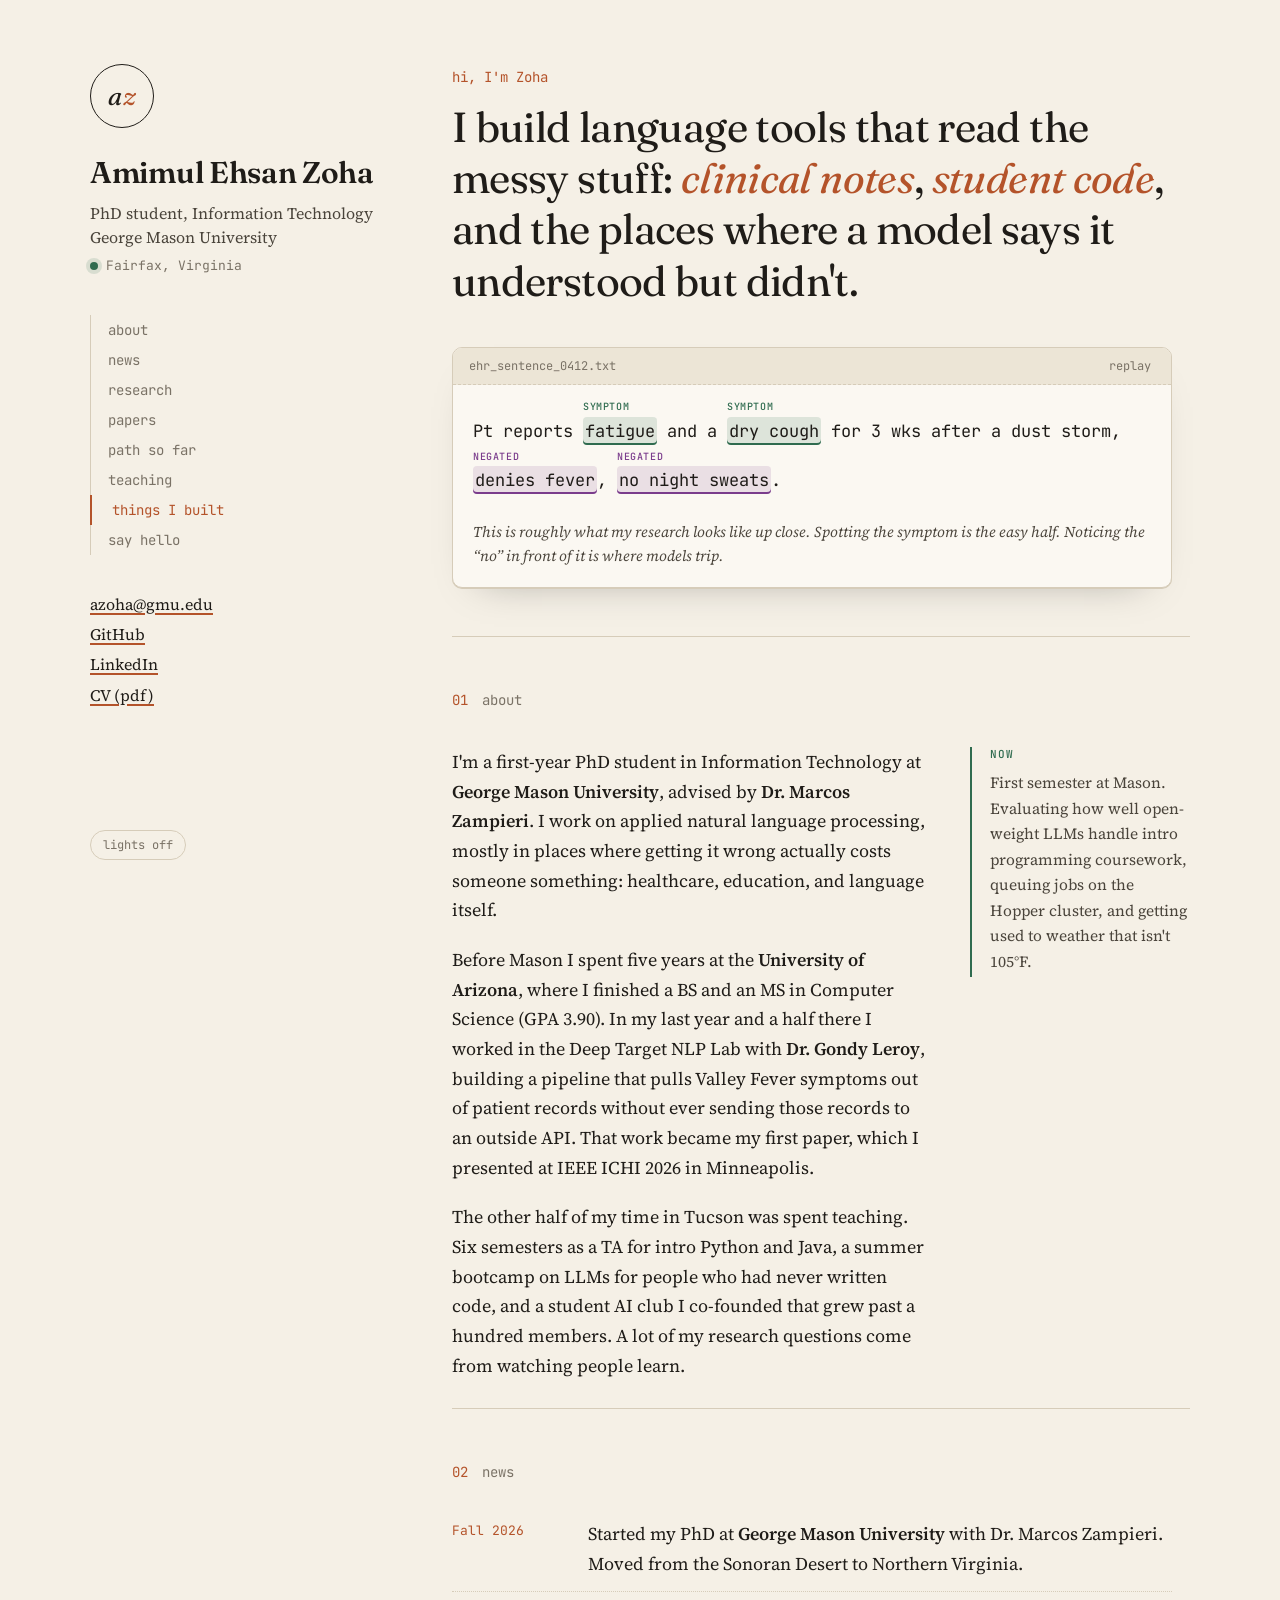
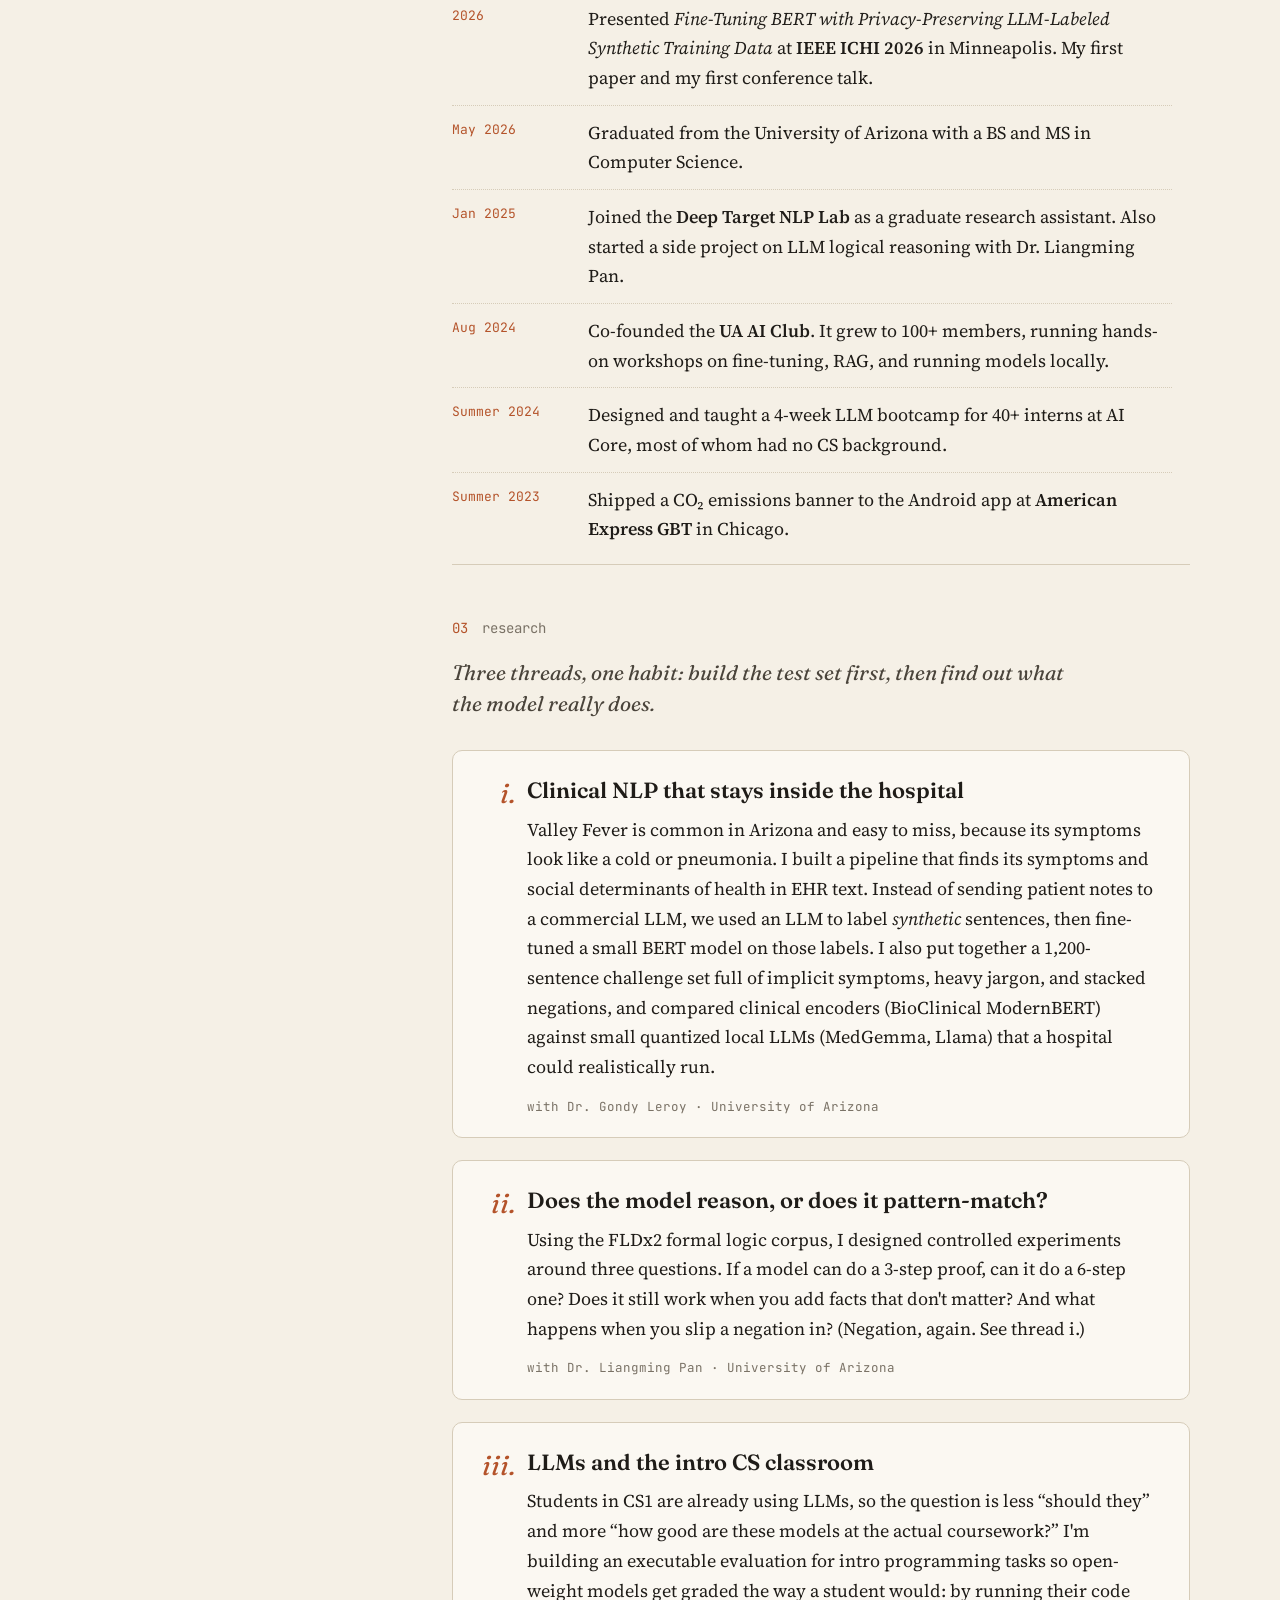
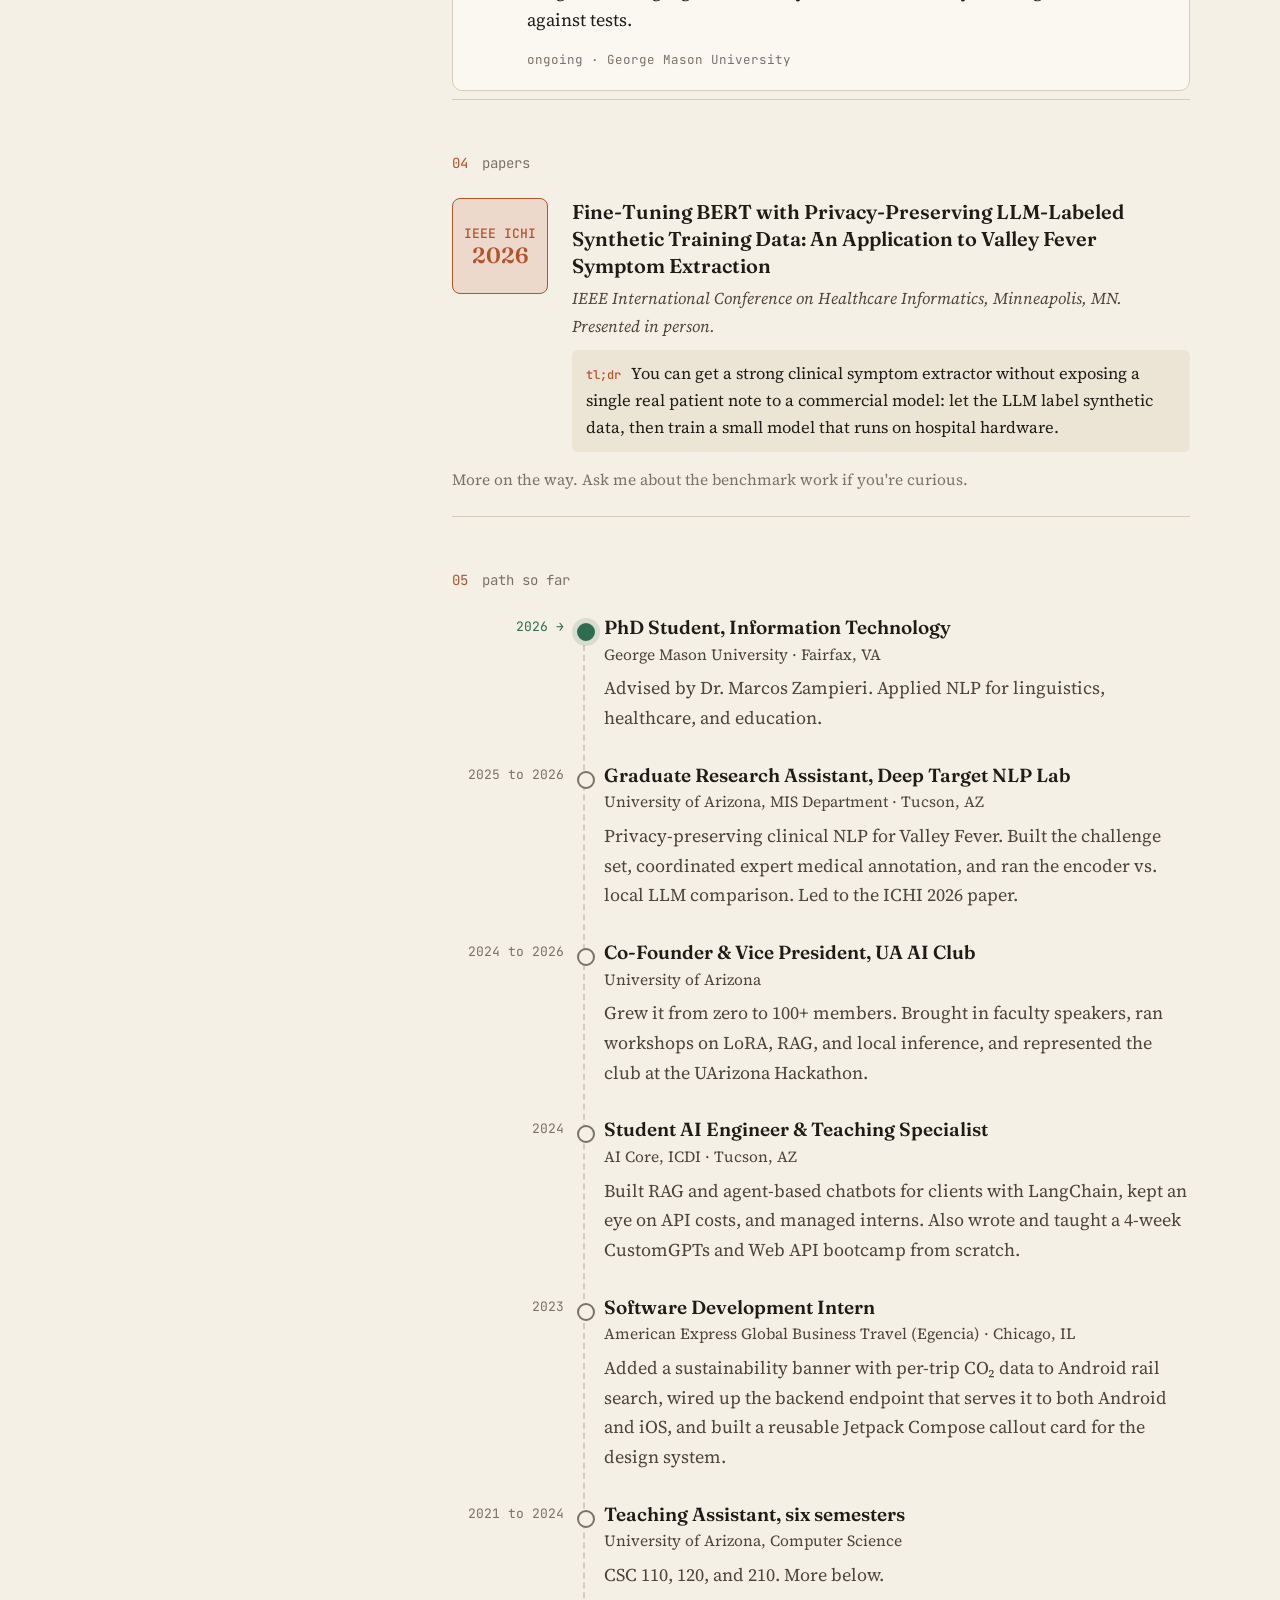
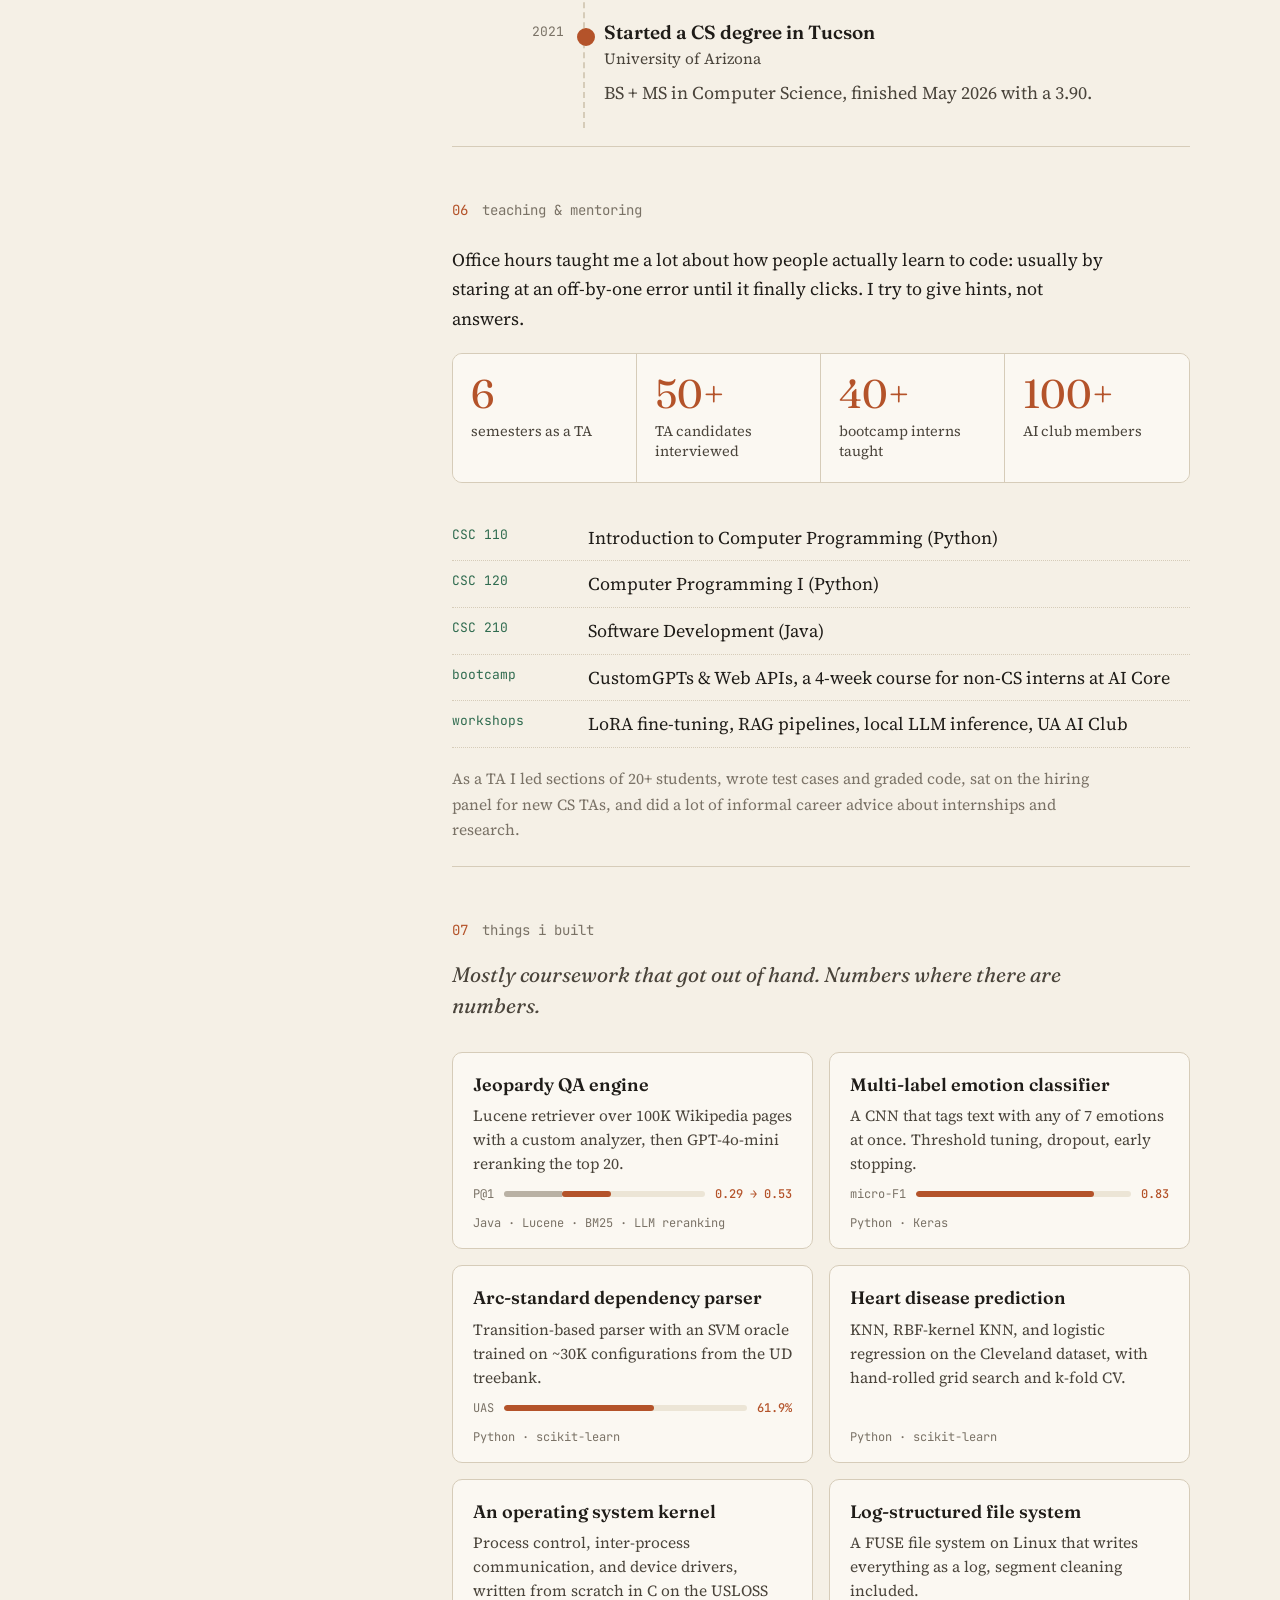
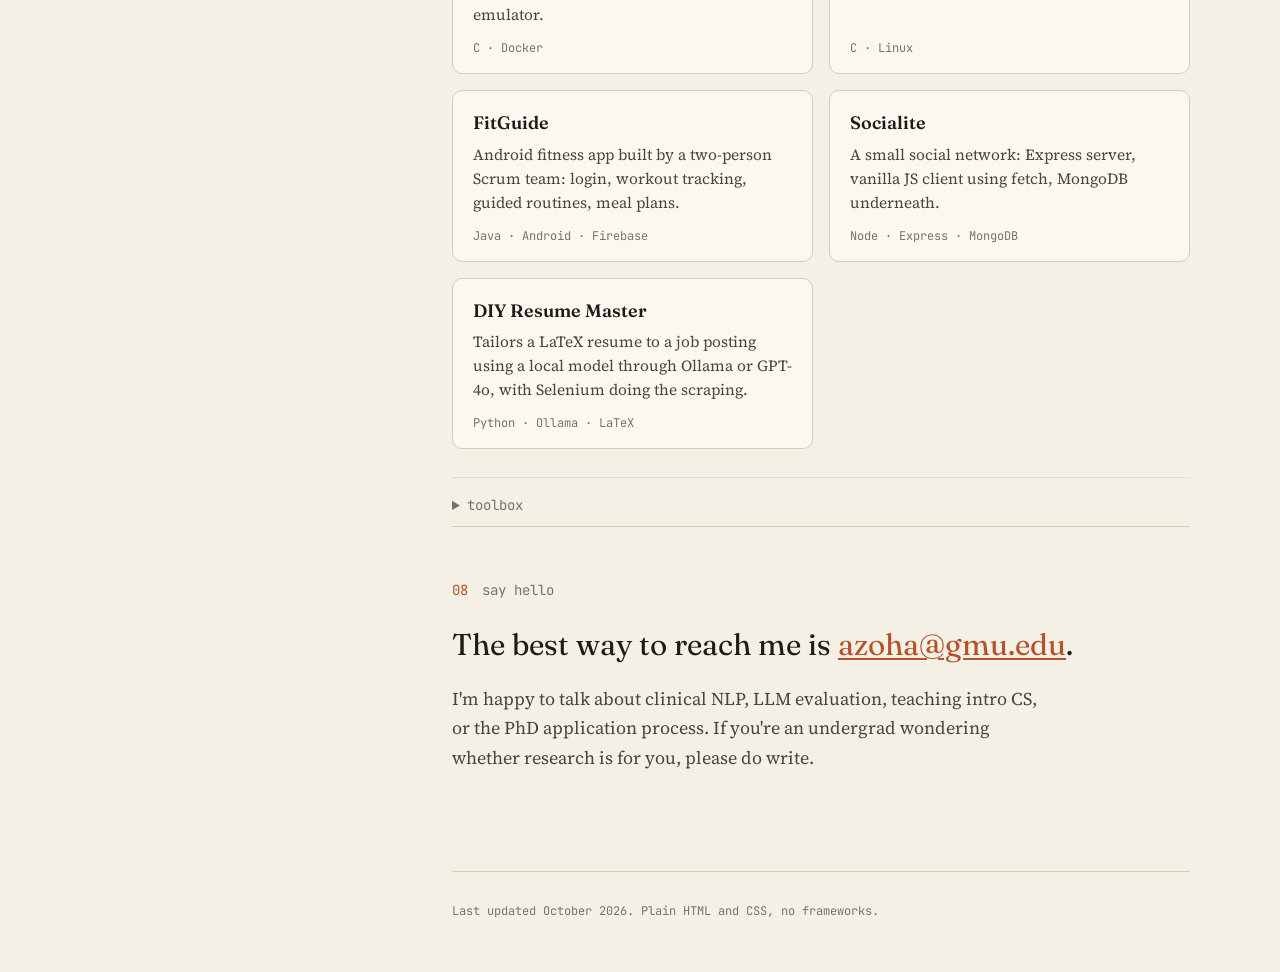
==== index.html @ e2390844 "Redesign as a static academic site with 2026 updates Replaces the Lovable React template with plain " ====
<!doctype html>
<html lang="en">
<head>
  <meta charset="utf-8">
  <meta name="viewport" content="width=device-width, initial-scale=1">
  <title>Amimul Ehsan Zoha</title>
  <meta name="description" content="Amimul Ehsan Zoha, PhD student in Information Technology at George Mason University. Applied NLP for healthcare, education, and language.">
  <meta name="author" content="Amimul Ehsan Zoha">
  <meta property="og:title" content="Amimul Ehsan Zoha">
  <meta property="og:description" content="PhD student at George Mason University working on applied NLP for healthcare, education, and language.">
  <meta property="og:type" content="website">
  <meta property="og:url" content="https://amimul1.github.io/">
  <link rel="icon" href="assets/favicon.svg" type="image/svg+xml">
  <link rel="preconnect" href="https://fonts.googleapis.com">
  <link rel="preconnect" href="https://fonts.gstatic.com" crossorigin>
  <link href="https://fonts.googleapis.com/css2?family=Fraunces:ital,opsz,wght@0,9..144,400;0,9..144,600;1,9..144,400&family=Source+Serif+4:ital,opsz,wght@0,8..60,400;0,8..60,600;1,8..60,400&family=JetBrains+Mono:wght@400;500&display=swap" rel="stylesheet">
  <link rel="stylesheet" href="assets/style.css">
  <script>
    try { var t = localStorage.getItem("theme"); if (t) document.documentElement.dataset.theme = t; } catch (e) {}
  </script>
</head>
<body>
<a class="skip" href="#main">Skip to content</a>

<div class="shell">

  <!-- ============ Sidebar ============ -->
  <aside class="side">
    <div class="side-inner">
      <a href="#top" class="mark" aria-label="Back to top">
        <span>a</span><span>z</span>
      </a>
      <h1 class="name">Amimul Ehsan Zoha</h1>
      <p class="role">PhD student, Information Technology<br>George Mason University</p>
      <p class="place"><span class="dot" aria-hidden="true"></span>Fairfax, Virginia</p>

      <nav class="toc" aria-label="Sections">
        <a href="#about">about</a>
        <a href="#news">news</a>
        <a href="#research">research</a>
        <a href="#papers">papers</a>
        <a href="#path">path so far</a>
        <a href="#teaching">teaching</a>
        <a href="#projects">things I built</a>
        <a href="#contact">say hello</a>
      </nav>

      <ul class="links">
        <li><a href="mailto:azoha@gmu.edu">azoha@gmu.edu</a></li>
        <li><a href="https://github.com/amimul1" target="_blank" rel="noopener">GitHub</a></li>
        <li><a href="https://www.linkedin.com/in/amimul1" target="_blank" rel="noopener">LinkedIn</a></li>
        <li><a href="assets/Amimul_Zoha_CV.pdf" target="_blank" rel="noopener">CV (pdf)</a></li>
      </ul>

      <button class="theme" type="button" aria-label="Switch light or dark theme">
        <span class="theme-light">lights off</span><span class="theme-dark">lights on</span>
      </button>
    </div>
  </aside>

  <!-- ============ Main ============ -->
  <main id="main">
    <span id="top"></span>

    <!-- Hero -->
    <section class="hero">
      <p class="kicker">hi, I'm Zoha</p>
      <h2 class="hero-line">I build language tools that read the messy stuff:
        <em>clinical notes</em>, <em>student code</em>, and the places where a model says it understood but didn't.</h2>

      <figure class="note" aria-label="An example clinical sentence with symptoms and negations highlighted">
        <figcaption class="note-head">
          <span>ehr_sentence_0412.txt</span>
          <button class="replay" type="button" aria-label="Replay annotation">replay</button>
        </figcaption>
        <p class="note-body" id="note">
          Pt reports <span class="ann" data-label="symptom">fatigue</span> and a
          <span class="ann" data-label="symptom">dry cough</span> for 3 wks after a dust storm,
          <span class="ann neg" data-label="negated">denies fever</span>,
          <span class="ann neg" data-label="negated">no night sweats</span>.
        </p>
        <p class="note-foot">
          This is roughly what my research looks like up close. Spotting the symptom is the easy half.
          Noticing the <q>no</q> in front of it is where models trip.
        </p>
      </figure>
    </section>

    <!-- About -->
    <section id="about" class="block">
      <h3 class="label"><span>01</span> about</h3>
      <div class="prose">
        <p>
          I'm a first-year PhD student in Information Technology at
          <strong>George Mason University</strong>, advised by
          <strong>Dr. Marcos Zampieri</strong>. I work on applied natural language processing, mostly
          in places where getting it wrong actually costs someone something: healthcare, education,
          and language itself.
        </p>
        <p>
          Before Mason I spent five years at the <strong>University of Arizona</strong>, where I finished
          a BS and an MS in Computer Science (GPA 3.90). In my last year and a half there I worked in
          the Deep Target NLP Lab with <strong>Dr. Gondy Leroy</strong>, building a pipeline that pulls
          Valley Fever symptoms out of patient records without ever sending those records to an outside API.
          That work became my first paper, which I presented at IEEE ICHI 2026 in Minneapolis.
        </p>
        <p>
          The other half of my time in Tucson was spent teaching. Six semesters as a TA for intro
          Python and Java, a summer bootcamp on LLMs for people who had never written code, and a student AI
          club I co-founded that grew past a hundred members. A lot of my
          research questions come from watching people learn.
        </p>
      </div>

      <aside class="now">
        <p class="now-tag">now</p>
        <p>First semester at Mason. Evaluating how well open-weight LLMs handle intro programming
          coursework, queuing jobs on the Hopper cluster, and getting used to weather that isn't 105&deg;F.</p>
      </aside>
    </section>

    <!-- News -->
    <section id="news" class="block">
      <h3 class="label"><span>02</span> news</h3>
      <ol class="news">
        <li><time>Fall 2026</time><p>Started my PhD at <strong>George Mason University</strong> with Dr. Marcos Zampieri. Moved from the Sonoran Desert to Northern Virginia.</p></li>
        <li><time>2026</time><p>Presented <em>Fine-Tuning BERT with Privacy-Preserving LLM-Labeled Synthetic Training Data</em> at <strong>IEEE ICHI 2026</strong> in Minneapolis. My first paper and my first conference talk.</p></li>
        <li><time>May 2026</time><p>Graduated from the University of Arizona with a BS and MS in Computer Science.</p></li>
        <li><time>Jan 2025</time><p>Joined the <strong>Deep Target NLP Lab</strong> as a graduate research assistant. Also started a side project on LLM logical reasoning with Dr. Liangming Pan.</p></li>
        <li><time>Aug 2024</time><p>Co-founded the <strong>UA AI Club</strong>. It grew to 100+ members, running hands-on workshops on fine-tuning, RAG, and running models locally.</p></li>
        <li><time>Summer 2024</time><p>Designed and taught a 4-week LLM bootcamp for 40+ interns at AI Core, most of whom had no CS background.</p></li>
        <li><time>Summer 2023</time><p>Shipped a CO&#8322; emissions banner to the Android app at <strong>American Express GBT</strong> in Chicago.</p></li>
      </ol>
    </section>

    <!-- Research -->
    <section id="research" class="block">
      <h3 class="label"><span>03</span> research</h3>
      <p class="lede">Three threads, one habit: build the test set first, then find out what the model really does.</p>

      <div class="threads">
        <article class="thread">
          <p class="thread-n">i.</p>
          <h4>Clinical NLP that stays inside the hospital</h4>
          <p>Valley Fever is common in Arizona and easy to miss, because its symptoms look like a cold or
            pneumonia. I built a pipeline that finds its symptoms and social determinants of health in EHR
            text. Instead of sending patient notes to a commercial LLM, we used an LLM to label
            <em>synthetic</em> sentences, then fine-tuned a small BERT model on those labels. I also put together a
            1,200-sentence challenge set full of implicit symptoms, heavy jargon, and stacked negations,
            and compared clinical encoders (BioClinical ModernBERT) against small quantized local LLMs
            (MedGemma, Llama) that a hospital could realistically run.</p>
          <p class="thread-meta">with Dr. Gondy Leroy &middot; University of Arizona</p>
        </article>

        <article class="thread">
          <p class="thread-n">ii.</p>
          <h4>Does the model reason, or does it pattern-match?</h4>
          <p>Using the FLDx2 formal logic corpus, I designed controlled experiments around three questions.
            If a model can do a 3-step proof, can it do a 6-step one? Does it still work when you add facts that
            don't matter? And what happens when you slip a negation in? (Negation, again. See thread i.)</p>
          <p class="thread-meta">with Dr. Liangming Pan &middot; University of Arizona</p>
        </article>

        <article class="thread">
          <p class="thread-n">iii.</p>
          <h4>LLMs and the intro CS classroom</h4>
          <p>Students in CS1 are already using LLMs, so the question is less <q>should they</q> and more
            <q>how good are these models at the actual coursework?</q> I'm building an executable
            evaluation for intro programming tasks so open-weight models get graded the way a student would:
            by running their code against tests.</p>
          <p class="thread-meta">ongoing &middot; George Mason University</p>
        </article>
      </div>
    </section>

    <!-- Papers -->
    <section id="papers" class="block">
      <h3 class="label"><span>04</span> papers</h3>
      <article class="paper">
        <div class="paper-venue"><span>IEEE ICHI</span><span>2026</span></div>
        <div>
          <h4>Fine-Tuning BERT with Privacy-Preserving LLM-Labeled Synthetic Training Data: An Application to Valley Fever Symptom Extraction</h4>
          <p class="paper-sub">IEEE International Conference on Healthcare Informatics, Minneapolis, MN. Presented in person.</p>
          <p class="paper-tldr"><b>tl;dr</b> You can get a strong clinical symptom extractor without exposing a single real patient note
            to a commercial model: let the LLM label synthetic data, then train a small model that runs on hospital hardware.</p>
        </div>
      </article>
      <p class="aside-note">More on the way. Ask me about the benchmark work if you're curious.</p>
    </section>

    <!-- Path -->
    <section id="path" class="block">
      <h3 class="label"><span>05</span> path so far</h3>

      <ol class="path">
        <li class="stop now-stop">
          <div class="when">2026 &rarr;</div>
          <div class="what">
            <h4>PhD Student, Information Technology</h4>
            <p class="where">George Mason University &middot; Fairfax, VA</p>
            <p>Advised by Dr. Marcos Zampieri. Applied NLP for linguistics, healthcare, and education.</p>
          </div>
        </li>
        <li class="stop">
          <div class="when">2025 to 2026</div>
          <div class="what">
            <h4>Graduate Research Assistant, Deep Target NLP Lab</h4>
            <p class="where">University of Arizona, MIS Department &middot; Tucson, AZ</p>
            <p>Privacy-preserving clinical NLP for Valley Fever. Built the challenge set, coordinated expert medical
              annotation, and ran the encoder vs. local LLM comparison. Led to the ICHI 2026 paper.</p>
          </div>
        </li>
        <li class="stop">
          <div class="when">2024 to 2026</div>
          <div class="what">
            <h4>Co-Founder &amp; Vice President, UA AI Club</h4>
            <p class="where">University of Arizona</p>
            <p>Grew it from zero to 100+ members. Brought in faculty speakers, ran workshops on LoRA, RAG, and local inference,
              and represented the club at the UArizona Hackathon.</p>
          </div>
        </li>
        <li class="stop">
          <div class="when">2024</div>
          <div class="what">
            <h4>Student AI Engineer &amp; Teaching Specialist</h4>
            <p class="where">AI Core, ICDI &middot; Tucson, AZ</p>
            <p>Built RAG and agent-based chatbots for clients with LangChain, kept an eye on API costs, and managed interns.
              Also wrote and taught a 4-week CustomGPTs and Web API bootcamp from scratch.</p>
          </div>
        </li>
        <li class="stop">
          <div class="when">2023</div>
          <div class="what">
            <h4>Software Development Intern</h4>
            <p class="where">American Express Global Business Travel (Egencia) &middot; Chicago, IL</p>
            <p>Added a sustainability banner with per-trip CO&#8322; data to Android rail search, wired up the backend endpoint that
              serves it to both Android and iOS, and built a reusable Jetpack Compose callout card for the design system.</p>
          </div>
        </li>
        <li class="stop">
          <div class="when">2021 to 2024</div>
          <div class="what">
            <h4>Teaching Assistant, six semesters</h4>
            <p class="where">University of Arizona, Computer Science</p>
            <p>CSC 110, 120, and 210. More below.</p>
          </div>
        </li>
        <li class="stop start-stop">
          <div class="when">2021</div>
          <div class="what">
            <h4>Started a CS degree in Tucson</h4>
            <p class="where">University of Arizona</p>
            <p>BS + MS in Computer Science, finished May 2026 with a 3.90.</p>
          </div>
        </li>
      </ol>
    </section>

    <!-- Teaching -->
    <section id="teaching" class="block">
      <h3 class="label"><span>06</span> teaching &amp; mentoring</h3>
      <div class="prose">
        <p>Office hours taught me a lot about how people actually learn to code: usually by staring at an
          off-by-one error until it finally clicks. I try to give hints, not answers.</p>
      </div>

      <div class="tally">
        <div><b>6</b><span>semesters as a TA</span></div>
        <div><b>50+</b><span>TA candidates interviewed</span></div>
        <div><b>40+</b><span>bootcamp interns taught</span></div>
        <div><b>100+</b><span>AI club members</span></div>
      </div>

      <ul class="courses">
        <li><span class="code">CSC 110</span> Introduction to Computer Programming (Python)</li>
        <li><span class="code">CSC 120</span> Computer Programming I (Python)</li>
        <li><span class="code">CSC 210</span> Software Development (Java)</li>
        <li><span class="code">bootcamp</span> CustomGPTs &amp; Web APIs, a 4-week course for non-CS interns at AI Core</li>
        <li><span class="code">workshops</span> LoRA fine-tuning, RAG pipelines, local LLM inference, UA AI Club</li>
      </ul>
      <p class="aside-note">As a TA I led sections of 20+ students, wrote test cases and graded code, sat on the hiring
        panel for new CS TAs, and did a lot of informal career advice about internships and research.</p>
    </section>

    <!-- Projects -->
    <section id="projects" class="block">
      <h3 class="label"><span>07</span> things I built</h3>
      <p class="lede">Mostly coursework that got out of hand. Numbers where there are numbers.</p>

      <div class="projects">
        <article class="proj">
          <h4>Jeopardy QA engine</h4>
          <p>Lucene retriever over 100K Wikipedia pages with a custom analyzer, then GPT-4o-mini reranking the top 20.</p>
          <div class="metric" style="--from:.29;--to:.53"><span class="metric-k">P@1</span><span class="bar"><i></i></span><span class="metric-v">0.29 &rarr; 0.53</span></div>
          <p class="stack">Java &middot; Lucene &middot; BM25 &middot; LLM reranking</p>
        </article>
        <article class="proj">
          <h4>Multi-label emotion classifier</h4>
          <p>A CNN that tags text with any of 7 emotions at once. Threshold tuning, dropout, early stopping.</p>
          <div class="metric" style="--from:0;--to:.83"><span class="metric-k">micro-F1</span><span class="bar"><i></i></span><span class="metric-v">0.83</span></div>
          <p class="stack">Python &middot; Keras</p>
        </article>
        <article class="proj">
          <h4>Arc-standard dependency parser</h4>
          <p>Transition-based parser with an SVM oracle trained on ~30K configurations from the UD treebank.</p>
          <div class="metric" style="--from:0;--to:.619"><span class="metric-k">UAS</span><span class="bar"><i></i></span><span class="metric-v">61.9%</span></div>
          <p class="stack">Python &middot; scikit-learn</p>
        </article>
        <article class="proj">
          <h4>Heart disease prediction</h4>
          <p>KNN, RBF-kernel KNN, and logistic regression on the Cleveland dataset, with hand-rolled grid search and k-fold CV.</p>
          <p class="stack">Python &middot; scikit-learn</p>
        </article>
        <article class="proj">
          <h4>An operating system kernel</h4>
          <p>Process control, inter-process communication, and device drivers, written from scratch in C on the USLOSS emulator.</p>
          <p class="stack">C &middot; Docker</p>
        </article>
        <article class="proj">
          <h4>Log-structured file system</h4>
          <p>A FUSE file system on Linux that writes everything as a log, segment cleaning included.</p>
          <p class="stack">C &middot; Linux</p>
        </article>
        <article class="proj">
          <h4>FitGuide</h4>
          <p>Android fitness app built by a two-person Scrum team: login, workout tracking, guided routines, meal plans.</p>
          <p class="stack">Java &middot; Android &middot; Firebase</p>
        </article>
        <article class="proj">
          <h4>Socialite</h4>
          <p>A small social network: Express server, vanilla JS client using fetch, MongoDB underneath.</p>
          <p class="stack">Node &middot; Express &middot; MongoDB</p>
        </article>
        <article class="proj">
          <h4>DIY Resume Master</h4>
          <p>Tailors a LaTeX resume to a job posting using a local model through Ollama or GPT-4o, with Selenium doing the scraping.</p>
          <p class="stack">Python &middot; Ollama &middot; LaTeX</p>
        </article>
      </div>

      <details class="toolbox">
        <summary>toolbox</summary>
        <p><b>Languages</b> Python, Java, C, Kotlin, JavaScript, SQL, HTML/CSS</p>
        <p><b>ML &amp; NLP</b> PyTorch, Hugging Face Transformers, PEFT/LoRA, Unsloth, LLaMA-Factory, quantization, spaCy, MedSpaCy, NLTK, scikit-learn, Lucene, LangChain, Weights &amp; Biases</p>
        <p><b>Everything else</b> Slurm/HPC, Docker, Linux, Git, AWS, Android Studio, Jetpack Compose, Express, MongoDB, React, Figma</p>
      </details>
    </section>

    <!-- Contact -->
    <section id="contact" class="block contact">
      <h3 class="label"><span>08</span> say hello</h3>
      <p class="big">The best way to reach me is <a href="mailto:azoha@gmu.edu">azoha@gmu.edu</a>.</p>
      <p class="prose-sm">I'm happy to talk about clinical NLP, LLM evaluation, teaching intro CS, or the PhD application process.
        If you're an undergrad wondering whether research is for you, please do write.</p>
    </section>

    <footer class="foot">
      <p>Last updated October 2026. Plain HTML and CSS, no frameworks.</p>
    </footer>
  </main>
</div>

<script src="assets/main.js"></script>
</body>
</html>
---- assets/style.css ----
/* Palette: paper and ink by day, night desert by night.
   Accent is Arizona clay; "now" marker is Mason green. */
:root {
  --paper: #f5f0e6;
  --paper-2: #ece5d6;
  --ink: #1f1c18;
  --ink-2: #4a443b;
  --ink-3: #7a7266;
  --rule: #d6ccb9;
  --clay: #b4532a;
  --clay-soft: rgba(180, 83, 42, .14);
  --sage: #2f6b4f;
  --sage-soft: rgba(47, 107, 79, .14);
  --neg: #7a3c8c;
  --neg-soft: rgba(122, 60, 140, .13);
  --card: #fbf8f2;

  --serif: "Source Serif 4", Georgia, serif;
  --display: "Fraunces", Georgia, serif;
  --mono: "JetBrains Mono", ui-monospace, Menlo, monospace;
  color-scheme: light;
}

@media (prefers-color-scheme: dark) {
  :root:not([data-theme="light"]) {
    --paper: #15171c; --paper-2: #1c1f26; --ink: #ece6da; --ink-2: #c4bcae; --ink-3: #8b8477;
    --rule: #2e323b; --clay: #e08a5f; --clay-soft: rgba(224, 138, 95, .16);
    --sage: #7fc4a0; --sage-soft: rgba(127, 196, 160, .14); --neg: #c79ad6; --neg-soft: rgba(199, 154, 214, .15);
    --card: #1a1d23; color-scheme: dark;
  }
}
:root[data-theme="dark"] {
  --paper: #15171c; --paper-2: #1c1f26; --ink: #ece6da; --ink-2: #c4bcae; --ink-3: #8b8477;
  --rule: #2e323b; --clay: #e08a5f; --clay-soft: rgba(224, 138, 95, .16);
  --sage: #7fc4a0; --sage-soft: rgba(127, 196, 160, .14); --neg: #c79ad6; --neg-soft: rgba(199, 154, 214, .15);
  --card: #1a1d23; color-scheme: dark;
}

* { box-sizing: border-box; }
html { scroll-behavior: smooth; -webkit-text-size-adjust: 100%; }
@media (prefers-reduced-motion: reduce) { html { scroll-behavior: auto; } }

body {
  margin: 0;
  background: var(--paper);
  color: var(--ink);
  font: 400 18px/1.65 var(--serif);
  font-optical-sizing: auto;
  -webkit-font-smoothing: antialiased;
}

a { color: inherit; text-decoration-color: var(--clay); text-decoration-thickness: 1.5px; text-underline-offset: 3px; }
a:hover { color: var(--clay); }
:focus-visible { outline: 2px solid var(--clay); outline-offset: 3px; border-radius: 3px; }
strong { font-weight: 600; }
q { quotes: "\201C" "\201D"; }

.skip { position: absolute; left: -999px; top: 8px; background: var(--ink); color: var(--paper); padding: 6px 12px; z-index: 10; }
.skip:focus { left: 8px; }

/* ---------- Layout ---------- */
.shell {
  max-width: 1180px;
  margin: 0 auto;
  display: grid;
  grid-template-columns: 290px minmax(0, 1fr);
  gap: 72px;
  padding: 0 40px;
}

.side { position: relative; }
.side-inner {
  position: sticky; top: 0;
  padding: 64px 0 40px;
  min-height: 100vh;
  display: flex; flex-direction: column;
}

.mark {
  display: inline-flex; width: 64px; height: 64px;
  border: 1.5px solid var(--ink); border-radius: 50%;
  align-items: center; justify-content: center;
  font: italic 400 26px/1 var(--display);
  text-decoration: none; margin-bottom: 28px;
  transition: transform .4s ease, background .3s;
}
.mark span:last-child { color: var(--clay); margin-left: 1px; }
.mark:hover { transform: rotate(-12deg); background: var(--paper-2); color: var(--ink); }

.name {
  font: 600 30px/1.15 var(--display);
  letter-spacing: -.01em;
  margin: 0 0 10px;
}
.role { margin: 0; color: var(--ink-2); font-size: 16px; line-height: 1.5; }
.place { margin: 8px 0 0; font: 400 13px/1.4 var(--mono); color: var(--ink-3); display: flex; align-items: center; gap: 8px; }
.dot { width: 8px; height: 8px; border-radius: 50%; background: var(--sage); box-shadow: 0 0 0 4px var(--sage-soft); animation: pulse 2.6s ease-in-out infinite; }
@keyframes pulse { 50% { box-shadow: 0 0 0 7px transparent; } }

.toc { display: flex; flex-direction: column; margin: 40px 0 32px; border-left: 1px solid var(--rule); }
.toc a {
  font: 400 14px/1 var(--mono); color: var(--ink-3); text-decoration: none;
  padding: 8px 0 8px 16px; margin-left: -1px; border-left: 2px solid transparent;
  transition: color .2s, border-color .2s, padding .2s;
}
.toc a:hover { color: var(--ink); }
.toc a.on { color: var(--clay); border-left-color: var(--clay); padding-left: 20px; }

.links { list-style: none; padding: 0; margin: 0 0 24px; font-size: 16px; }
.links li { margin: 4px 0; }

.theme {
  margin-top: auto; align-self: flex-start;
  background: none; border: 1px solid var(--rule); color: var(--ink-3);
  font: 400 12px/1 var(--mono); padding: 8px 12px; border-radius: 999px; cursor: pointer;
}
.theme:hover { color: var(--ink); border-color: var(--ink-3); }
.theme-dark { display: none; }
:root[data-theme="dark"] .theme-light { display: none; }
:root[data-theme="dark"] .theme-dark { display: inline; }
@media (prefers-color-scheme: dark) {
  :root:not([data-theme="light"]) .theme-light { display: none; }
  :root:not([data-theme="light"]) .theme-dark { display: inline; }
}

main { padding: 64px 0 40px; min-width: 0; }

/* ---------- Hero ---------- */
.hero { padding-bottom: 48px; }
.kicker { font: 400 14px/1 var(--mono); color: var(--clay); margin: 6px 0 18px; }
.hero-line {
  font: 400 clamp(28px, 3.6vw, 42px)/1.22 var(--display);
  letter-spacing: -.015em;
  margin: 0 0 40px; max-width: 22ch;
  max-width: 760px;
}
.hero-line em { font-style: italic; color: var(--clay); }

.note {
  margin: 0; background: var(--card); border: 1px solid var(--rule); border-radius: 10px;
  box-shadow: 0 1px 0 var(--rule), 0 18px 40px -28px rgba(0,0,0,.35);
  max-width: 720px; overflow: hidden;
}
.note-head {
  display: flex; justify-content: space-between; align-items: center;
  font: 400 12px/1 var(--mono); color: var(--ink-3);
  padding: 10px 16px; border-bottom: 1px dashed var(--rule); background: var(--paper-2);
}
.replay { background: none; border: 0; color: var(--ink-3); font: inherit; cursor: pointer; padding: 2px 4px; }
.replay:hover { color: var(--clay); }
.note-body {
  font: 400 19px/2.9 var(--mono); font-size: clamp(14px, 1.7vw, 17px);
  margin: 0; padding: 22px 20px 8px;
}
.ann { position: relative; white-space: nowrap; border-radius: 4px; padding: 3px 2px; transition: background .5s ease, box-shadow .5s ease; }
.ann::after {
  content: attr(data-label);
  position: absolute; left: 0; top: -1.45em;
  font: 500 10px/1 var(--mono); letter-spacing: .06em; text-transform: uppercase;
  color: var(--sage); opacity: 0; transform: translateY(4px);
  transition: opacity .4s ease, transform .4s ease; white-space: nowrap;
}
.ann.lit { background: var(--sage-soft); box-shadow: inset 0 -2px 0 var(--sage); }
.ann.neg.lit { background: var(--neg-soft); box-shadow: inset 0 -2px 0 var(--neg); }
.ann.neg::after { color: var(--neg); }
.ann.lit::after { opacity: 1; transform: none; }
.note-foot { margin: 0; padding: 6px 20px 18px; font-size: 15px; color: var(--ink-2); font-style: italic; }

/* ---------- Blocks ---------- */
.block { padding: 56px 0 8px; border-top: 1px solid var(--rule); scroll-margin-top: 16px; }
.label {
  font: 400 14px/1 var(--mono); color: var(--ink-3); text-transform: lowercase;
  margin: 0 0 28px; display: flex; gap: 14px; align-items: baseline;
}
.label span { color: var(--clay); }
.lede { font: italic 400 21px/1.45 var(--display); color: var(--ink-2); margin: -6px 0 32px; max-width: 640px; }
.prose { max-width: 660px; }
.prose p { margin: 0 0 1.1em; }
.prose-sm { max-width: 600px; color: var(--ink-2); }
.aside-note { color: var(--ink-3); font-size: 15.5px; max-width: 640px; }

#about { display: grid; grid-template-columns: minmax(0, 1fr) 220px; gap: 40px; align-items: start; }
#about .label { grid-column: 1 / -1; margin-bottom: 0; }
.now {
  border-left: 2px solid var(--sage); padding: 2px 0 2px 18px; font-size: 15.5px; color: var(--ink-2);
  position: sticky; top: 24px;
}
.now p { margin: 0; }
.now-tag { font: 500 11px/1 var(--mono); text-transform: uppercase; letter-spacing: .1em; color: var(--sage); margin-bottom: 10px !important; }

/* News */
.news { list-style: none; margin: 0; padding: 0; max-width: 720px; }
.news li { display: grid; grid-template-columns: 116px 1fr; gap: 20px; padding: 12px 0; border-bottom: 1px dotted var(--rule); }
.news li:last-child { border-bottom: 0; }
.news time { font: 400 13px/1.9 var(--mono); color: var(--clay); }
.news p { margin: 0; }

/* Research threads */
.threads { display: grid; gap: 22px; }
.thread {
  display: grid; grid-template-columns: 44px minmax(0, 1fr); column-gap: 12px;
  padding: 26px 28px 22px 18px; background: var(--card); border: 1px solid var(--rule); border-radius: 10px;
}
.thread > *:not(.thread-n) { grid-column: 2; }
.thread-n { grid-row: 1 / span 3; margin: 0; font: italic 400 28px/1 var(--display); color: var(--clay); text-align: right; padding-top: 2px; }
.thread h4 { font: 600 22px/1.25 var(--display); margin: 0 0 10px; }
.thread p { margin: 0 0 12px; }
.thread-meta { font: 400 12.5px/1.4 var(--mono); color: var(--ink-3); margin: 4px 0 0 !important; }

/* Papers */
.paper { display: grid; grid-template-columns: 96px minmax(0, 1fr); gap: 24px; max-width: 800px; }
.paper-venue {
  display: flex; flex-direction: column; align-items: center; justify-content: center;
  aspect-ratio: 1; border: 1.5px solid var(--clay); border-radius: 8px; color: var(--clay);
  font: 500 13px/1.3 var(--mono); text-align: center; background: var(--clay-soft); align-self: start;
}
.paper-venue span:last-child { font: 600 22px/1.1 var(--display); }
.paper h4 { font: 600 20px/1.35 var(--display); margin: 0 0 6px; }
.paper-sub { margin: 0 0 10px; color: var(--ink-2); font-style: italic; font-size: 16.5px; }
.paper-tldr { margin: 0; font-size: 16.5px; padding: 10px 14px; background: var(--paper-2); border-radius: 6px; }
.paper-tldr b { font: 500 12px/1 var(--mono); color: var(--clay); margin-right: 6px; }

/* Path timeline */
.path { list-style: none; margin: 0; padding: 0; position: relative; max-width: 780px; }
.path::before {
  content: ""; position: absolute; left: 131px; top: 10px; bottom: 10px; width: 0;
  border-left: 2px dashed var(--rule);
}
.stop { display: grid; grid-template-columns: 112px minmax(0, 1fr); gap: 40px; padding: 0 0 30px; position: relative; }
.stop::before {
  content: ""; position: absolute; left: 125px; top: 8px; width: 14px; height: 14px;
  border-radius: 50%; background: var(--paper); border: 2px solid var(--ink-3);
}
.now-stop::before { background: var(--sage); border-color: var(--sage); box-shadow: 0 0 0 5px var(--sage-soft); }
.start-stop::before { background: var(--clay); border-color: var(--clay); }
.when { font: 400 13px/1.9 var(--mono); color: var(--ink-3); text-align: right; }
.now-stop .when { color: var(--sage); }
.what h4 { font: 600 19px/1.3 var(--display); margin: 0 0 2px; }
.where { margin: 0 0 6px !important; font-size: 15.5px; color: var(--clay); }
.what p { margin: 0; color: var(--ink-2); }

/* Teaching */
.tally { display: grid; grid-template-columns: repeat(4, minmax(0, 1fr)); gap: 0; margin: 12px 0 32px; max-width: 780px; border: 1px solid var(--rule); border-radius: 10px; overflow: hidden; }
.tally div { padding: 20px 18px; border-right: 1px solid var(--rule); background: var(--card); }
.tally div:last-child { border-right: 0; }
.tally b { display: block; font: 400 40px/1 var(--display); color: var(--clay); margin-bottom: 8px; font-variant-numeric: lining-nums; }
.tally span { font-size: 14.5px; color: var(--ink-2); line-height: 1.35; display: block; }
.courses { list-style: none; padding: 0; margin: 0 0 18px; max-width: 760px; }
.courses li { padding: 8px 0; border-bottom: 1px dotted var(--rule); display: grid; grid-template-columns: 116px 1fr; gap: 20px; }
.code { font: 400 13px/1.9 var(--mono); color: var(--sage); }

/* Projects */
.projects { display: grid; grid-template-columns: repeat(auto-fill, minmax(250px, 1fr)); gap: 16px; }
.proj {
  background: var(--card); border: 1px solid var(--rule); border-radius: 10px; padding: 20px 20px 16px;
  display: flex; flex-direction: column; transition: transform .25s ease, border-color .25s;
}
.proj:hover { transform: translateY(-3px) rotate(-.3deg); border-color: var(--clay); }
.proj h4 { font: 600 18px/1.3 var(--display); margin: 0 0 8px; }
.proj p { margin: 0 0 12px; font-size: 15.5px; color: var(--ink-2); line-height: 1.55; }
.proj .stack { margin: auto 0 0; font: 400 12px/1.5 var(--mono); color: var(--ink-3); }
.metric { display: grid; grid-template-columns: auto 1fr auto; gap: 10px; align-items: center; margin: 0 0 14px; font: 400 12px/1 var(--mono); }
.metric-k { color: var(--ink-3); }
.metric-v { color: var(--clay); font-weight: 500; }
.bar { position: relative; height: 6px; background: var(--paper-2); border-radius: 3px; overflow: hidden; }
.bar::before { content: ""; position: absolute; inset: 0 auto 0 0; width: calc(var(--from) * 100%); background: var(--ink-3); opacity: .45; }
.bar i { position: absolute; inset: 0 auto 0 0; width: 0; background: var(--clay); border-radius: 3px; transition: width 1.2s cubic-bezier(.2,.7,.2,1) .2s; }
.bar i { left: calc(var(--from) * 100%); }
.metric.go .bar i { width: calc((var(--to) - var(--from)) * 100%); }

.toolbox { margin-top: 28px; max-width: 780px; border-top: 1px dotted var(--rule); padding-top: 14px; }
.toolbox summary { font: 400 14px/1 var(--mono); color: var(--ink-3); cursor: pointer; padding: 6px 0; }
.toolbox summary:hover { color: var(--clay); }
.toolbox p { font-size: 15.5px; color: var(--ink-2); margin: 10px 0; }
.toolbox b { font: 500 12px/1 var(--mono); color: var(--ink); margin-right: 8px; }

/* Contact */
.big { font: 400 clamp(22px, 2.6vw, 30px)/1.35 var(--display); margin: 0 0 14px; max-width: 700px; }
.big a { color: var(--clay); }

.foot { margin-top: 72px; padding-top: 18px; border-top: 1px solid var(--rule); font: 400 12px/1.5 var(--mono); color: var(--ink-3); }

/* Reveal on scroll */
.js .block { opacity: 0; transform: translateY(14px); transition: opacity .7s ease, transform .7s ease; }
.js .block.seen { opacity: 1; transform: none; }
@media (prefers-reduced-motion: reduce) {
  .js .block { opacity: 1; transform: none; transition: none; }
  .bar i, .ann, .ann::after, .proj, .mark { transition: none; }
  .dot { animation: none; }
}

/* ---------- Responsive ---------- */
@media (max-width: 960px) {
  .shell { grid-template-columns: 1fr; gap: 0; padding: 0 24px; }
  .side-inner { position: static; min-height: 0; padding: 40px 0 8px; }
  .toc { flex-direction: row; flex-wrap: wrap; border-left: 0; gap: 4px 0; margin: 24px 0 16px; }
  .toc a { padding: 6px 12px 6px 0; border-left: 0; }
  .toc a.on { padding-left: 0; border-left: 0; }
  .links { display: flex; flex-wrap: wrap; gap: 4px 18px; }
  .theme { margin-top: 0; }
  main { padding-top: 32px; }
  #about { grid-template-columns: 1fr; gap: 24px; }
  .now { position: static; }
}
@media (max-width: 640px) {
  body { font-size: 17px; }
  .shell { padding: 0 16px; }
  .news li, .courses li { grid-template-columns: 1fr; gap: 2px; }
  .thread { grid-template-columns: 1fr; padding: 20px 18px; }
  .thread > *:not(.thread-n) { grid-column: 1; }
  .thread-n { grid-row: auto; text-align: left; margin-bottom: 8px; font-size: 22px; }
  .paper { grid-template-columns: 1fr; gap: 14px; }
  .paper-venue { flex-direction: row; gap: 8px; aspect-ratio: auto; padding: 8px 12px; justify-self: start; }
  .paper-venue span:last-child { font-size: 15px; }
  .path::before { left: 6px; }
  .stop { grid-template-columns: 1fr; gap: 2px; padding-left: 30px; }
  .stop::before { left: 0; top: 6px; }
  .when { text-align: left; }
  .tally { grid-template-columns: repeat(2, minmax(0, 1fr)); }
  .tally div:nth-child(2) { border-right: 0; }
  .tally div:nth-child(-n+2) { border-bottom: 1px solid var(--rule); }
  .tally b { font-size: 32px; }
  .note-body { padding: 22px 14px 8px; line-height: 3; }
}
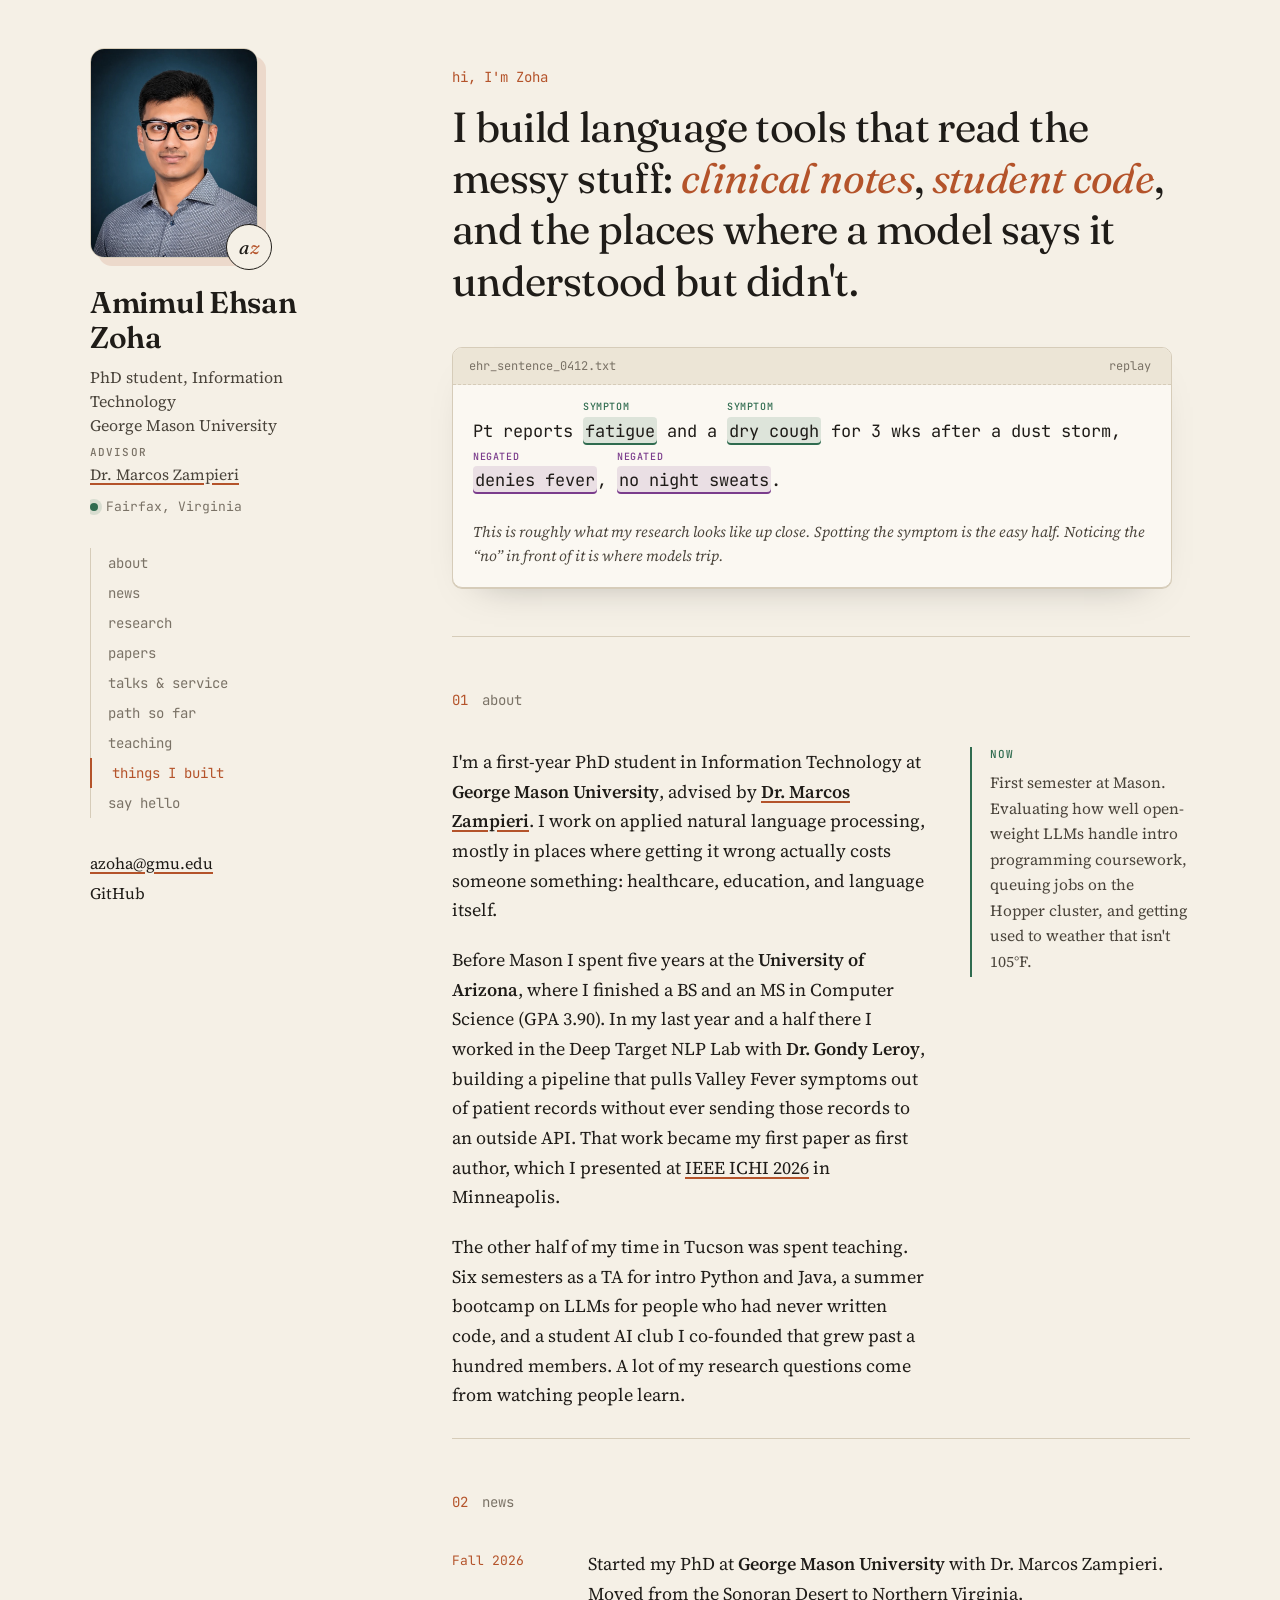
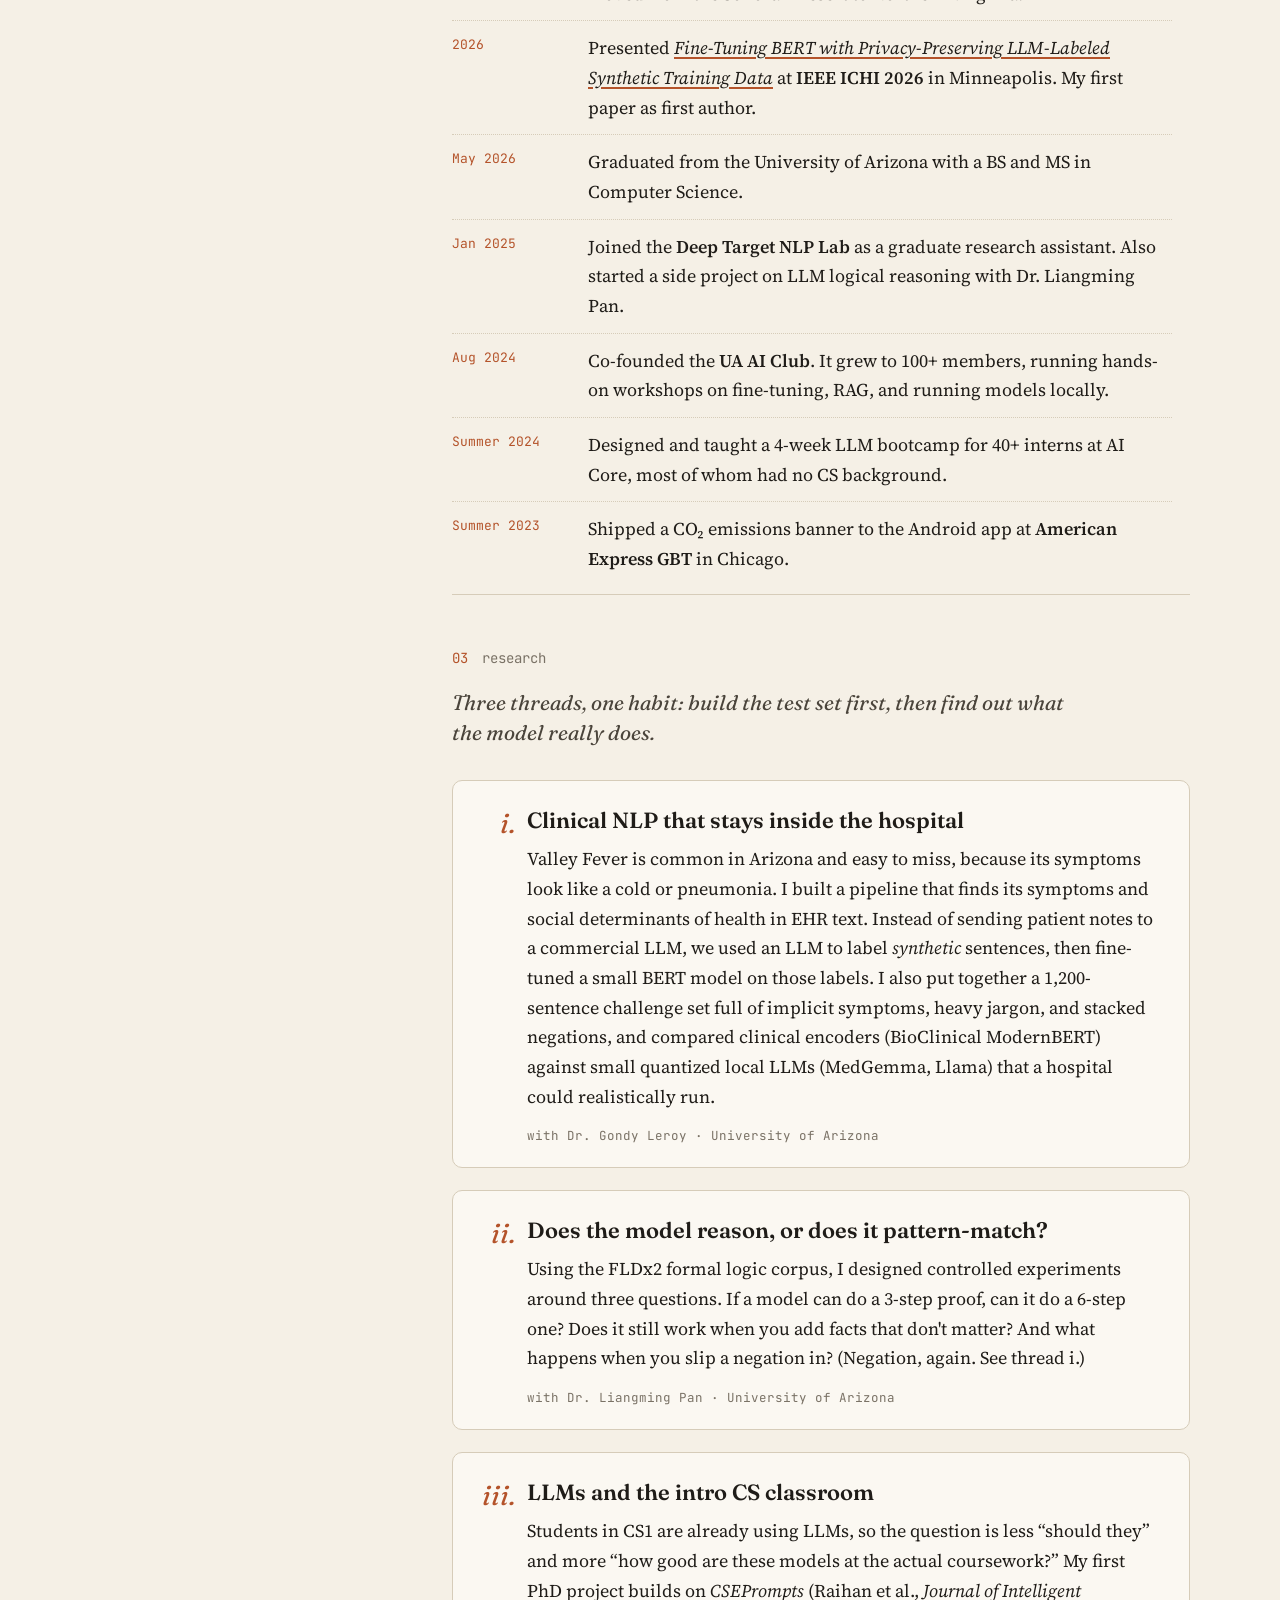
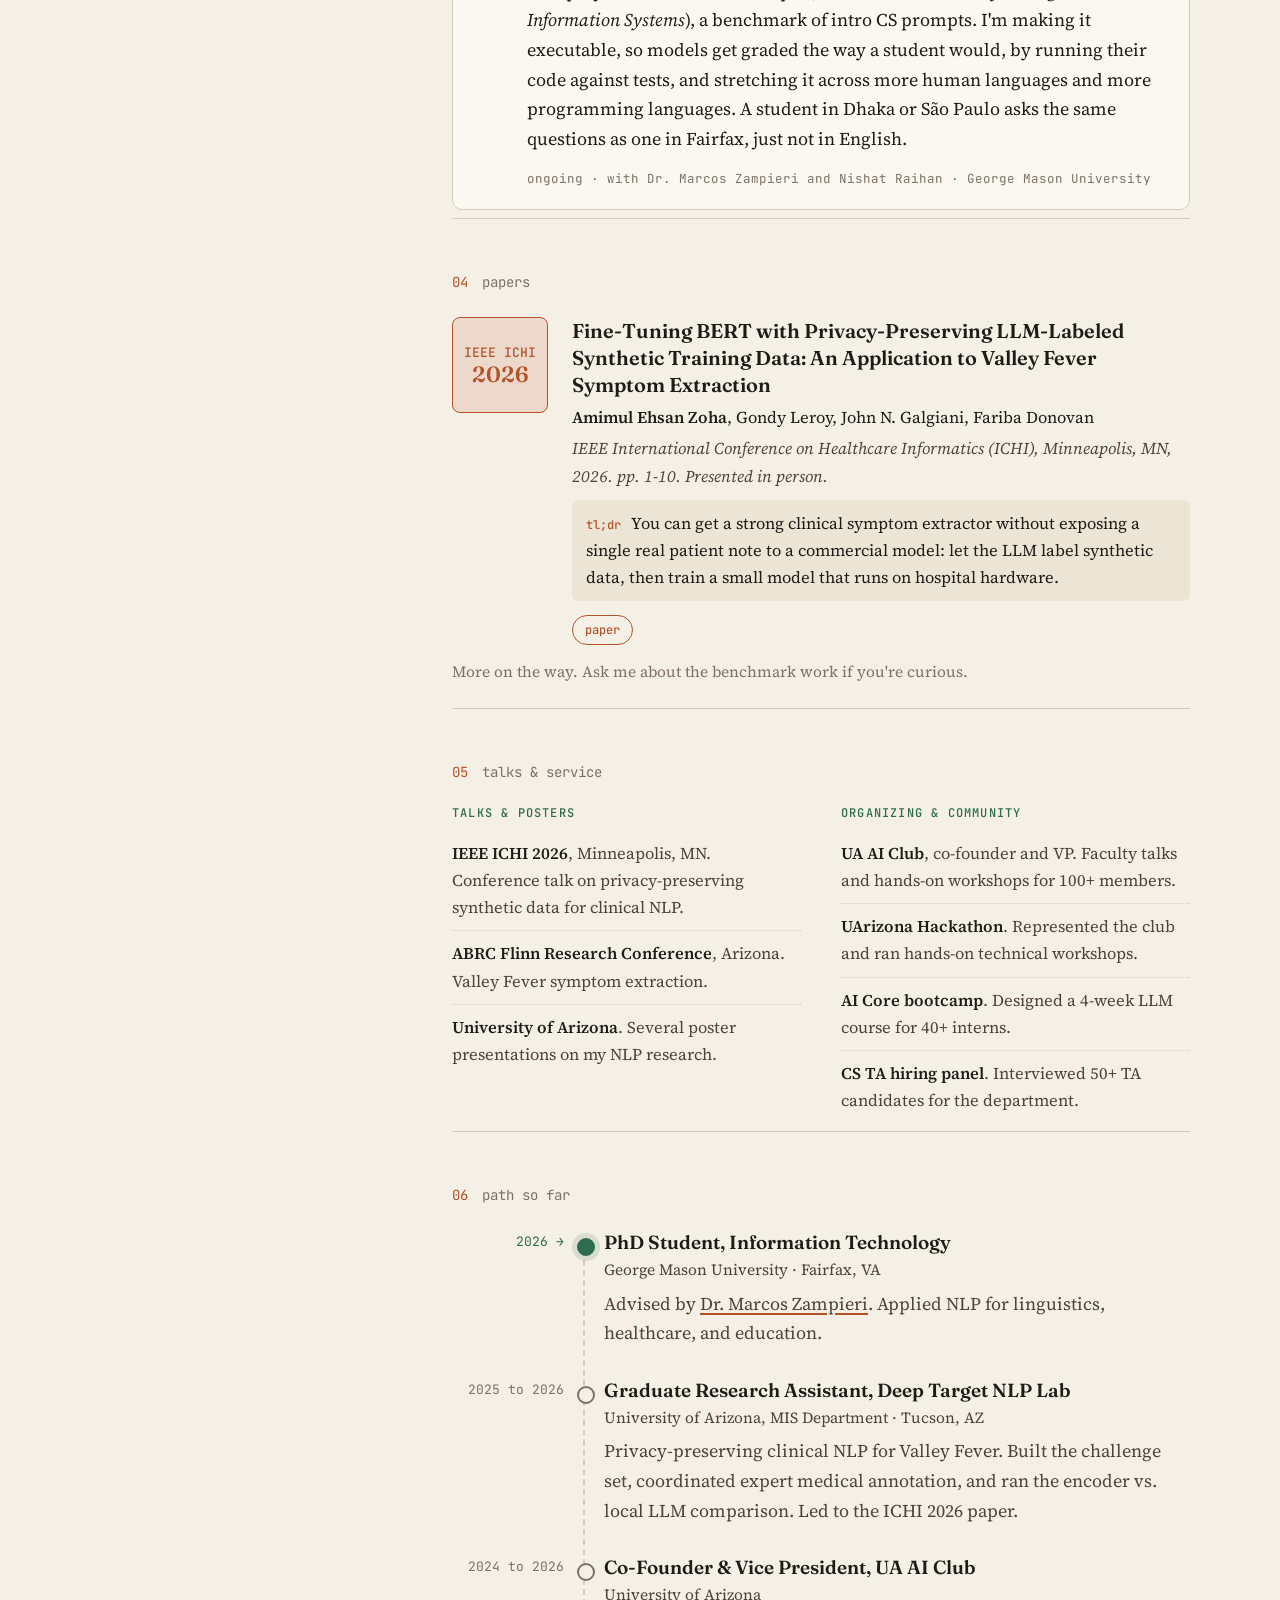
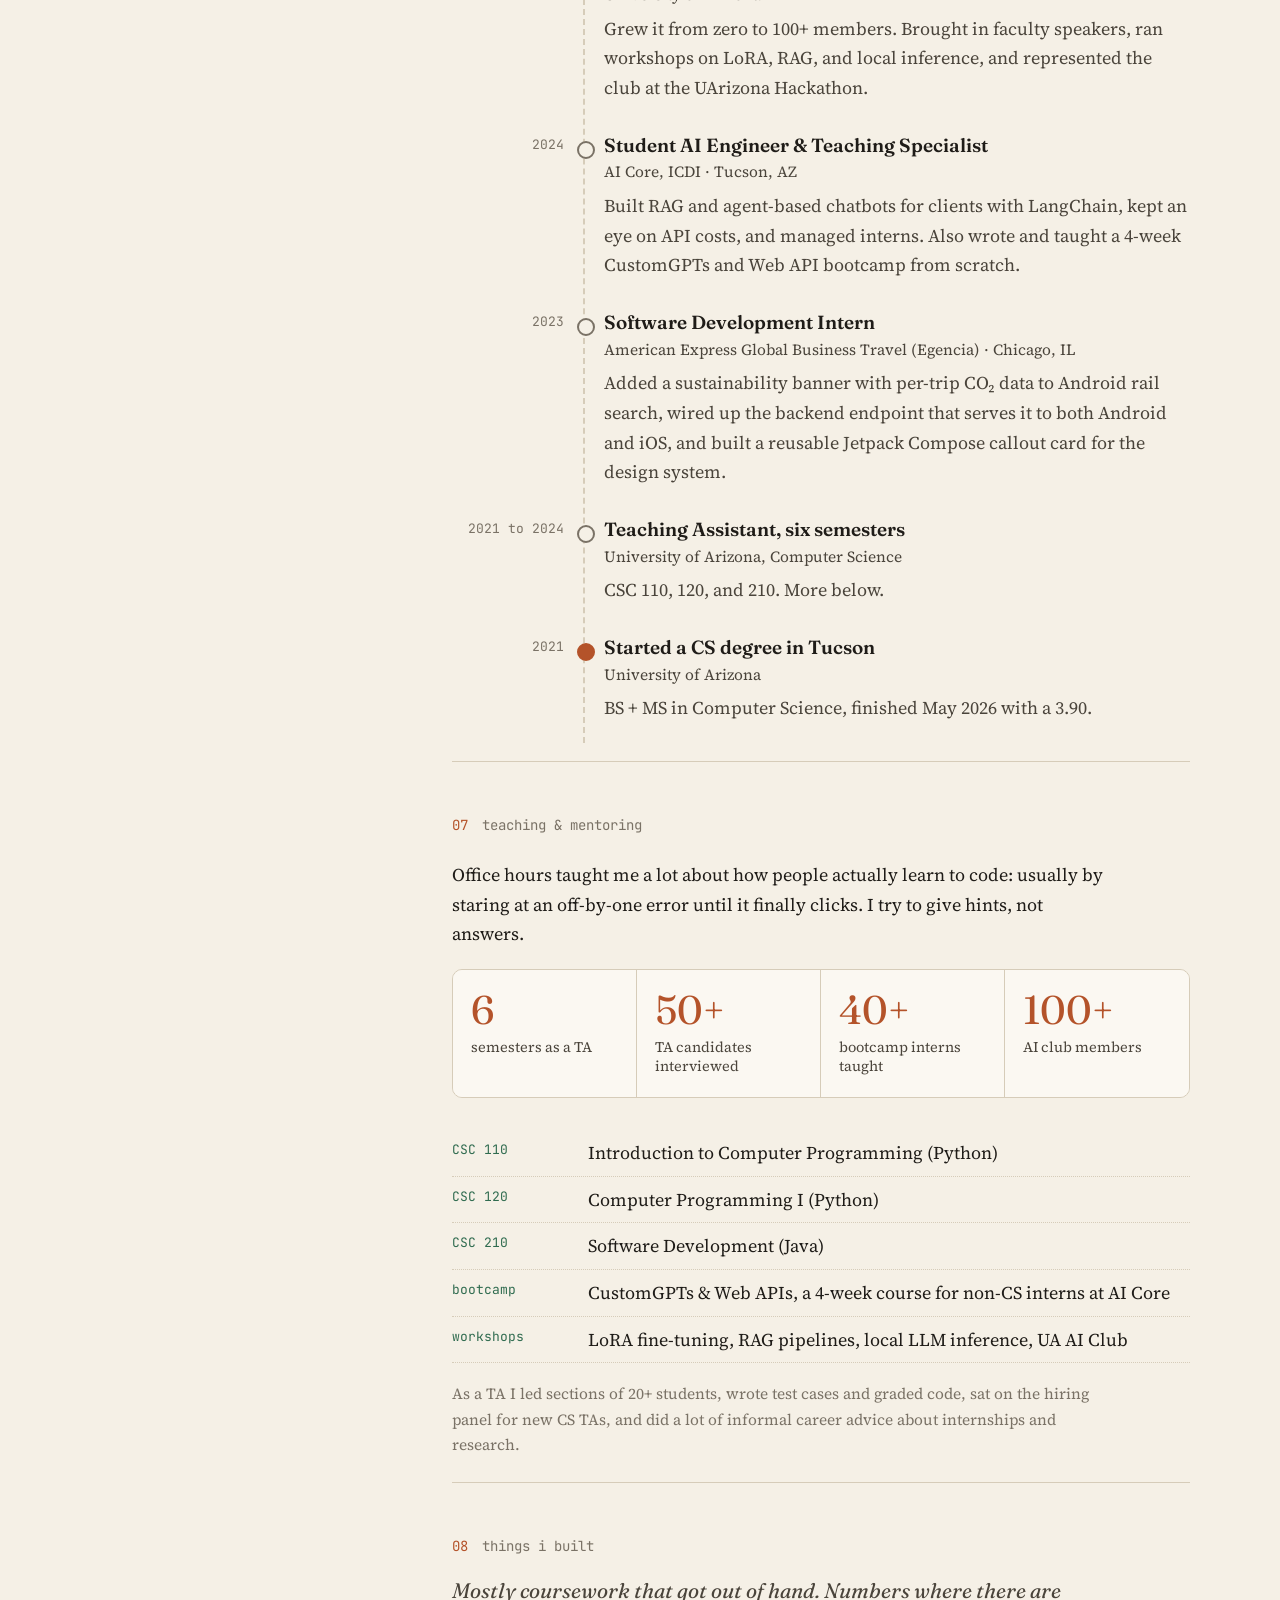
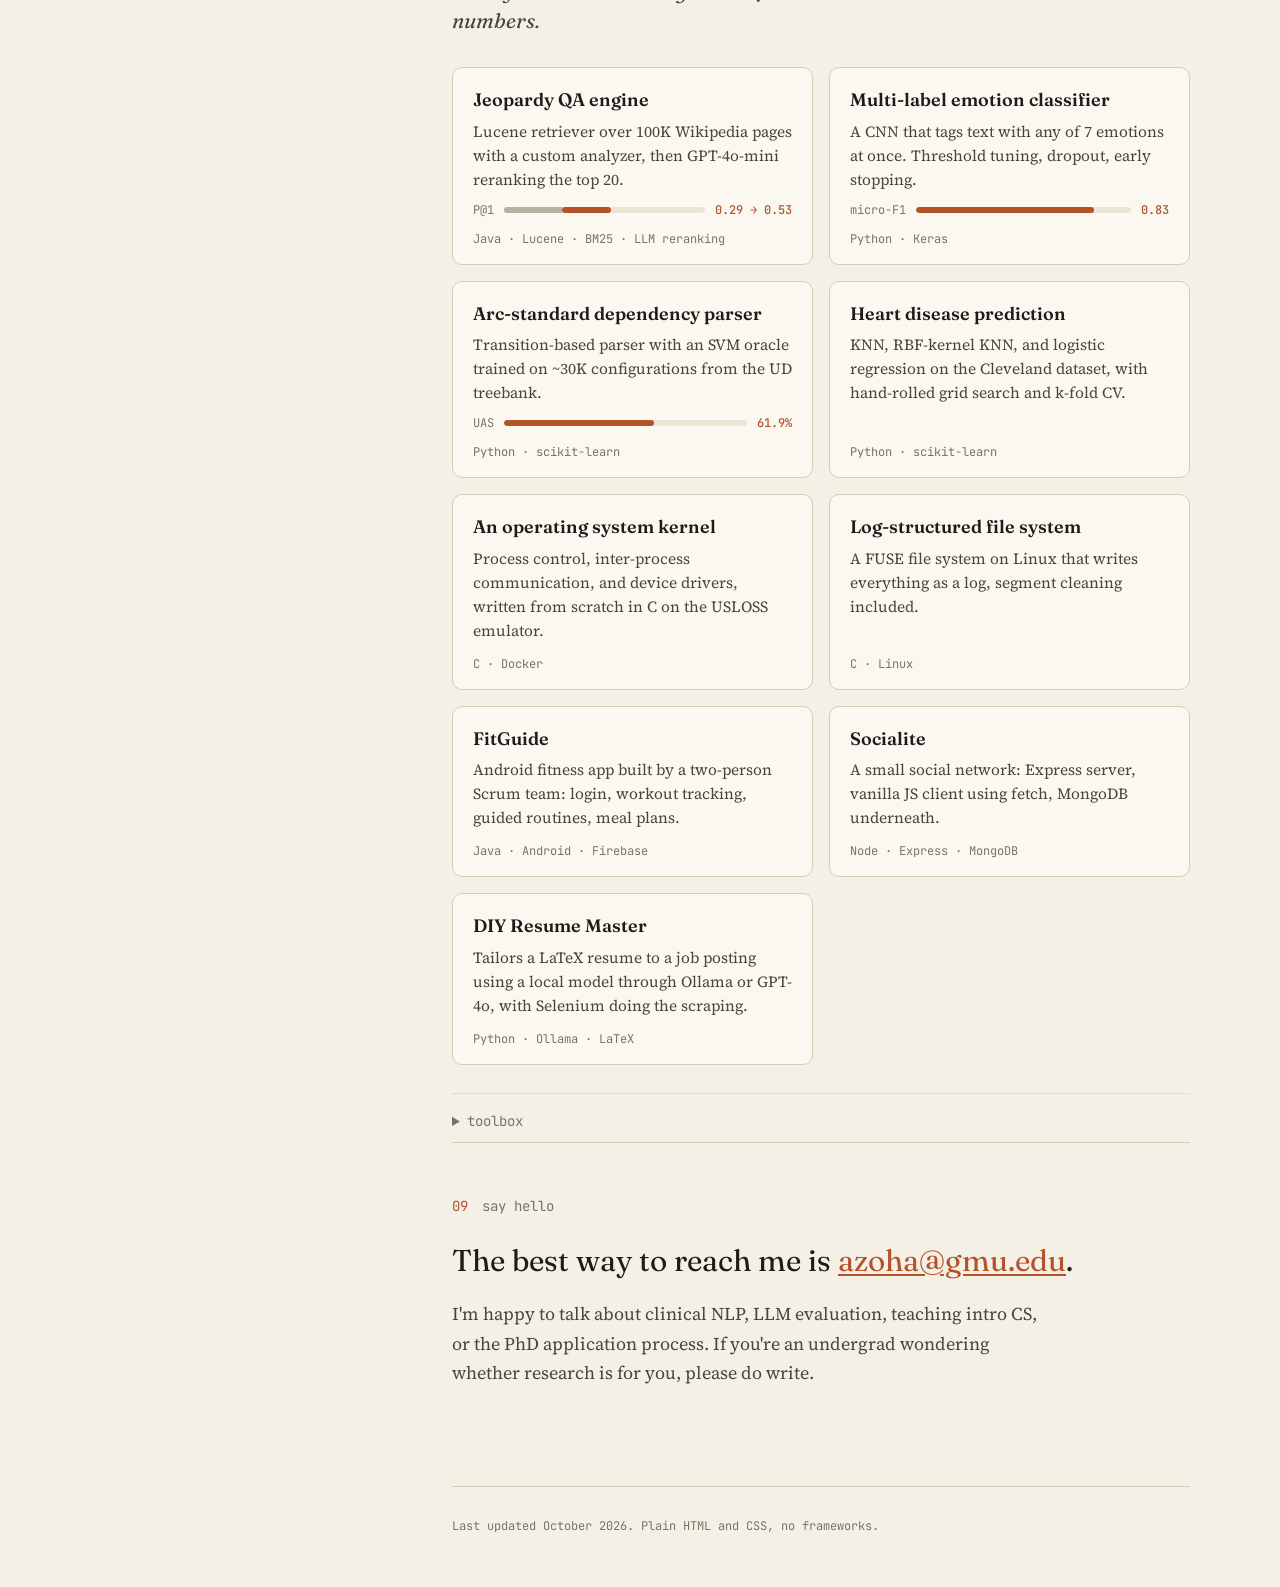
==== commit 0128f296: "Add headshot, advisor, paper authors and link, talks and service Co-Authored-By: Claude Opus 5.5 <no" ====
--- a/index.html
+++ b/index.html
@@ -27,11 +27,13 @@
   <!-- ============ Sidebar ============ -->
   <aside class="side">
     <div class="side-inner">
-      <a href="#top" class="mark" aria-label="Back to top">
-        <span>a</span><span>z</span>
+      <a href="#top" class="portrait" aria-label="Back to top">
+        <img src="assets/headshot.jpg" alt="Amimul Ehsan Zoha" width="640" height="799">
+        <span class="mark" aria-hidden="true"><span>a</span><span>z</span></span>
       </a>
       <h1 class="name">Amimul Ehsan Zoha</h1>
       <p class="role">PhD student, Information Technology<br>George Mason University</p>
+      <p class="advisor"><span>advisor</span><a href="https://mzampieri.com/" target="_blank" rel="noopener">Dr. Marcos Zampieri</a></p>
       <p class="place"><span class="dot" aria-hidden="true"></span>Fairfax, Virginia</p>
 
       <nav class="toc" aria-label="Sections">
@@ -39,6 +41,7 @@
         <a href="#news">news</a>
         <a href="#research">research</a>
         <a href="#papers">papers</a>
+        <a href="#talks">talks &amp; service</a>
         <a href="#path">path so far</a>
         <a href="#teaching">teaching</a>
         <a href="#projects">things I built</a>
@@ -93,7 +96,7 @@
         <p>
           I'm a first-year PhD student in Information Technology at
           <strong>George Mason University</strong>, advised by
-          <strong>Dr. Marcos Zampieri</strong>. I work on applied natural language processing, mostly
+          <strong><a href="https://mzampieri.com/" target="_blank" rel="noopener">Dr. Marcos Zampieri</a></strong>. I work on applied natural language processing, mostly
           in places where getting it wrong actually costs someone something: healthcare, education,
           and language itself.
         </p>
@@ -102,7 +105,8 @@
           a BS and an MS in Computer Science (GPA 3.90). In my last year and a half there I worked in
           the Deep Target NLP Lab with <strong>Dr. Gondy Leroy</strong>, building a pipeline that pulls
           Valley Fever symptoms out of patient records without ever sending those records to an outside API.
-          That work became my first paper, which I presented at IEEE ICHI 2026 in Minneapolis.
+          That work became my first paper as first author, which I presented at
+          <a href="https://www.computer.org/csdl/proceedings-article/ichi/2026/642600a001/2iTi1JK2KfS" target="_blank" rel="noopener">IEEE ICHI 2026</a> in Minneapolis.
         </p>
         <p>
           The other half of my time in Tucson was spent teaching. Six semesters as a TA for intro
@@ -124,7 +128,7 @@
       <h3 class="label"><span>02</span> news</h3>
       <ol class="news">
         <li><time>Fall 2026</time><p>Started my PhD at <strong>George Mason University</strong> with Dr. Marcos Zampieri. Moved from the Sonoran Desert to Northern Virginia.</p></li>
-        <li><time>2026</time><p>Presented <em>Fine-Tuning BERT with Privacy-Preserving LLM-Labeled Synthetic Training Data</em> at <strong>IEEE ICHI 2026</strong> in Minneapolis. My first paper and my first conference talk.</p></li>
+        <li><time>2026</time><p>Presented <a href="https://www.computer.org/csdl/proceedings-article/ichi/2026/642600a001/2iTi1JK2KfS" target="_blank" rel="noopener"><em>Fine-Tuning BERT with Privacy-Preserving LLM-Labeled Synthetic Training Data</em></a> at <strong>IEEE ICHI 2026</strong> in Minneapolis. My first paper as first author.</p></li>
         <li><time>May 2026</time><p>Graduated from the University of Arizona with a BS and MS in Computer Science.</p></li>
         <li><time>Jan 2025</time><p>Joined the <strong>Deep Target NLP Lab</strong> as a graduate research assistant. Also started a side project on LLM logical reasoning with Dr. Liangming Pan.</p></li>
         <li><time>Aug 2024</time><p>Co-founded the <strong>UA AI Club</strong>. It grew to 100+ members, running hands-on workshops on fine-tuning, RAG, and running models locally.</p></li>
@@ -165,10 +169,12 @@
           <p class="thread-n">iii.</p>
           <h4>LLMs and the intro CS classroom</h4>
           <p>Students in CS1 are already using LLMs, so the question is less <q>should they</q> and more
-            <q>how good are these models at the actual coursework?</q> I'm building an executable
-            evaluation for intro programming tasks so open-weight models get graded the way a student would:
-            by running their code against tests.</p>
-          <p class="thread-meta">ongoing &middot; George Mason University</p>
+            <q>how good are these models at the actual coursework?</q> My first PhD project builds on
+            <em>CSEPrompts</em> (Raihan et al., <em>Journal of Intelligent Information Systems</em>), a benchmark of
+            intro CS prompts. I'm making it executable, so models get graded the way a student would, by running
+            their code against tests, and stretching it across more human languages and more programming languages.
+            A student in Dhaka or S&atilde;o Paulo asks the same questions as one in Fairfax, just not in English.</p>
+          <p class="thread-meta">ongoing &middot; with Dr. Marcos Zampieri and Nishat Raihan &middot; George Mason University</p>
         </article>
       </div>
     </section>
@@ -179,18 +185,44 @@
       <article class="paper">
         <div class="paper-venue"><span>IEEE ICHI</span><span>2026</span></div>
         <div>
-          <h4>Fine-Tuning BERT with Privacy-Preserving LLM-Labeled Synthetic Training Data: An Application to Valley Fever Symptom Extraction</h4>
-          <p class="paper-sub">IEEE International Conference on Healthcare Informatics, Minneapolis, MN. Presented in person.</p>
+          <h4><a href="https://www.computer.org/csdl/proceedings-article/ichi/2026/642600a001/2iTi1JK2KfS" target="_blank" rel="noopener">Fine-Tuning BERT with Privacy-Preserving LLM-Labeled Synthetic Training Data: An Application to Valley Fever Symptom Extraction</a></h4>
+          <p class="paper-authors"><strong>Amimul Ehsan Zoha</strong>, Gondy Leroy, John N. Galgiani, Fariba Donovan</p>
+          <p class="paper-sub">IEEE International Conference on Healthcare Informatics (ICHI), Minneapolis, MN, 2026. pp. 1&#8209;10. Presented in person.</p>
           <p class="paper-tldr"><b>tl;dr</b> You can get a strong clinical symptom extractor without exposing a single real patient note
             to a commercial model: let the LLM label synthetic data, then train a small model that runs on hospital hardware.</p>
+          <p class="paper-links"><a href="https://www.computer.org/csdl/proceedings-article/ichi/2026/642600a001/2iTi1JK2KfS" target="_blank" rel="noopener">paper</a></p>
         </div>
       </article>
       <p class="aside-note">More on the way. Ask me about the benchmark work if you're curious.</p>
     </section>
 
+    <!-- Talks & service -->
+    <section id="talks" class="block">
+      <h3 class="label"><span>05</span> talks &amp; service</h3>
+      <div class="two">
+        <div>
+          <h4 class="mini">talks &amp; posters</h4>
+          <ul class="plain">
+            <li><b>IEEE ICHI 2026</b>, Minneapolis, MN. Conference talk on privacy-preserving synthetic data for clinical NLP.</li>
+            <li><b>ABRC Flinn Research Conference</b>, Arizona. Valley Fever symptom extraction.</li>
+            <li><b>University of Arizona</b>. Several poster presentations on my NLP research.</li>
+          </ul>
+        </div>
+        <div>
+          <h4 class="mini">organizing &amp; community</h4>
+          <ul class="plain">
+            <li><b>UA AI Club</b>, co-founder and VP. Faculty talks and hands-on workshops for 100+ members.</li>
+            <li><b>UArizona Hackathon</b>. Represented the club and ran hands-on technical workshops.</li>
+            <li><b>AI Core bootcamp</b>. Designed a 4-week LLM course for 40+ interns.</li>
+            <li><b>CS TA hiring panel</b>. Interviewed 50+ TA candidates for the department.</li>
+          </ul>
+        </div>
+      </div>
+    </section>
+
     <!-- Path -->
     <section id="path" class="block">
-      <h3 class="label"><span>05</span> path so far</h3>
+      <h3 class="label"><span>06</span> path so far</h3>
 
       <ol class="path">
         <li class="stop now-stop">
@@ -198,7 +230,7 @@
           <div class="what">
             <h4>PhD Student, Information Technology</h4>
             <p class="where">George Mason University &middot; Fairfax, VA</p>
-            <p>Advised by Dr. Marcos Zampieri. Applied NLP for linguistics, healthcare, and education.</p>
+            <p>Advised by <a href="https://mzampieri.com/" target="_blank" rel="noopener">Dr. Marcos Zampieri</a>. Applied NLP for linguistics, healthcare, and education.</p>
           </div>
         </li>
         <li class="stop">
@@ -258,7 +290,7 @@
 
     <!-- Teaching -->
     <section id="teaching" class="block">
-      <h3 class="label"><span>06</span> teaching &amp; mentoring</h3>
+      <h3 class="label"><span>07</span> teaching &amp; mentoring</h3>
       <div class="prose">
         <p>Office hours taught me a lot about how people actually learn to code: usually by staring at an
           off-by-one error until it finally clicks. I try to give hints, not answers.</p>
@@ -284,7 +316,7 @@
 
     <!-- Projects -->
     <section id="projects" class="block">
-      <h3 class="label"><span>07</span> things I built</h3>
+      <h3 class="label"><span>08</span> things I built</h3>
       <p class="lede">Mostly coursework that got out of hand. Numbers where there are numbers.</p>
 
       <div class="projects">
@@ -348,7 +380,7 @@
 
     <!-- Contact -->
     <section id="contact" class="block contact">
-      <h3 class="label"><span>08</span> say hello</h3>
+      <h3 class="label"><span>09</span> say hello</h3>
       <p class="big">The best way to reach me is <a href="mailto:azoha@gmu.edu">azoha@gmu.edu</a>.</p>
       <p class="prose-sm">I'm happy to talk about clinical NLP, LLM evaluation, teaching intro CS, or the PhD application process.
         If you're an undergrad wondering whether research is for you, please do write.</p>
--- a/assets/style.css
+++ b/assets/style.css
@@ -71,21 +71,32 @@
 .side { position: relative; }
 .side-inner {
   position: sticky; top: 0;
-  padding: 64px 0 40px;
-  min-height: 100vh;
+  padding: 48px 16px 32px 0;
+  min-height: 100vh; max-height: 100vh; overflow-y: auto; scrollbar-width: none;
   display: flex; flex-direction: column;
 }
 
+.portrait {
+  position: relative; display: block; width: 168px; margin-bottom: 28px;
+  text-decoration: none;
+}
+.portrait img {
+  display: block; width: 100%; height: auto; aspect-ratio: 4 / 5; object-fit: cover;
+  border-radius: 14px; border: 1px solid var(--rule);
+  box-shadow: 8px 8px 0 var(--clay-soft);
+  transition: transform .4s ease, box-shadow .4s ease;
+}
+.portrait:hover img { transform: translate(-2px, -2px); box-shadow: 12px 12px 0 var(--clay-soft); }
 .mark {
-  display: inline-flex; width: 64px; height: 64px;
-  border: 1.5px solid var(--ink); border-radius: 50%;
+  position: absolute; right: -14px; bottom: -12px;
+  display: inline-flex; width: 46px; height: 46px;
+  border: 1.5px solid var(--ink); border-radius: 50%; background: var(--paper);
   align-items: center; justify-content: center;
-  font: italic 400 26px/1 var(--display);
-  text-decoration: none; margin-bottom: 28px;
-  transition: transform .4s ease, background .3s;
+  font: italic 400 19px/1 var(--display); color: var(--ink);
+  transition: transform .4s ease;
 }
 .mark span:last-child { color: var(--clay); margin-left: 1px; }
-.mark:hover { transform: rotate(-12deg); background: var(--paper-2); color: var(--ink); }
+.portrait:hover .mark { transform: rotate(-14deg); }
 
 .name {
   font: 600 30px/1.15 var(--display);
@@ -93,11 +104,13 @@
   margin: 0 0 10px;
 }
 .role { margin: 0; color: var(--ink-2); font-size: 16px; line-height: 1.5; }
-.place { margin: 8px 0 0; font: 400 13px/1.4 var(--mono); color: var(--ink-3); display: flex; align-items: center; gap: 8px; }
+.advisor { margin: 10px 0 0; font-size: 15.5px; color: var(--ink-2); }
+.advisor span { display: block; font: 500 11px/1 var(--mono); text-transform: uppercase; letter-spacing: .1em; color: var(--ink-3); margin-bottom: 4px; }
+.place { margin: 10px 0 0; font: 400 13px/1.4 var(--mono); color: var(--ink-3); display: flex; align-items: center; gap: 8px; }
 .dot { width: 8px; height: 8px; border-radius: 50%; background: var(--sage); box-shadow: 0 0 0 4px var(--sage-soft); animation: pulse 2.6s ease-in-out infinite; }
 @keyframes pulse { 50% { box-shadow: 0 0 0 7px transparent; } }
 
-.toc { display: flex; flex-direction: column; margin: 40px 0 32px; border-left: 1px solid var(--rule); }
+.toc { display: flex; flex-direction: column; margin: 32px 0 28px; border-left: 1px solid var(--rule); }
 .toc a {
   font: 400 14px/1 var(--mono); color: var(--ink-3); text-decoration: none;
   padding: 8px 0 8px 16px; margin-left: -1px; border-left: 2px solid transparent;
@@ -219,6 +232,24 @@
 .paper-sub { margin: 0 0 10px; color: var(--ink-2); font-style: italic; font-size: 16.5px; }
 .paper-tldr { margin: 0; font-size: 16.5px; padding: 10px 14px; background: var(--paper-2); border-radius: 6px; }
 .paper-tldr b { font: 500 12px/1 var(--mono); color: var(--clay); margin-right: 6px; }
+
+.paper h4 a { text-decoration: none; }
+.paper h4 a:hover { text-decoration: underline; }
+.paper-authors { margin: 0 0 4px; font-size: 16.5px; }
+.paper-links { margin: 12px 0 0; }
+.paper-links a {
+  font: 500 12px/1 var(--mono); text-decoration: none; color: var(--clay);
+  border: 1px solid var(--clay); border-radius: 999px; padding: 6px 12px;
+}
+.paper-links a:hover { background: var(--clay); color: var(--paper); }
+
+/* Talks & service */
+.two { display: grid; grid-template-columns: repeat(2, minmax(0, 1fr)); gap: 40px; max-width: 860px; }
+.mini { font: 500 12px/1 var(--mono); text-transform: uppercase; letter-spacing: .1em; color: var(--sage); margin: 0 0 12px; }
+.plain { list-style: none; margin: 0; padding: 0; }
+.plain li { padding: 9px 0; border-bottom: 1px dotted var(--rule); font-size: 16.5px; color: var(--ink-2); }
+.plain li:last-child { border-bottom: 0; }
+.plain b { color: var(--ink); font-weight: 600; }
 
 /* Path timeline */
 .path { list-style: none; margin: 0; padding: 0; position: relative; max-width: 780px; }
@@ -285,14 +316,14 @@
 .js .block.seen { opacity: 1; transform: none; }
 @media (prefers-reduced-motion: reduce) {
   .js .block { opacity: 1; transform: none; transition: none; }
-  .bar i, .ann, .ann::after, .proj, .mark { transition: none; }
+  .bar i, .ann, .ann::after, .proj, .mark, .portrait img { transition: none; }
   .dot { animation: none; }
 }
 
 /* ---------- Responsive ---------- */
 @media (max-width: 960px) {
   .shell { grid-template-columns: 1fr; gap: 0; padding: 0 24px; }
-  .side-inner { position: static; min-height: 0; padding: 40px 0 8px; }
+  .side-inner { position: static; min-height: 0; max-height: none; overflow: visible; padding: 40px 0 8px; }
   .toc { flex-direction: row; flex-wrap: wrap; border-left: 0; gap: 4px 0; margin: 24px 0 16px; }
   .toc a { padding: 6px 12px 6px 0; border-left: 0; }
   .toc a.on { padding-left: 0; border-left: 0; }
@@ -306,6 +337,8 @@
   body { font-size: 17px; }
   .shell { padding: 0 16px; }
   .news li, .courses li { grid-template-columns: 1fr; gap: 2px; }
+  .two { grid-template-columns: 1fr; gap: 28px; }
+  .portrait { width: 132px; }
   .thread { grid-template-columns: 1fr; padding: 20px 18px; }
   .thread > *:not(.thread-n) { grid-column: 1; }
   .thread-n { grid-row: auto; text-align: left; margin-bottom: 8px; font-size: 22px; }
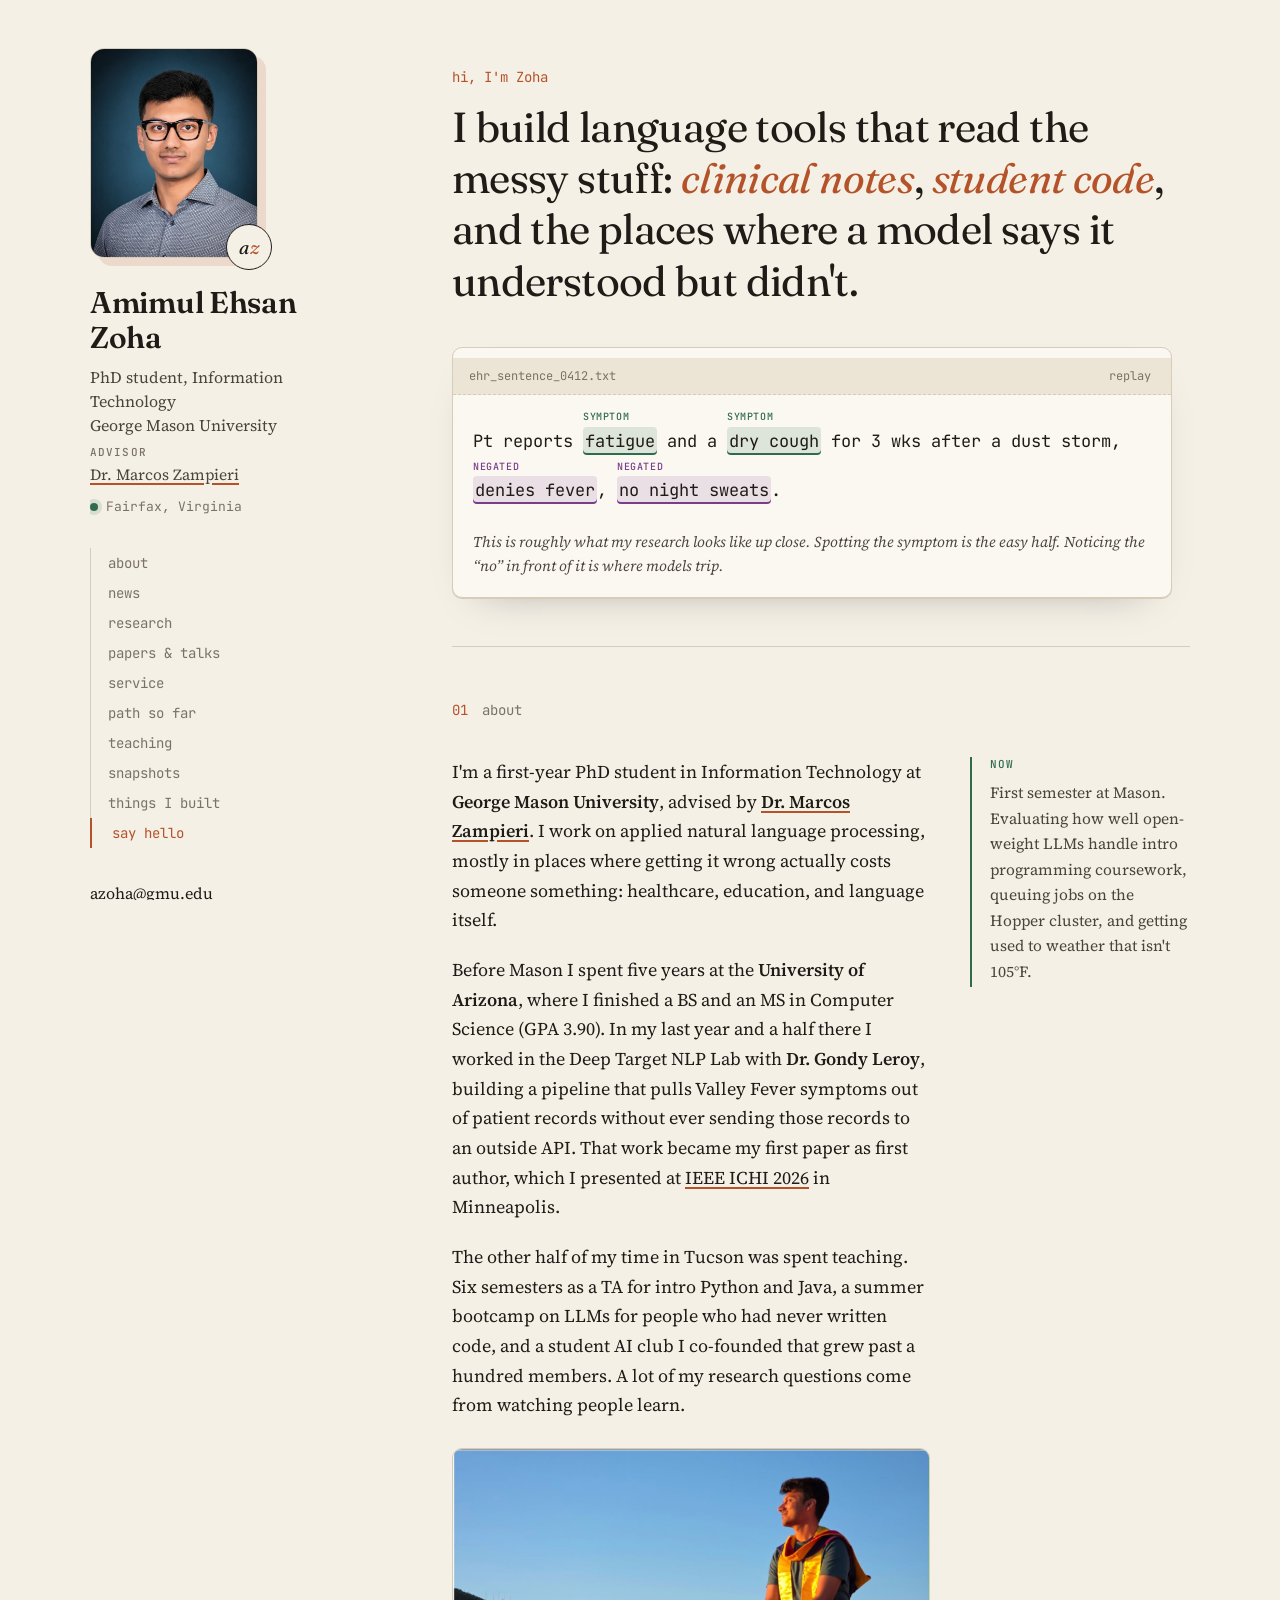
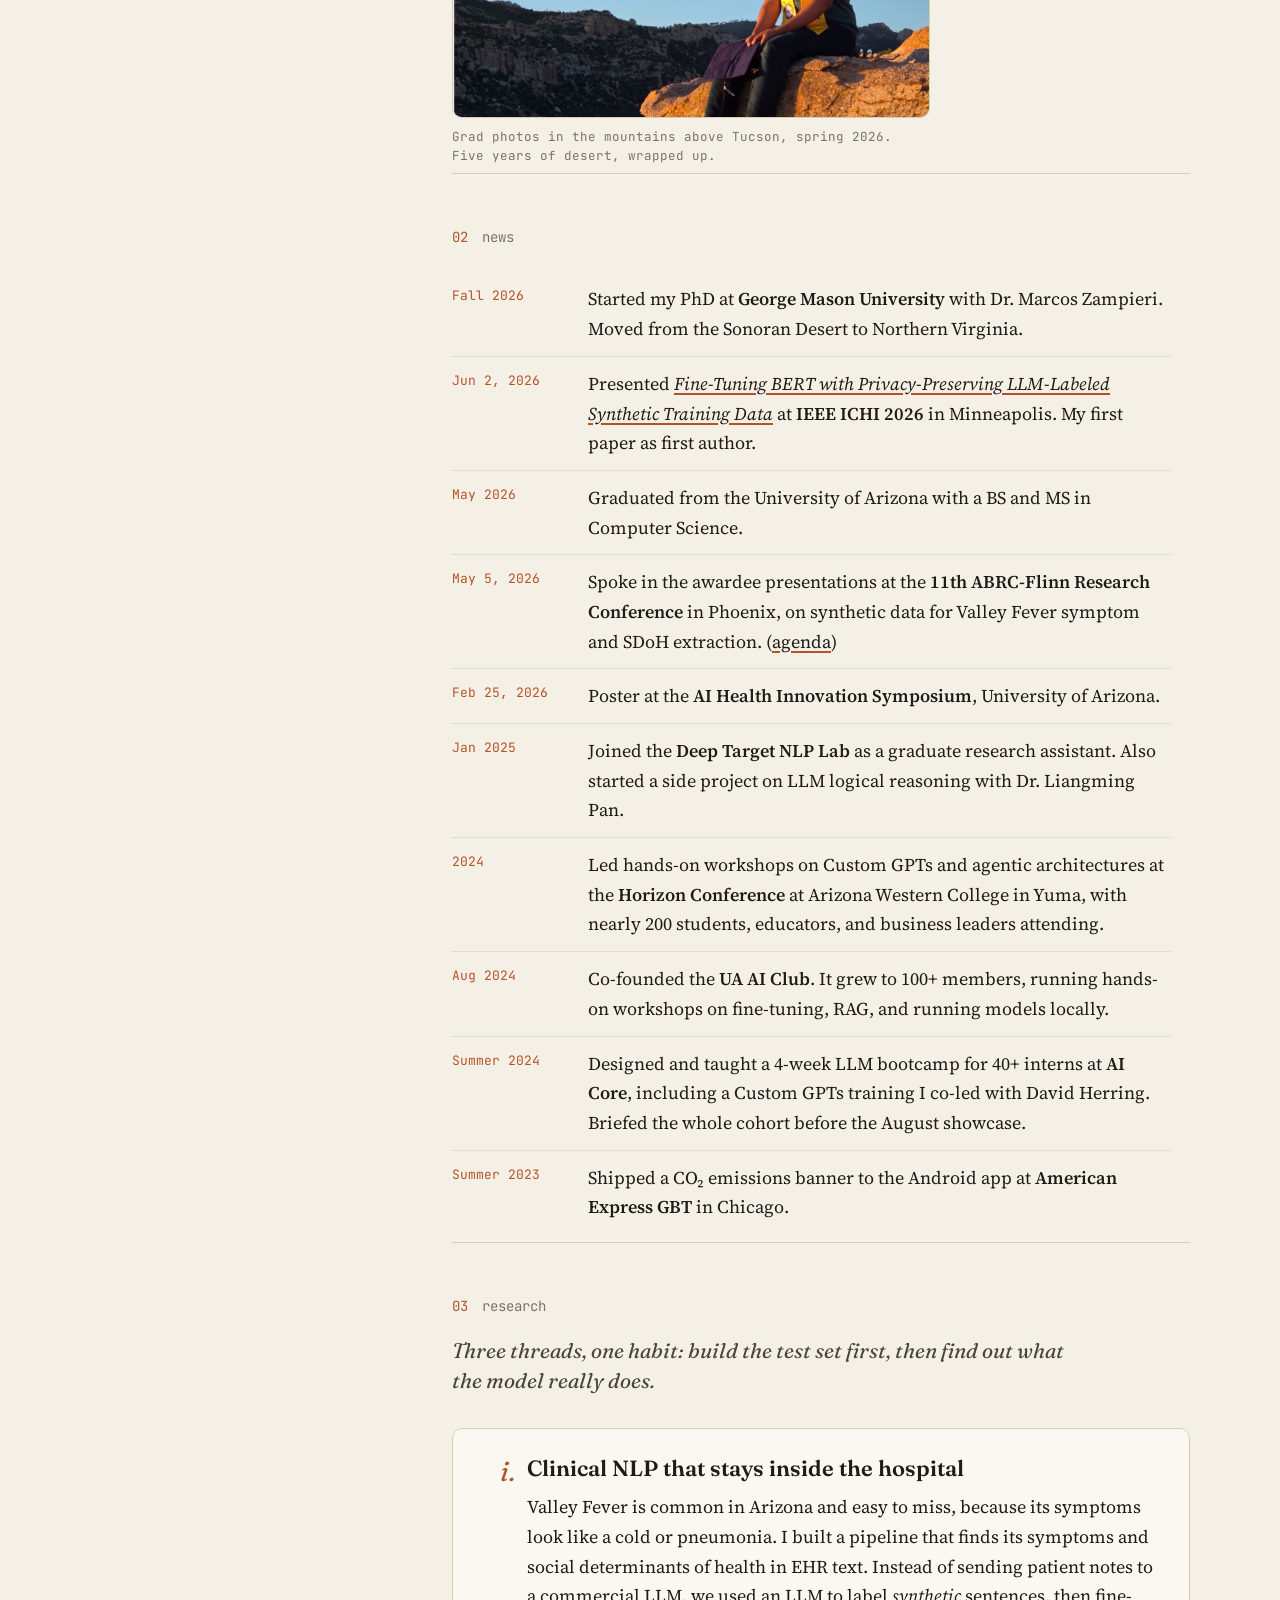
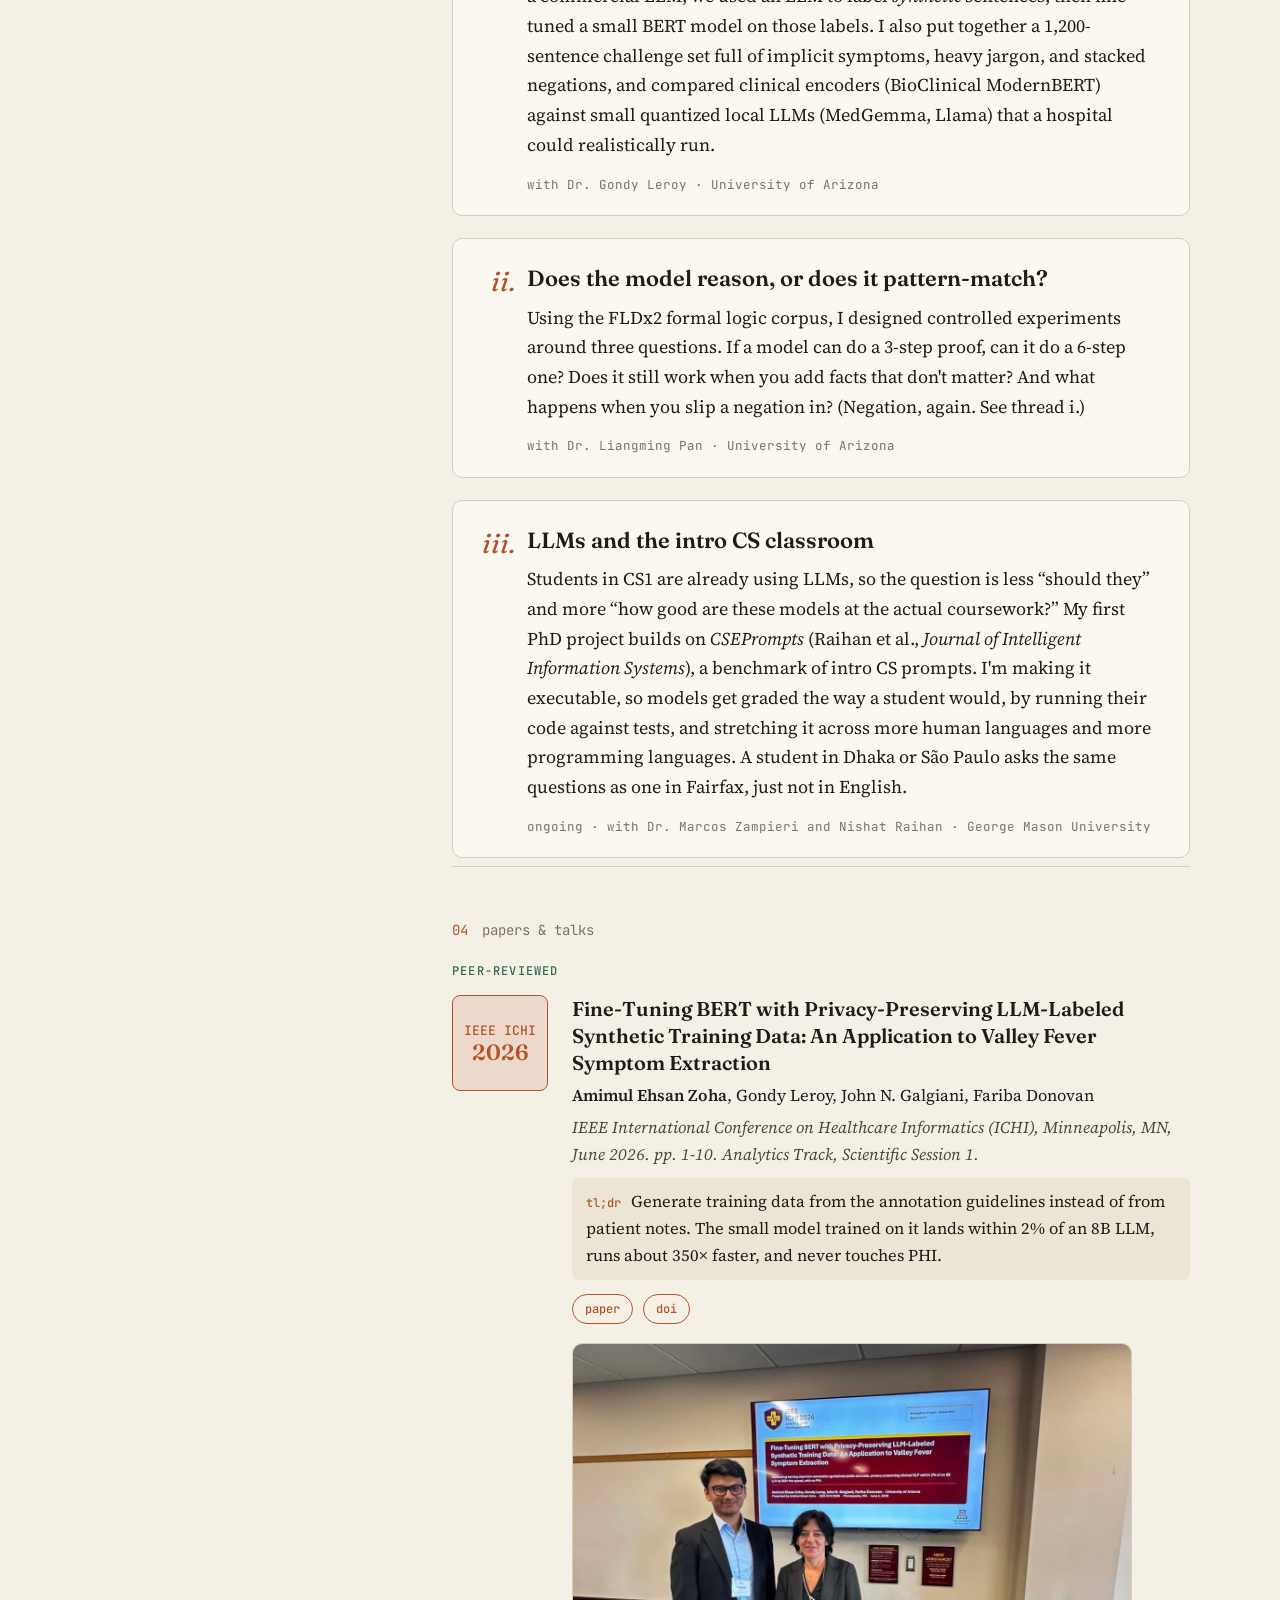
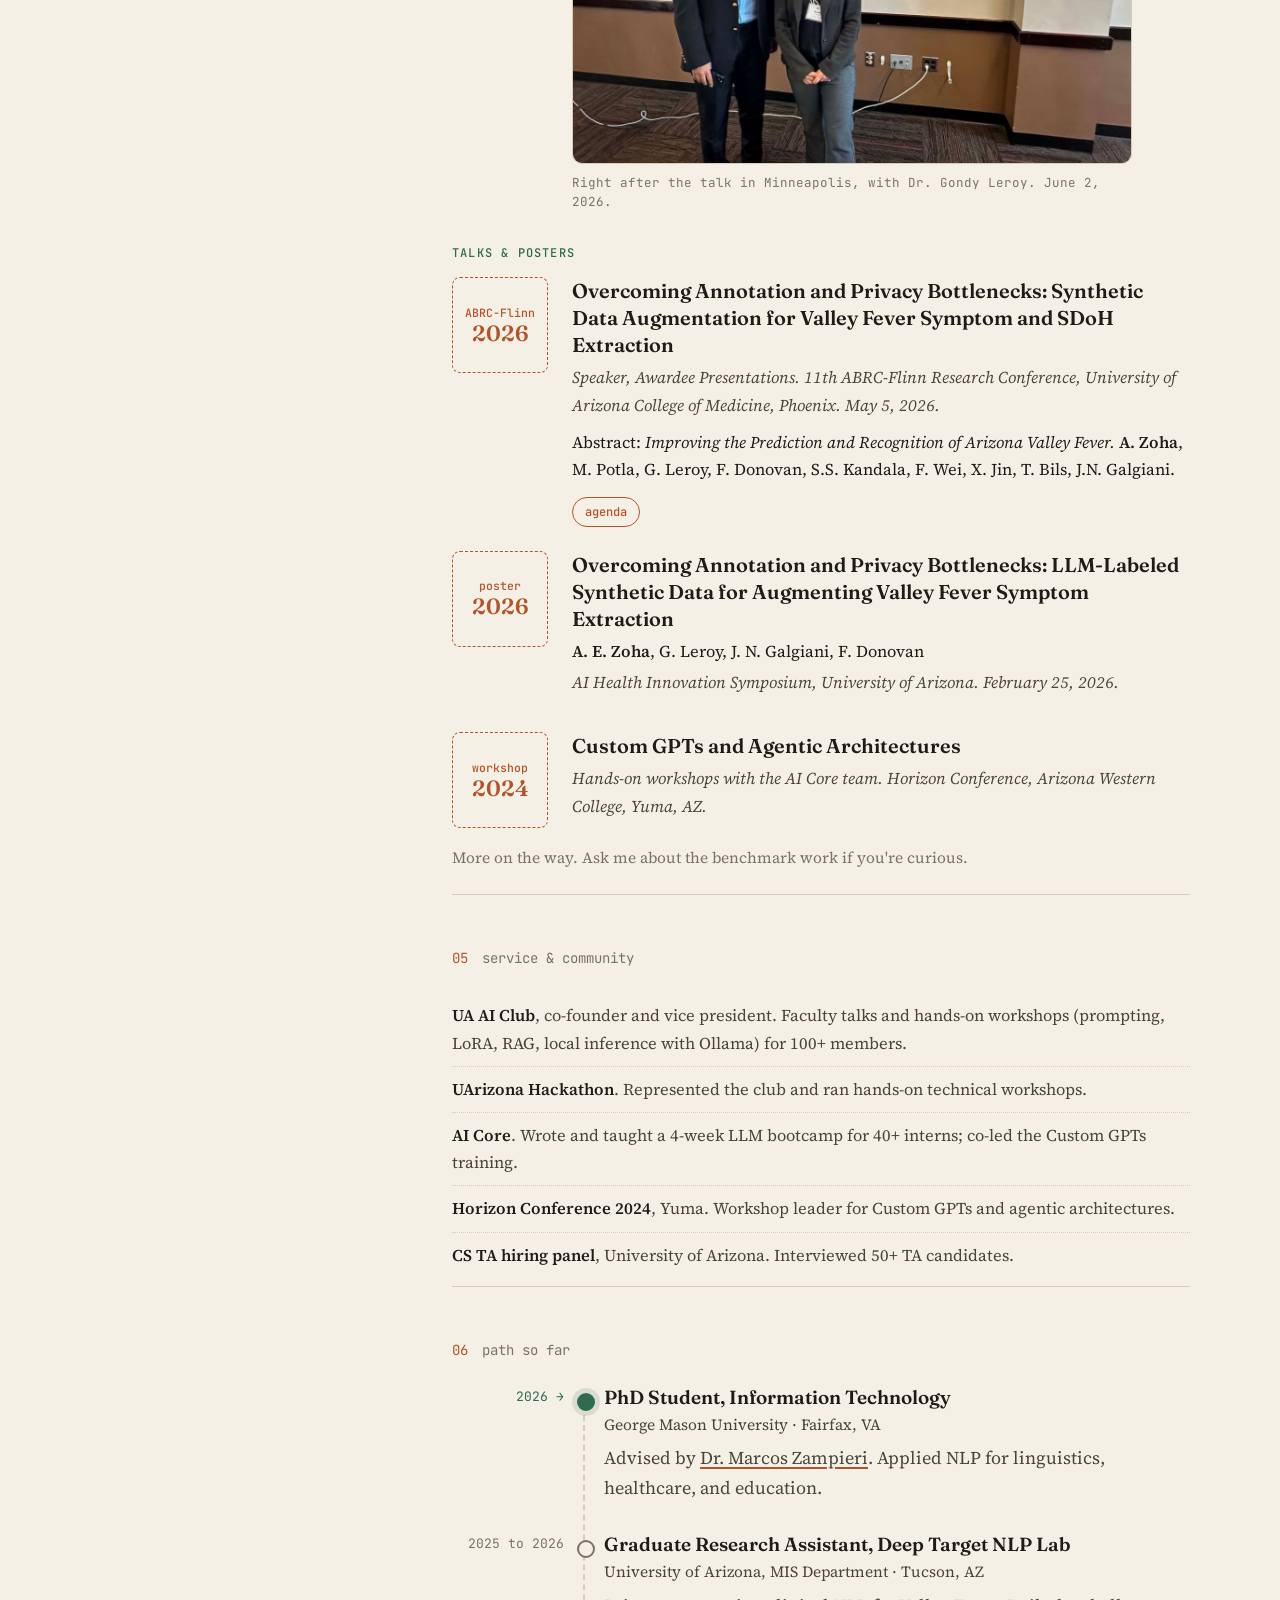
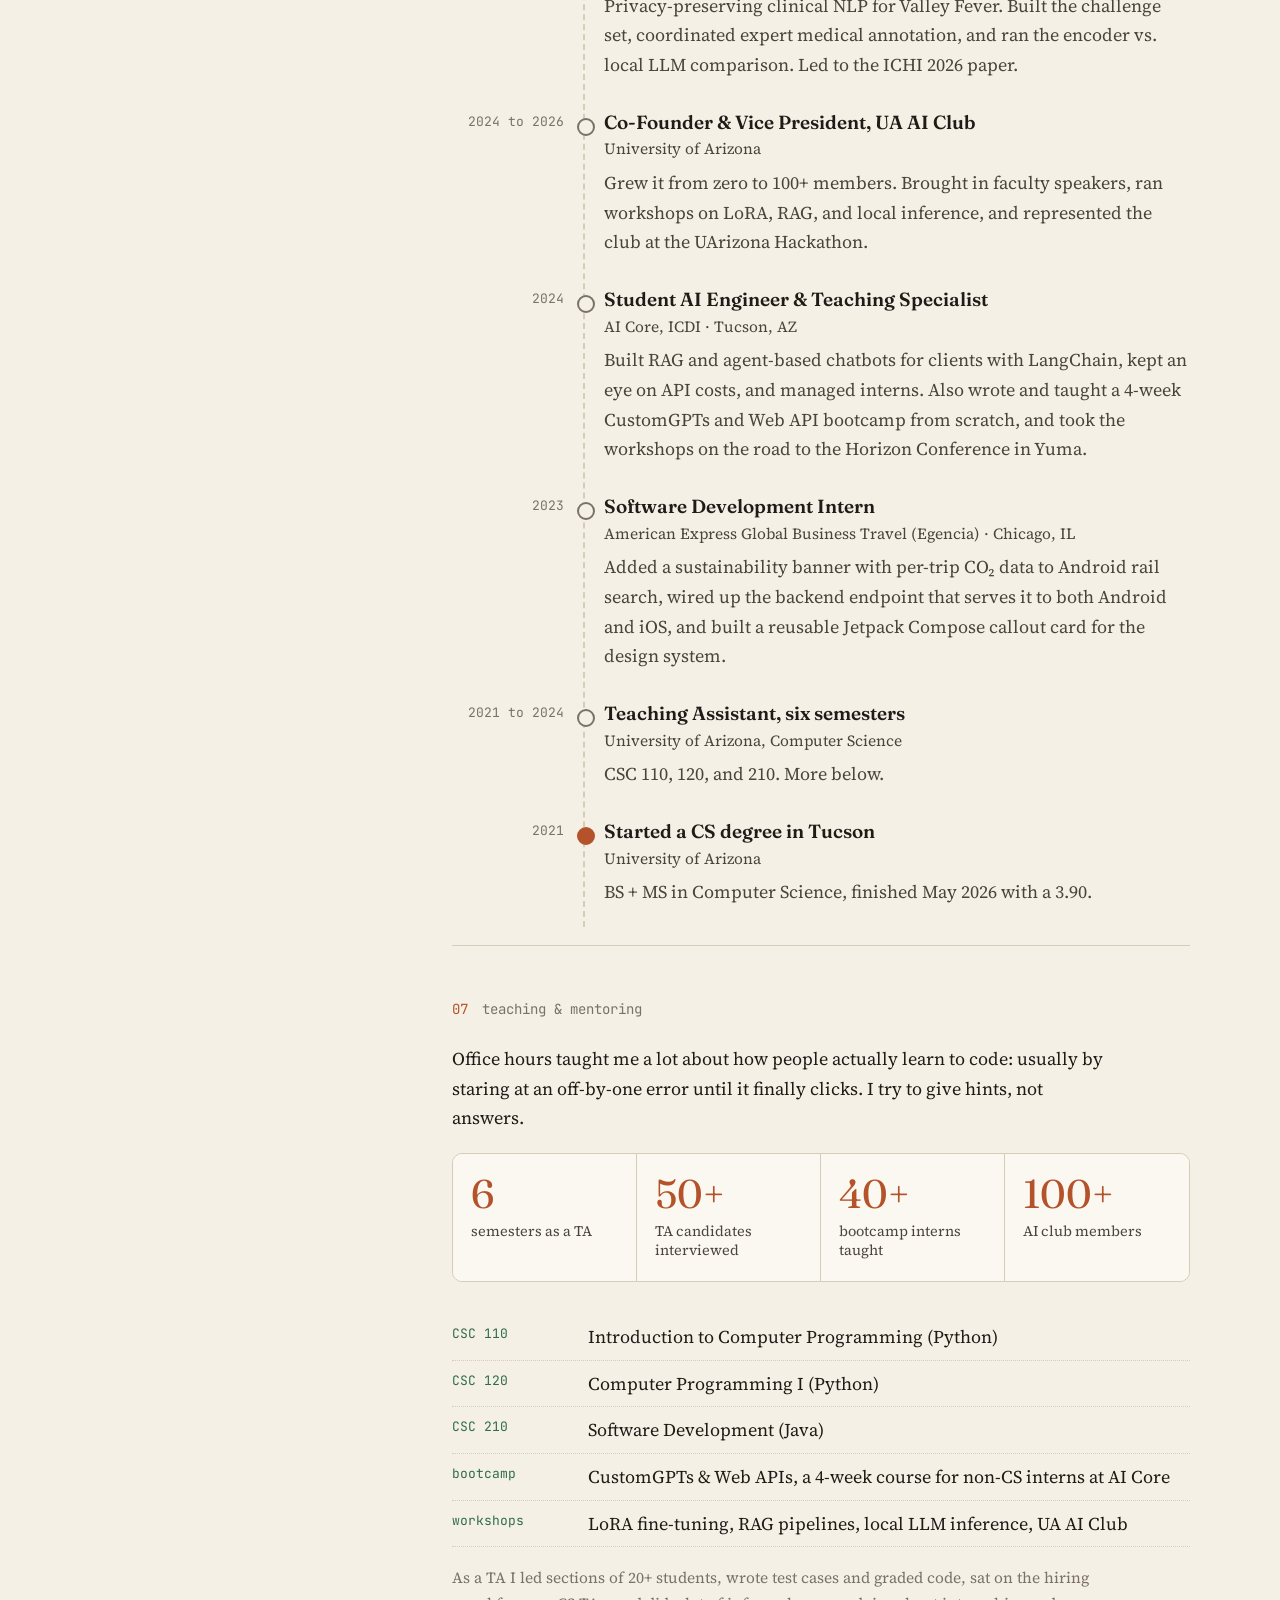
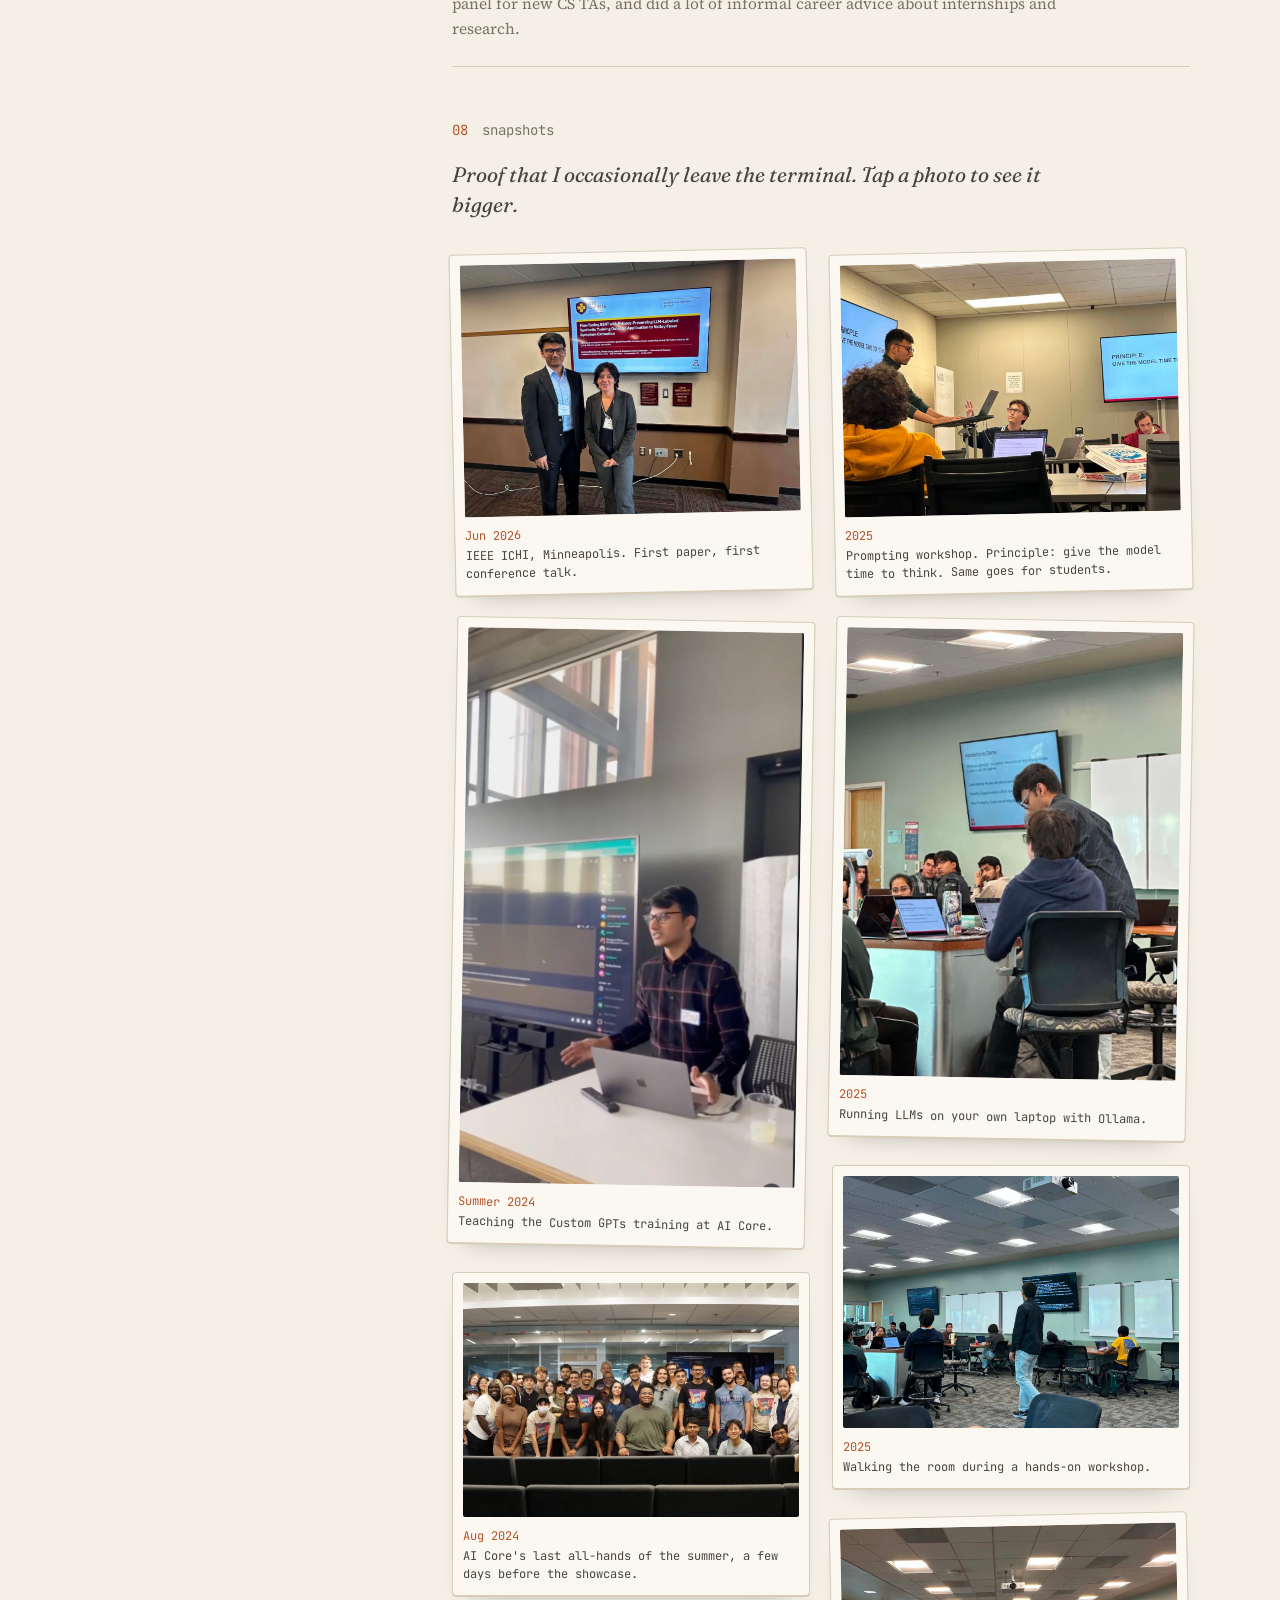
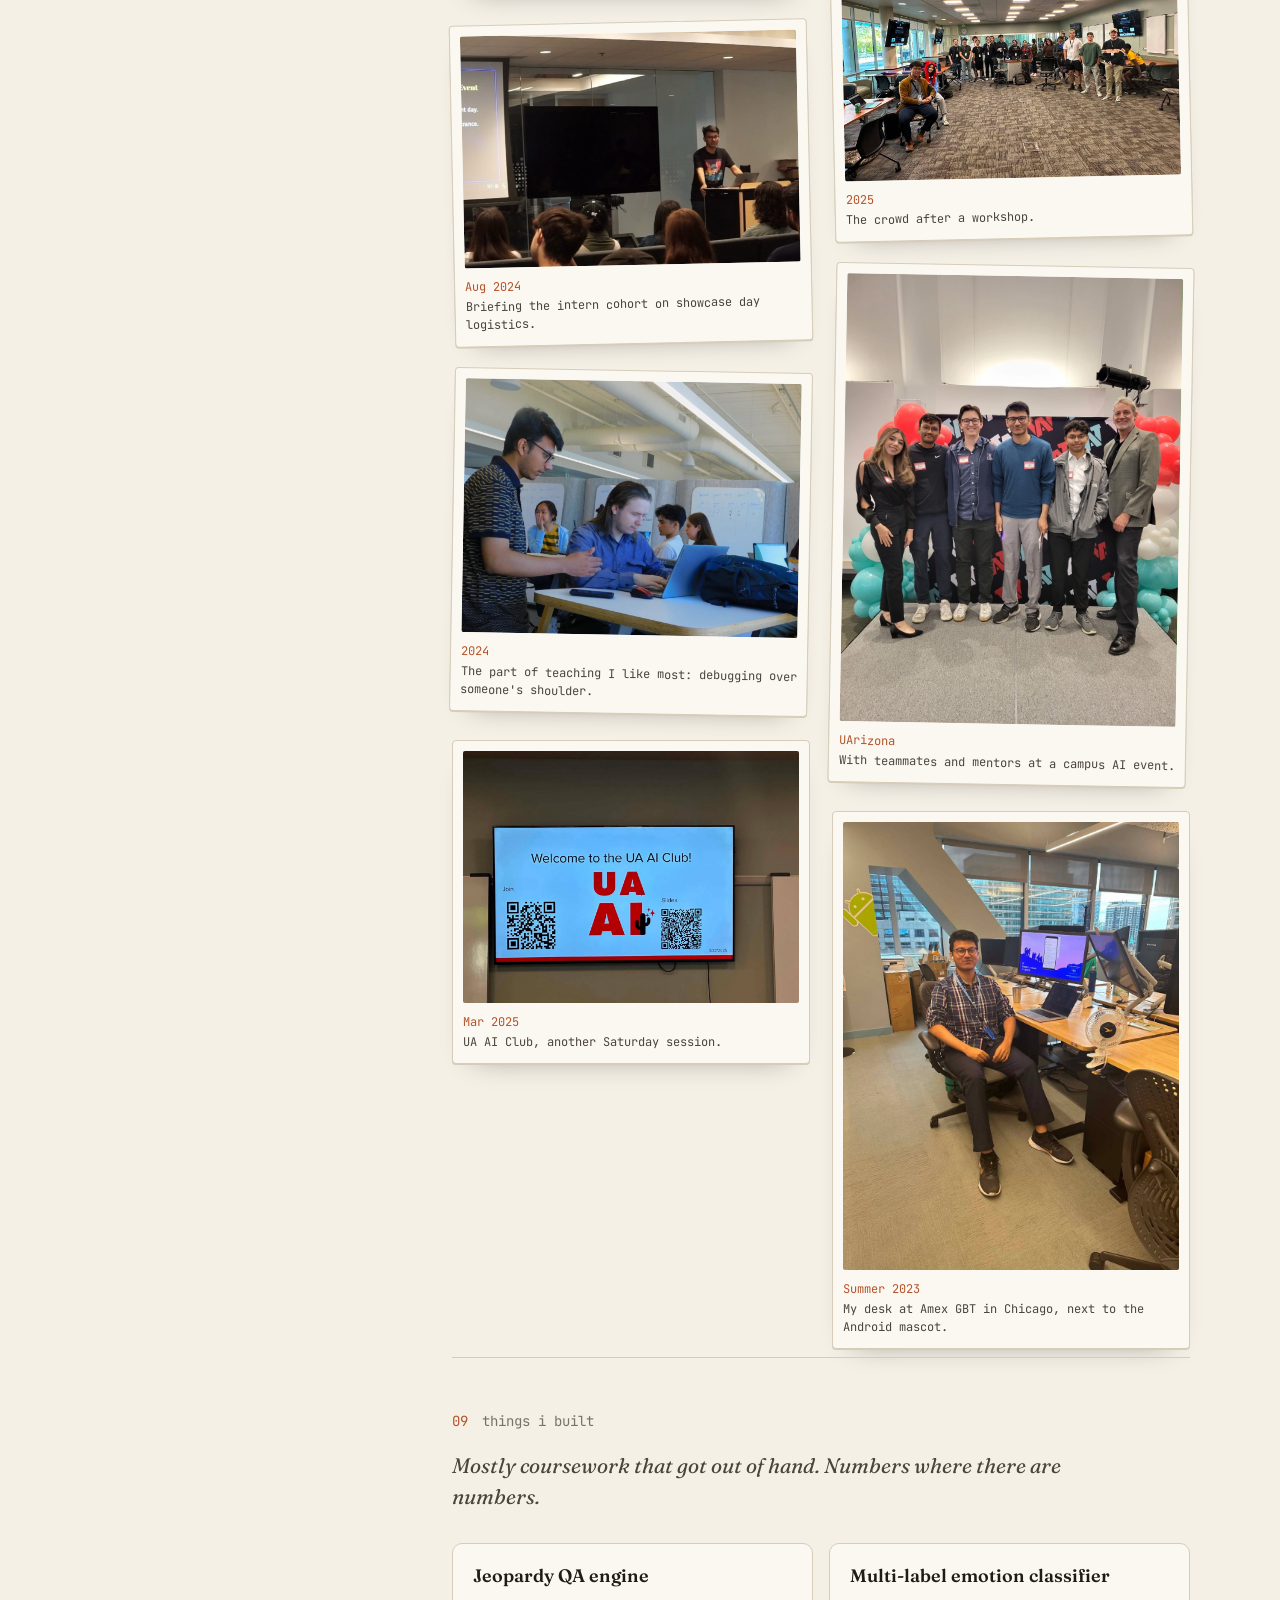
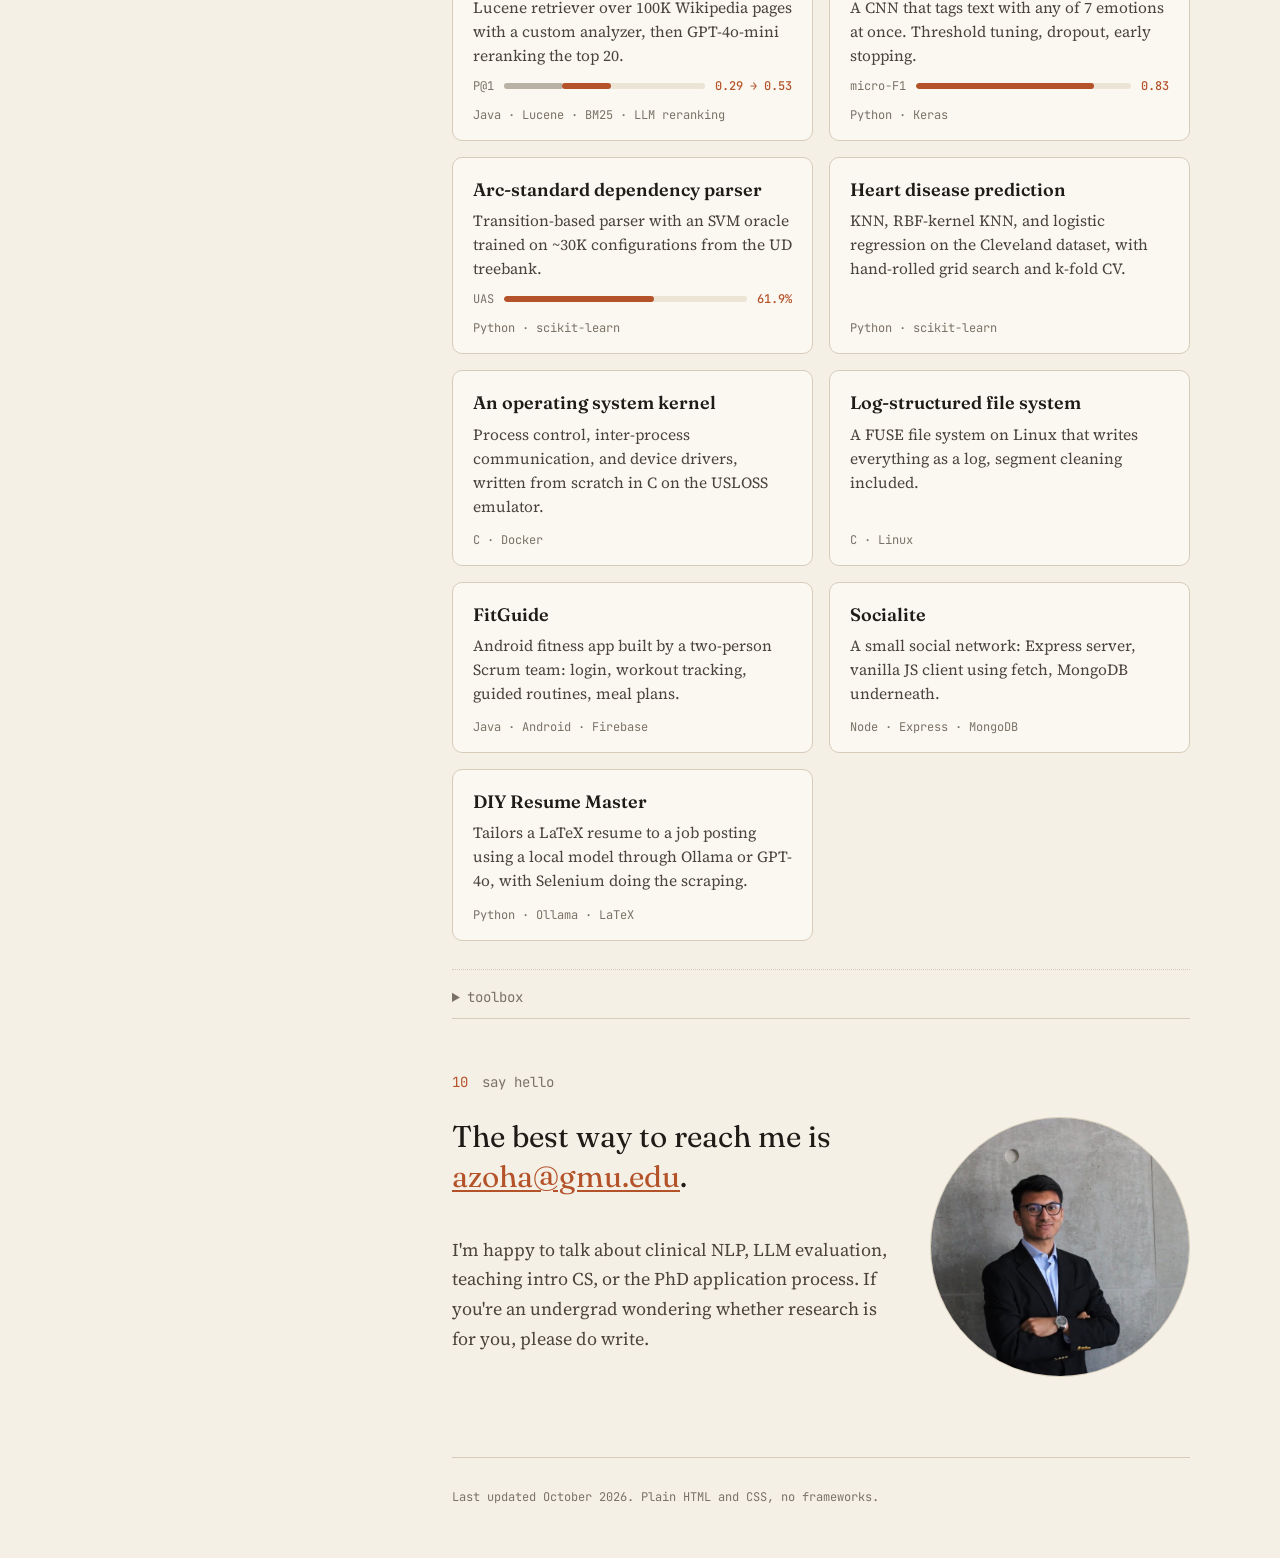
==== commit 9b628a7e: "Add talks and posters, photo wall, ABRC-Flinn agenda, AI Core events Co-Authored-By: Claude Opus 5.5" ====
--- a/index.html
+++ b/index.html
@@ -40,10 +40,11 @@
         <a href="#about">about</a>
         <a href="#news">news</a>
         <a href="#research">research</a>
-        <a href="#papers">papers</a>
-        <a href="#talks">talks &amp; service</a>
+        <a href="#papers">papers &amp; talks</a>
+        <a href="#talks">service</a>
         <a href="#path">path so far</a>
         <a href="#teaching">teaching</a>
+        <a href="#snapshots">snapshots</a>
         <a href="#projects">things I built</a>
         <a href="#contact">say hello</a>
       </nav>
@@ -114,6 +115,10 @@
           club I co-founded that grew past a hundred members. A lot of my
           research questions come from watching people learn.
         </p>
+        <figure class="wide-photo">
+          <img src="assets/photos/grad-catalinas.jpg" alt="Amimul in a graduation stole, sitting on a rock in the mountains above Tucson at sunset" loading="lazy" width="1400" height="788">
+          <figcaption>Grad photos in the mountains above Tucson, spring 2026. Five years of desert, wrapped up.</figcaption>
+        </figure>
       </div>
 
       <aside class="now">
@@ -128,11 +133,14 @@
       <h3 class="label"><span>02</span> news</h3>
       <ol class="news">
         <li><time>Fall 2026</time><p>Started my PhD at <strong>George Mason University</strong> with Dr. Marcos Zampieri. Moved from the Sonoran Desert to Northern Virginia.</p></li>
-        <li><time>2026</time><p>Presented <a href="https://www.computer.org/csdl/proceedings-article/ichi/2026/642600a001/2iTi1JK2KfS" target="_blank" rel="noopener"><em>Fine-Tuning BERT with Privacy-Preserving LLM-Labeled Synthetic Training Data</em></a> at <strong>IEEE ICHI 2026</strong> in Minneapolis. My first paper as first author.</p></li>
+        <li><time>Jun 2, 2026</time><p>Presented <a href="https://www.computer.org/csdl/proceedings-article/ichi/2026/642600a001/2iTi1JK2KfS" target="_blank" rel="noopener"><em>Fine-Tuning BERT with Privacy-Preserving LLM-Labeled Synthetic Training Data</em></a> at <strong>IEEE ICHI 2026</strong> in Minneapolis. My first paper as first author.</p></li>
         <li><time>May 2026</time><p>Graduated from the University of Arizona with a BS and MS in Computer Science.</p></li>
+        <li><time>May 5, 2026</time><p>Spoke in the awardee presentations at the <strong>11th ABRC-Flinn Research Conference</strong> in Phoenix, on synthetic data for Valley Fever symptom and SDoH extraction. (<a href="assets/abrc-flinn-2026-agenda.pdf" target="_blank" rel="noopener">agenda</a>)</p></li>
+        <li><time>Feb 25, 2026</time><p>Poster at the <strong>AI Health Innovation Symposium</strong>, University of Arizona.</p></li>
         <li><time>Jan 2025</time><p>Joined the <strong>Deep Target NLP Lab</strong> as a graduate research assistant. Also started a side project on LLM logical reasoning with Dr. Liangming Pan.</p></li>
+        <li><time>2024</time><p>Led hands-on workshops on Custom GPTs and agentic architectures at the <strong>Horizon Conference</strong> at Arizona Western College in Yuma, with nearly 200 students, educators, and business leaders attending.</p></li>
         <li><time>Aug 2024</time><p>Co-founded the <strong>UA AI Club</strong>. It grew to 100+ members, running hands-on workshops on fine-tuning, RAG, and running models locally.</p></li>
-        <li><time>Summer 2024</time><p>Designed and taught a 4-week LLM bootcamp for 40+ interns at AI Core, most of whom had no CS background.</p></li>
+        <li><time>Summer 2024</time><p>Designed and taught a 4-week LLM bootcamp for 40+ interns at <strong>AI Core</strong>, including a Custom GPTs training I co-led with David Herring. Briefed the whole cohort before the August showcase.</p></li>
         <li><time>Summer 2023</time><p>Shipped a CO&#8322; emissions banner to the Android app at <strong>American Express GBT</strong> in Chicago.</p></li>
       </ol>
     </section>
@@ -181,43 +189,67 @@
 
     <!-- Papers -->
     <section id="papers" class="block">
-      <h3 class="label"><span>04</span> papers</h3>
+      <h3 class="label"><span>04</span> papers &amp; talks</h3>
+
+      <h4 class="mini">peer-reviewed</h4>
       <article class="paper">
         <div class="paper-venue"><span>IEEE ICHI</span><span>2026</span></div>
         <div>
           <h4><a href="https://www.computer.org/csdl/proceedings-article/ichi/2026/642600a001/2iTi1JK2KfS" target="_blank" rel="noopener">Fine-Tuning BERT with Privacy-Preserving LLM-Labeled Synthetic Training Data: An Application to Valley Fever Symptom Extraction</a></h4>
           <p class="paper-authors"><strong>Amimul Ehsan Zoha</strong>, Gondy Leroy, John N. Galgiani, Fariba Donovan</p>
-          <p class="paper-sub">IEEE International Conference on Healthcare Informatics (ICHI), Minneapolis, MN, 2026. pp. 1&#8209;10. Presented in person.</p>
-          <p class="paper-tldr"><b>tl;dr</b> You can get a strong clinical symptom extractor without exposing a single real patient note
-            to a commercial model: let the LLM label synthetic data, then train a small model that runs on hospital hardware.</p>
-          <p class="paper-links"><a href="https://www.computer.org/csdl/proceedings-article/ichi/2026/642600a001/2iTi1JK2KfS" target="_blank" rel="noopener">paper</a></p>
+          <p class="paper-sub">IEEE International Conference on Healthcare Informatics (ICHI), Minneapolis, MN, June 2026. pp. 1&#8209;10. Analytics Track, Scientific Session 1.</p>
+          <p class="paper-tldr"><b>tl;dr</b> Generate training data from the annotation guidelines instead of from patient notes.
+            The small model trained on it lands within 2% of an 8B LLM, runs about 350&times; faster, and never touches PHI.</p>
+          <p class="paper-links">
+            <a href="https://www.computer.org/csdl/proceedings-article/ichi/2026/642600a001/2iTi1JK2KfS" target="_blank" rel="noopener">paper</a>
+            <a href="https://doi.org/10.1109/ICHI69079.2026.00012" target="_blank" rel="noopener">doi</a>
+          </p>
+        </div>
+      </article>
+      <figure class="inline-photo">
+        <img src="assets/photos/ichi-2026.jpg" alt="Amimul and Dr. Gondy Leroy standing in front of the title slide at IEEE ICHI 2026" loading="lazy" width="1200" height="900">
+        <figcaption>Right after the talk in Minneapolis, with Dr. Gondy Leroy. June 2, 2026.</figcaption>
+      </figure>
+
+      <h4 class="mini">talks &amp; posters</h4>
+      <article class="paper">
+        <div class="paper-venue talk"><span>ABRC-Flinn</span><span>2026</span></div>
+        <div>
+          <h4>Overcoming Annotation and Privacy Bottlenecks: Synthetic Data Augmentation for Valley Fever Symptom and SDoH Extraction</h4>
+          <p class="paper-sub">Speaker, Awardee Presentations. 11th ABRC-Flinn Research Conference, University of Arizona College of Medicine, Phoenix. May 5, 2026.</p>
+          <p class="paper-authors">Abstract: <em>Improving the Prediction and Recognition of Arizona Valley Fever.</em>
+            <strong>A. Zoha</strong>, M. Potla, G. Leroy, F. Donovan, S.S. Kandala, F. Wei, X. Jin, T. Bils, J.N. Galgiani.</p>
+          <p class="paper-links"><a href="assets/abrc-flinn-2026-agenda.pdf" target="_blank" rel="noopener">agenda</a></p>
+        </div>
+      </article>
+      <article class="paper">
+        <div class="paper-venue talk"><span>poster</span><span>2026</span></div>
+        <div>
+          <h4>Overcoming Annotation and Privacy Bottlenecks: LLM-Labeled Synthetic Data for Augmenting Valley Fever Symptom Extraction</h4>
+          <p class="paper-authors"><strong>A. E. Zoha</strong>, G. Leroy, J. N. Galgiani, F. Donovan</p>
+          <p class="paper-sub">AI Health Innovation Symposium, University of Arizona. February 25, 2026.</p>
+        </div>
+      </article>
+      <article class="paper">
+        <div class="paper-venue talk"><span>workshop</span><span>2024</span></div>
+        <div>
+          <h4>Custom GPTs and Agentic Architectures</h4>
+          <p class="paper-sub">Hands-on workshops with the AI Core team. Horizon Conference, Arizona Western College, Yuma, AZ.</p>
         </div>
       </article>
       <p class="aside-note">More on the way. Ask me about the benchmark work if you're curious.</p>
     </section>
 
-    <!-- Talks & service -->
+    <!-- Service -->
     <section id="talks" class="block">
-      <h3 class="label"><span>05</span> talks &amp; service</h3>
-      <div class="two">
-        <div>
-          <h4 class="mini">talks &amp; posters</h4>
-          <ul class="plain">
-            <li><b>IEEE ICHI 2026</b>, Minneapolis, MN. Conference talk on privacy-preserving synthetic data for clinical NLP.</li>
-            <li><b>ABRC Flinn Research Conference</b>, Arizona. Valley Fever symptom extraction.</li>
-            <li><b>University of Arizona</b>. Several poster presentations on my NLP research.</li>
-          </ul>
-        </div>
-        <div>
-          <h4 class="mini">organizing &amp; community</h4>
-          <ul class="plain">
-            <li><b>UA AI Club</b>, co-founder and VP. Faculty talks and hands-on workshops for 100+ members.</li>
-            <li><b>UArizona Hackathon</b>. Represented the club and ran hands-on technical workshops.</li>
-            <li><b>AI Core bootcamp</b>. Designed a 4-week LLM course for 40+ interns.</li>
-            <li><b>CS TA hiring panel</b>. Interviewed 50+ TA candidates for the department.</li>
-          </ul>
-        </div>
-      </div>
+      <h3 class="label"><span>05</span> service &amp; community</h3>
+      <ul class="plain service">
+        <li><b>UA AI Club</b>, co-founder and vice president. Faculty talks and hands-on workshops (prompting, LoRA, RAG, local inference with Ollama) for 100+ members.</li>
+        <li><b>UArizona Hackathon</b>. Represented the club and ran hands-on technical workshops.</li>
+        <li><b>AI Core</b>. Wrote and taught a 4-week LLM bootcamp for 40+ interns; co-led the Custom GPTs training.</li>
+        <li><b>Horizon Conference 2024</b>, Yuma. Workshop leader for Custom GPTs and agentic architectures.</li>
+        <li><b>CS TA hiring panel</b>, University of Arizona. Interviewed 50+ TA candidates.</li>
+      </ul>
     </section>
 
     <!-- Path -->
@@ -257,7 +289,8 @@
             <h4>Student AI Engineer &amp; Teaching Specialist</h4>
             <p class="where">AI Core, ICDI &middot; Tucson, AZ</p>
             <p>Built RAG and agent-based chatbots for clients with LangChain, kept an eye on API costs, and managed interns.
-              Also wrote and taught a 4-week CustomGPTs and Web API bootcamp from scratch.</p>
+              Also wrote and taught a 4-week CustomGPTs and Web API bootcamp from scratch, and took the
+              workshops on the road to the Horizon Conference in Yuma.</p>
           </div>
         </li>
         <li class="stop">
@@ -314,9 +347,41 @@
         panel for new CS TAs, and did a lot of informal career advice about internships and research.</p>
     </section>
 
+    <!-- Snapshots -->
+    <section id="snapshots" class="block">
+      <h3 class="label"><span>08</span> snapshots</h3>
+      <p class="lede">Proof that I occasionally leave the terminal. Tap a photo to see it bigger.</p>
+      <div class="wall">
+        <figure class="snap tilt-l"><button type="button" aria-label="View larger: Amimul and Dr. Gondy Leroy at IEEE ICHI 2026"><img src="assets/photos/ichi-2026.jpg" alt="Amimul and Dr. Gondy Leroy at IEEE ICHI 2026" loading="lazy" width="1200" height="900"></button>
+          <figcaption><time>Jun 2026</time> IEEE ICHI, Minneapolis. First paper, first conference talk.</figcaption></figure>
+        <figure class="snap tilt-r"><button type="button" aria-label="View larger: Amimul teaching in front of a large screen at AI Core"><img src="assets/photos/aicore-customgpt-training.jpg" alt="Amimul teaching in front of a large screen at AI Core" loading="lazy" width="727" height="1200"></button>
+          <figcaption><time>Summer 2024</time> Teaching the Custom GPTs training at AI Core.</figcaption></figure>
+        <figure class="snap "><button type="button" aria-label="View larger: Group photo of AI Core staff and summer interns"><img src="assets/photos/aicore-allhands-group.jpg" alt="Group photo of AI Core staff and summer interns" loading="lazy" width="1200" height="835"></button>
+          <figcaption><time>Aug 2024</time> AI Core's last all-hands of the summer, a few days before the showcase.</figcaption></figure>
+        <figure class="snap tilt-l"><button type="button" aria-label="View larger: Amimul at a podium briefing interns about the showcase event"><img src="assets/photos/aicore-allhands-talk.jpg" alt="Amimul at a podium briefing interns about the showcase event" loading="lazy" width="1200" height="830"></button>
+          <figcaption><time>Aug 2024</time> Briefing the intern cohort on showcase day logistics.</figcaption></figure>
+        <figure class="snap tilt-r"><button type="button" aria-label="View larger: Amimul helping a student at a laptop"><img src="assets/photos/aicore-helping-intern.jpg" alt="Amimul helping a student at a laptop" loading="lazy" width="1200" height="908"></button>
+          <figcaption><time>2024</time> The part of teaching I like most: debugging over someone's shoulder.</figcaption></figure>
+        <figure class="snap "><button type="button" aria-label="View larger: Welcome to the UA AI Club slide on a TV"><img src="assets/photos/aiclub-welcome.jpg" alt="Welcome to the UA AI Club slide on a TV" loading="lazy" width="1200" height="900"></button>
+          <figcaption><time>Mar 2025</time> UA AI Club, another Saturday session.</figcaption></figure>
+        <figure class="snap tilt-l"><button type="button" aria-label="View larger: Amimul presenting a prompt engineering slide that reads give the model time to think"><img src="assets/photos/aiclub-prompting-workshop.jpg" alt="Amimul presenting a prompt engineering slide that reads give the model time to think" loading="lazy" width="1200" height="900"></button>
+          <figcaption><time>2025</time> Prompting workshop. Principle: give the model time to think. Same goes for students.</figcaption></figure>
+        <figure class="snap tilt-r"><button type="button" aria-label="View larger: Amimul helping students during an Introduction to Ollama workshop"><img src="assets/photos/ollama-workshop.jpg" alt="Amimul helping students during an Introduction to Ollama workshop" loading="lazy" width="900" height="1200"></button>
+          <figcaption><time>2025</time> Running LLMs on your own laptop with Ollama.</figcaption></figure>
+        <figure class="snap "><button type="button" aria-label="View larger: Amimul walking between tables during a workshop"><img src="assets/photos/workshop-floor.jpg" alt="Amimul walking between tables during a workshop" loading="lazy" width="1200" height="900"></button>
+          <figcaption><time>2025</time> Walking the room during a hands-on workshop.</figcaption></figure>
+        <figure class="snap tilt-l"><button type="button" aria-label="View larger: A room of students posing after a workshop"><img src="assets/photos/workshop-crowd.jpg" alt="A room of students posing after a workshop" loading="lazy" width="1200" height="900"></button>
+          <figcaption><time>2025</time> The crowd after a workshop.</figcaption></figure>
+        <figure class="snap tilt-r"><button type="button" aria-label="View larger: Amimul with five others in front of an AI event backdrop with balloons"><img src="assets/photos/ai-event-group.jpg" alt="Amimul with five others in front of an AI event backdrop with balloons" loading="lazy" width="900" height="1200"></button>
+          <figcaption><time>UArizona</time> With teammates and mentors at a campus AI event.</figcaption></figure>
+        <figure class="snap "><button type="button" aria-label="View larger: Amimul sitting at a desk in the American Express GBT office in Chicago"><img src="assets/photos/amex-gbt-desk.jpg" alt="Amimul sitting at a desk in the American Express GBT office in Chicago" loading="lazy" width="900" height="1200"></button>
+          <figcaption><time>Summer 2023</time> My desk at Amex GBT in Chicago, next to the Android mascot.</figcaption></figure>
+      </div>
+    </section>
+
     <!-- Projects -->
     <section id="projects" class="block">
-      <h3 class="label"><span>08</span> things I built</h3>
+      <h3 class="label"><span>09</span> things I built</h3>
       <p class="lede">Mostly coursework that got out of hand. Numbers where there are numbers.</p>
 
       <div class="projects">
@@ -380,7 +445,8 @@
 
     <!-- Contact -->
     <section id="contact" class="block contact">
-      <h3 class="label"><span>09</span> say hello</h3>
+      <h3 class="label"><span>10</span> say hello</h3>
+      <img class="contact-photo" src="assets/photos/portrait-concrete.jpg" alt="Amimul in a blazer, arms crossed, in front of a concrete wall" loading="lazy" width="1000" height="661">
       <p class="big">The best way to reach me is <a href="mailto:azoha@gmu.edu">azoha@gmu.edu</a>.</p>
       <p class="prose-sm">I'm happy to talk about clinical NLP, LLM evaluation, teaching intro CS, or the PhD application process.
         If you're an undergrad wondering whether research is for you, please do write.</p>
@@ -392,6 +458,12 @@
   </main>
 </div>
 
+<dialog class="lightbox" aria-label="Photo viewer">
+  <form method="dialog"><button class="lb-close" aria-label="Close photo">close &times;</button></form>
+  <img alt="">
+  <p class="lb-cap"></p>
+</dialog>
+
 <script src="assets/main.js"></script>
 </body>
 </html>
--- a/assets/style.css
+++ b/assets/style.css
@@ -311,12 +311,63 @@
 
 .foot { margin-top: 72px; padding-top: 18px; border-top: 1px solid var(--rule); font: 400 12px/1.5 var(--mono); color: var(--ink-3); }
 
+
+/* Photos */
+.wide-photo, .inline-photo { margin: 28px 0 0; }
+.wide-photo img, .inline-photo img {
+  display: block; width: 100%; height: auto; border-radius: 10px; border: 1px solid var(--rule);
+}
+.inline-photo { max-width: 560px; margin: 22px 0 36px 120px; }
+figcaption { font: 400 12.5px/1.5 var(--mono); color: var(--ink-3); margin-top: 10px; }
+
+#papers .mini { margin: 4px 0 18px; }
+#papers .paper + .paper { margin-top: 26px; }
+.paper-venue.talk { border-style: dashed; background: transparent; }
+.paper-venue.talk span:first-child { font-size: 11.5px; }
+.paper-links a + a { margin-left: 6px; }
+.service { max-width: 760px; }
+
+/* Snapshot wall: loose polaroids */
+.wall { columns: 3 240px; column-gap: 22px; }
+.snap {
+  break-inside: avoid; margin: 0 0 26px; padding: 10px 10px 12px;
+  background: var(--card); border: 1px solid var(--rule); border-radius: 4px;
+  box-shadow: 0 1px 0 var(--rule), 0 14px 28px -22px rgba(0,0,0,.45);
+  transition: transform .3s ease, box-shadow .3s ease;
+}
+.snap.tilt-l { transform: rotate(-1.2deg); }
+.snap.tilt-r { transform: rotate(1deg); }
+.snap:hover { transform: rotate(0) translateY(-3px) scale(1.015); box-shadow: 0 1px 0 var(--rule), 0 20px 36px -22px rgba(0,0,0,.55); }
+.snap button { display: block; width: 100%; padding: 0; border: 0; background: none; cursor: zoom-in; }
+.snap img { display: block; width: 100%; height: auto; border-radius: 2px; }
+.snap figcaption { margin-top: 10px; font-size: 12px; color: var(--ink-2); }
+.snap time { display: block; color: var(--clay); margin-bottom: 2px; }
+
+.lightbox {
+  border: 0; padding: 0; background: transparent; max-width: min(92vw, 1100px); max-height: 92vh; overflow: visible;
+}
+.lightbox::backdrop { background: rgba(10, 10, 12, .82); }
+.lightbox img { display: block; max-width: 100%; max-height: 80vh; margin: 0 auto; border-radius: 6px; }
+.lb-cap { color: #e8e2d6; font: 400 13px/1.5 var(--mono); text-align: center; margin: 12px 0 0; }
+.lb-close {
+  position: absolute; top: -40px; right: 0; background: none; border: 1px solid rgba(255,255,255,.4);
+  color: #fff; font: 400 12px/1 var(--mono); padding: 8px 12px; border-radius: 999px; cursor: pointer;
+}
+
+.contact { display: grid; grid-template-columns: minmax(0, 1fr) 260px; column-gap: 40px; align-items: start; }
+.contact > * { grid-column: 1; }
+.contact .label { grid-column: 1 / -1; }
+.contact-photo {
+  grid-column: 2 !important; grid-row: 2 / span 2; width: 100%; height: auto; aspect-ratio: 1;
+  object-fit: cover; object-position: 50% 30%; border-radius: 50%; border: 1px solid var(--rule);
+}
+
 /* Reveal on scroll */
 .js .block { opacity: 0; transform: translateY(14px); transition: opacity .7s ease, transform .7s ease; }
 .js .block.seen { opacity: 1; transform: none; }
 @media (prefers-reduced-motion: reduce) {
   .js .block { opacity: 1; transform: none; transition: none; }
-  .bar i, .ann, .ann::after, .proj, .mark, .portrait img { transition: none; }
+  .bar i, .ann, .ann::after, .proj, .mark, .portrait img, .snap { transition: none; }
   .dot { animation: none; }
 }
 
@@ -338,6 +389,11 @@
   .shell { padding: 0 16px; }
   .news li, .courses li { grid-template-columns: 1fr; gap: 2px; }
   .two { grid-template-columns: 1fr; gap: 28px; }
+  .inline-photo { margin-left: 0; }
+  .contact { grid-template-columns: 1fr; }
+  .contact-photo { grid-column: 1 !important; grid-row: auto; width: 140px; margin-bottom: 18px; }
+  .wall { columns: 2 140px; column-gap: 12px; }
+  .snap { padding: 6px 6px 8px; margin-bottom: 14px; }
   .portrait { width: 132px; }
   .thread { grid-template-columns: 1fr; padding: 20px 18px; }
   .thread > *:not(.thread-n) { grid-column: 1; }
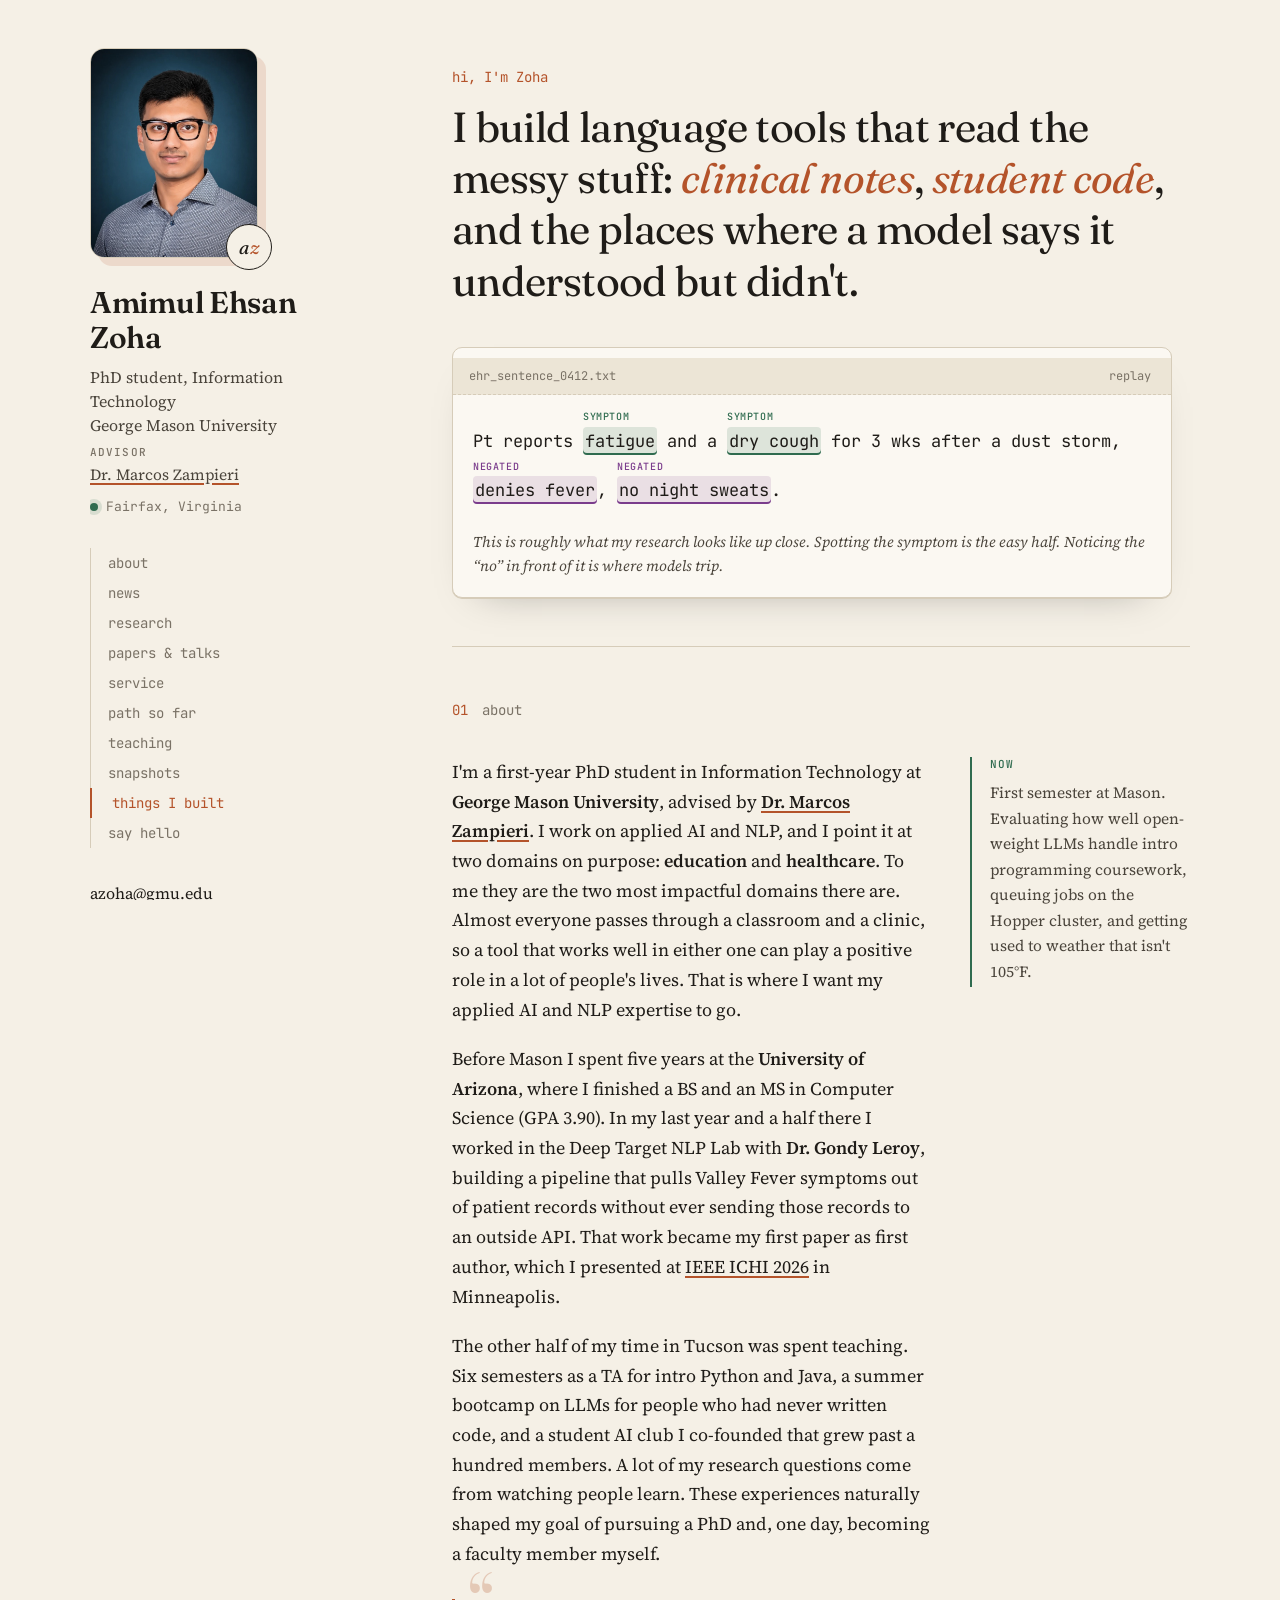
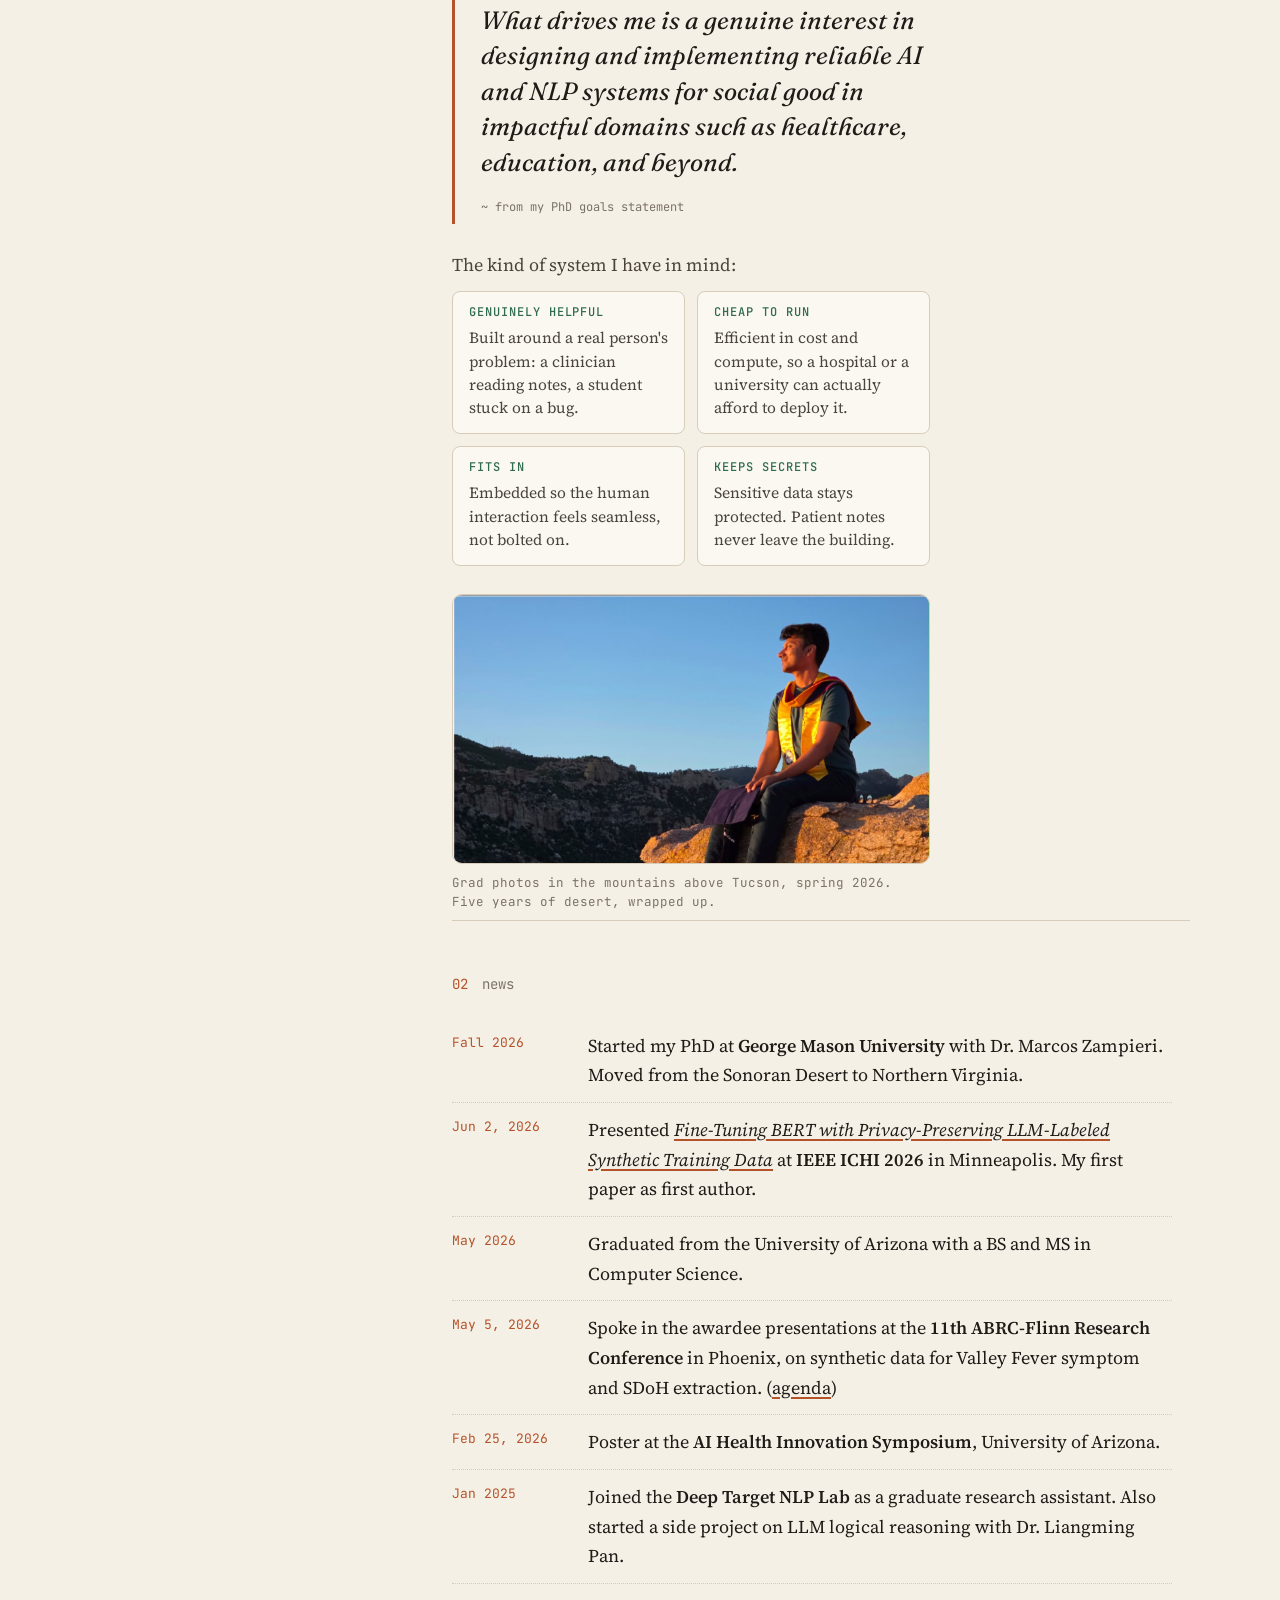
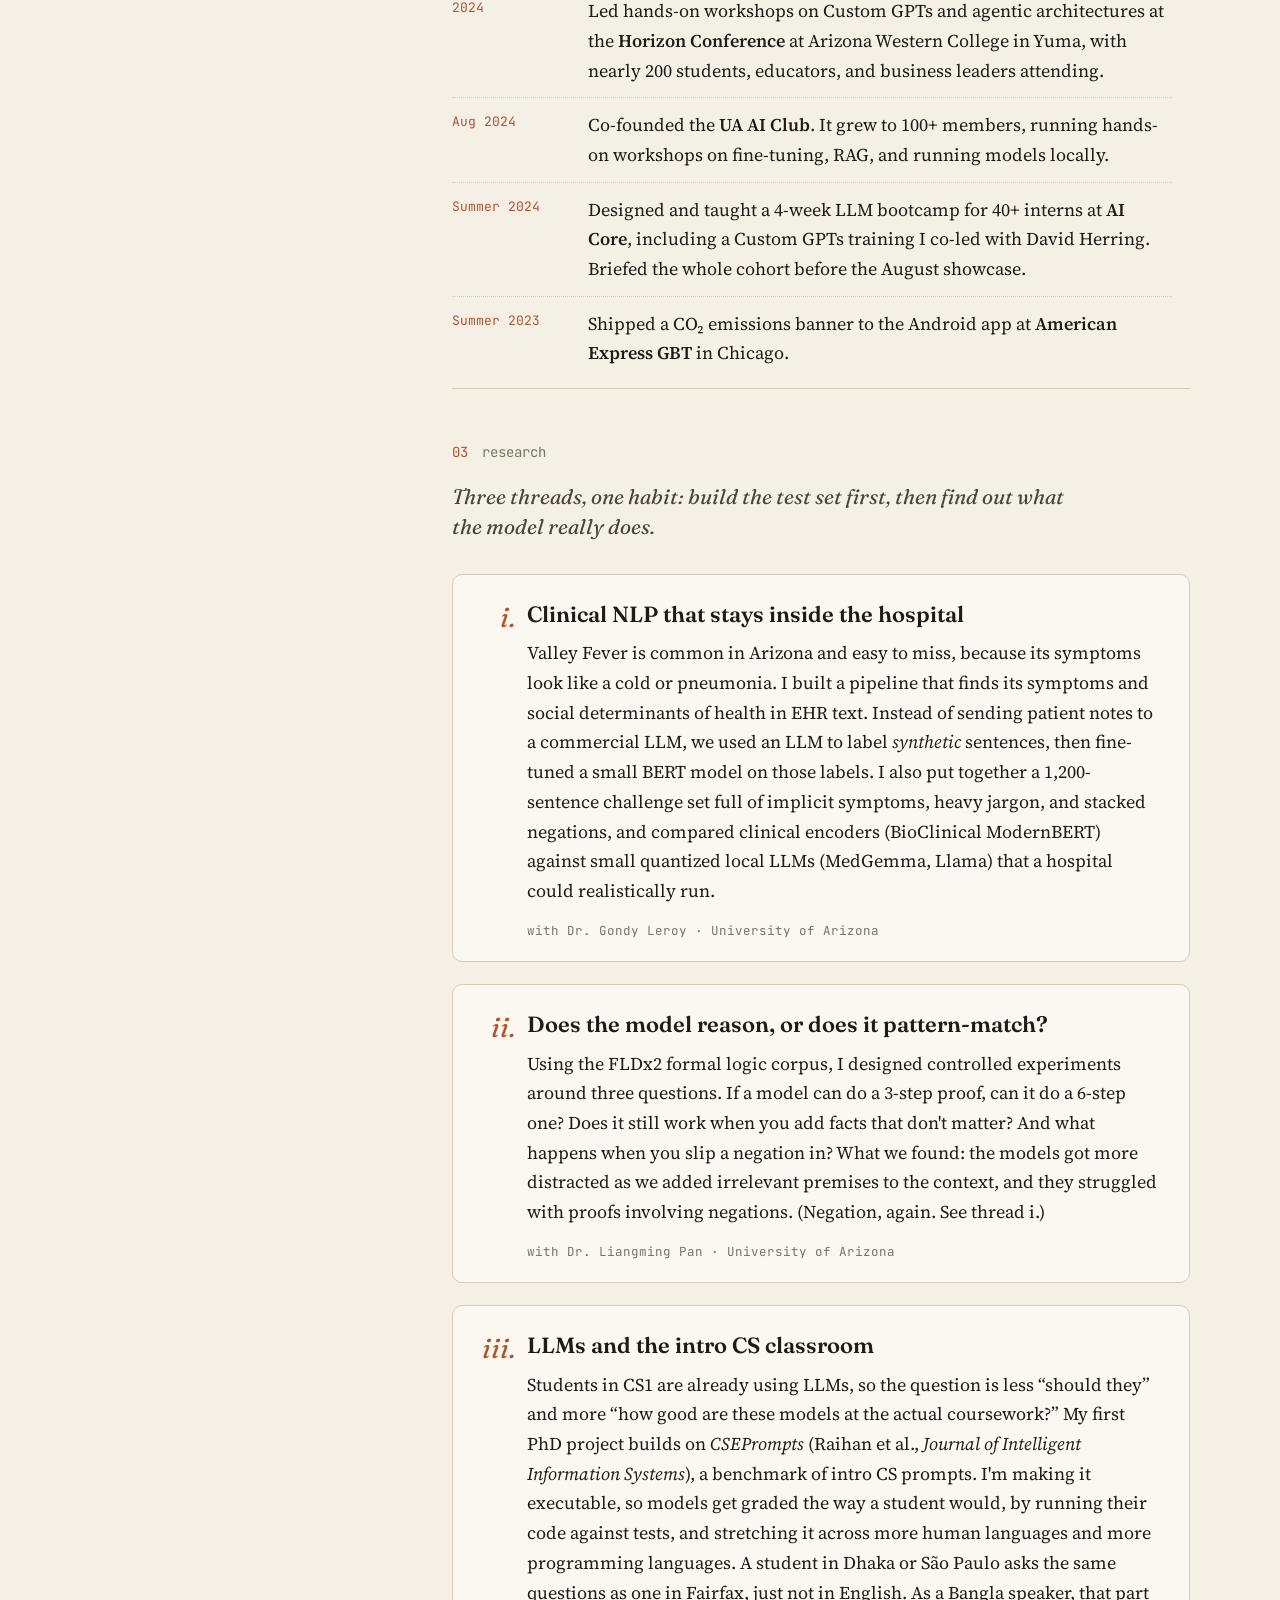
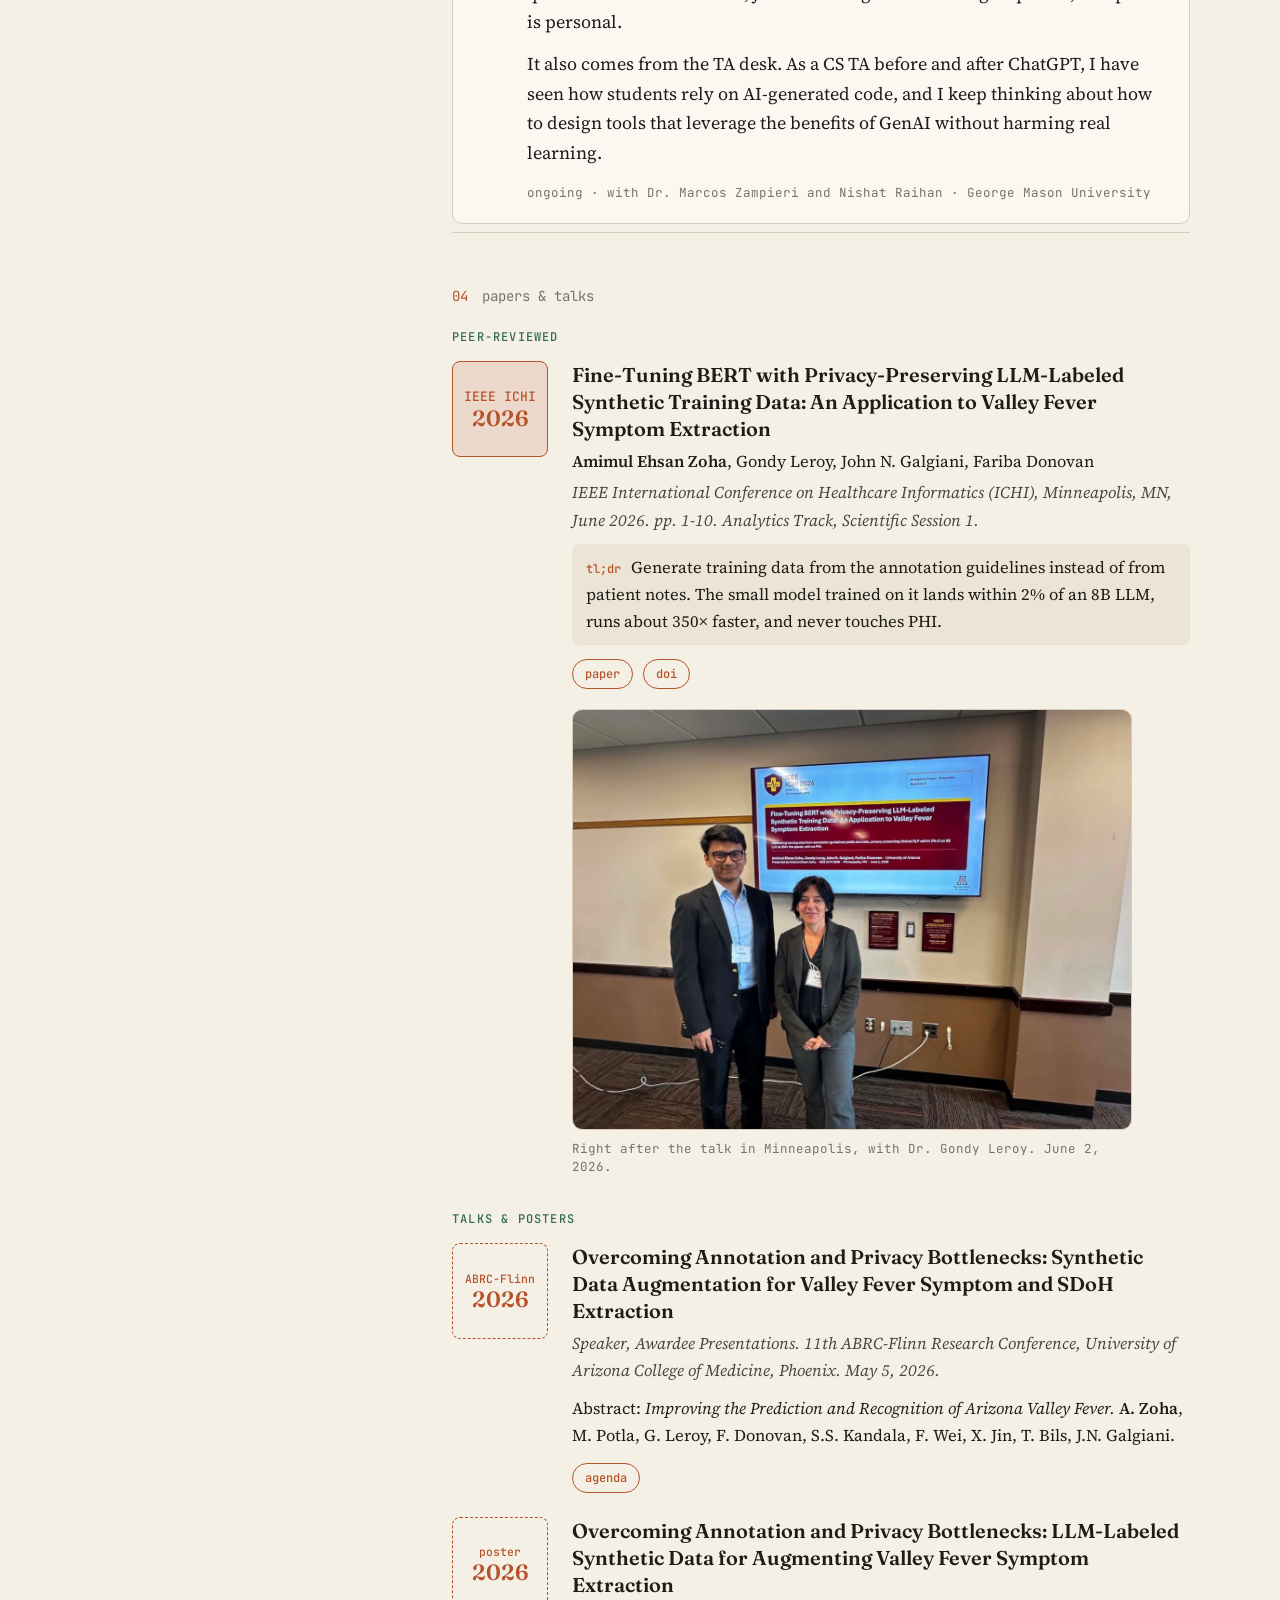
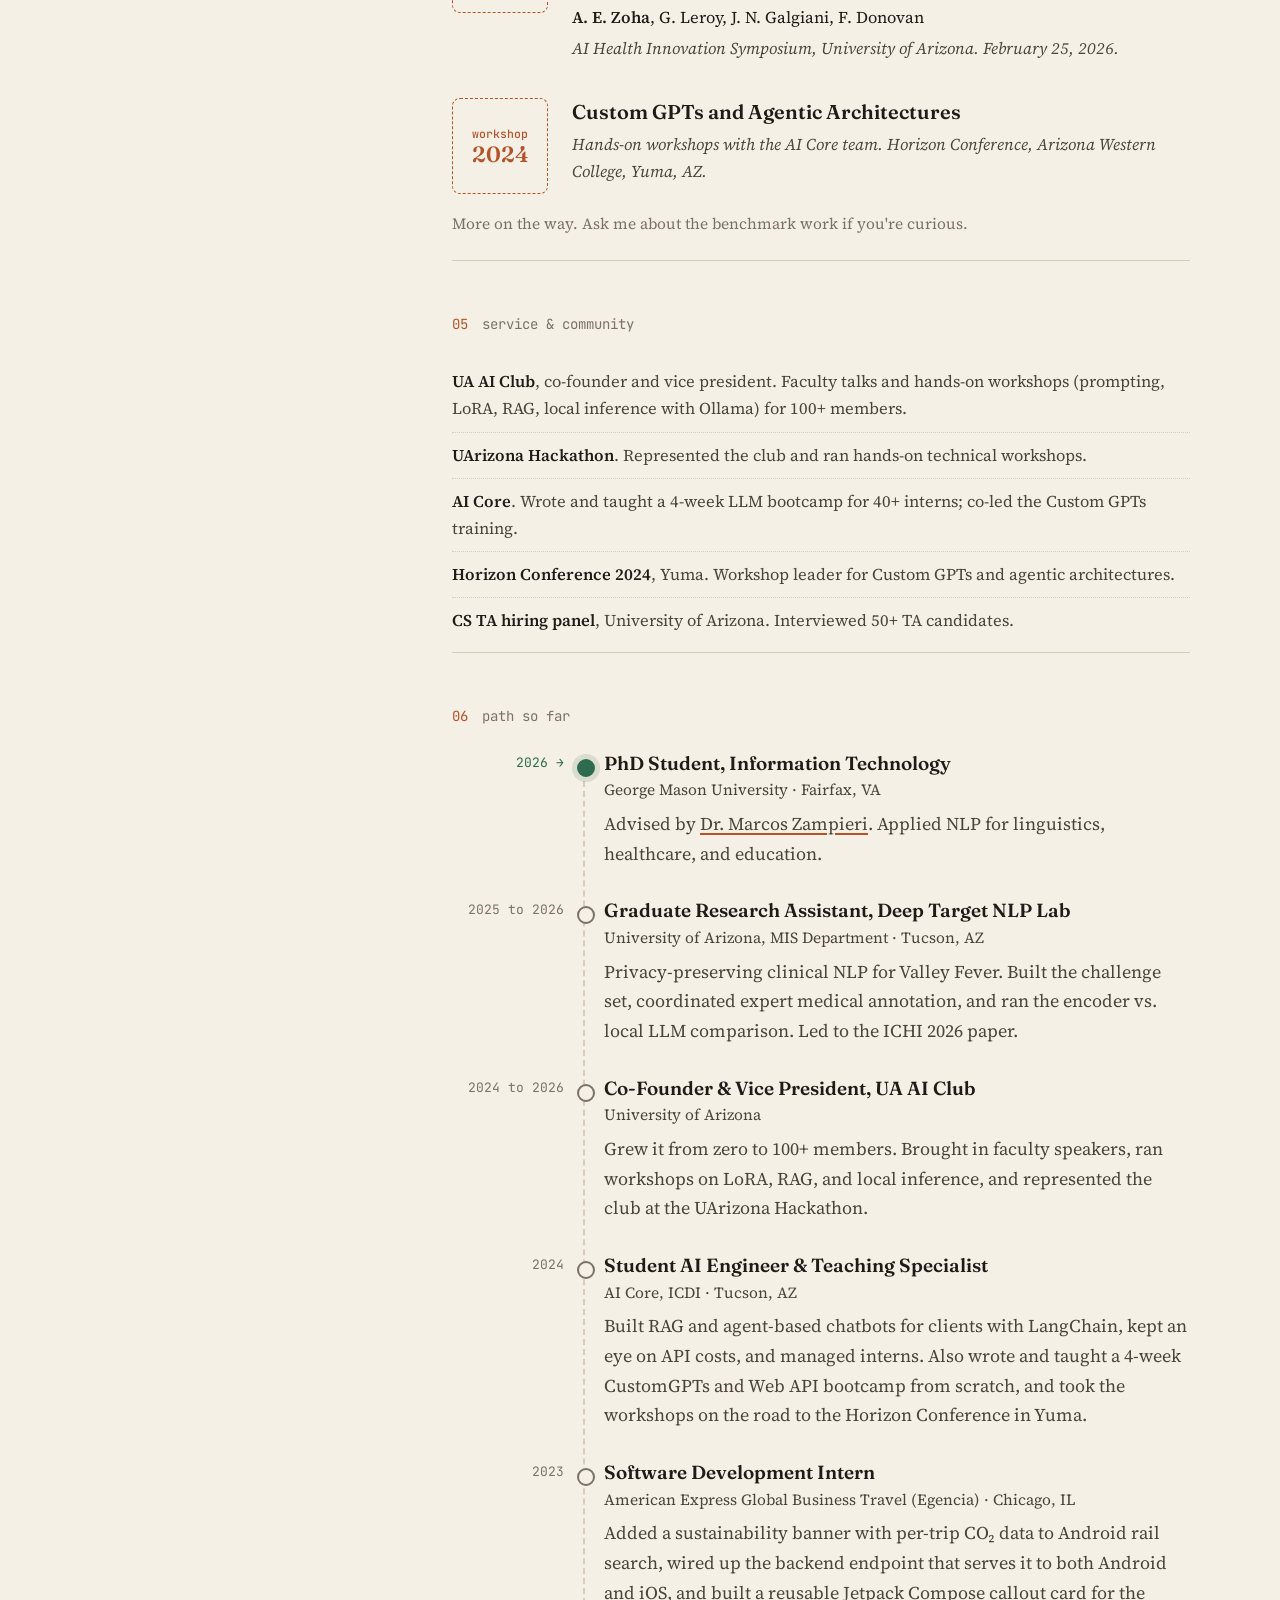
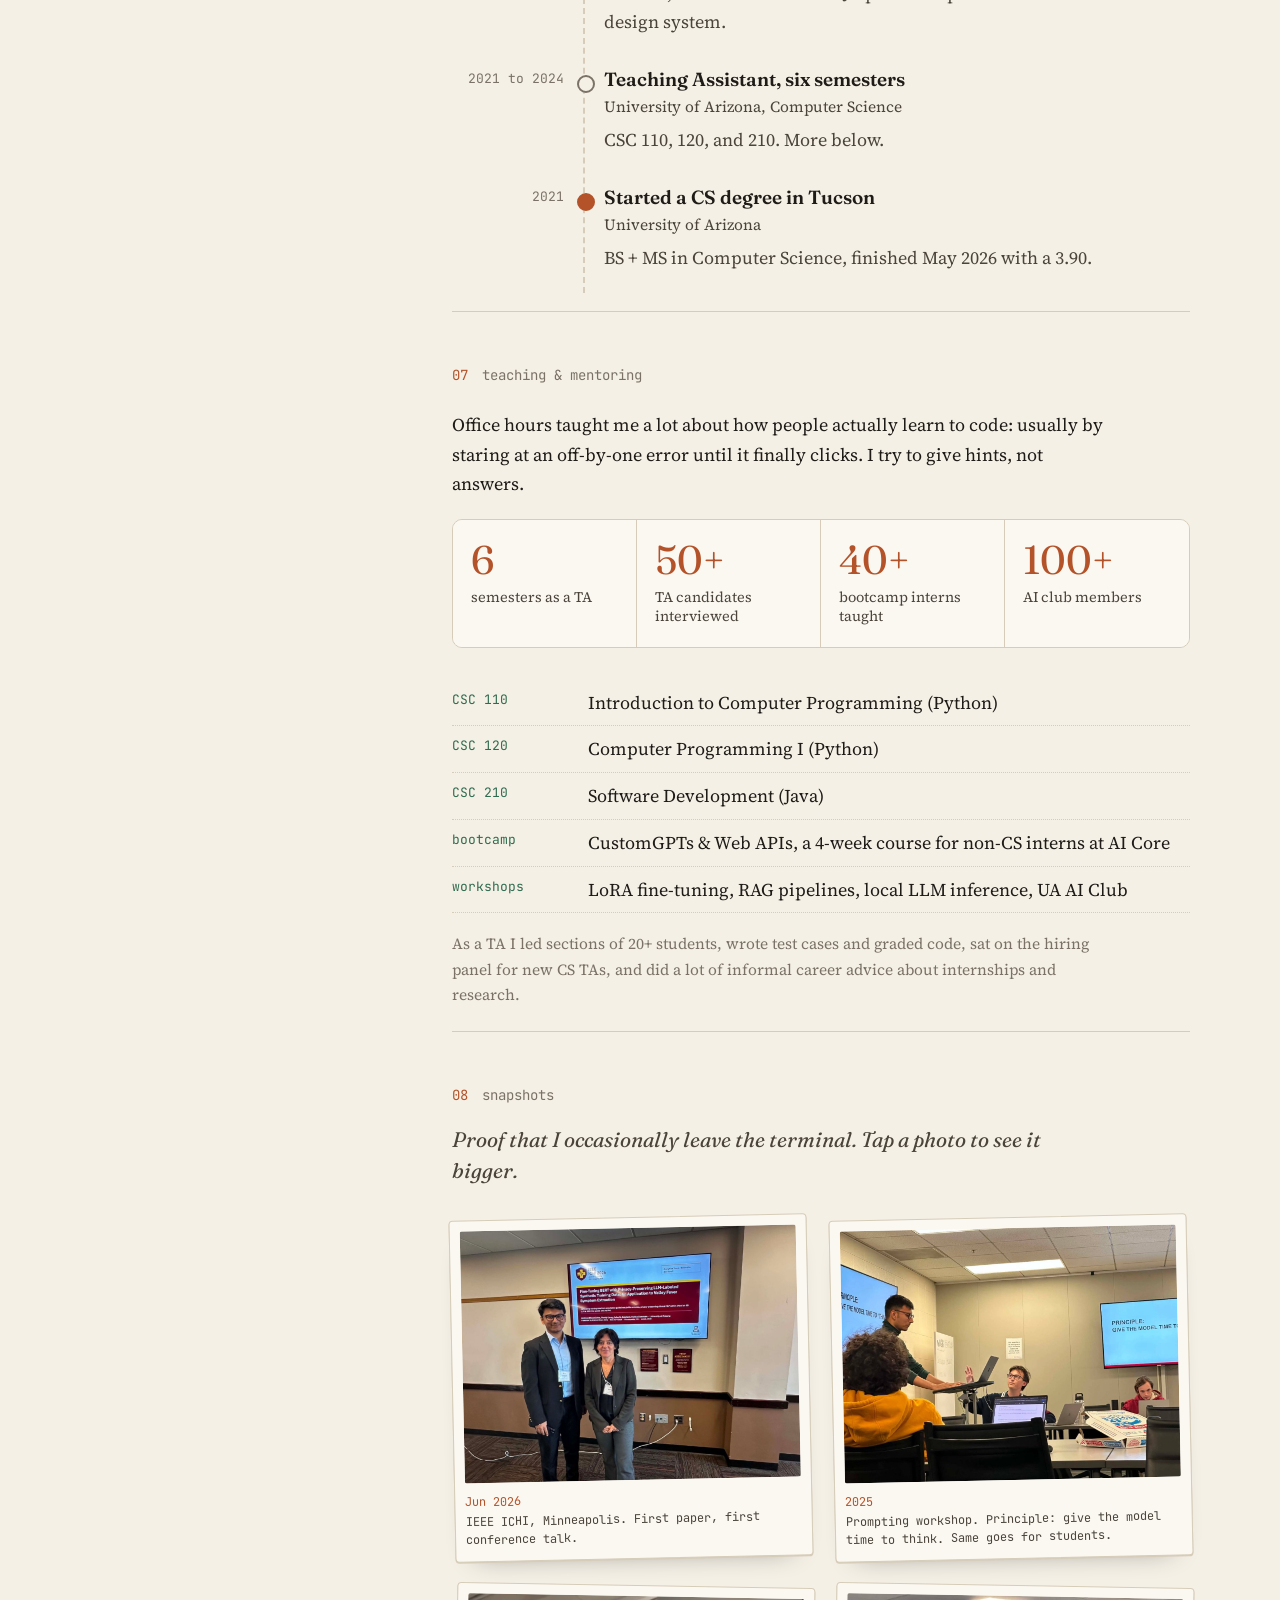
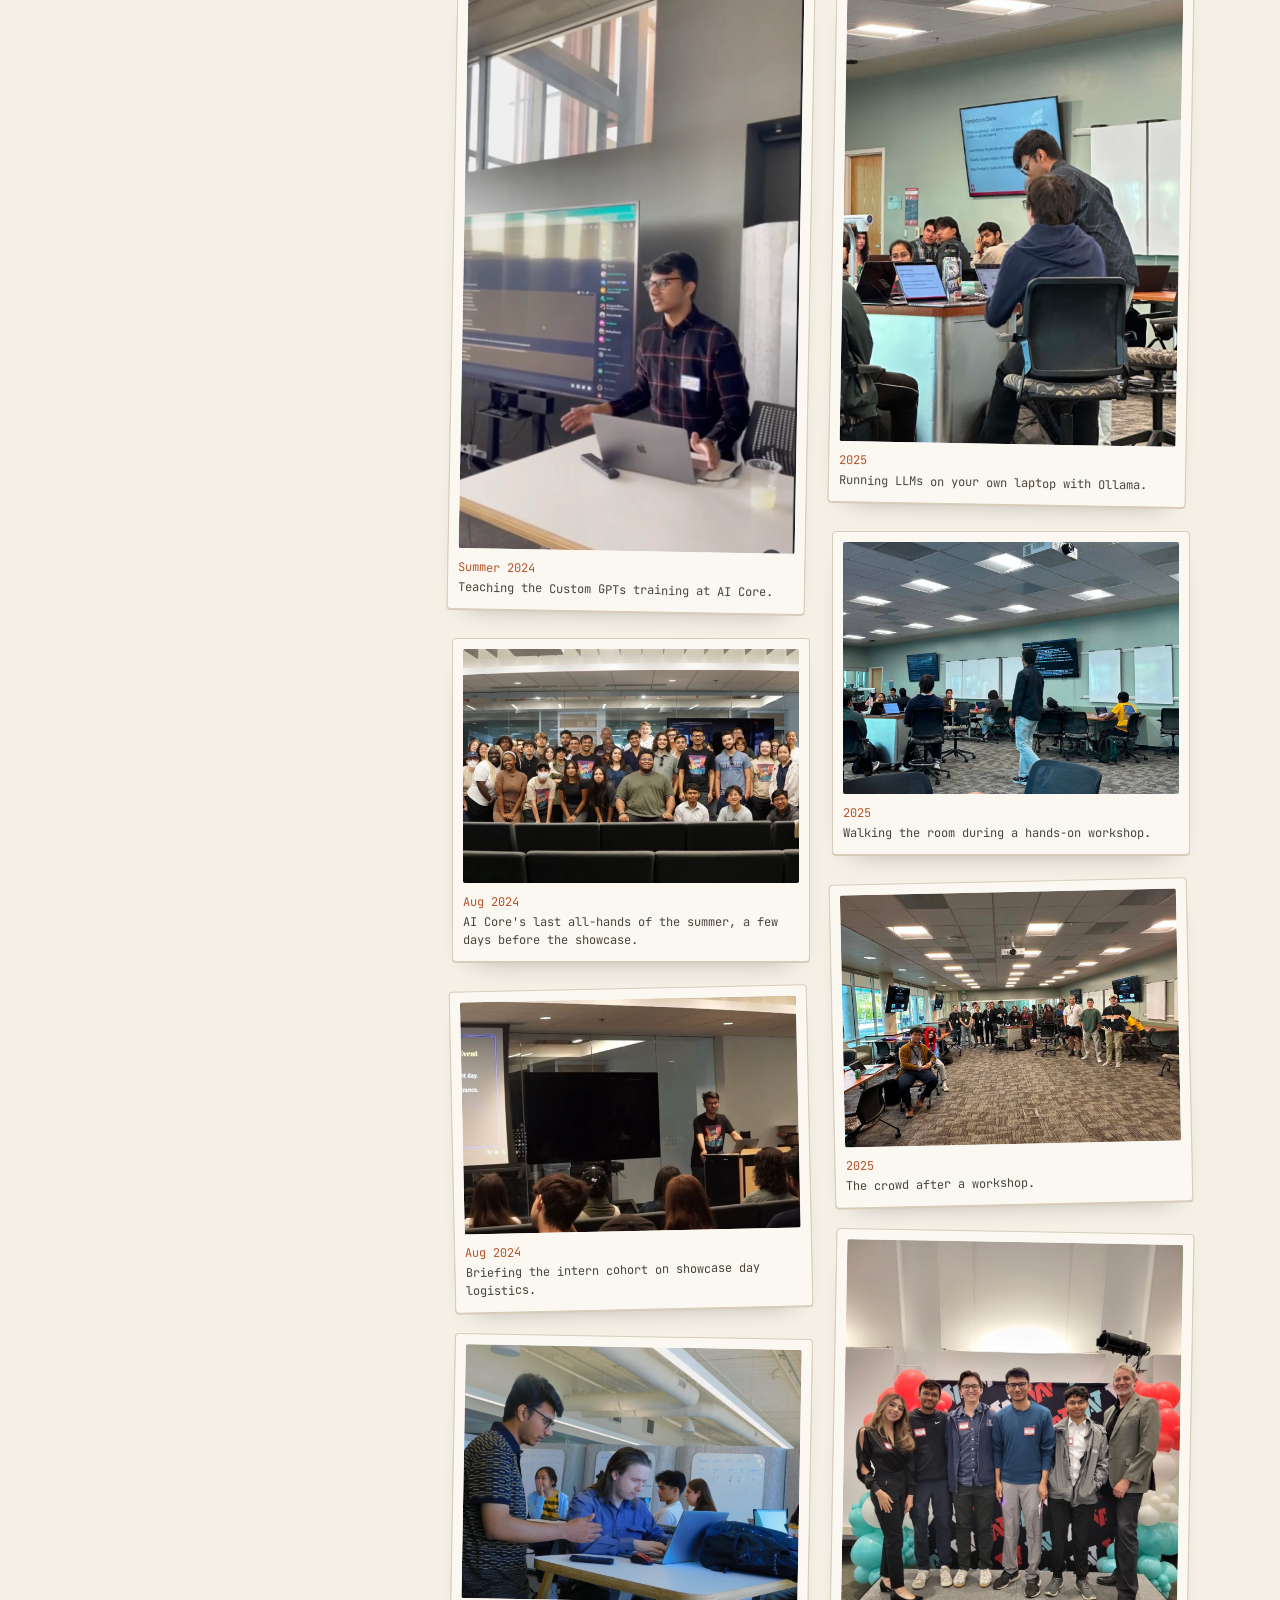
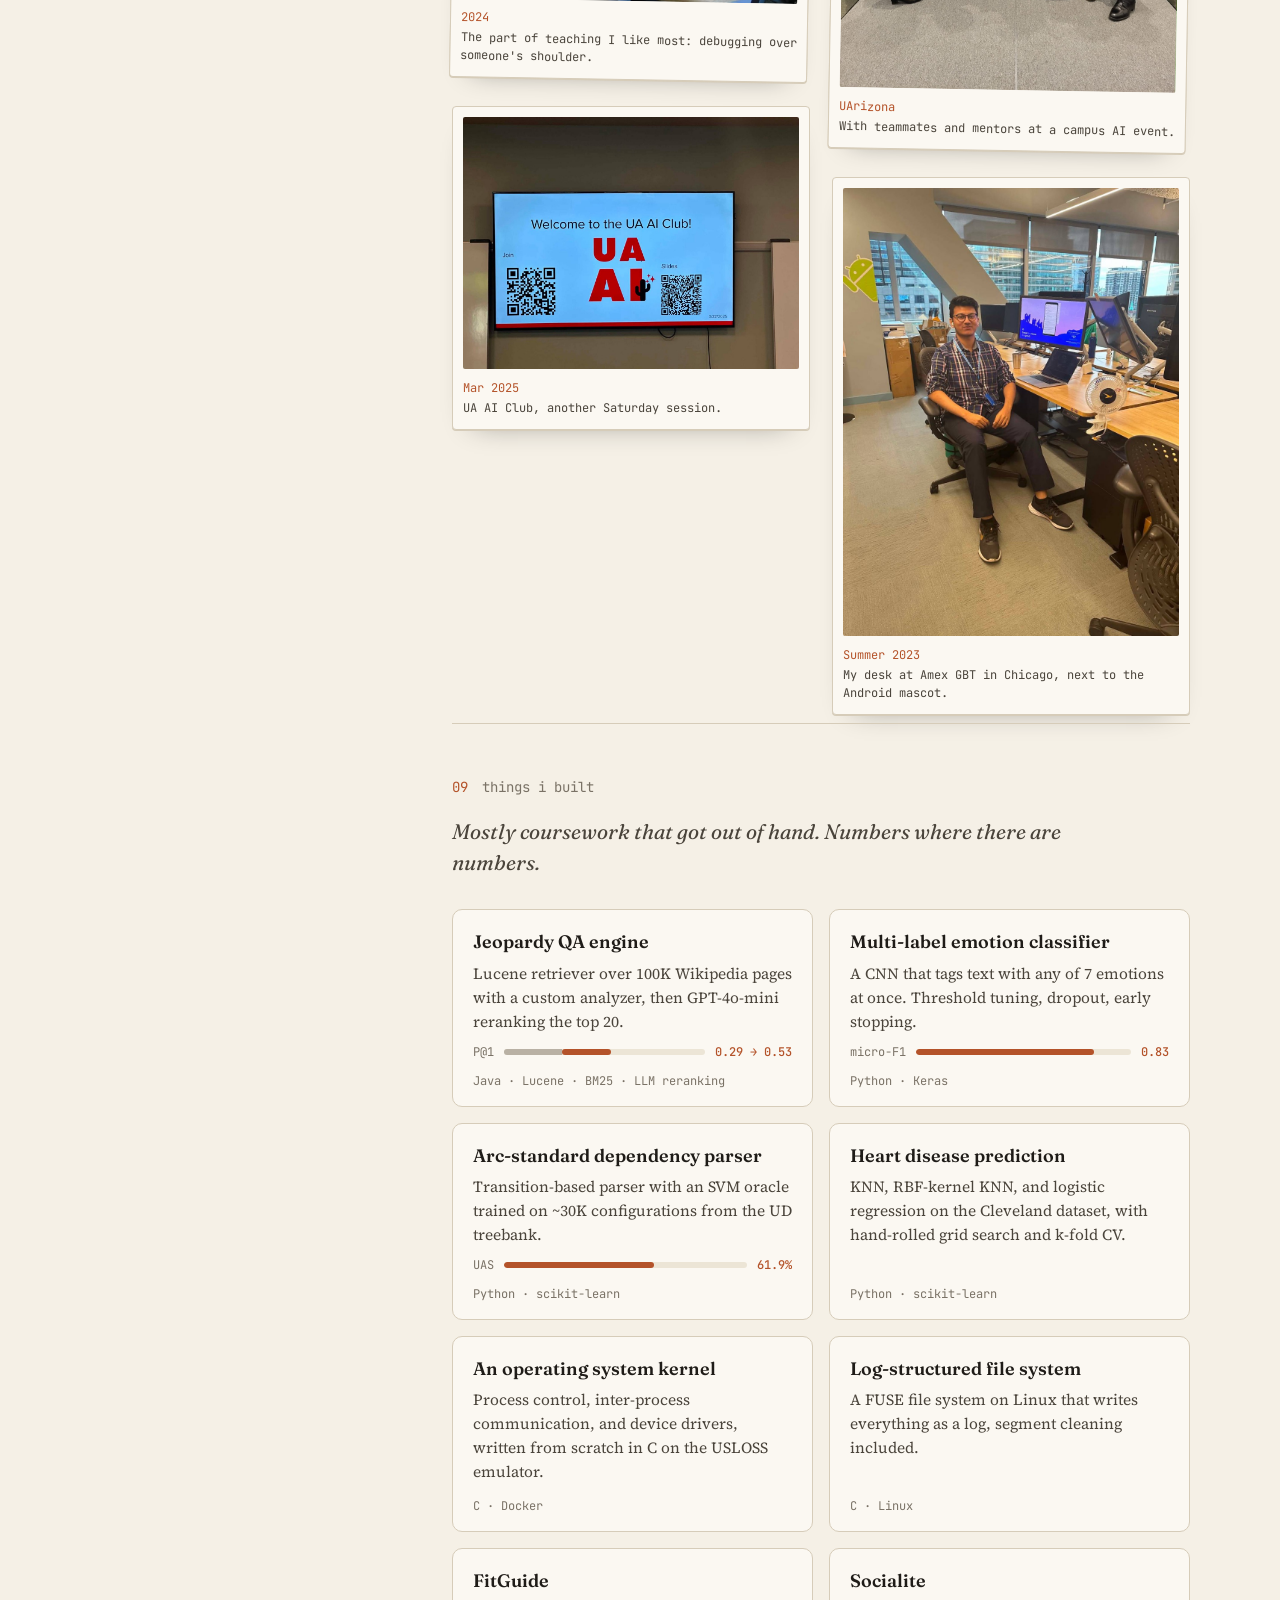
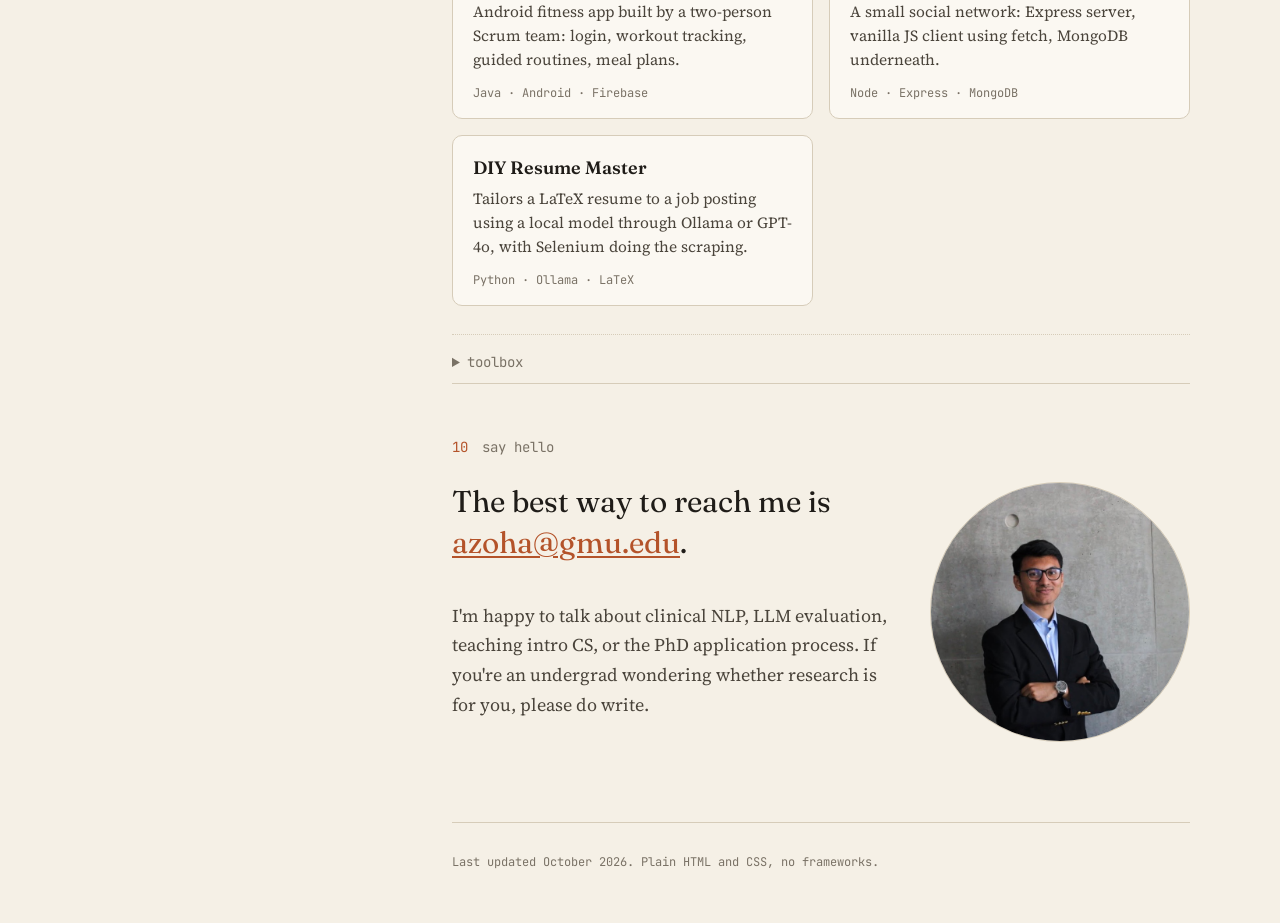
==== commit e10245c0: "Add goals statement text: education and healthcare focus, pull quote, findings Co-Authored-By: Claud" ====
--- a/index.html
+++ b/index.html
@@ -97,9 +97,11 @@
         <p>
           I'm a first-year PhD student in Information Technology at
           <strong>George Mason University</strong>, advised by
-          <strong><a href="https://mzampieri.com/" target="_blank" rel="noopener">Dr. Marcos Zampieri</a></strong>. I work on applied natural language processing, mostly
-          in places where getting it wrong actually costs someone something: healthcare, education,
-          and language itself.
+          <strong><a href="https://mzampieri.com/" target="_blank" rel="noopener">Dr. Marcos Zampieri</a></strong>. I work on applied AI and NLP, and I point it at two domains on purpose:
+          <strong>education</strong> and <strong>healthcare</strong>. To me they are the two most impactful
+          domains there are. Almost everyone passes through a classroom and a clinic, so a tool that works well
+          in either one can play a positive role in a lot of people's lives. That is where I want my applied
+          AI and NLP expertise to go.
         </p>
         <p>
           Before Mason I spent five years at the <strong>University of Arizona</strong>, where I finished
@@ -113,8 +115,23 @@
           The other half of my time in Tucson was spent teaching. Six semesters as a TA for intro
           Python and Java, a summer bootcamp on LLMs for people who had never written code, and a student AI
           club I co-founded that grew past a hundred members. A lot of my
-          research questions come from watching people learn.
+          research questions come from watching people learn. These experiences naturally shaped my goal of
+          pursuing a PhD and, one day, becoming a faculty member myself.
         </p>
+
+        <blockquote class="pull">
+          <p>What drives me is a genuine interest in designing and implementing reliable AI and NLP systems
+            for social good in impactful domains such as healthcare, education, and beyond.</p>
+          <cite>from my PhD goals statement</cite>
+        </blockquote>
+
+        <p class="pull-lead">The kind of system I have in mind:</p>
+        <ul class="tenets">
+          <li><b>genuinely helpful</b><span>Built around a real person's problem: a clinician reading notes, a student stuck on a bug.</span></li>
+          <li><b>cheap to run</b><span>Efficient in cost and compute, so a hospital or a university can actually afford to deploy it.</span></li>
+          <li><b>fits in</b><span>Embedded so the human interaction feels seamless, not bolted on.</span></li>
+          <li><b>keeps secrets</b><span>Sensitive data stays protected. Patient notes never leave the building.</span></li>
+        </ul>
         <figure class="wide-photo">
           <img src="assets/photos/grad-catalinas.jpg" alt="Amimul in a graduation stole, sitting on a rock in the mountains above Tucson at sunset" loading="lazy" width="1400" height="788">
           <figcaption>Grad photos in the mountains above Tucson, spring 2026. Five years of desert, wrapped up.</figcaption>
@@ -169,7 +186,9 @@
           <h4>Does the model reason, or does it pattern-match?</h4>
           <p>Using the FLDx2 formal logic corpus, I designed controlled experiments around three questions.
             If a model can do a 3-step proof, can it do a 6-step one? Does it still work when you add facts that
-            don't matter? And what happens when you slip a negation in? (Negation, again. See thread i.)</p>
+            don't matter? And what happens when you slip a negation in? What we found: the models got more distracted
+            as we added irrelevant premises to the context, and they struggled with proofs involving negations.
+            (Negation, again. See thread i.)</p>
           <p class="thread-meta">with Dr. Liangming Pan &middot; University of Arizona</p>
         </article>
 
@@ -181,7 +200,11 @@
             <em>CSEPrompts</em> (Raihan et al., <em>Journal of Intelligent Information Systems</em>), a benchmark of
             intro CS prompts. I'm making it executable, so models get graded the way a student would, by running
             their code against tests, and stretching it across more human languages and more programming languages.
-            A student in Dhaka or S&atilde;o Paulo asks the same questions as one in Fairfax, just not in English.</p>
+            A student in Dhaka or S&atilde;o Paulo asks the same questions as one in Fairfax, just not in English.
+            As a Bangla speaker, that part is personal.</p>
+          <p>It also comes from the TA desk. As a CS TA before and after ChatGPT, I have seen how students rely on
+            AI-generated code, and I keep thinking about how to design tools that leverage the benefits of GenAI
+            without harming real learning.</p>
           <p class="thread-meta">ongoing &middot; with Dr. Marcos Zampieri and Nishat Raihan &middot; George Mason University</p>
         </article>
       </div>
--- a/assets/style.css
+++ b/assets/style.css
@@ -201,6 +201,23 @@
 .now p { margin: 0; }
 .now-tag { font: 500 11px/1 var(--mono); text-transform: uppercase; letter-spacing: .1em; color: var(--sage); margin-bottom: 10px !important; }
 
+/* Pull quote + tenets */
+.pull {
+  margin: 30px 0 26px; padding: 4px 0 4px 26px; border-left: 3px solid var(--clay); position: relative;
+}
+.pull::before {
+  content: "\201C"; position: absolute; left: 14px; top: -34px;
+  font: 400 84px/1 var(--display); color: var(--clay); opacity: .25;
+}
+.pull p { font: italic 400 clamp(20px, 2.2vw, 25px)/1.42 var(--display); margin: 0 0 10px; color: var(--ink); }
+.pull cite { font: 400 12px/1 var(--mono); font-style: normal; color: var(--ink-3); }
+.pull cite::before { content: "~ "; }
+.pull-lead { margin: 0 0 12px !important; color: var(--ink-2); }
+.tenets { list-style: none; padding: 0; margin: 0 0 8px; display: grid; grid-template-columns: repeat(2, minmax(0, 1fr)); gap: 12px; }
+.tenets li { background: var(--card); border: 1px solid var(--rule); border-radius: 8px; padding: 14px 16px; }
+.tenets b { display: block; font: 500 12px/1 var(--mono); text-transform: uppercase; letter-spacing: .08em; color: var(--sage); margin-bottom: 8px; }
+.tenets span { font-size: 15.5px; color: var(--ink-2); line-height: 1.5; display: block; }
+
 /* News */
 .news { list-style: none; margin: 0; padding: 0; max-width: 720px; }
 .news li { display: grid; grid-template-columns: 116px 1fr; gap: 20px; padding: 12px 0; border-bottom: 1px dotted var(--rule); }
@@ -389,6 +406,7 @@
   .shell { padding: 0 16px; }
   .news li, .courses li { grid-template-columns: 1fr; gap: 2px; }
   .two { grid-template-columns: 1fr; gap: 28px; }
+  .tenets { grid-template-columns: 1fr; }
   .inline-photo { margin-left: 0; }
   .contact { grid-template-columns: 1fr; }
   .contact-photo { grid-column: 1 !important; grid-row: auto; width: 140px; margin-bottom: 18px; }
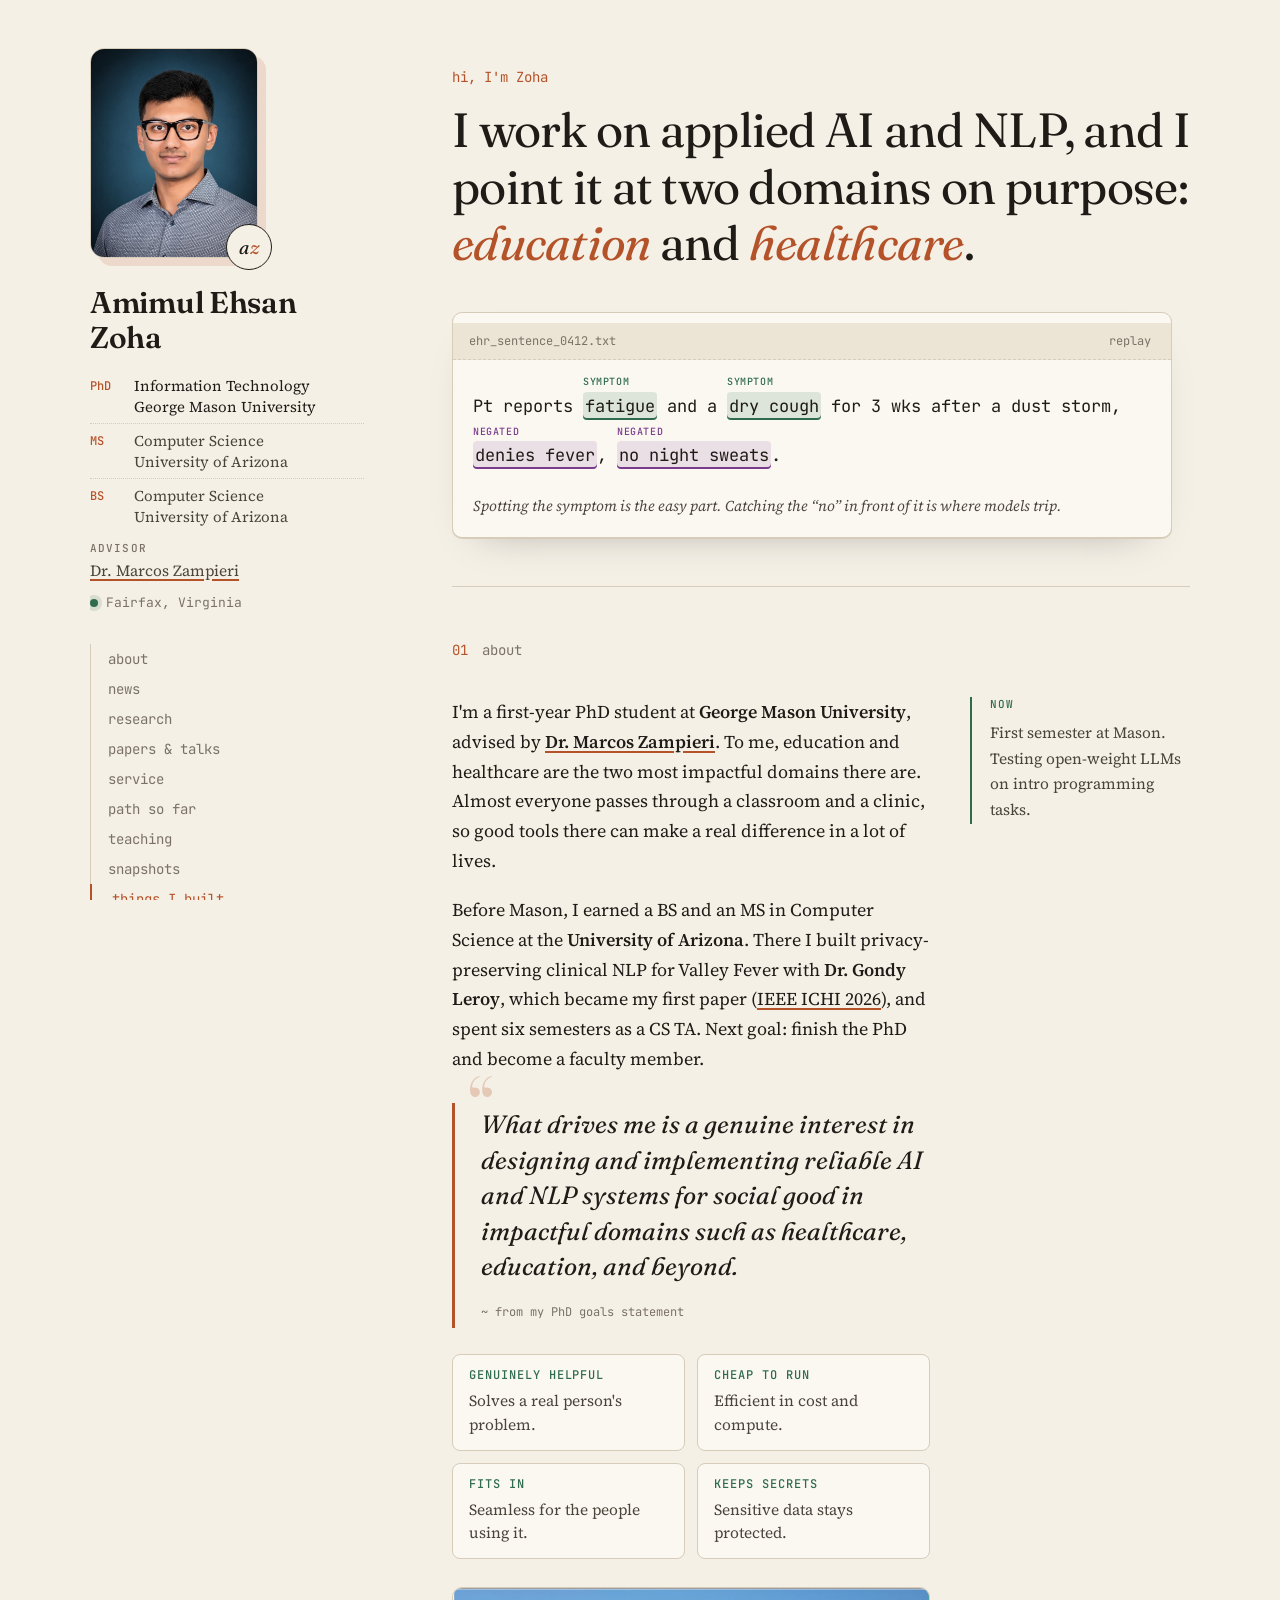
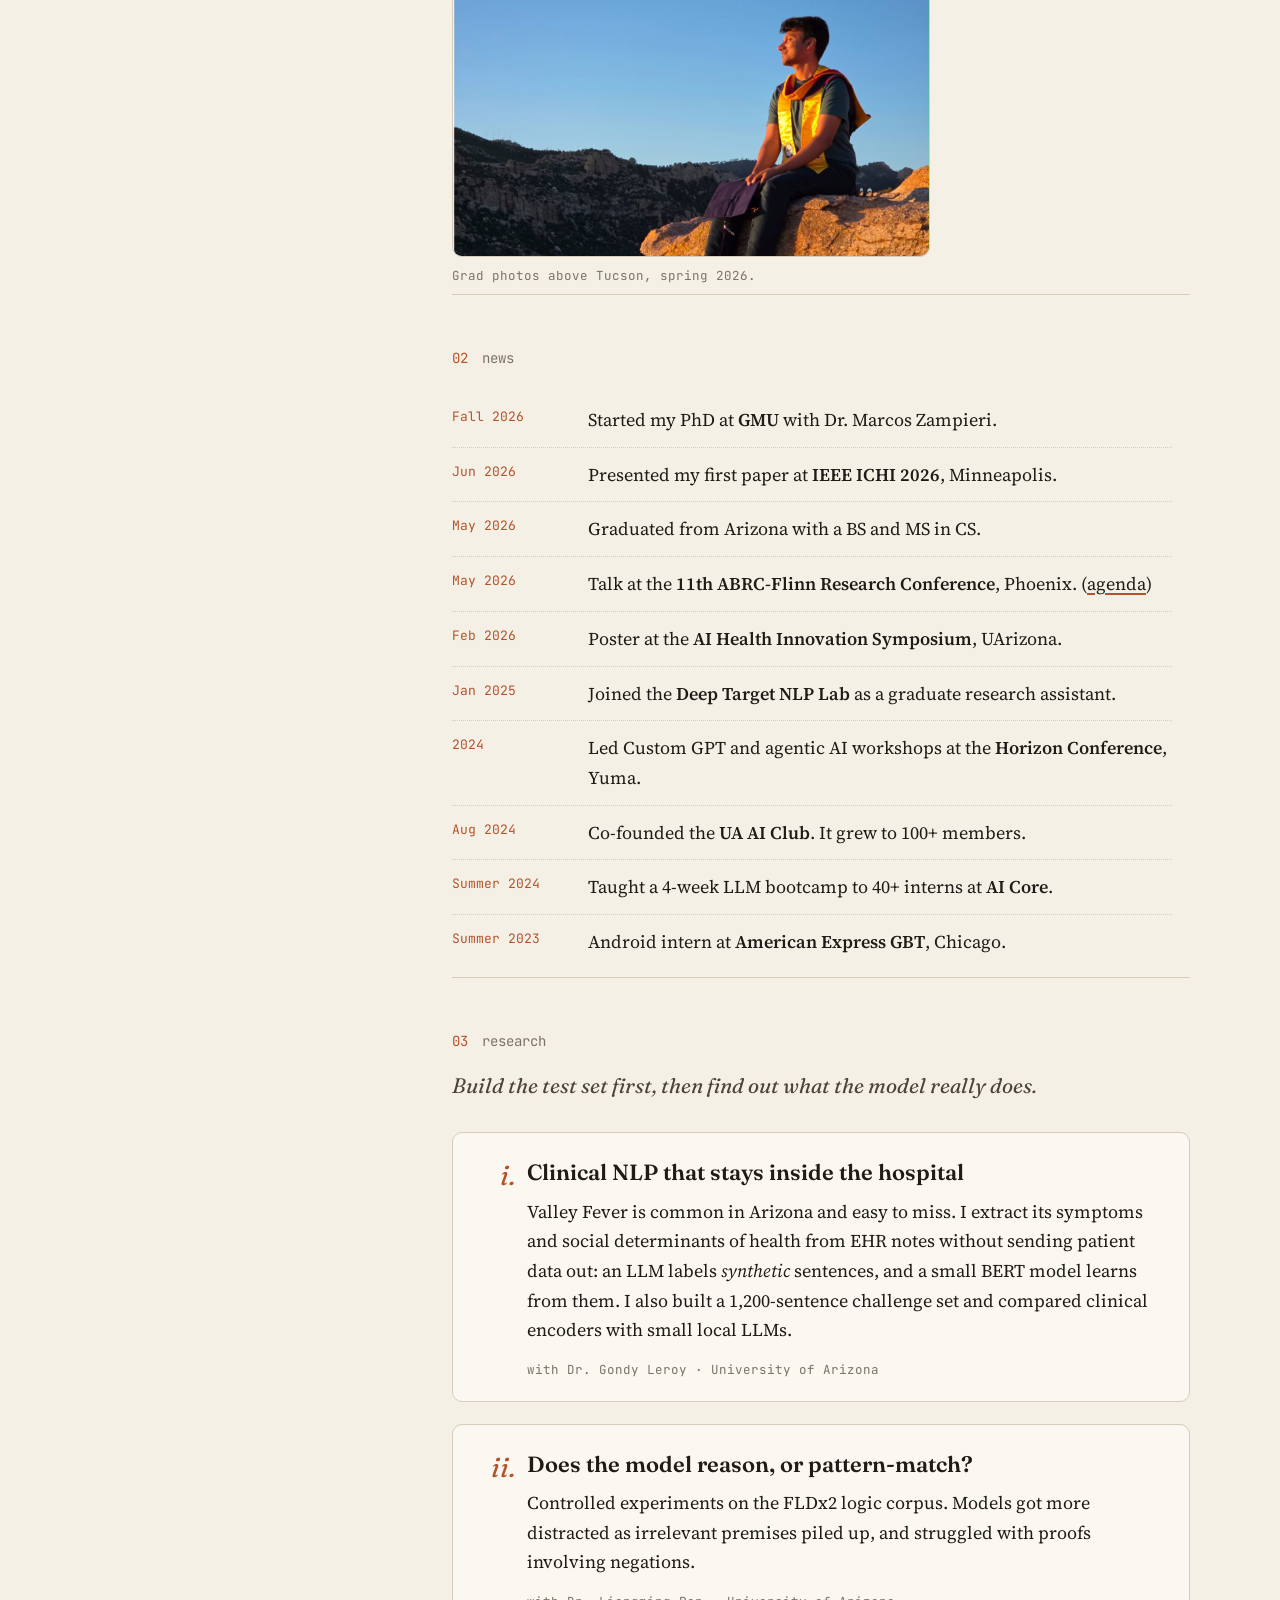
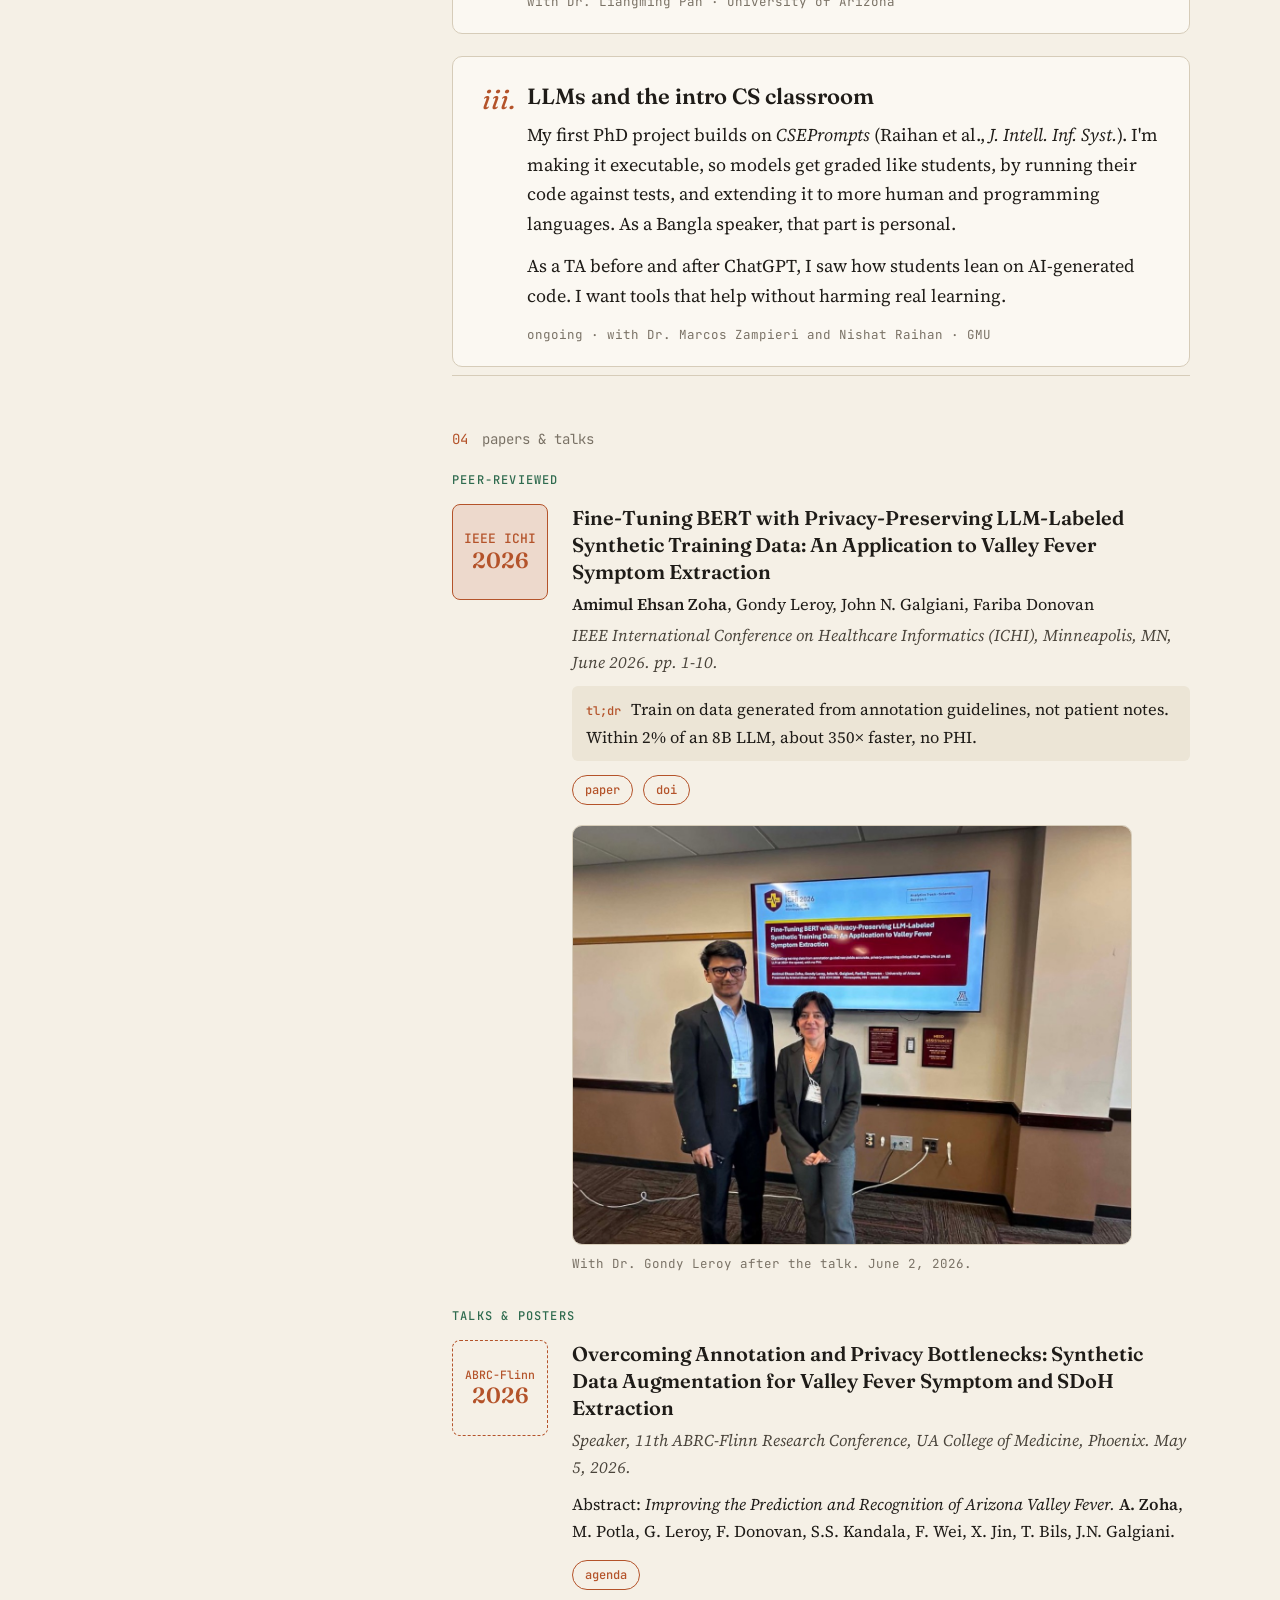
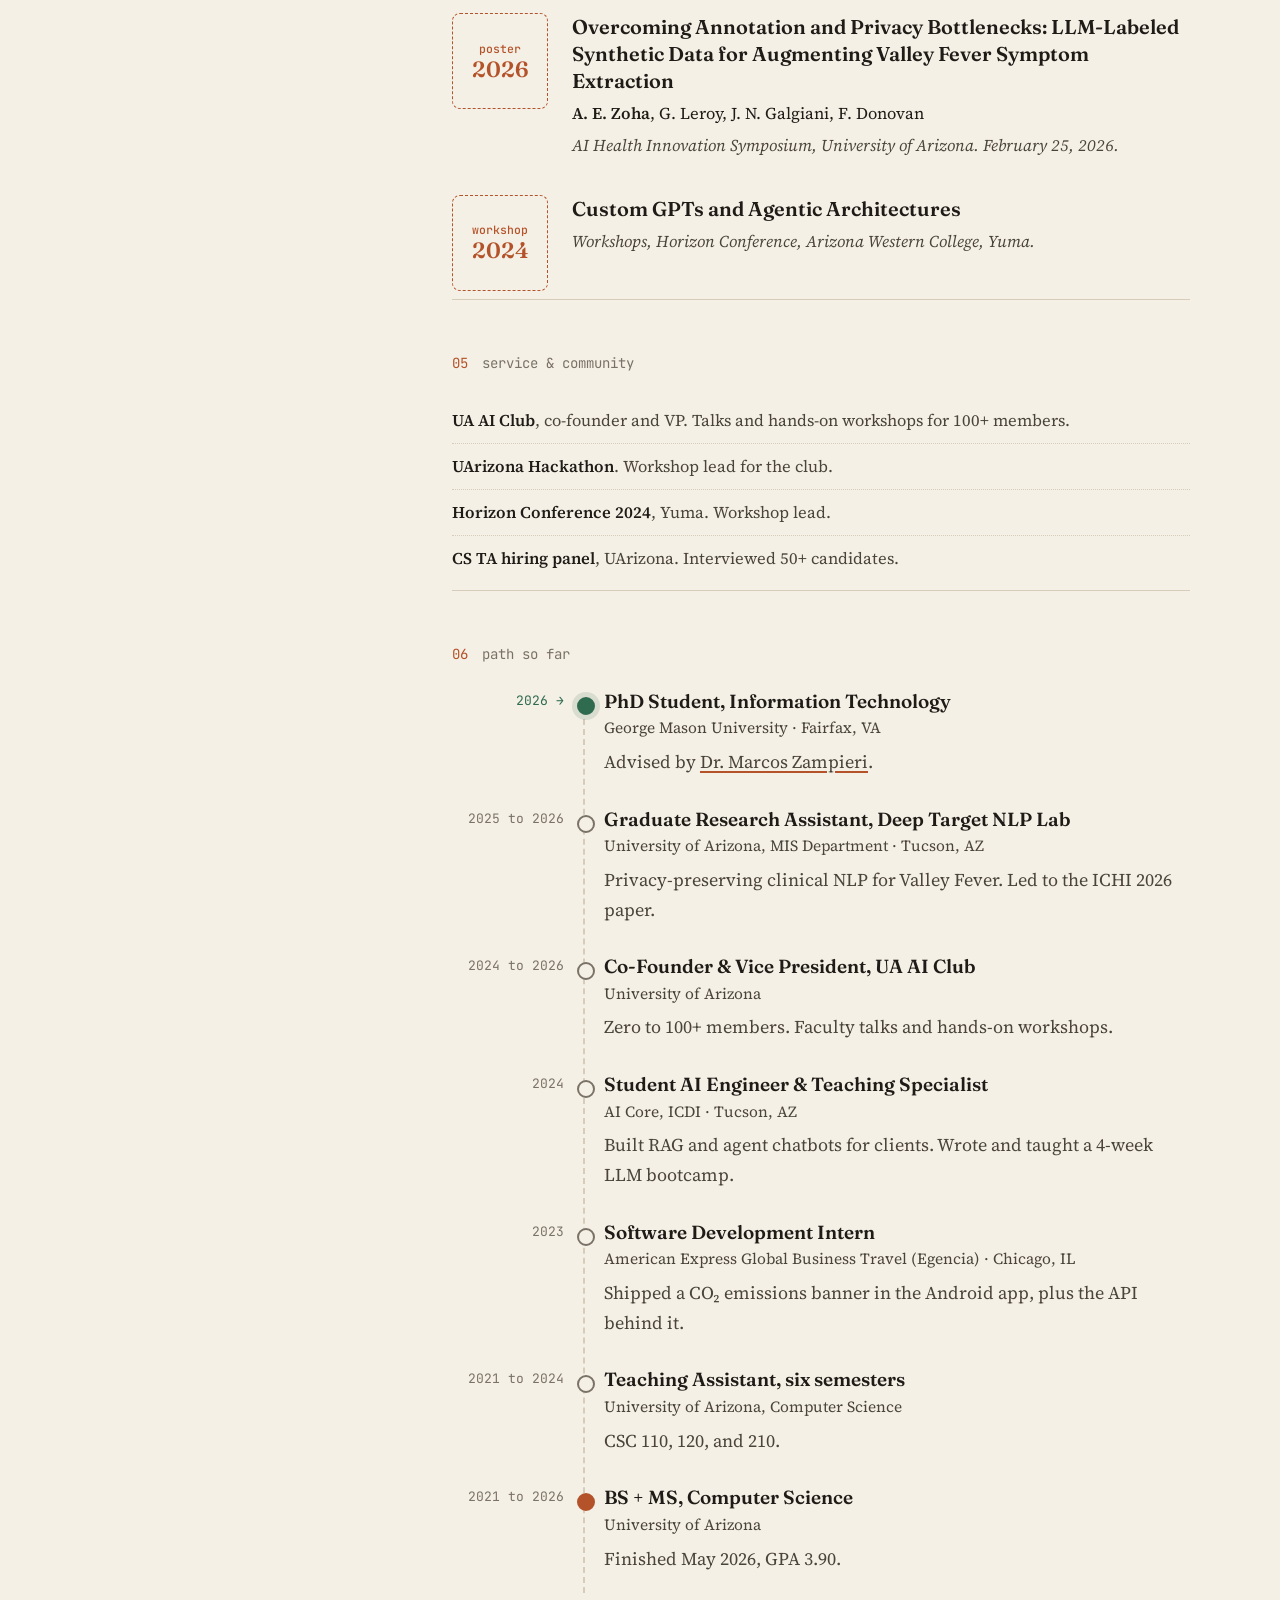
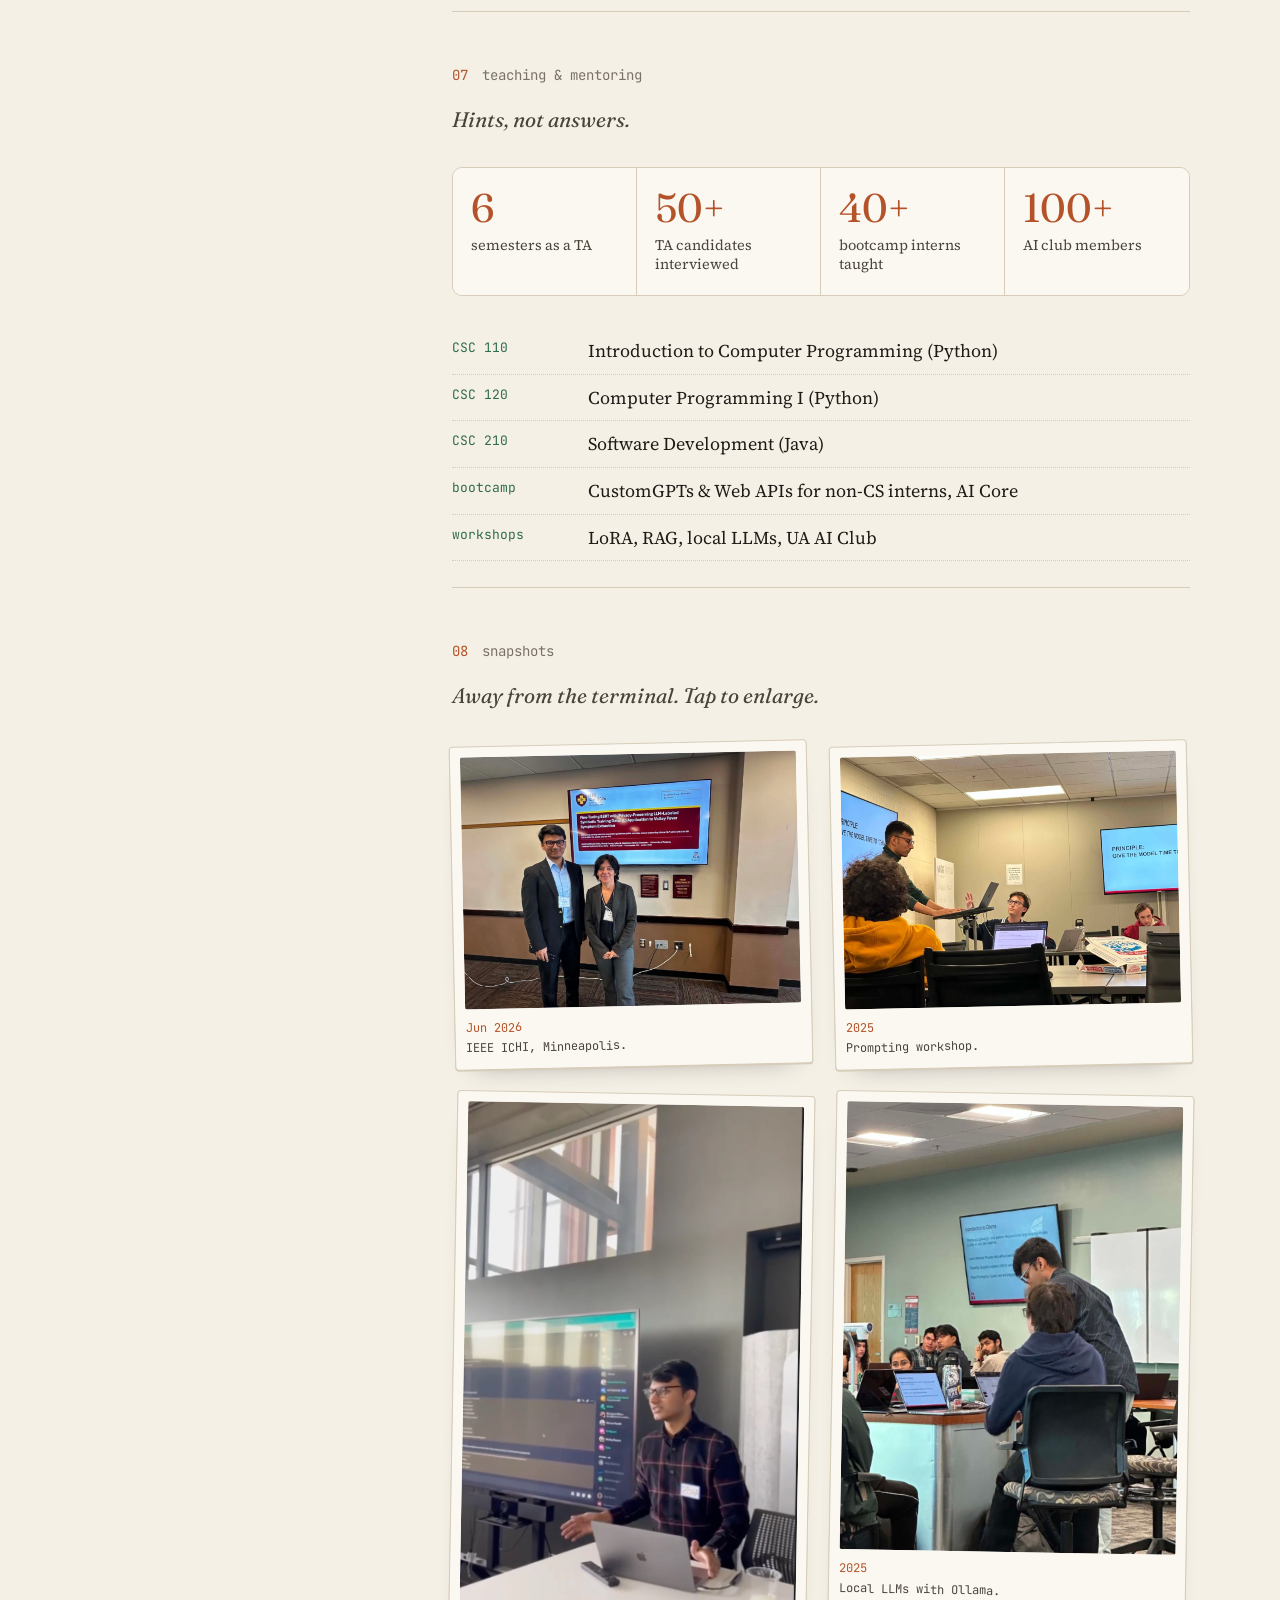
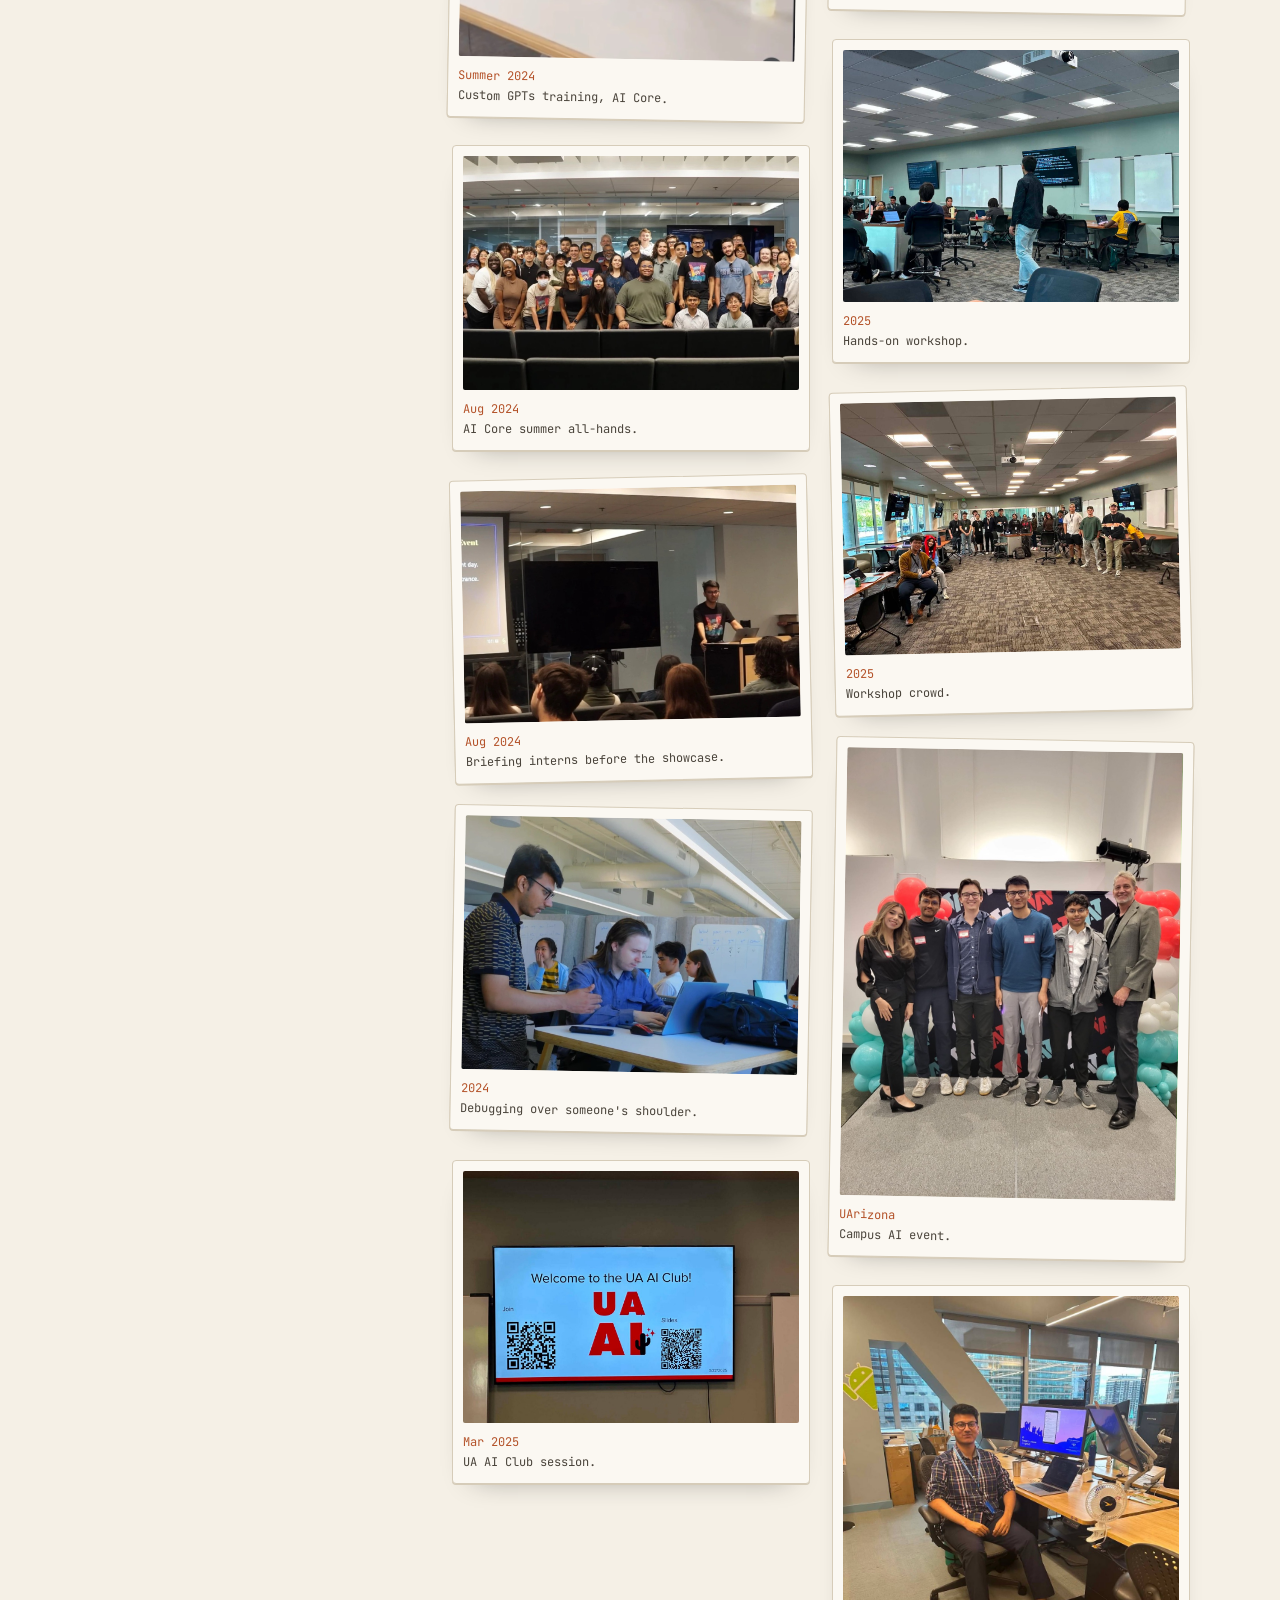
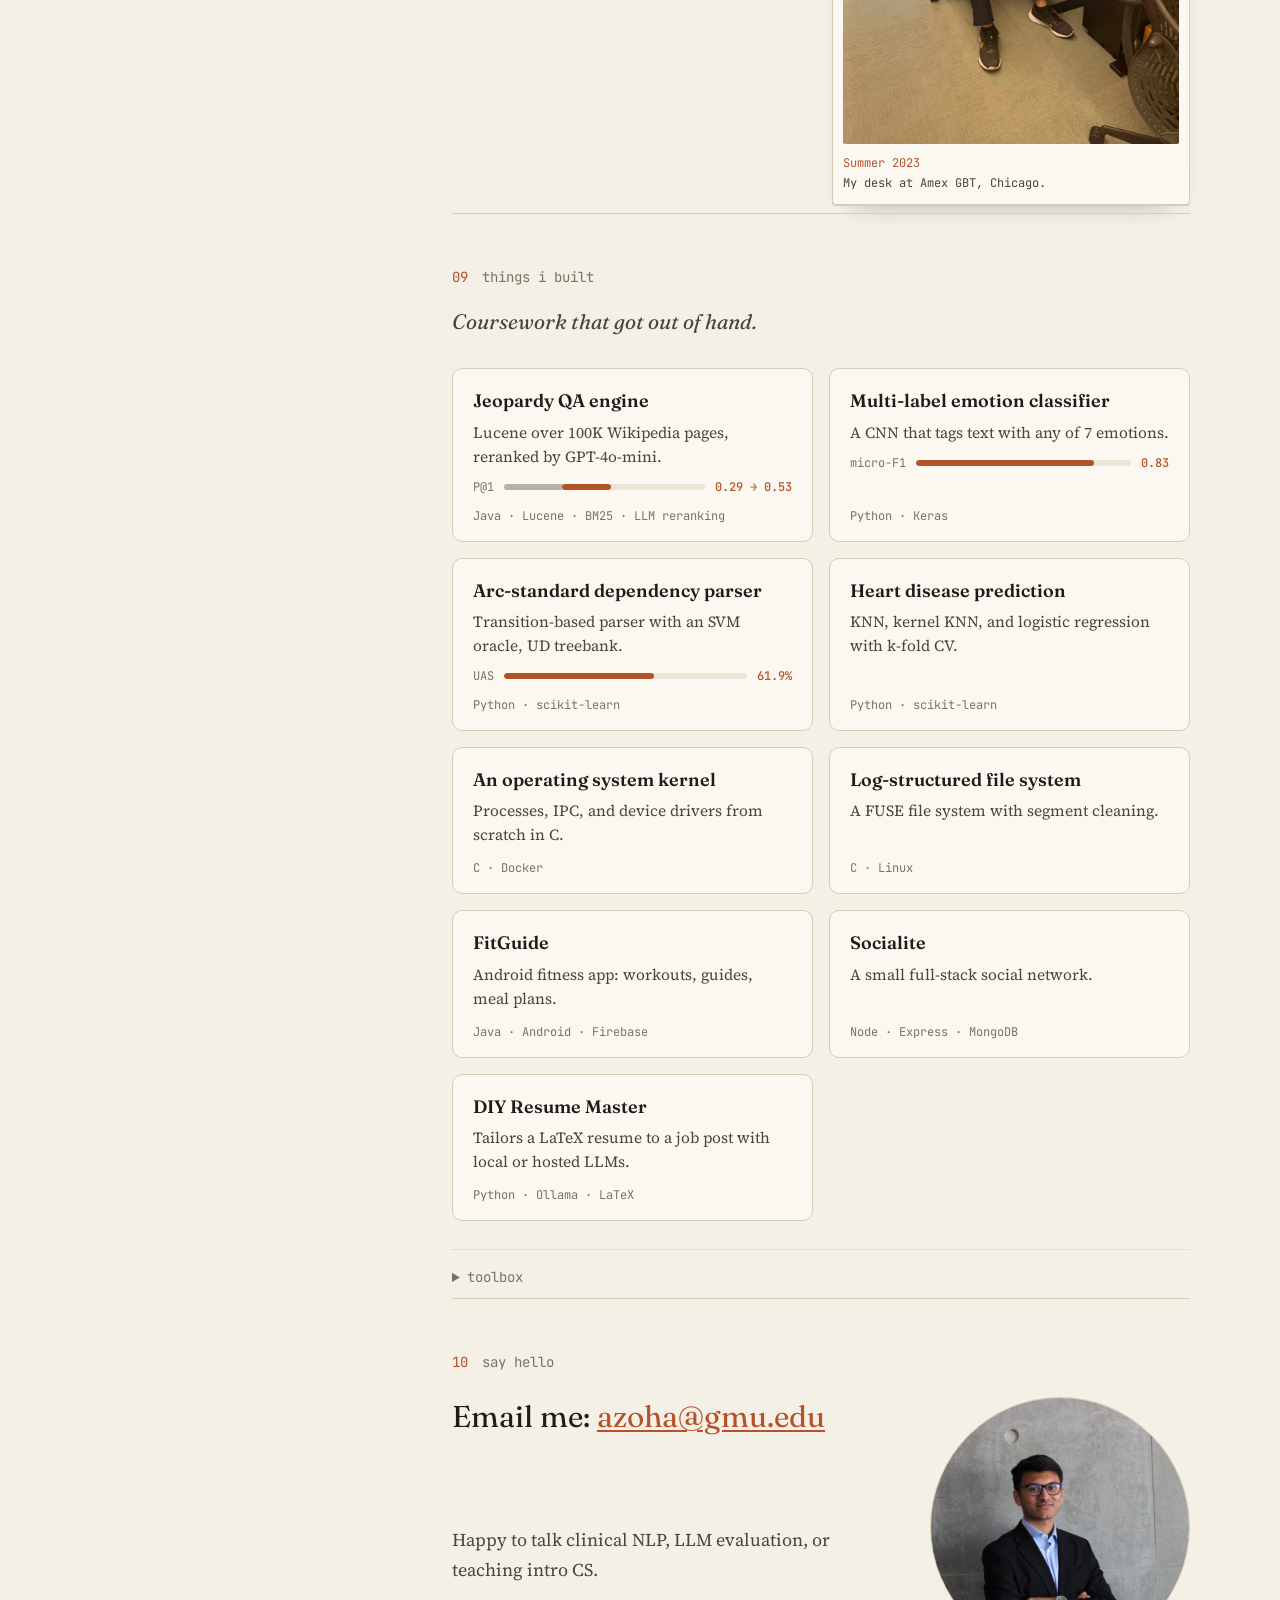
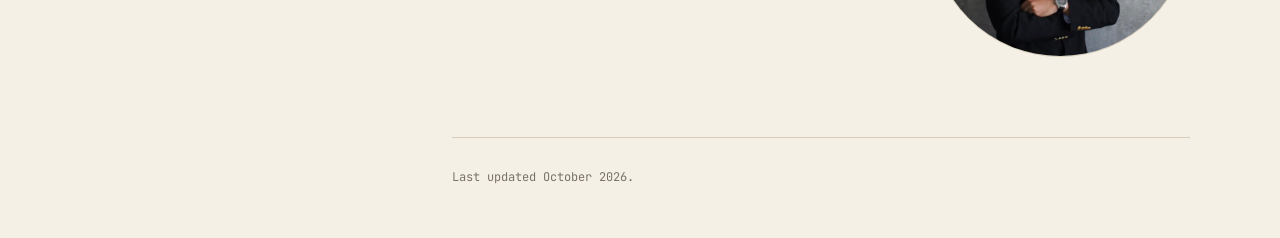
==== commit fd26f6e7: "New hero line, degrees in sidebar, trim copy across the site Co-Authored-By: Claude Opus 5.5 <norepl" ====
--- a/index.html
+++ b/index.html
@@ -32,7 +32,11 @@
         <span class="mark" aria-hidden="true"><span>a</span><span>z</span></span>
       </a>
       <h1 class="name">Amimul Ehsan Zoha</h1>
-      <p class="role">PhD student, Information Technology<br>George Mason University</p>
+      <ul class="degrees">
+        <li><b>PhD</b><span>Information Technology<br>George Mason University</span></li>
+        <li><b>MS</b><span>Computer Science<br>University of Arizona</span></li>
+        <li><b>BS</b><span>Computer Science<br>University of Arizona</span></li>
+      </ul>
       <p class="advisor"><span>advisor</span><a href="https://mzampieri.com/" target="_blank" rel="noopener">Dr. Marcos Zampieri</a></p>
       <p class="place"><span class="dot" aria-hidden="true"></span>Fairfax, Virginia</p>
 
@@ -69,8 +73,8 @@
     <!-- Hero -->
     <section class="hero">
       <p class="kicker">hi, I'm Zoha</p>
-      <h2 class="hero-line">I build language tools that read the messy stuff:
-        <em>clinical notes</em>, <em>student code</em>, and the places where a model says it understood but didn't.</h2>
+      <h2 class="hero-line">I work on applied AI and NLP, and I point it at two domains on purpose:
+        <em>education</em> and <em>healthcare</em>.</h2>
 
       <figure class="note" aria-label="An example clinical sentence with symptoms and negations highlighted">
         <figcaption class="note-head">
@@ -83,10 +87,7 @@
           <span class="ann neg" data-label="negated">denies fever</span>,
           <span class="ann neg" data-label="negated">no night sweats</span>.
         </p>
-        <p class="note-foot">
-          This is roughly what my research looks like up close. Spotting the symptom is the easy half.
-          Noticing the <q>no</q> in front of it is where models trip.
-        </p>
+        <p class="note-foot">Spotting the symptom is the easy part. Catching the <q>no</q> in front of it is where models trip.</p>
       </figure>
     </section>
 
@@ -95,28 +96,16 @@
       <h3 class="label"><span>01</span> about</h3>
       <div class="prose">
         <p>
-          I'm a first-year PhD student in Information Technology at
-          <strong>George Mason University</strong>, advised by
-          <strong><a href="https://mzampieri.com/" target="_blank" rel="noopener">Dr. Marcos Zampieri</a></strong>. I work on applied AI and NLP, and I point it at two domains on purpose:
-          <strong>education</strong> and <strong>healthcare</strong>. To me they are the two most impactful
-          domains there are. Almost everyone passes through a classroom and a clinic, so a tool that works well
-          in either one can play a positive role in a lot of people's lives. That is where I want my applied
-          AI and NLP expertise to go.
+          I'm a first-year PhD student at <strong>George Mason University</strong>, advised by
+          <strong><a href="https://mzampieri.com/" target="_blank" rel="noopener">Dr. Marcos Zampieri</a></strong>. To me, education and healthcare are the two most impactful
+          domains there are. Almost everyone passes through a classroom and a clinic, so good tools there
+          can make a real difference in a lot of lives.
         </p>
         <p>
-          Before Mason I spent five years at the <strong>University of Arizona</strong>, where I finished
-          a BS and an MS in Computer Science (GPA 3.90). In my last year and a half there I worked in
-          the Deep Target NLP Lab with <strong>Dr. Gondy Leroy</strong>, building a pipeline that pulls
-          Valley Fever symptoms out of patient records without ever sending those records to an outside API.
-          That work became my first paper as first author, which I presented at
-          <a href="https://www.computer.org/csdl/proceedings-article/ichi/2026/642600a001/2iTi1JK2KfS" target="_blank" rel="noopener">IEEE ICHI 2026</a> in Minneapolis.
-        </p>
-        <p>
-          The other half of my time in Tucson was spent teaching. Six semesters as a TA for intro
-          Python and Java, a summer bootcamp on LLMs for people who had never written code, and a student AI
-          club I co-founded that grew past a hundred members. A lot of my
-          research questions come from watching people learn. These experiences naturally shaped my goal of
-          pursuing a PhD and, one day, becoming a faculty member myself.
+          Before Mason, I earned a BS and an MS in Computer Science at the <strong>University of Arizona</strong>.
+          There I built privacy-preserving clinical NLP for Valley Fever with <strong>Dr. Gondy Leroy</strong>,
+          which became my first paper (<a href="https://www.computer.org/csdl/proceedings-article/ichi/2026/642600a001/2iTi1JK2KfS" target="_blank" rel="noopener">IEEE ICHI 2026</a>),
+          and spent six semesters as a CS TA. Next goal: finish the PhD and become a faculty member.
         </p>
 
         <blockquote class="pull">
@@ -125,23 +114,21 @@
           <cite>from my PhD goals statement</cite>
         </blockquote>
 
-        <p class="pull-lead">The kind of system I have in mind:</p>
         <ul class="tenets">
-          <li><b>genuinely helpful</b><span>Built around a real person's problem: a clinician reading notes, a student stuck on a bug.</span></li>
-          <li><b>cheap to run</b><span>Efficient in cost and compute, so a hospital or a university can actually afford to deploy it.</span></li>
-          <li><b>fits in</b><span>Embedded so the human interaction feels seamless, not bolted on.</span></li>
-          <li><b>keeps secrets</b><span>Sensitive data stays protected. Patient notes never leave the building.</span></li>
+          <li><b>genuinely helpful</b><span>Solves a real person's problem.</span></li>
+          <li><b>cheap to run</b><span>Efficient in cost and compute.</span></li>
+          <li><b>fits in</b><span>Seamless for the people using it.</span></li>
+          <li><b>keeps secrets</b><span>Sensitive data stays protected.</span></li>
         </ul>
         <figure class="wide-photo">
           <img src="assets/photos/grad-catalinas.jpg" alt="Amimul in a graduation stole, sitting on a rock in the mountains above Tucson at sunset" loading="lazy" width="1400" height="788">
-          <figcaption>Grad photos in the mountains above Tucson, spring 2026. Five years of desert, wrapped up.</figcaption>
+          <figcaption>Grad photos above Tucson, spring 2026.</figcaption>
         </figure>
       </div>
 
       <aside class="now">
         <p class="now-tag">now</p>
-        <p>First semester at Mason. Evaluating how well open-weight LLMs handle intro programming
-          coursework, queuing jobs on the Hopper cluster, and getting used to weather that isn't 105&deg;F.</p>
+        <p>First semester at Mason. Testing open-weight LLMs on intro programming tasks.</p>
       </aside>
     </section>
 
@@ -149,63 +136,52 @@
     <section id="news" class="block">
       <h3 class="label"><span>02</span> news</h3>
       <ol class="news">
-        <li><time>Fall 2026</time><p>Started my PhD at <strong>George Mason University</strong> with Dr. Marcos Zampieri. Moved from the Sonoran Desert to Northern Virginia.</p></li>
-        <li><time>Jun 2, 2026</time><p>Presented <a href="https://www.computer.org/csdl/proceedings-article/ichi/2026/642600a001/2iTi1JK2KfS" target="_blank" rel="noopener"><em>Fine-Tuning BERT with Privacy-Preserving LLM-Labeled Synthetic Training Data</em></a> at <strong>IEEE ICHI 2026</strong> in Minneapolis. My first paper as first author.</p></li>
-        <li><time>May 2026</time><p>Graduated from the University of Arizona with a BS and MS in Computer Science.</p></li>
-        <li><time>May 5, 2026</time><p>Spoke in the awardee presentations at the <strong>11th ABRC-Flinn Research Conference</strong> in Phoenix, on synthetic data for Valley Fever symptom and SDoH extraction. (<a href="assets/abrc-flinn-2026-agenda.pdf" target="_blank" rel="noopener">agenda</a>)</p></li>
-        <li><time>Feb 25, 2026</time><p>Poster at the <strong>AI Health Innovation Symposium</strong>, University of Arizona.</p></li>
-        <li><time>Jan 2025</time><p>Joined the <strong>Deep Target NLP Lab</strong> as a graduate research assistant. Also started a side project on LLM logical reasoning with Dr. Liangming Pan.</p></li>
-        <li><time>2024</time><p>Led hands-on workshops on Custom GPTs and agentic architectures at the <strong>Horizon Conference</strong> at Arizona Western College in Yuma, with nearly 200 students, educators, and business leaders attending.</p></li>
-        <li><time>Aug 2024</time><p>Co-founded the <strong>UA AI Club</strong>. It grew to 100+ members, running hands-on workshops on fine-tuning, RAG, and running models locally.</p></li>
-        <li><time>Summer 2024</time><p>Designed and taught a 4-week LLM bootcamp for 40+ interns at <strong>AI Core</strong>, including a Custom GPTs training I co-led with David Herring. Briefed the whole cohort before the August showcase.</p></li>
-        <li><time>Summer 2023</time><p>Shipped a CO&#8322; emissions banner to the Android app at <strong>American Express GBT</strong> in Chicago.</p></li>
+        <li><time>Fall 2026</time><p>Started my PhD at <strong>GMU</strong> with Dr. Marcos Zampieri.</p></li>
+        <li><time>Jun 2026</time><p>Presented my first paper at <strong>IEEE ICHI 2026</strong>, Minneapolis.</p></li>
+        <li><time>May 2026</time><p>Graduated from Arizona with a BS and MS in CS.</p></li>
+        <li><time>May 2026</time><p>Talk at the <strong>11th ABRC-Flinn Research Conference</strong>, Phoenix. (<a href="assets/abrc-flinn-2026-agenda.pdf" target="_blank" rel="noopener">agenda</a>)</p></li>
+        <li><time>Feb 2026</time><p>Poster at the <strong>AI Health Innovation Symposium</strong>, UArizona.</p></li>
+        <li><time>Jan 2025</time><p>Joined the <strong>Deep Target NLP Lab</strong> as a graduate research assistant.</p></li>
+        <li><time>2024</time><p>Led Custom GPT and agentic AI workshops at the <strong>Horizon Conference</strong>, Yuma.</p></li>
+        <li><time>Aug 2024</time><p>Co-founded the <strong>UA AI Club</strong>. It grew to 100+ members.</p></li>
+        <li><time>Summer 2024</time><p>Taught a 4-week LLM bootcamp to 40+ interns at <strong>AI Core</strong>.</p></li>
+        <li><time>Summer 2023</time><p>Android intern at <strong>American Express GBT</strong>, Chicago.</p></li>
       </ol>
     </section>
 
     <!-- Research -->
     <section id="research" class="block">
       <h3 class="label"><span>03</span> research</h3>
-      <p class="lede">Three threads, one habit: build the test set first, then find out what the model really does.</p>
+      <p class="lede">Build the test set first, then find out what the model really does.</p>
 
       <div class="threads">
         <article class="thread">
           <p class="thread-n">i.</p>
           <h4>Clinical NLP that stays inside the hospital</h4>
-          <p>Valley Fever is common in Arizona and easy to miss, because its symptoms look like a cold or
-            pneumonia. I built a pipeline that finds its symptoms and social determinants of health in EHR
-            text. Instead of sending patient notes to a commercial LLM, we used an LLM to label
-            <em>synthetic</em> sentences, then fine-tuned a small BERT model on those labels. I also put together a
-            1,200-sentence challenge set full of implicit symptoms, heavy jargon, and stacked negations,
-            and compared clinical encoders (BioClinical ModernBERT) against small quantized local LLMs
-            (MedGemma, Llama) that a hospital could realistically run.</p>
+          <p>Valley Fever is common in Arizona and easy to miss. I extract its symptoms and social determinants
+            of health from EHR notes without sending patient data out: an LLM labels <em>synthetic</em> sentences,
+            and a small BERT model learns from them. I also built a 1,200-sentence challenge set and compared
+            clinical encoders with small local LLMs.</p>
           <p class="thread-meta">with Dr. Gondy Leroy &middot; University of Arizona</p>
         </article>
 
         <article class="thread">
           <p class="thread-n">ii.</p>
-          <h4>Does the model reason, or does it pattern-match?</h4>
-          <p>Using the FLDx2 formal logic corpus, I designed controlled experiments around three questions.
-            If a model can do a 3-step proof, can it do a 6-step one? Does it still work when you add facts that
-            don't matter? And what happens when you slip a negation in? What we found: the models got more distracted
-            as we added irrelevant premises to the context, and they struggled with proofs involving negations.
-            (Negation, again. See thread i.)</p>
+          <h4>Does the model reason, or pattern-match?</h4>
+          <p>Controlled experiments on the FLDx2 logic corpus. Models got more distracted as irrelevant premises
+            piled up, and struggled with proofs involving negations.</p>
           <p class="thread-meta">with Dr. Liangming Pan &middot; University of Arizona</p>
         </article>
 
         <article class="thread">
           <p class="thread-n">iii.</p>
           <h4>LLMs and the intro CS classroom</h4>
-          <p>Students in CS1 are already using LLMs, so the question is less <q>should they</q> and more
-            <q>how good are these models at the actual coursework?</q> My first PhD project builds on
-            <em>CSEPrompts</em> (Raihan et al., <em>Journal of Intelligent Information Systems</em>), a benchmark of
-            intro CS prompts. I'm making it executable, so models get graded the way a student would, by running
-            their code against tests, and stretching it across more human languages and more programming languages.
-            A student in Dhaka or S&atilde;o Paulo asks the same questions as one in Fairfax, just not in English.
-            As a Bangla speaker, that part is personal.</p>
-          <p>It also comes from the TA desk. As a CS TA before and after ChatGPT, I have seen how students rely on
-            AI-generated code, and I keep thinking about how to design tools that leverage the benefits of GenAI
-            without harming real learning.</p>
-          <p class="thread-meta">ongoing &middot; with Dr. Marcos Zampieri and Nishat Raihan &middot; George Mason University</p>
+          <p>My first PhD project builds on <em>CSEPrompts</em> (Raihan et al., <em>J. Intell. Inf. Syst.</em>).
+            I'm making it executable, so models get graded like students, by running their code against tests,
+            and extending it to more human and programming languages. As a Bangla speaker, that part is personal.</p>
+          <p>As a TA before and after ChatGPT, I saw how students lean on AI-generated code. I want tools that
+            help without harming real learning.</p>
+          <p class="thread-meta">ongoing &middot; with Dr. Marcos Zampieri and Nishat Raihan &middot; GMU</p>
         </article>
       </div>
     </section>
@@ -220,9 +196,9 @@
         <div>
           <h4><a href="https://www.computer.org/csdl/proceedings-article/ichi/2026/642600a001/2iTi1JK2KfS" target="_blank" rel="noopener">Fine-Tuning BERT with Privacy-Preserving LLM-Labeled Synthetic Training Data: An Application to Valley Fever Symptom Extraction</a></h4>
           <p class="paper-authors"><strong>Amimul Ehsan Zoha</strong>, Gondy Leroy, John N. Galgiani, Fariba Donovan</p>
-          <p class="paper-sub">IEEE International Conference on Healthcare Informatics (ICHI), Minneapolis, MN, June 2026. pp. 1&#8209;10. Analytics Track, Scientific Session 1.</p>
-          <p class="paper-tldr"><b>tl;dr</b> Generate training data from the annotation guidelines instead of from patient notes.
-            The small model trained on it lands within 2% of an 8B LLM, runs about 350&times; faster, and never touches PHI.</p>
+          <p class="paper-sub">IEEE International Conference on Healthcare Informatics (ICHI), Minneapolis, MN, June 2026. pp. 1&#8209;10.</p>
+          <p class="paper-tldr"><b>tl;dr</b> Train on data generated from annotation guidelines, not patient notes.
+            Within 2% of an 8B LLM, about 350&times; faster, no PHI.</p>
           <p class="paper-links">
             <a href="https://www.computer.org/csdl/proceedings-article/ichi/2026/642600a001/2iTi1JK2KfS" target="_blank" rel="noopener">paper</a>
             <a href="https://doi.org/10.1109/ICHI69079.2026.00012" target="_blank" rel="noopener">doi</a>
@@ -231,7 +207,7 @@
       </article>
       <figure class="inline-photo">
         <img src="assets/photos/ichi-2026.jpg" alt="Amimul and Dr. Gondy Leroy standing in front of the title slide at IEEE ICHI 2026" loading="lazy" width="1200" height="900">
-        <figcaption>Right after the talk in Minneapolis, with Dr. Gondy Leroy. June 2, 2026.</figcaption>
+        <figcaption>With Dr. Gondy Leroy after the talk. June 2, 2026.</figcaption>
       </figure>
 
       <h4 class="mini">talks &amp; posters</h4>
@@ -239,7 +215,7 @@
         <div class="paper-venue talk"><span>ABRC-Flinn</span><span>2026</span></div>
         <div>
           <h4>Overcoming Annotation and Privacy Bottlenecks: Synthetic Data Augmentation for Valley Fever Symptom and SDoH Extraction</h4>
-          <p class="paper-sub">Speaker, Awardee Presentations. 11th ABRC-Flinn Research Conference, University of Arizona College of Medicine, Phoenix. May 5, 2026.</p>
+          <p class="paper-sub">Speaker, 11th ABRC-Flinn Research Conference, UA College of Medicine, Phoenix. May 5, 2026.</p>
           <p class="paper-authors">Abstract: <em>Improving the Prediction and Recognition of Arizona Valley Fever.</em>
             <strong>A. Zoha</strong>, M. Potla, G. Leroy, F. Donovan, S.S. Kandala, F. Wei, X. Jin, T. Bils, J.N. Galgiani.</p>
           <p class="paper-links"><a href="assets/abrc-flinn-2026-agenda.pdf" target="_blank" rel="noopener">agenda</a></p>
@@ -257,21 +233,19 @@
         <div class="paper-venue talk"><span>workshop</span><span>2024</span></div>
         <div>
           <h4>Custom GPTs and Agentic Architectures</h4>
-          <p class="paper-sub">Hands-on workshops with the AI Core team. Horizon Conference, Arizona Western College, Yuma, AZ.</p>
+          <p class="paper-sub">Workshops, Horizon Conference, Arizona Western College, Yuma.</p>
         </div>
       </article>
-      <p class="aside-note">More on the way. Ask me about the benchmark work if you're curious.</p>
     </section>
 
     <!-- Service -->
     <section id="talks" class="block">
       <h3 class="label"><span>05</span> service &amp; community</h3>
       <ul class="plain service">
-        <li><b>UA AI Club</b>, co-founder and vice president. Faculty talks and hands-on workshops (prompting, LoRA, RAG, local inference with Ollama) for 100+ members.</li>
-        <li><b>UArizona Hackathon</b>. Represented the club and ran hands-on technical workshops.</li>
-        <li><b>AI Core</b>. Wrote and taught a 4-week LLM bootcamp for 40+ interns; co-led the Custom GPTs training.</li>
-        <li><b>Horizon Conference 2024</b>, Yuma. Workshop leader for Custom GPTs and agentic architectures.</li>
-        <li><b>CS TA hiring panel</b>, University of Arizona. Interviewed 50+ TA candidates.</li>
+        <li><b>UA AI Club</b>, co-founder and VP. Talks and hands-on workshops for 100+ members.</li>
+        <li><b>UArizona Hackathon</b>. Workshop lead for the club.</li>
+        <li><b>Horizon Conference 2024</b>, Yuma. Workshop lead.</li>
+        <li><b>CS TA hiring panel</b>, UArizona. Interviewed 50+ candidates.</li>
       </ul>
     </section>
 
@@ -285,7 +259,7 @@
           <div class="what">
             <h4>PhD Student, Information Technology</h4>
             <p class="where">George Mason University &middot; Fairfax, VA</p>
-            <p>Advised by <a href="https://mzampieri.com/" target="_blank" rel="noopener">Dr. Marcos Zampieri</a>. Applied NLP for linguistics, healthcare, and education.</p>
+            <p>Advised by <a href="https://mzampieri.com/" target="_blank" rel="noopener">Dr. Marcos Zampieri</a>.</p>
           </div>
         </li>
         <li class="stop">
@@ -293,8 +267,7 @@
           <div class="what">
             <h4>Graduate Research Assistant, Deep Target NLP Lab</h4>
             <p class="where">University of Arizona, MIS Department &middot; Tucson, AZ</p>
-            <p>Privacy-preserving clinical NLP for Valley Fever. Built the challenge set, coordinated expert medical
-              annotation, and ran the encoder vs. local LLM comparison. Led to the ICHI 2026 paper.</p>
+            <p>Privacy-preserving clinical NLP for Valley Fever. Led to the ICHI 2026 paper.</p>
           </div>
         </li>
         <li class="stop">
@@ -302,8 +275,7 @@
           <div class="what">
             <h4>Co-Founder &amp; Vice President, UA AI Club</h4>
             <p class="where">University of Arizona</p>
-            <p>Grew it from zero to 100+ members. Brought in faculty speakers, ran workshops on LoRA, RAG, and local inference,
-              and represented the club at the UArizona Hackathon.</p>
+            <p>Zero to 100+ members. Faculty talks and hands-on workshops.</p>
           </div>
         </li>
         <li class="stop">
@@ -311,9 +283,7 @@
           <div class="what">
             <h4>Student AI Engineer &amp; Teaching Specialist</h4>
             <p class="where">AI Core, ICDI &middot; Tucson, AZ</p>
-            <p>Built RAG and agent-based chatbots for clients with LangChain, kept an eye on API costs, and managed interns.
-              Also wrote and taught a 4-week CustomGPTs and Web API bootcamp from scratch, and took the
-              workshops on the road to the Horizon Conference in Yuma.</p>
+            <p>Built RAG and agent chatbots for clients. Wrote and taught a 4-week LLM bootcamp.</p>
           </div>
         </li>
         <li class="stop">
@@ -321,8 +291,7 @@
           <div class="what">
             <h4>Software Development Intern</h4>
             <p class="where">American Express Global Business Travel (Egencia) &middot; Chicago, IL</p>
-            <p>Added a sustainability banner with per-trip CO&#8322; data to Android rail search, wired up the backend endpoint that
-              serves it to both Android and iOS, and built a reusable Jetpack Compose callout card for the design system.</p>
+            <p>Shipped a CO&#8322; emissions banner in the Android app, plus the API behind it.</p>
           </div>
         </li>
         <li class="stop">
@@ -330,15 +299,15 @@
           <div class="what">
             <h4>Teaching Assistant, six semesters</h4>
             <p class="where">University of Arizona, Computer Science</p>
-            <p>CSC 110, 120, and 210. More below.</p>
+            <p>CSC 110, 120, and 210.</p>
           </div>
         </li>
         <li class="stop start-stop">
-          <div class="when">2021</div>
-          <div class="what">
-            <h4>Started a CS degree in Tucson</h4>
+          <div class="when">2021 to 2026</div>
+          <div class="what">
+            <h4>BS + MS, Computer Science</h4>
             <p class="where">University of Arizona</p>
-            <p>BS + MS in Computer Science, finished May 2026 with a 3.90.</p>
+            <p>Finished May 2026, GPA 3.90.</p>
           </div>
         </li>
       </ol>
@@ -347,10 +316,7 @@
     <!-- Teaching -->
     <section id="teaching" class="block">
       <h3 class="label"><span>07</span> teaching &amp; mentoring</h3>
-      <div class="prose">
-        <p>Office hours taught me a lot about how people actually learn to code: usually by staring at an
-          off-by-one error until it finally clicks. I try to give hints, not answers.</p>
-      </div>
+      <p class="lede">Hints, not answers.</p>
 
       <div class="tally">
         <div><b>6</b><span>semesters as a TA</span></div>
@@ -363,97 +329,95 @@
         <li><span class="code">CSC 110</span> Introduction to Computer Programming (Python)</li>
         <li><span class="code">CSC 120</span> Computer Programming I (Python)</li>
         <li><span class="code">CSC 210</span> Software Development (Java)</li>
-        <li><span class="code">bootcamp</span> CustomGPTs &amp; Web APIs, a 4-week course for non-CS interns at AI Core</li>
-        <li><span class="code">workshops</span> LoRA fine-tuning, RAG pipelines, local LLM inference, UA AI Club</li>
+        <li><span class="code">bootcamp</span> CustomGPTs &amp; Web APIs for non-CS interns, AI Core</li>
+        <li><span class="code">workshops</span> LoRA, RAG, local LLMs, UA AI Club</li>
       </ul>
-      <p class="aside-note">As a TA I led sections of 20+ students, wrote test cases and graded code, sat on the hiring
-        panel for new CS TAs, and did a lot of informal career advice about internships and research.</p>
     </section>
 
     <!-- Snapshots -->
     <section id="snapshots" class="block">
       <h3 class="label"><span>08</span> snapshots</h3>
-      <p class="lede">Proof that I occasionally leave the terminal. Tap a photo to see it bigger.</p>
+      <p class="lede">Away from the terminal. Tap to enlarge.</p>
       <div class="wall">
         <figure class="snap tilt-l"><button type="button" aria-label="View larger: Amimul and Dr. Gondy Leroy at IEEE ICHI 2026"><img src="assets/photos/ichi-2026.jpg" alt="Amimul and Dr. Gondy Leroy at IEEE ICHI 2026" loading="lazy" width="1200" height="900"></button>
-          <figcaption><time>Jun 2026</time> IEEE ICHI, Minneapolis. First paper, first conference talk.</figcaption></figure>
+          <figcaption><time>Jun 2026</time> IEEE ICHI, Minneapolis.</figcaption></figure>
         <figure class="snap tilt-r"><button type="button" aria-label="View larger: Amimul teaching in front of a large screen at AI Core"><img src="assets/photos/aicore-customgpt-training.jpg" alt="Amimul teaching in front of a large screen at AI Core" loading="lazy" width="727" height="1200"></button>
-          <figcaption><time>Summer 2024</time> Teaching the Custom GPTs training at AI Core.</figcaption></figure>
+          <figcaption><time>Summer 2024</time> Custom GPTs training, AI Core.</figcaption></figure>
         <figure class="snap "><button type="button" aria-label="View larger: Group photo of AI Core staff and summer interns"><img src="assets/photos/aicore-allhands-group.jpg" alt="Group photo of AI Core staff and summer interns" loading="lazy" width="1200" height="835"></button>
-          <figcaption><time>Aug 2024</time> AI Core's last all-hands of the summer, a few days before the showcase.</figcaption></figure>
+          <figcaption><time>Aug 2024</time> AI Core summer all-hands.</figcaption></figure>
         <figure class="snap tilt-l"><button type="button" aria-label="View larger: Amimul at a podium briefing interns about the showcase event"><img src="assets/photos/aicore-allhands-talk.jpg" alt="Amimul at a podium briefing interns about the showcase event" loading="lazy" width="1200" height="830"></button>
-          <figcaption><time>Aug 2024</time> Briefing the intern cohort on showcase day logistics.</figcaption></figure>
+          <figcaption><time>Aug 2024</time> Briefing interns before the showcase.</figcaption></figure>
         <figure class="snap tilt-r"><button type="button" aria-label="View larger: Amimul helping a student at a laptop"><img src="assets/photos/aicore-helping-intern.jpg" alt="Amimul helping a student at a laptop" loading="lazy" width="1200" height="908"></button>
-          <figcaption><time>2024</time> The part of teaching I like most: debugging over someone's shoulder.</figcaption></figure>
+          <figcaption><time>2024</time> Debugging over someone's shoulder.</figcaption></figure>
         <figure class="snap "><button type="button" aria-label="View larger: Welcome to the UA AI Club slide on a TV"><img src="assets/photos/aiclub-welcome.jpg" alt="Welcome to the UA AI Club slide on a TV" loading="lazy" width="1200" height="900"></button>
-          <figcaption><time>Mar 2025</time> UA AI Club, another Saturday session.</figcaption></figure>
+          <figcaption><time>Mar 2025</time> UA AI Club session.</figcaption></figure>
         <figure class="snap tilt-l"><button type="button" aria-label="View larger: Amimul presenting a prompt engineering slide that reads give the model time to think"><img src="assets/photos/aiclub-prompting-workshop.jpg" alt="Amimul presenting a prompt engineering slide that reads give the model time to think" loading="lazy" width="1200" height="900"></button>
-          <figcaption><time>2025</time> Prompting workshop. Principle: give the model time to think. Same goes for students.</figcaption></figure>
+          <figcaption><time>2025</time> Prompting workshop.</figcaption></figure>
         <figure class="snap tilt-r"><button type="button" aria-label="View larger: Amimul helping students during an Introduction to Ollama workshop"><img src="assets/photos/ollama-workshop.jpg" alt="Amimul helping students during an Introduction to Ollama workshop" loading="lazy" width="900" height="1200"></button>
-          <figcaption><time>2025</time> Running LLMs on your own laptop with Ollama.</figcaption></figure>
+          <figcaption><time>2025</time> Local LLMs with Ollama.</figcaption></figure>
         <figure class="snap "><button type="button" aria-label="View larger: Amimul walking between tables during a workshop"><img src="assets/photos/workshop-floor.jpg" alt="Amimul walking between tables during a workshop" loading="lazy" width="1200" height="900"></button>
-          <figcaption><time>2025</time> Walking the room during a hands-on workshop.</figcaption></figure>
+          <figcaption><time>2025</time> Hands-on workshop.</figcaption></figure>
         <figure class="snap tilt-l"><button type="button" aria-label="View larger: A room of students posing after a workshop"><img src="assets/photos/workshop-crowd.jpg" alt="A room of students posing after a workshop" loading="lazy" width="1200" height="900"></button>
-          <figcaption><time>2025</time> The crowd after a workshop.</figcaption></figure>
+          <figcaption><time>2025</time> Workshop crowd.</figcaption></figure>
         <figure class="snap tilt-r"><button type="button" aria-label="View larger: Amimul with five others in front of an AI event backdrop with balloons"><img src="assets/photos/ai-event-group.jpg" alt="Amimul with five others in front of an AI event backdrop with balloons" loading="lazy" width="900" height="1200"></button>
-          <figcaption><time>UArizona</time> With teammates and mentors at a campus AI event.</figcaption></figure>
+          <figcaption><time>UArizona</time> Campus AI event.</figcaption></figure>
         <figure class="snap "><button type="button" aria-label="View larger: Amimul sitting at a desk in the American Express GBT office in Chicago"><img src="assets/photos/amex-gbt-desk.jpg" alt="Amimul sitting at a desk in the American Express GBT office in Chicago" loading="lazy" width="900" height="1200"></button>
-          <figcaption><time>Summer 2023</time> My desk at Amex GBT in Chicago, next to the Android mascot.</figcaption></figure>
+          <figcaption><time>Summer 2023</time> My desk at Amex GBT, Chicago.</figcaption></figure>
       </div>
     </section>
 
     <!-- Projects -->
     <section id="projects" class="block">
       <h3 class="label"><span>09</span> things I built</h3>
-      <p class="lede">Mostly coursework that got out of hand. Numbers where there are numbers.</p>
+      <p class="lede">Coursework that got out of hand.</p>
 
       <div class="projects">
         <article class="proj">
           <h4>Jeopardy QA engine</h4>
-          <p>Lucene retriever over 100K Wikipedia pages with a custom analyzer, then GPT-4o-mini reranking the top 20.</p>
+          <p>Lucene over 100K Wikipedia pages, reranked by GPT-4o-mini.</p>
           <div class="metric" style="--from:.29;--to:.53"><span class="metric-k">P@1</span><span class="bar"><i></i></span><span class="metric-v">0.29 &rarr; 0.53</span></div>
           <p class="stack">Java &middot; Lucene &middot; BM25 &middot; LLM reranking</p>
         </article>
         <article class="proj">
           <h4>Multi-label emotion classifier</h4>
-          <p>A CNN that tags text with any of 7 emotions at once. Threshold tuning, dropout, early stopping.</p>
+          <p>A CNN that tags text with any of 7 emotions.</p>
           <div class="metric" style="--from:0;--to:.83"><span class="metric-k">micro-F1</span><span class="bar"><i></i></span><span class="metric-v">0.83</span></div>
           <p class="stack">Python &middot; Keras</p>
         </article>
         <article class="proj">
           <h4>Arc-standard dependency parser</h4>
-          <p>Transition-based parser with an SVM oracle trained on ~30K configurations from the UD treebank.</p>
+          <p>Transition-based parser with an SVM oracle, UD treebank.</p>
           <div class="metric" style="--from:0;--to:.619"><span class="metric-k">UAS</span><span class="bar"><i></i></span><span class="metric-v">61.9%</span></div>
           <p class="stack">Python &middot; scikit-learn</p>
         </article>
         <article class="proj">
           <h4>Heart disease prediction</h4>
-          <p>KNN, RBF-kernel KNN, and logistic regression on the Cleveland dataset, with hand-rolled grid search and k-fold CV.</p>
+          <p>KNN, kernel KNN, and logistic regression with k-fold CV.</p>
           <p class="stack">Python &middot; scikit-learn</p>
         </article>
         <article class="proj">
           <h4>An operating system kernel</h4>
-          <p>Process control, inter-process communication, and device drivers, written from scratch in C on the USLOSS emulator.</p>
+          <p>Processes, IPC, and device drivers from scratch in C.</p>
           <p class="stack">C &middot; Docker</p>
         </article>
         <article class="proj">
           <h4>Log-structured file system</h4>
-          <p>A FUSE file system on Linux that writes everything as a log, segment cleaning included.</p>
+          <p>A FUSE file system with segment cleaning.</p>
           <p class="stack">C &middot; Linux</p>
         </article>
         <article class="proj">
           <h4>FitGuide</h4>
-          <p>Android fitness app built by a two-person Scrum team: login, workout tracking, guided routines, meal plans.</p>
+          <p>Android fitness app: workouts, guides, meal plans.</p>
           <p class="stack">Java &middot; Android &middot; Firebase</p>
         </article>
         <article class="proj">
           <h4>Socialite</h4>
-          <p>A small social network: Express server, vanilla JS client using fetch, MongoDB underneath.</p>
+          <p>A small full-stack social network.</p>
           <p class="stack">Node &middot; Express &middot; MongoDB</p>
         </article>
         <article class="proj">
           <h4>DIY Resume Master</h4>
-          <p>Tailors a LaTeX resume to a job posting using a local model through Ollama or GPT-4o, with Selenium doing the scraping.</p>
+          <p>Tailors a LaTeX resume to a job post with local or hosted LLMs.</p>
           <p class="stack">Python &middot; Ollama &middot; LaTeX</p>
         </article>
       </div>
@@ -470,13 +434,12 @@
     <section id="contact" class="block contact">
       <h3 class="label"><span>10</span> say hello</h3>
       <img class="contact-photo" src="assets/photos/portrait-concrete.jpg" alt="Amimul in a blazer, arms crossed, in front of a concrete wall" loading="lazy" width="1000" height="661">
-      <p class="big">The best way to reach me is <a href="mailto:azoha@gmu.edu">azoha@gmu.edu</a>.</p>
-      <p class="prose-sm">I'm happy to talk about clinical NLP, LLM evaluation, teaching intro CS, or the PhD application process.
-        If you're an undergrad wondering whether research is for you, please do write.</p>
+      <p class="big">Email me: <a href="mailto:azoha@gmu.edu">azoha@gmu.edu</a></p>
+      <p class="prose-sm">Happy to talk clinical NLP, LLM evaluation, or teaching intro CS.</p>
     </section>
 
     <footer class="foot">
-      <p>Last updated October 2026. Plain HTML and CSS, no frameworks.</p>
+      <p>Last updated October 2026.</p>
     </footer>
   </main>
 </div>
--- a/assets/style.css
+++ b/assets/style.css
@@ -104,6 +104,12 @@
   margin: 0 0 10px;
 }
 .role { margin: 0; color: var(--ink-2); font-size: 16px; line-height: 1.5; }
+.degrees { list-style: none; margin: 4px 0 0; padding: 0; }
+.degrees li { display: grid; grid-template-columns: 38px 1fr; gap: 6px; padding: 6px 0; border-bottom: 1px dotted var(--rule); }
+.degrees li:last-child { border-bottom: 0; }
+.degrees b { font: 500 12px/1.9 var(--mono); color: var(--clay); }
+.degrees span { font-size: 15px; line-height: 1.4; color: var(--ink-2); }
+.degrees li:first-child span { color: var(--ink); }
 .advisor { margin: 10px 0 0; font-size: 15.5px; color: var(--ink-2); }
 .advisor span { display: block; font: 500 11px/1 var(--mono); text-transform: uppercase; letter-spacing: .1em; color: var(--ink-3); margin-bottom: 4px; }
 .place { margin: 10px 0 0; font: 400 13px/1.4 var(--mono); color: var(--ink-3); display: flex; align-items: center; gap: 8px; }
@@ -142,7 +148,7 @@
 .hero { padding-bottom: 48px; }
 .kicker { font: 400 14px/1 var(--mono); color: var(--clay); margin: 6px 0 18px; }
 .hero-line {
-  font: 400 clamp(28px, 3.6vw, 42px)/1.22 var(--display);
+  font: 400 clamp(30px, 4vw, 48px)/1.18 var(--display);
   letter-spacing: -.015em;
   margin: 0 0 40px; max-width: 22ch;
   max-width: 760px;
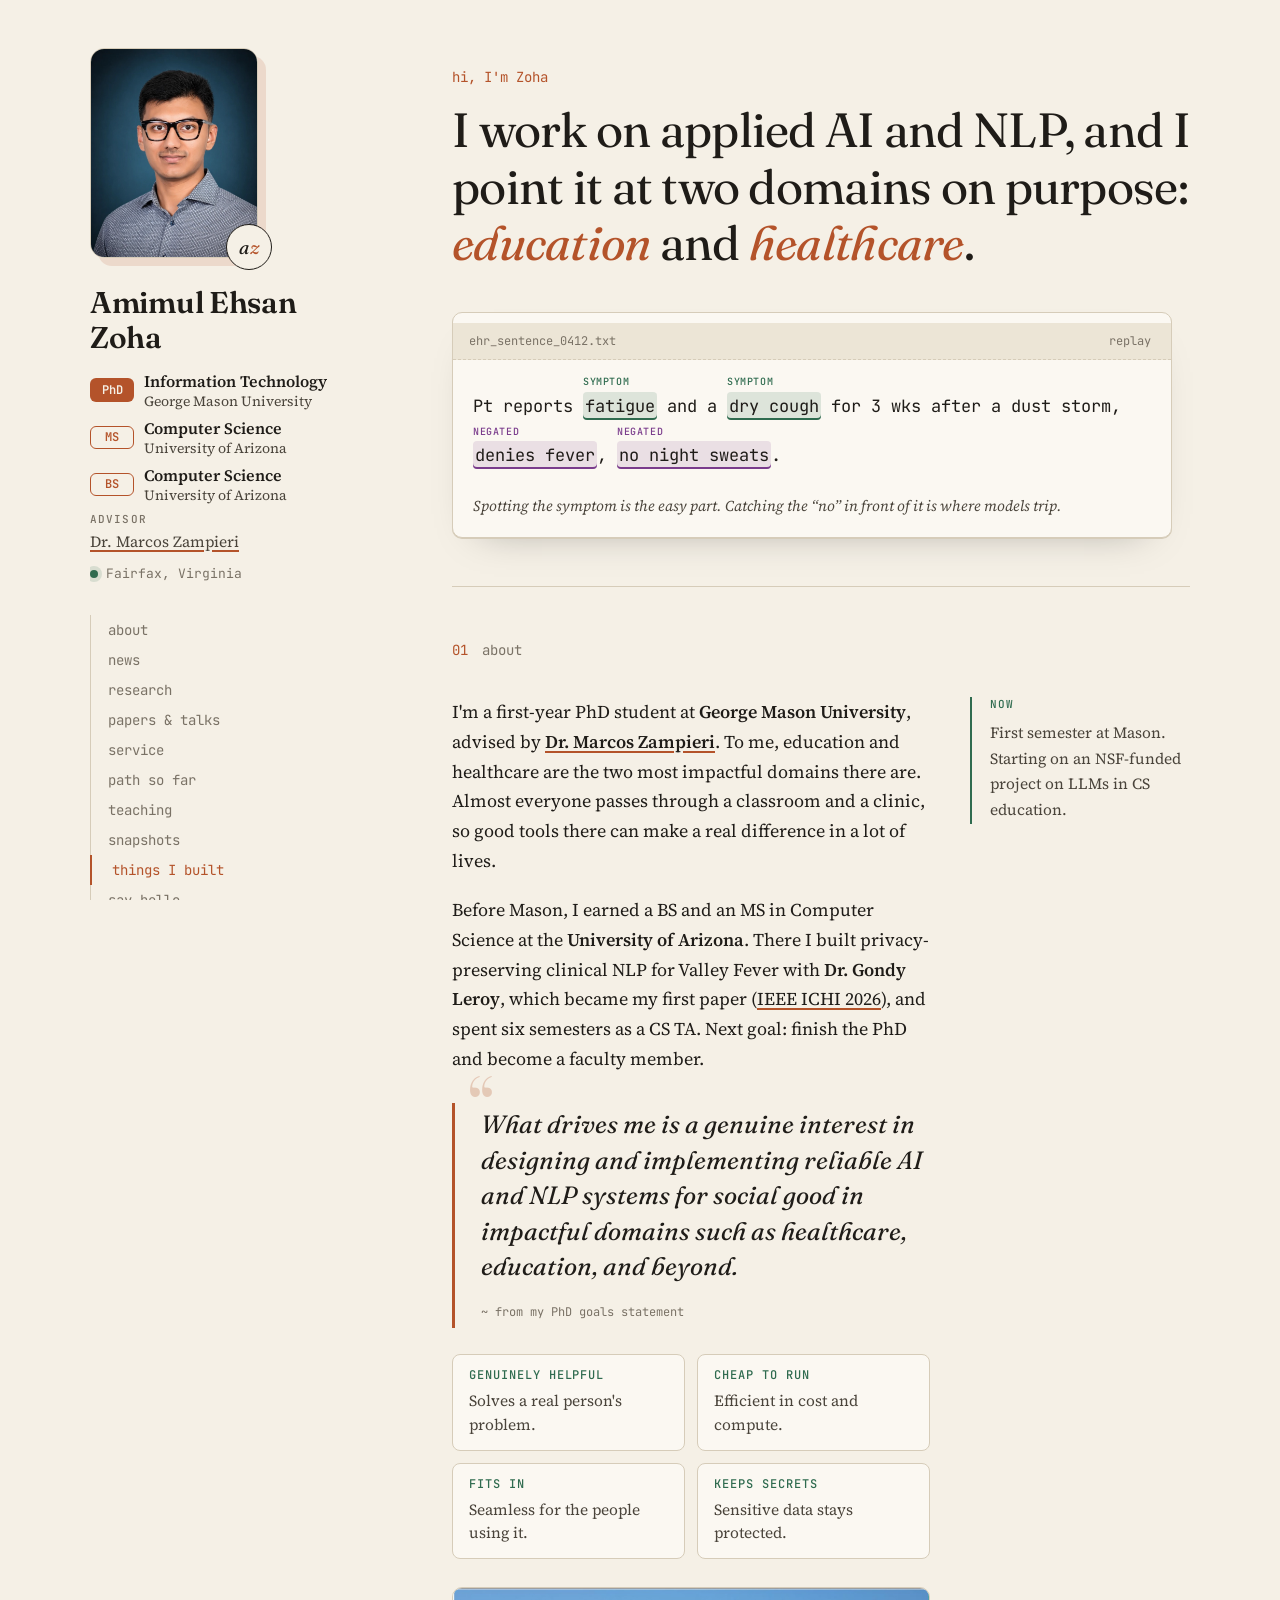
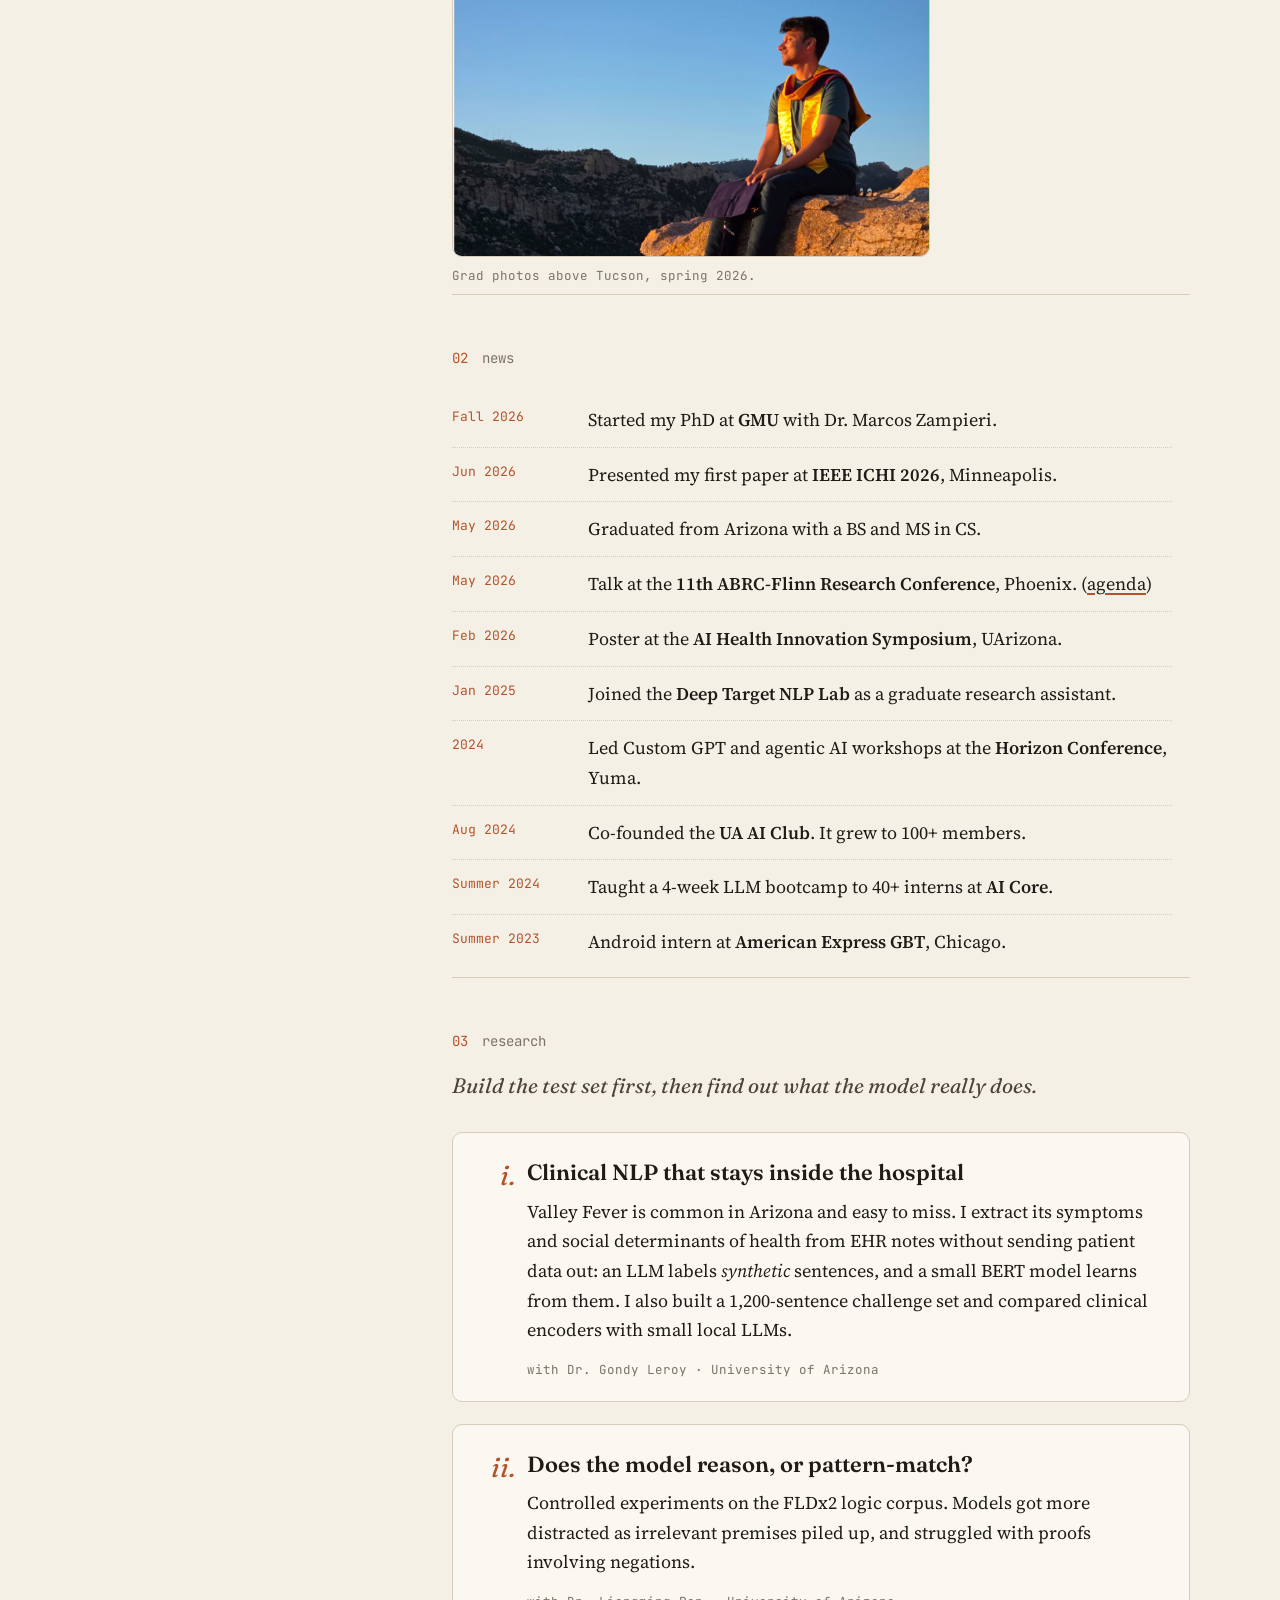
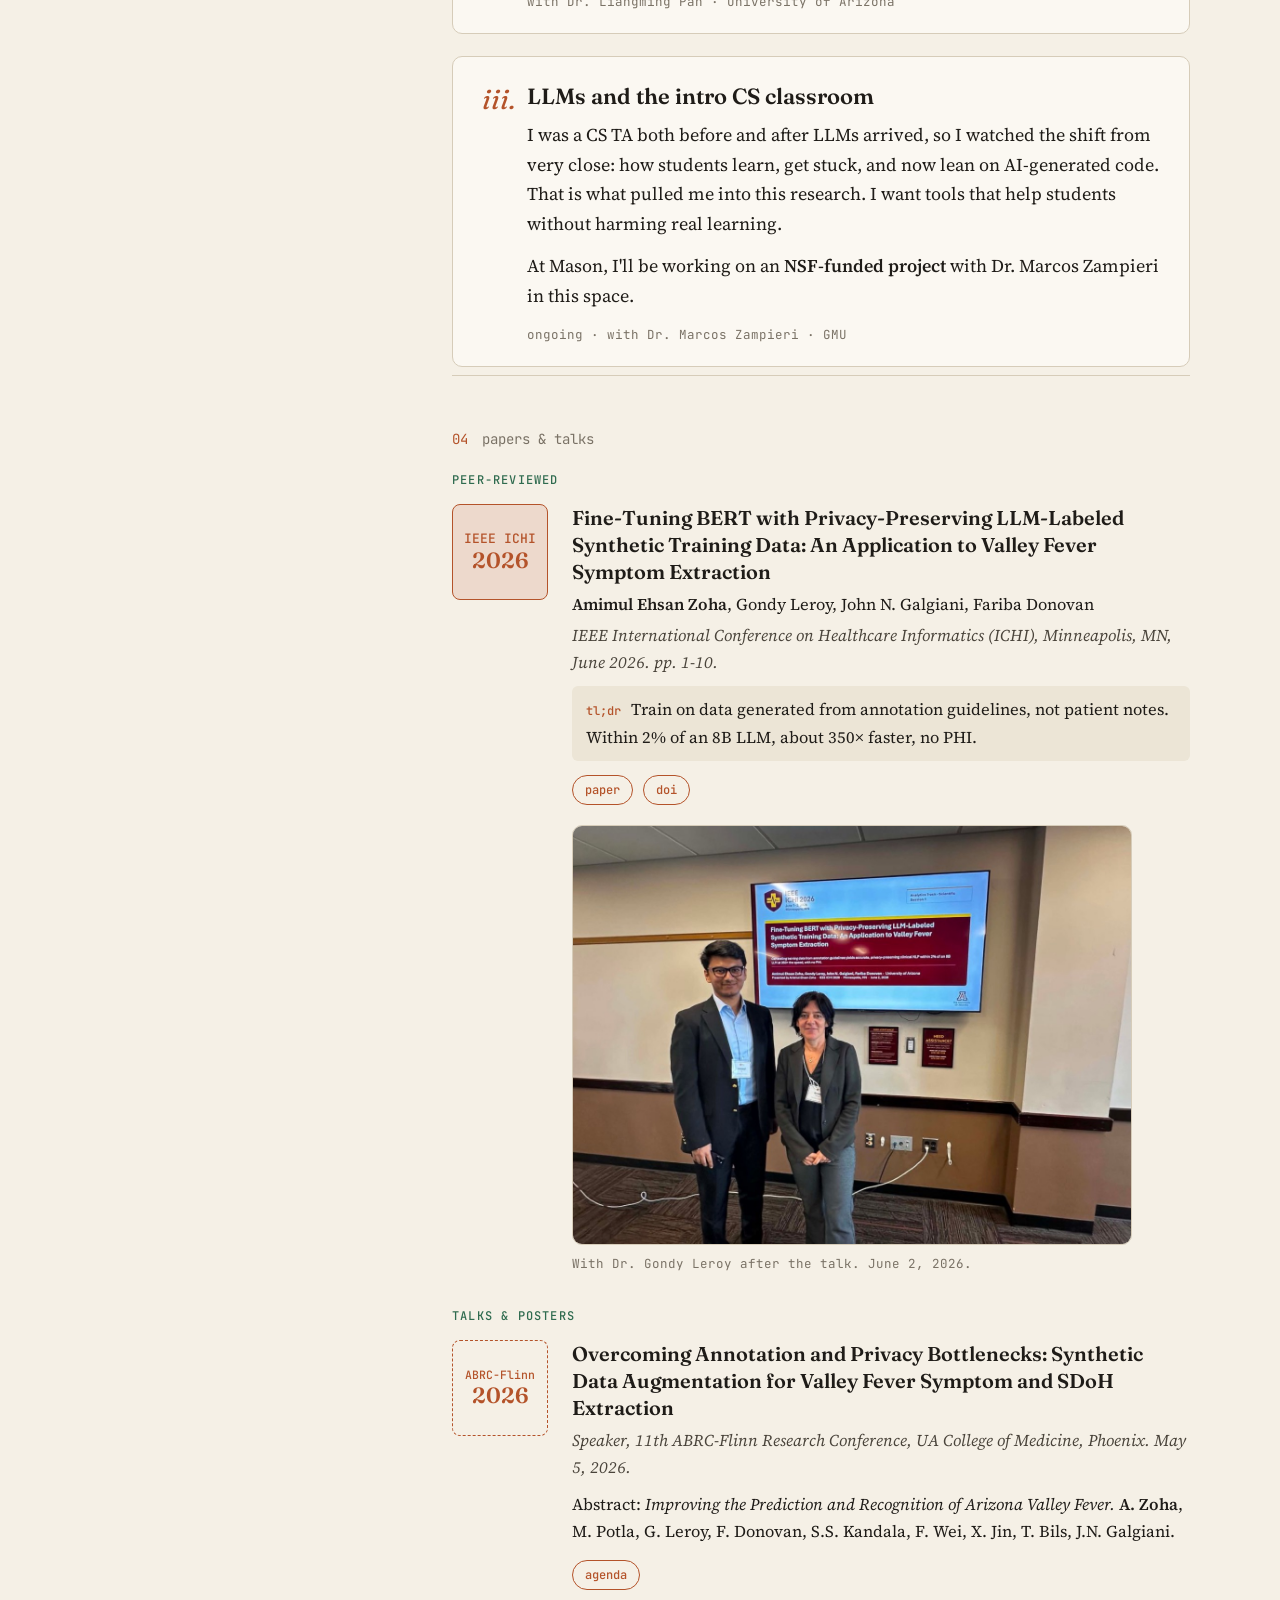
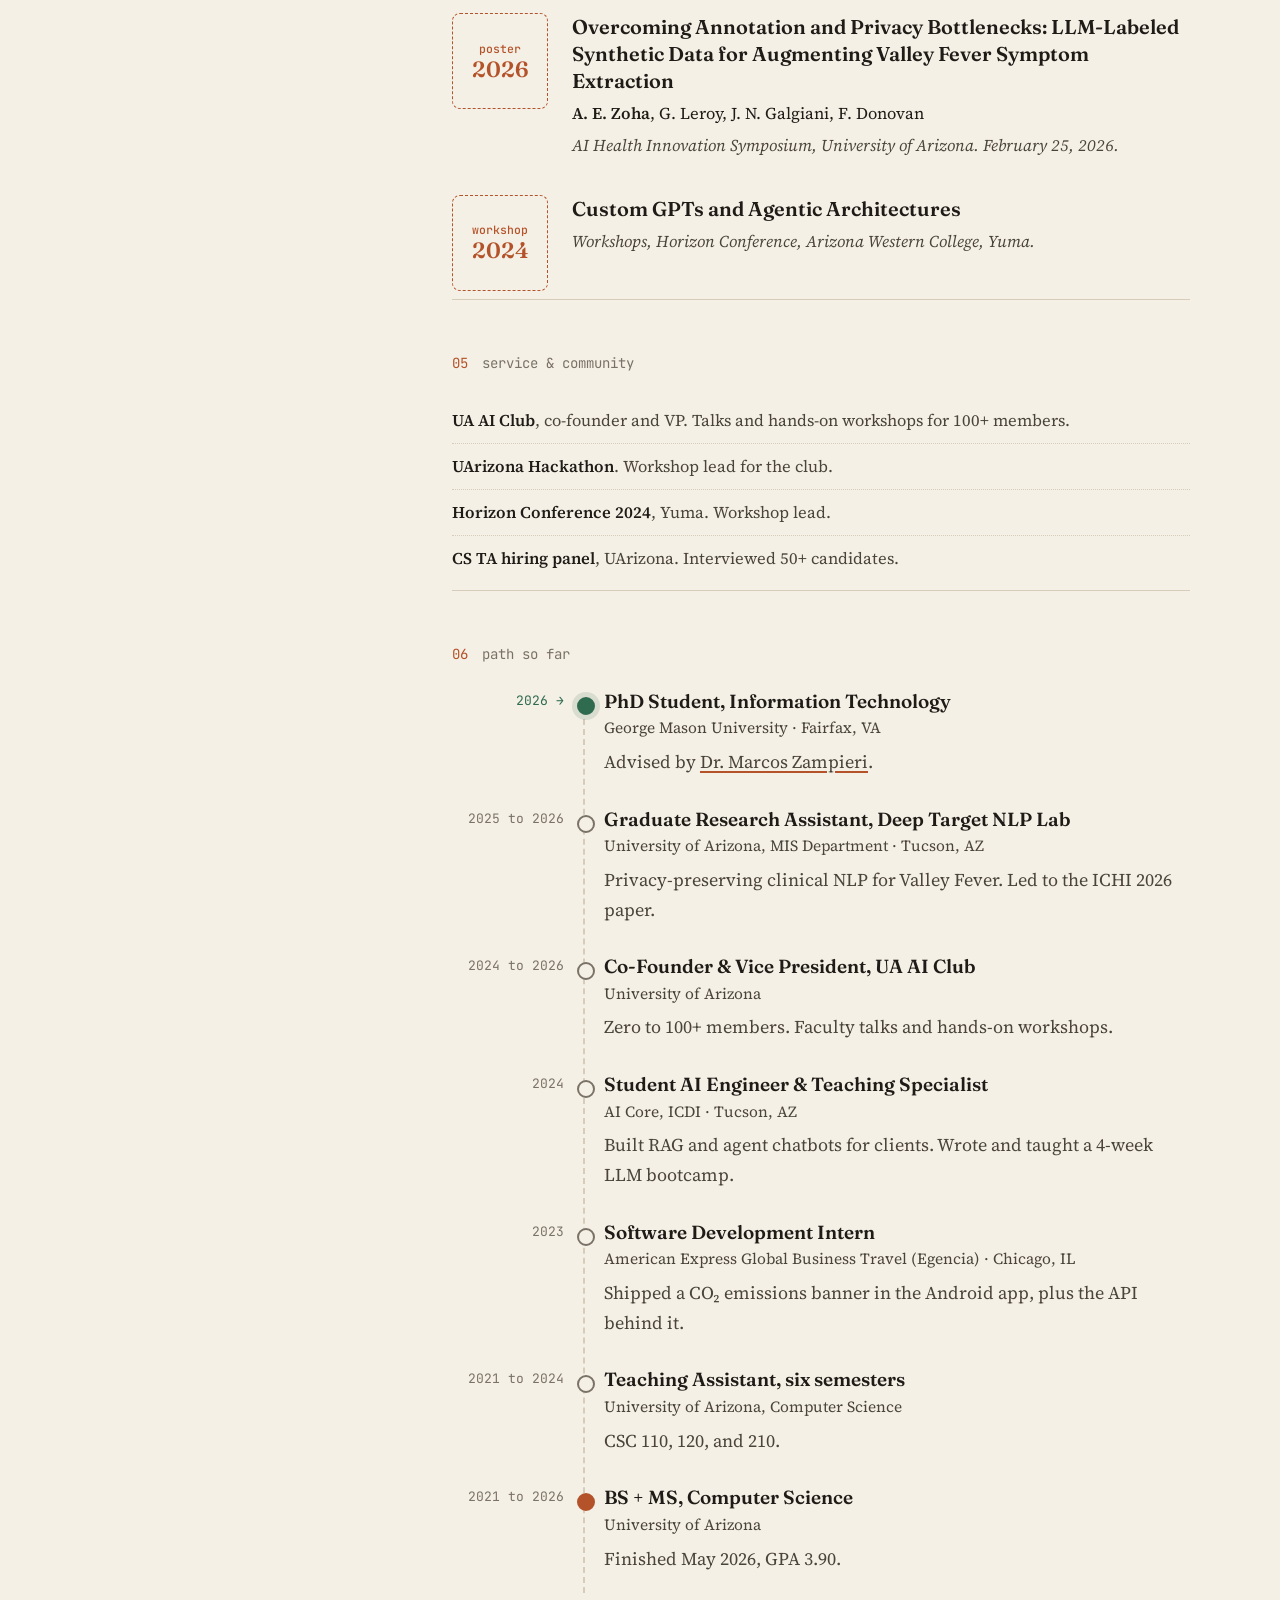
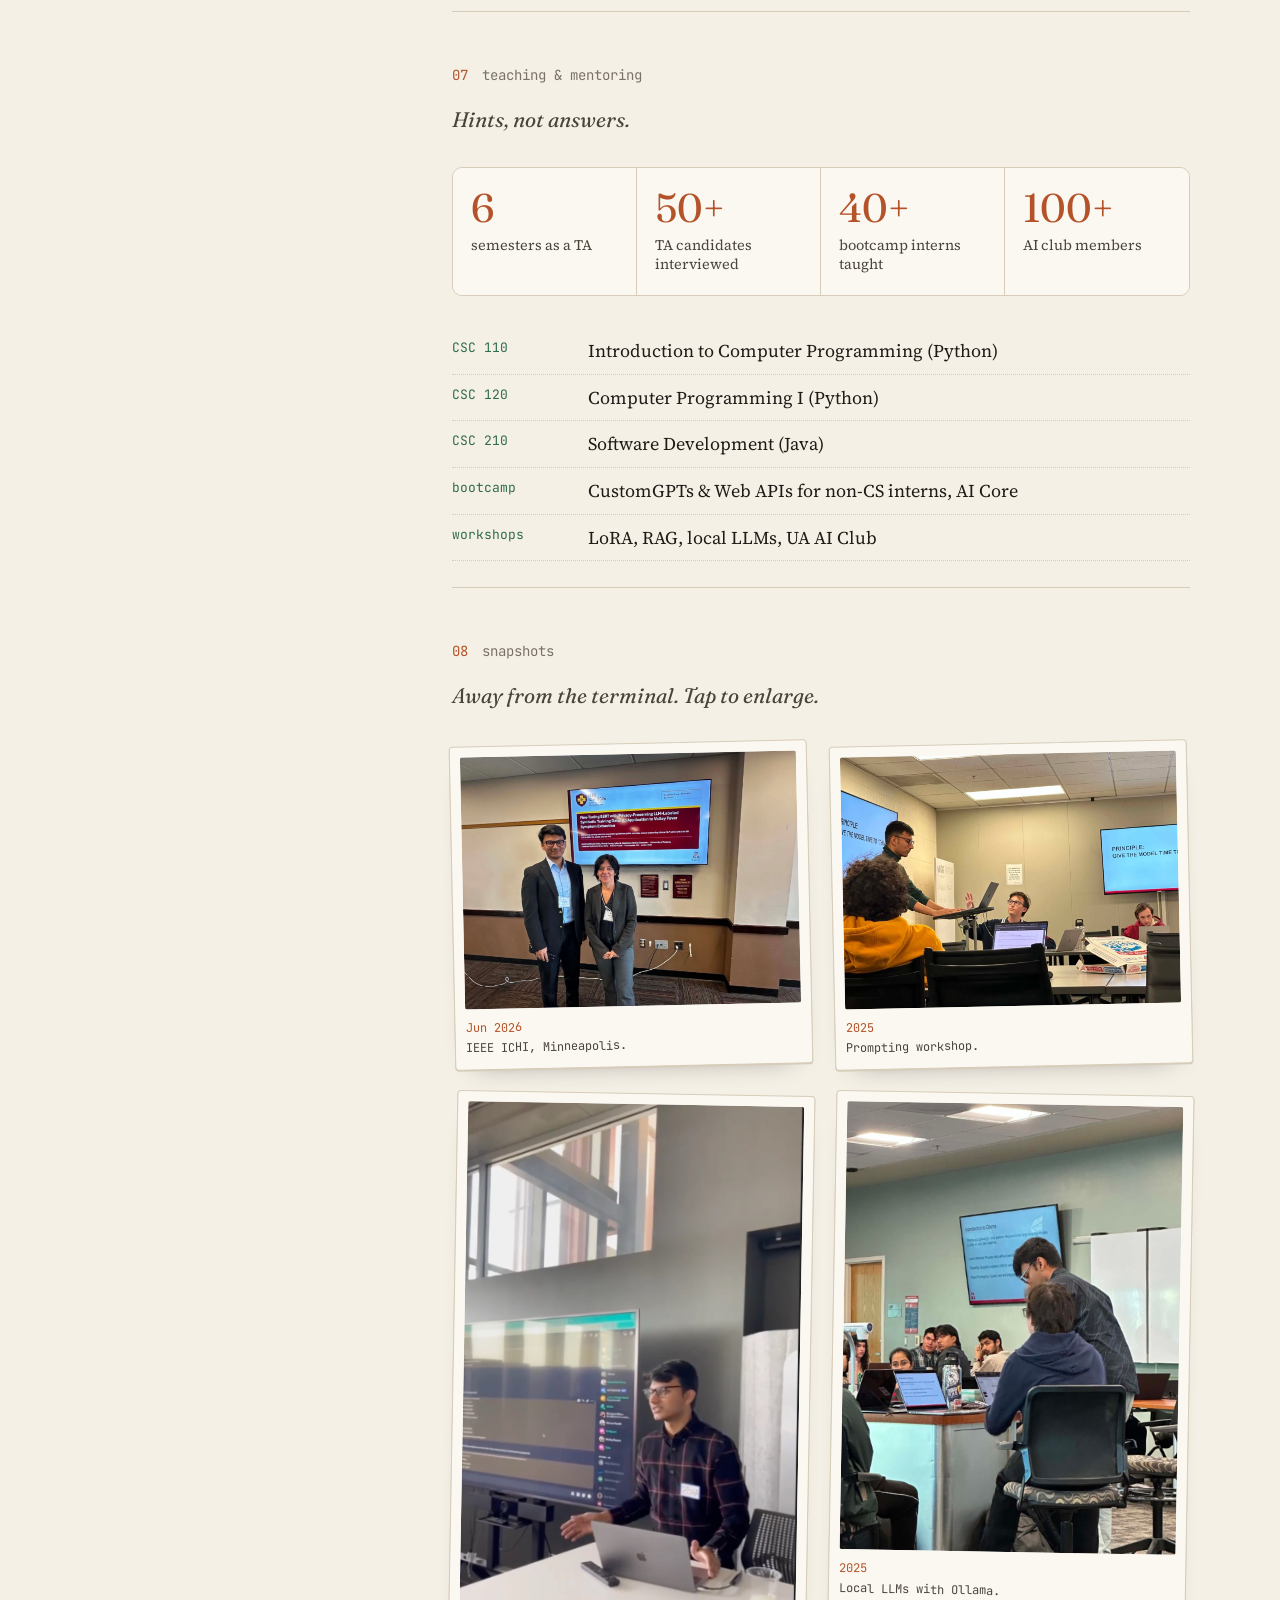
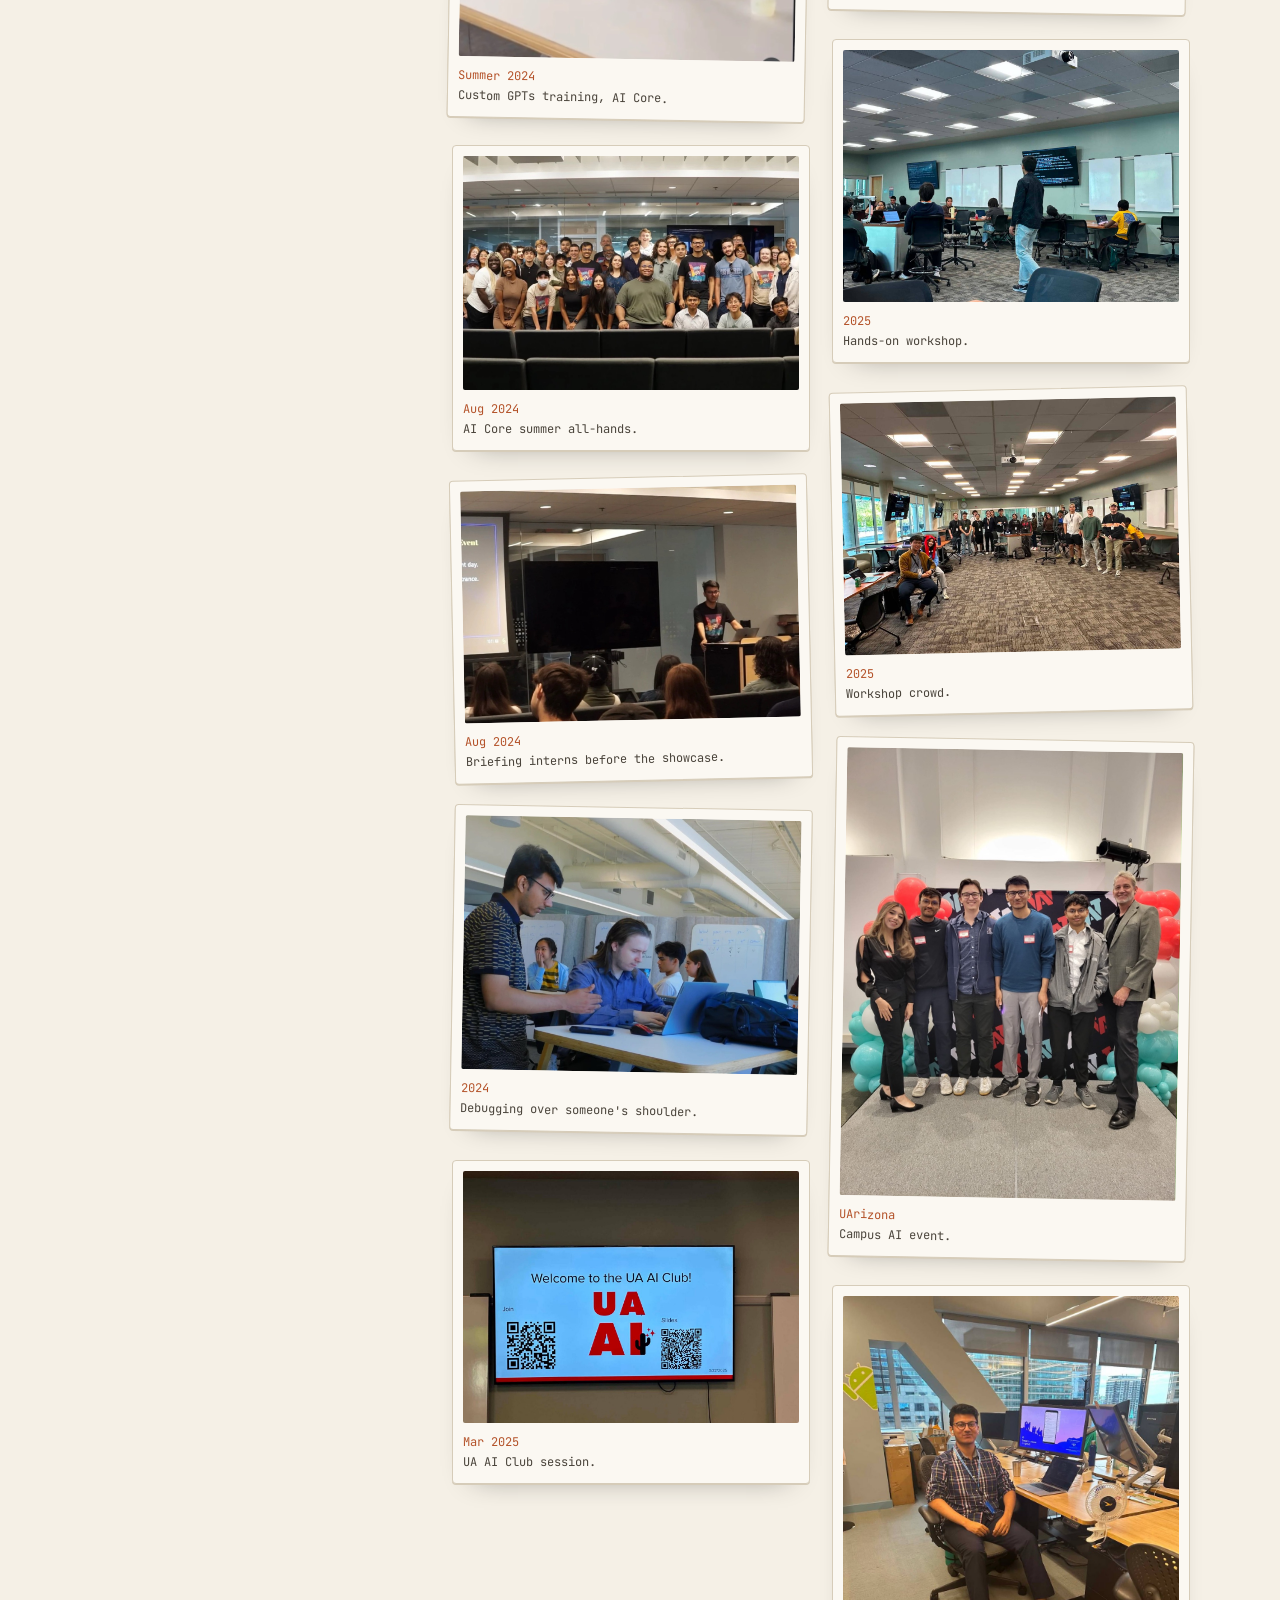
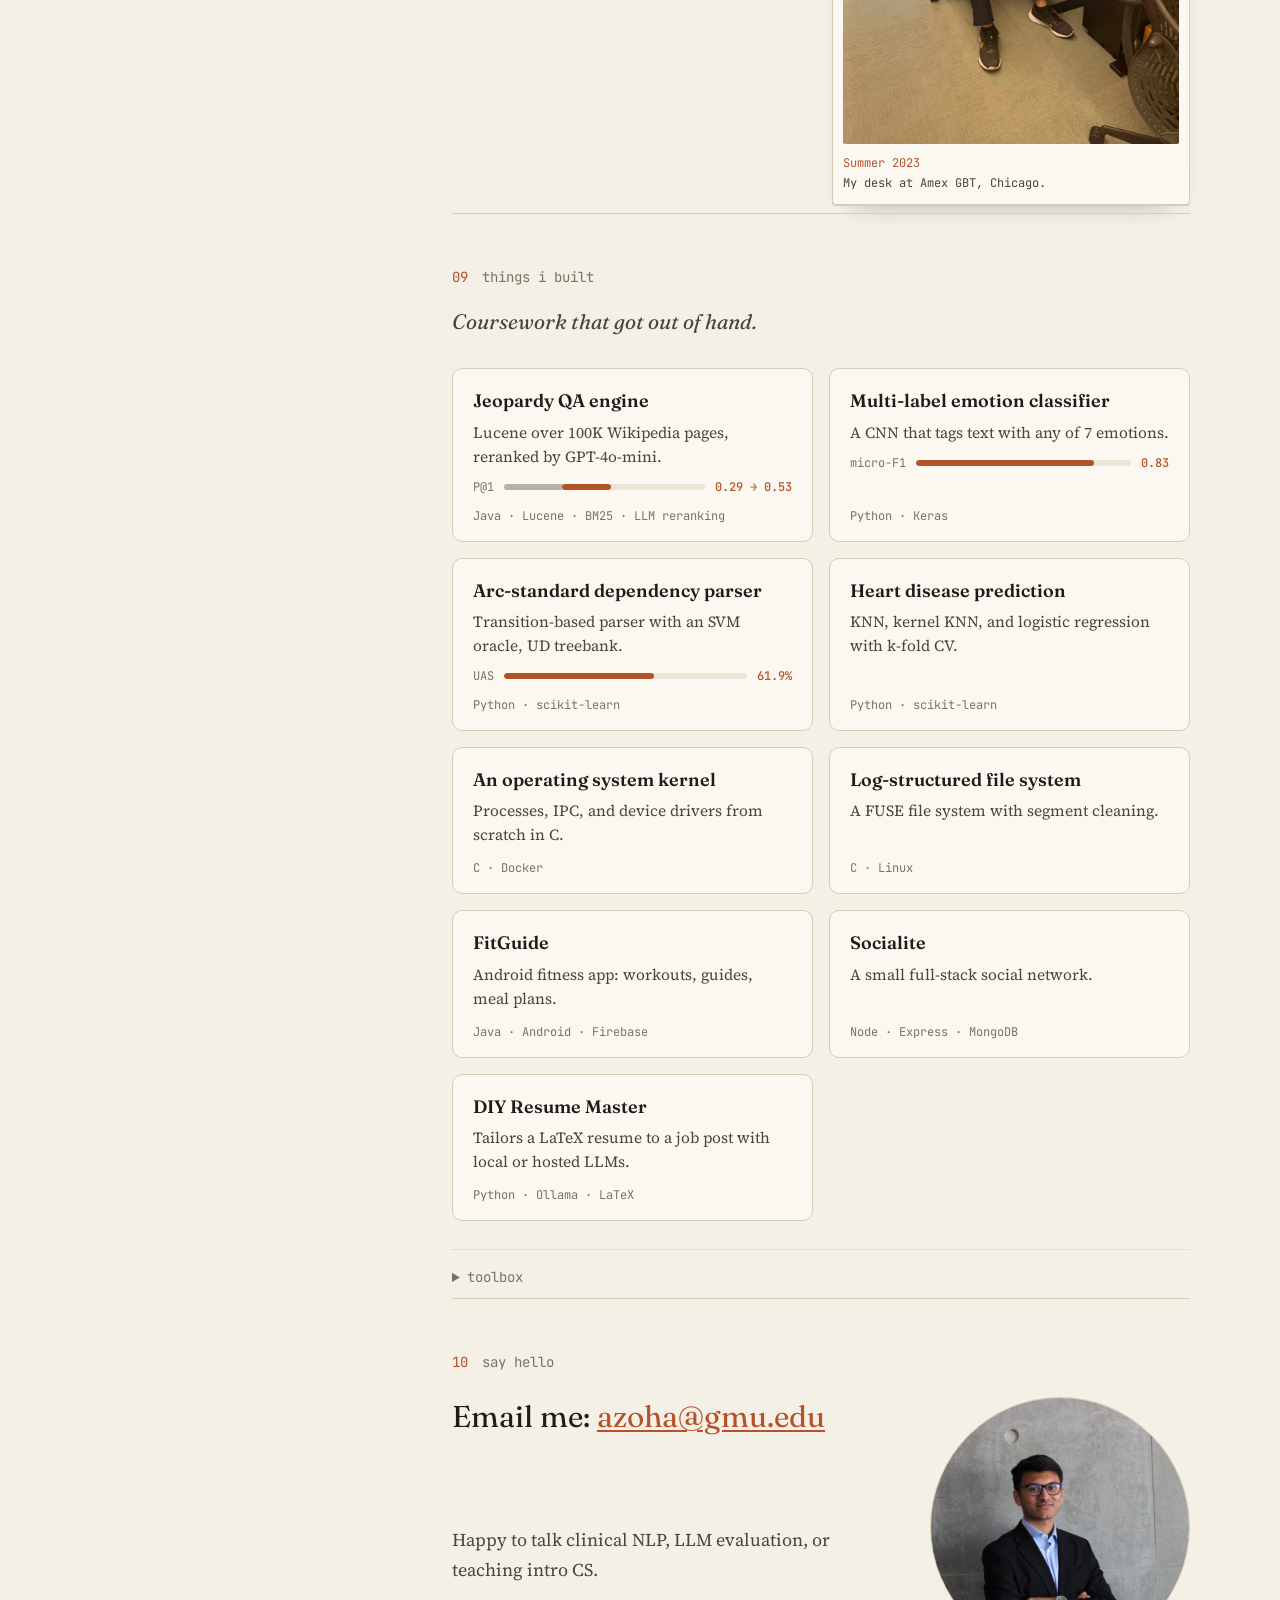
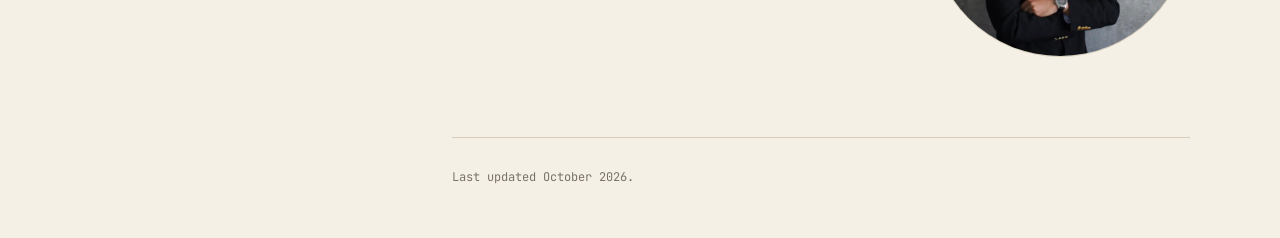
==== commit 3e04fa81: "Keep project details private; NSF project line; bolder degree list Co-Authored-By: Claude Opus 5.5 <" ====
--- a/index.html
+++ b/index.html
@@ -33,9 +33,9 @@
       </a>
       <h1 class="name">Amimul Ehsan Zoha</h1>
       <ul class="degrees">
-        <li><b>PhD</b><span>Information Technology<br>George Mason University</span></li>
-        <li><b>MS</b><span>Computer Science<br>University of Arizona</span></li>
-        <li><b>BS</b><span>Computer Science<br>University of Arizona</span></li>
+        <li><b>PhD</b><span>Information Technology<small>George Mason University</small></span></li>
+        <li><b>MS</b><span>Computer Science<small>University of Arizona</small></span></li>
+        <li><b>BS</b><span>Computer Science<small>University of Arizona</small></span></li>
       </ul>
       <p class="advisor"><span>advisor</span><a href="https://mzampieri.com/" target="_blank" rel="noopener">Dr. Marcos Zampieri</a></p>
       <p class="place"><span class="dot" aria-hidden="true"></span>Fairfax, Virginia</p>
@@ -128,7 +128,7 @@
 
       <aside class="now">
         <p class="now-tag">now</p>
-        <p>First semester at Mason. Testing open-weight LLMs on intro programming tasks.</p>
+        <p>First semester at Mason. Starting on an NSF-funded project on LLMs in CS education.</p>
       </aside>
     </section>
 
@@ -176,12 +176,11 @@
         <article class="thread">
           <p class="thread-n">iii.</p>
           <h4>LLMs and the intro CS classroom</h4>
-          <p>My first PhD project builds on <em>CSEPrompts</em> (Raihan et al., <em>J. Intell. Inf. Syst.</em>).
-            I'm making it executable, so models get graded like students, by running their code against tests,
-            and extending it to more human and programming languages. As a Bangla speaker, that part is personal.</p>
-          <p>As a TA before and after ChatGPT, I saw how students lean on AI-generated code. I want tools that
-            help without harming real learning.</p>
-          <p class="thread-meta">ongoing &middot; with Dr. Marcos Zampieri and Nishat Raihan &middot; GMU</p>
+          <p>I was a CS TA both before and after LLMs arrived, so I watched the shift from very close: how
+            students learn, get stuck, and now lean on AI-generated code. That is what pulled me into this research.
+            I want tools that help students without harming real learning.</p>
+          <p>At Mason, I'll be working on an <strong>NSF-funded project</strong> with Dr. Marcos Zampieri in this space.</p>
+          <p class="thread-meta">ongoing &middot; with Dr. Marcos Zampieri &middot; GMU</p>
         </article>
       </div>
     </section>
--- a/assets/style.css
+++ b/assets/style.css
@@ -104,12 +104,15 @@
   margin: 0 0 10px;
 }
 .role { margin: 0; color: var(--ink-2); font-size: 16px; line-height: 1.5; }
-.degrees { list-style: none; margin: 4px 0 0; padding: 0; }
-.degrees li { display: grid; grid-template-columns: 38px 1fr; gap: 6px; padding: 6px 0; border-bottom: 1px dotted var(--rule); }
-.degrees li:last-child { border-bottom: 0; }
-.degrees b { font: 500 12px/1.9 var(--mono); color: var(--clay); }
-.degrees span { font-size: 15px; line-height: 1.4; color: var(--ink-2); }
-.degrees li:first-child span { color: var(--ink); }
+.degrees { list-style: none; margin: 6px 0 0; padding: 0; display: grid; gap: 8px; }
+.degrees li { display: grid; grid-template-columns: 44px 1fr; gap: 10px; align-items: center; }
+.degrees b {
+  font: 600 12px/1 var(--mono); text-align: center; padding: 6px 0; border-radius: 6px;
+  color: var(--paper); background: var(--clay);
+}
+.degrees li:not(:first-child) b { background: transparent; color: var(--clay); border: 1.5px solid var(--clay); padding: 4.5px 0; }
+.degrees span { font-size: 16px; line-height: 1.3; color: var(--ink); font-weight: 600; }
+.degrees span small { display: block; font-size: 14px; font-weight: 400; color: var(--ink-2); }
 .advisor { margin: 10px 0 0; font-size: 15.5px; color: var(--ink-2); }
 .advisor span { display: block; font: 500 11px/1 var(--mono); text-transform: uppercase; letter-spacing: .1em; color: var(--ink-3); margin-bottom: 4px; }
 .place { margin: 10px 0 0; font: 400 13px/1.4 var(--mono); color: var(--ink-3); display: flex; align-items: center; gap: 8px; }
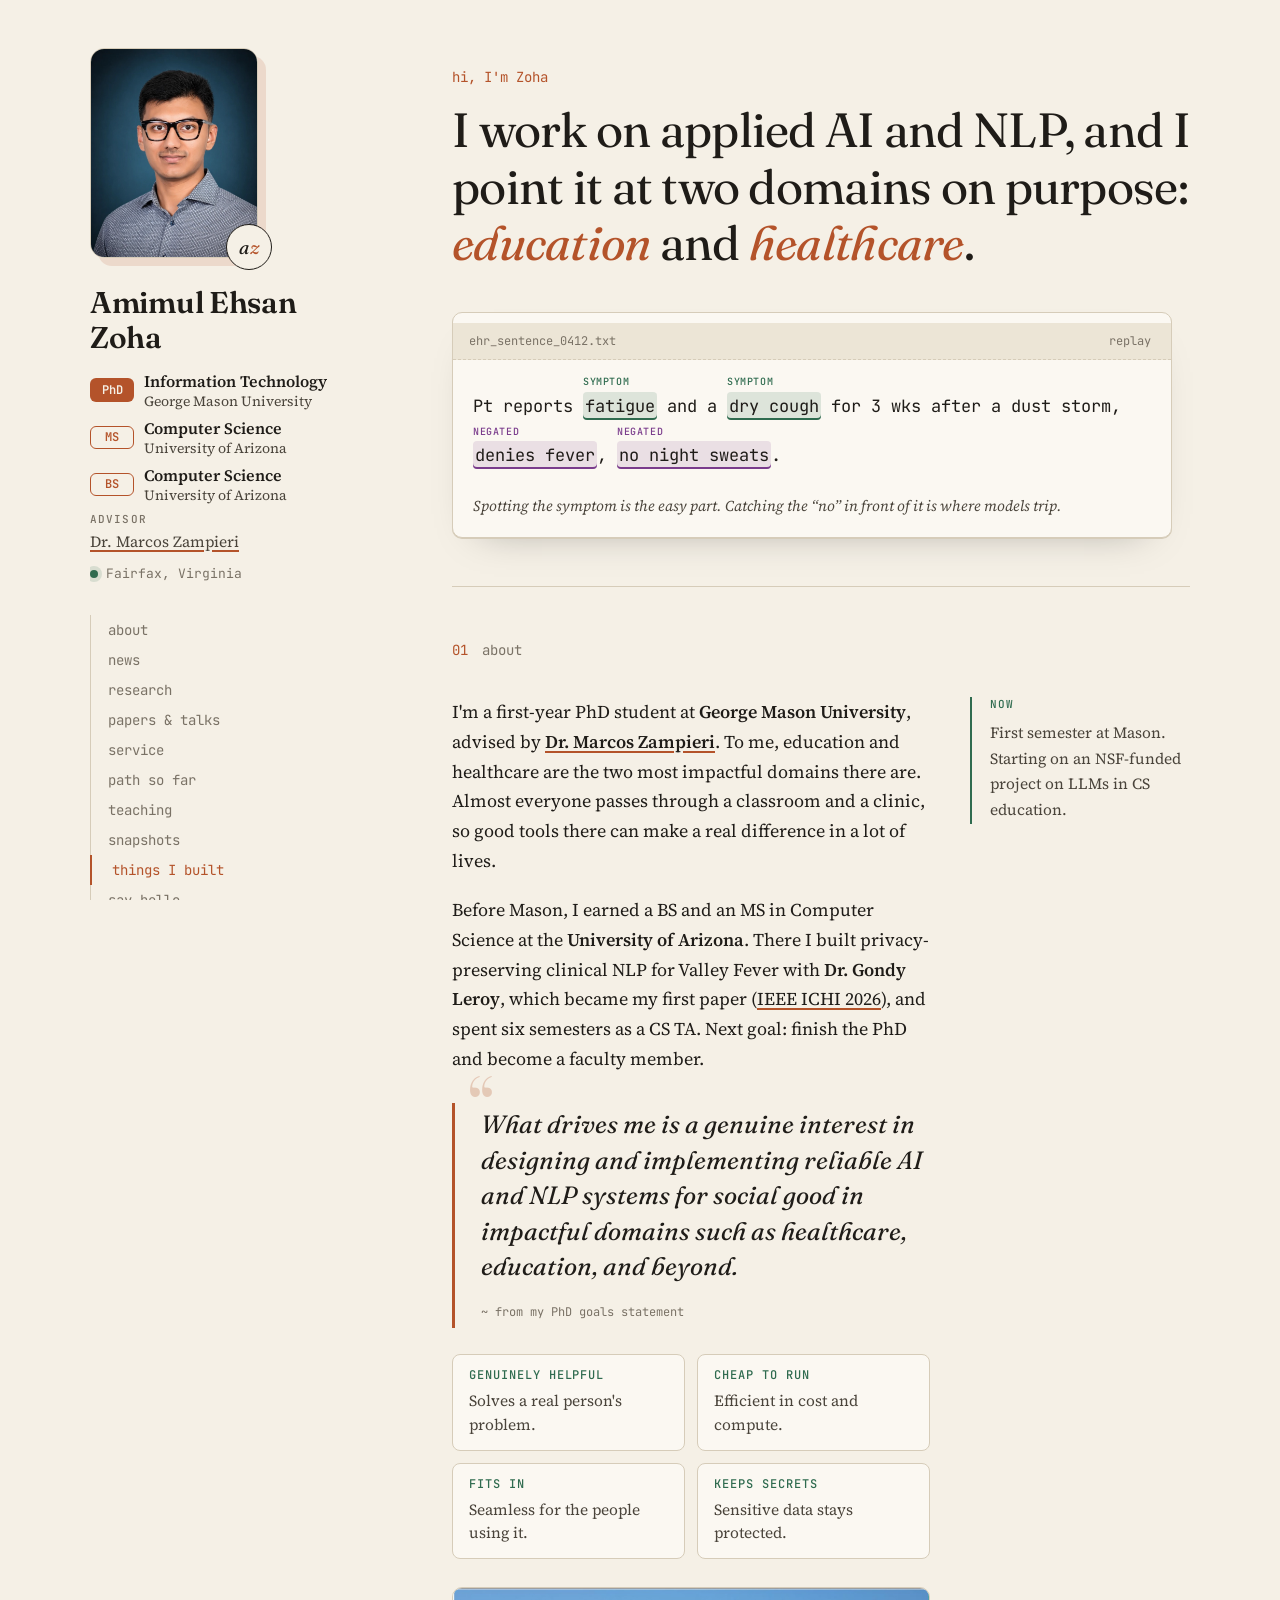
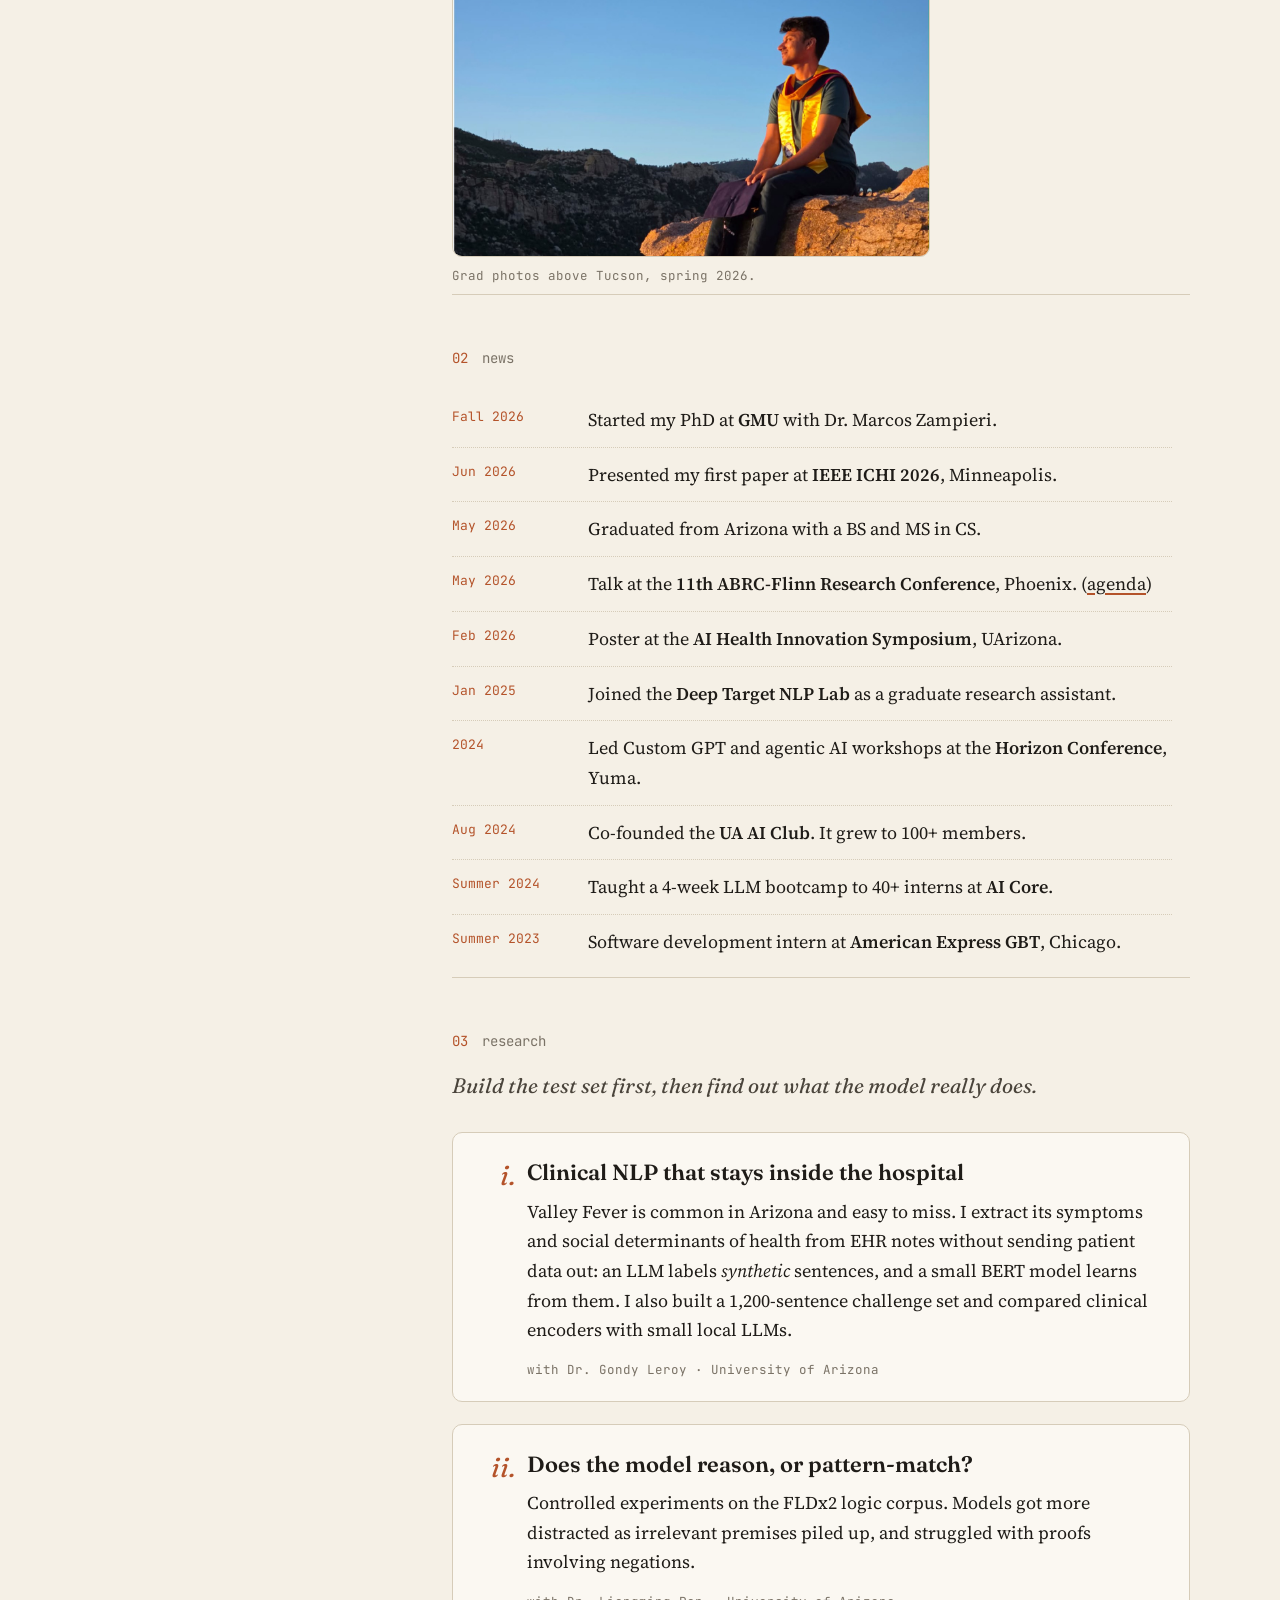
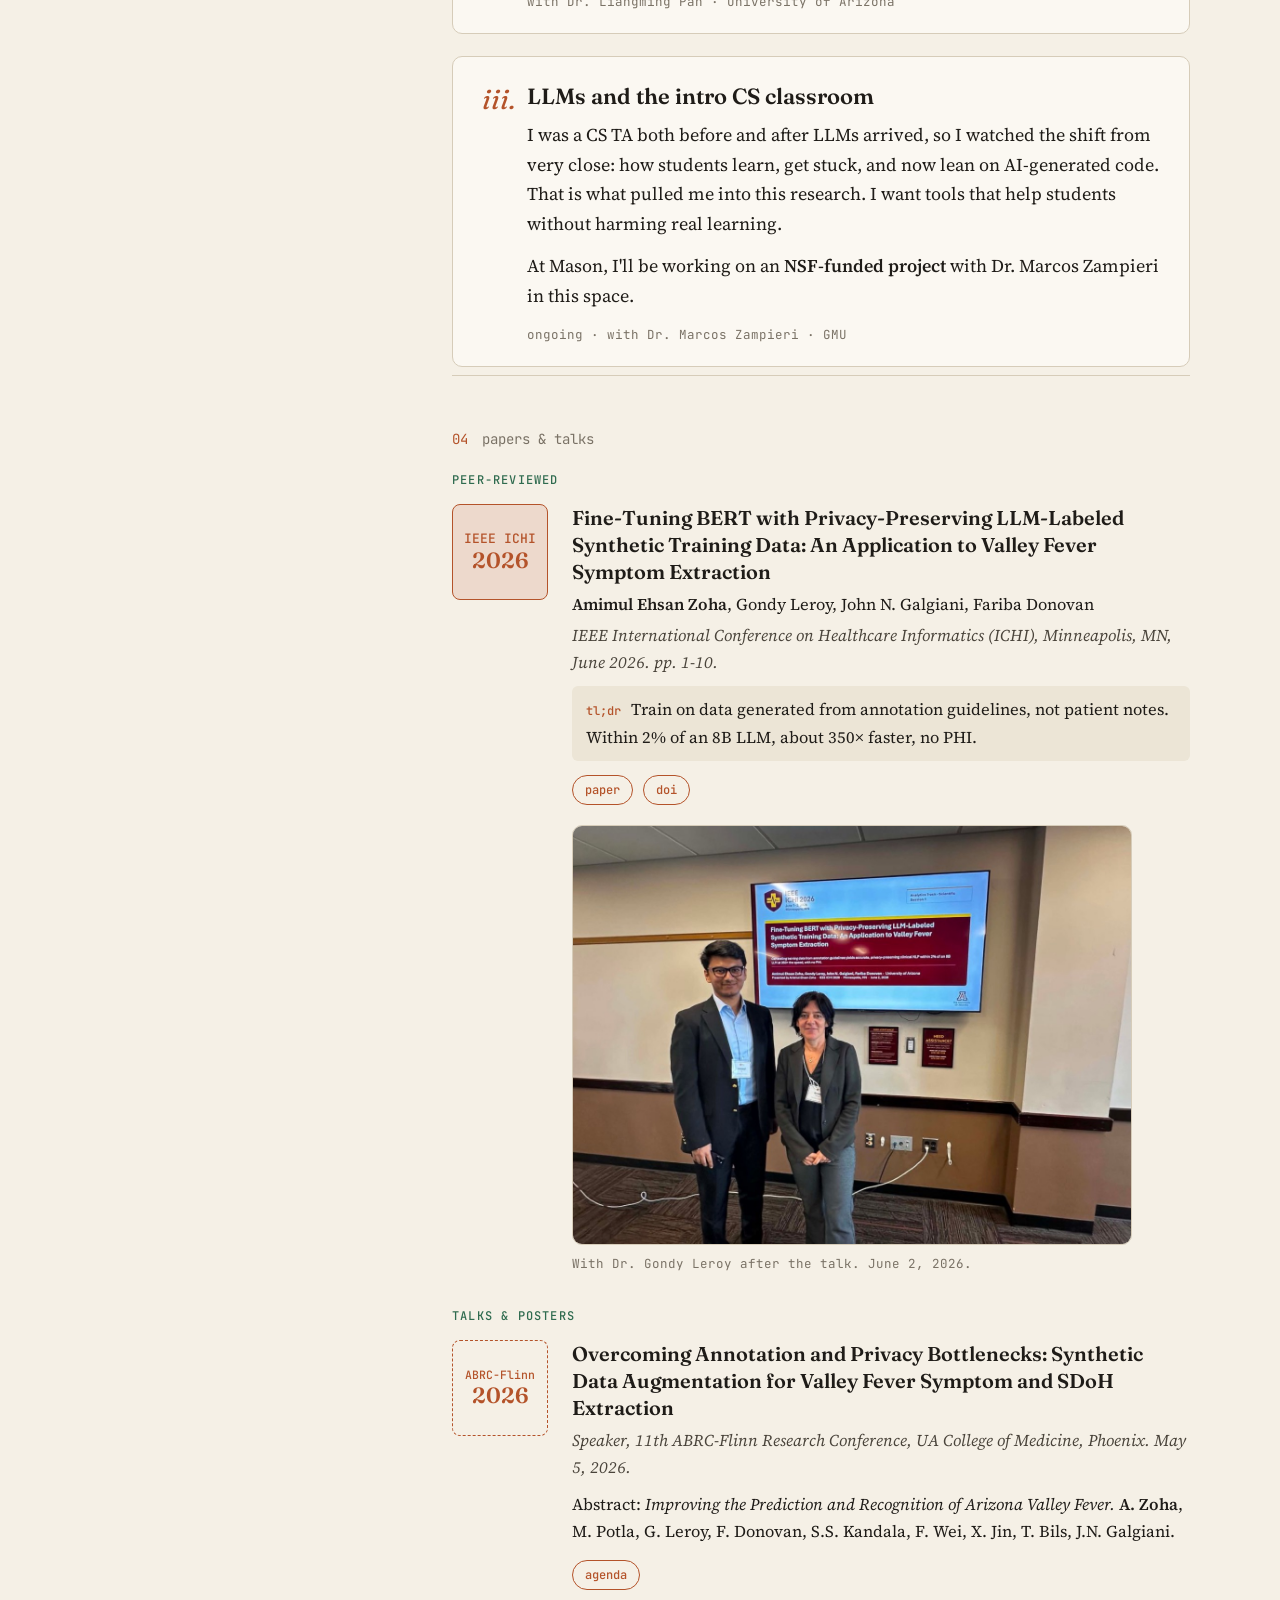
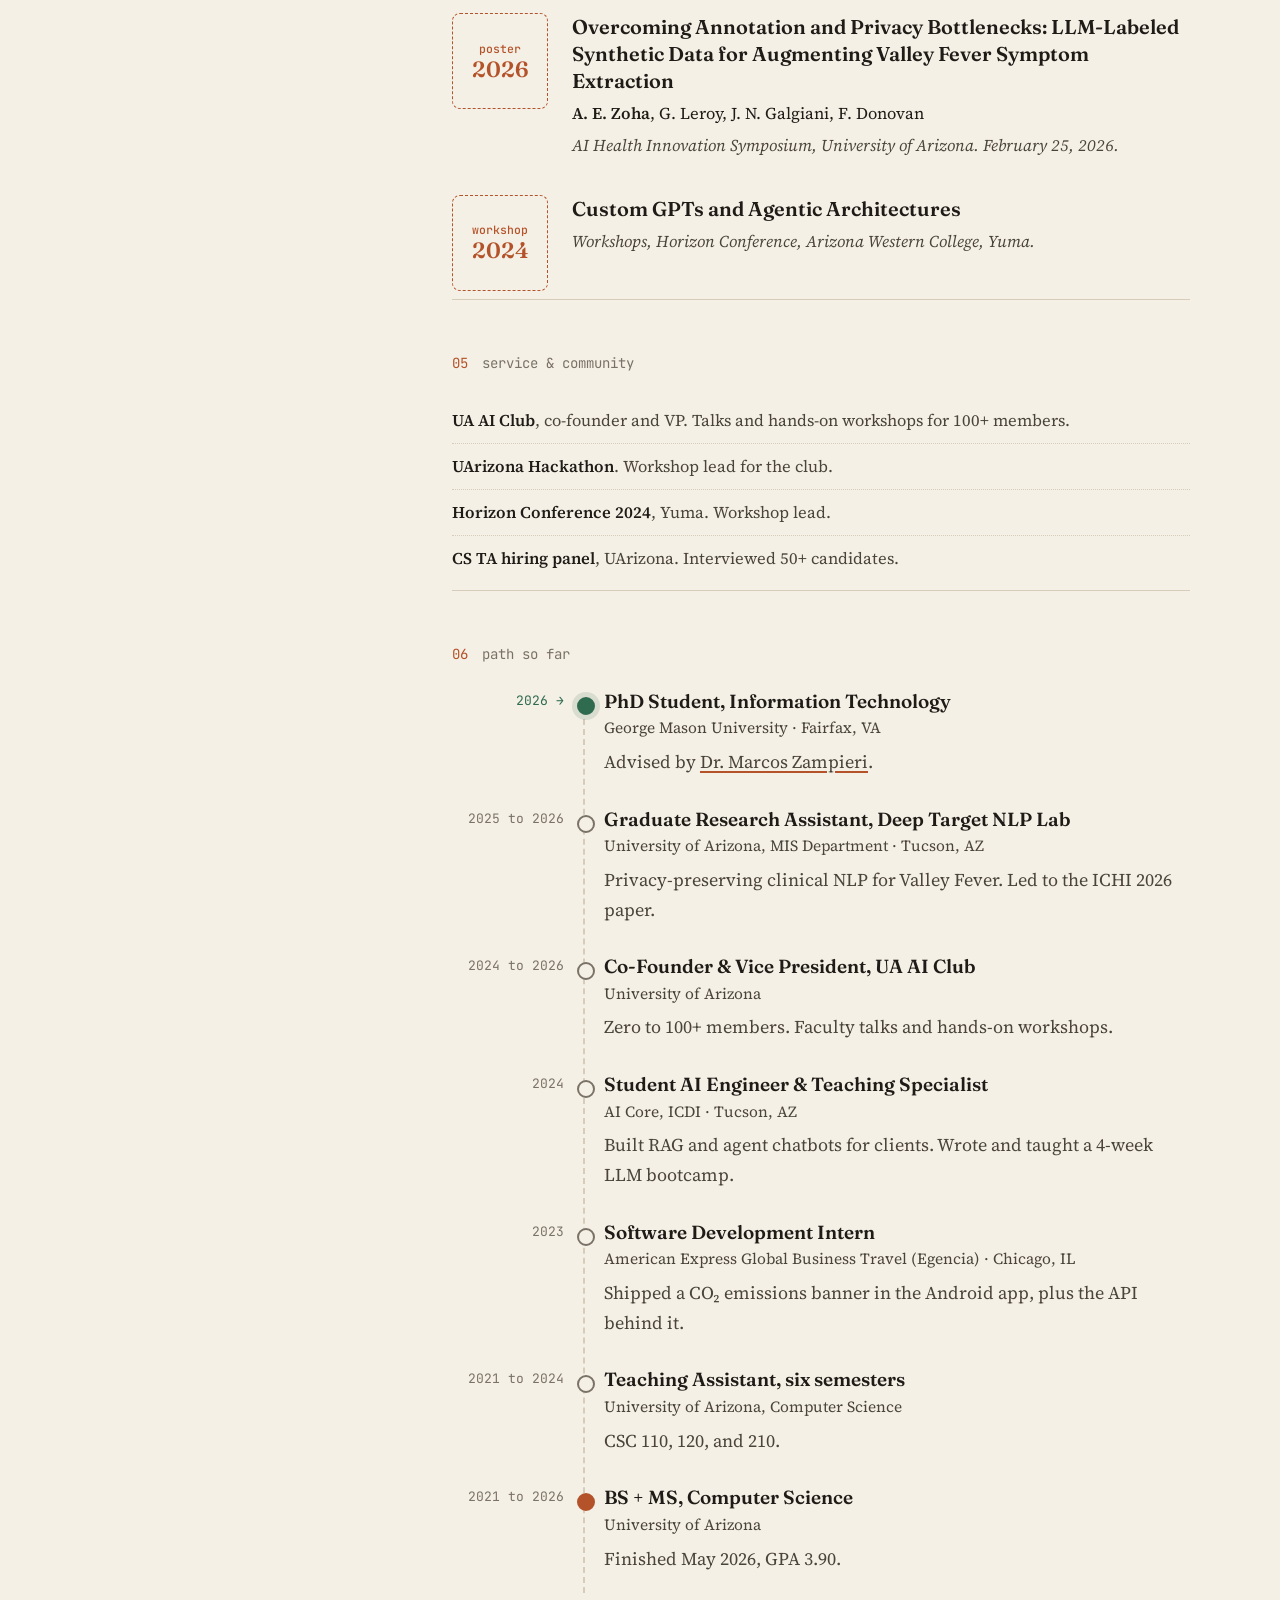
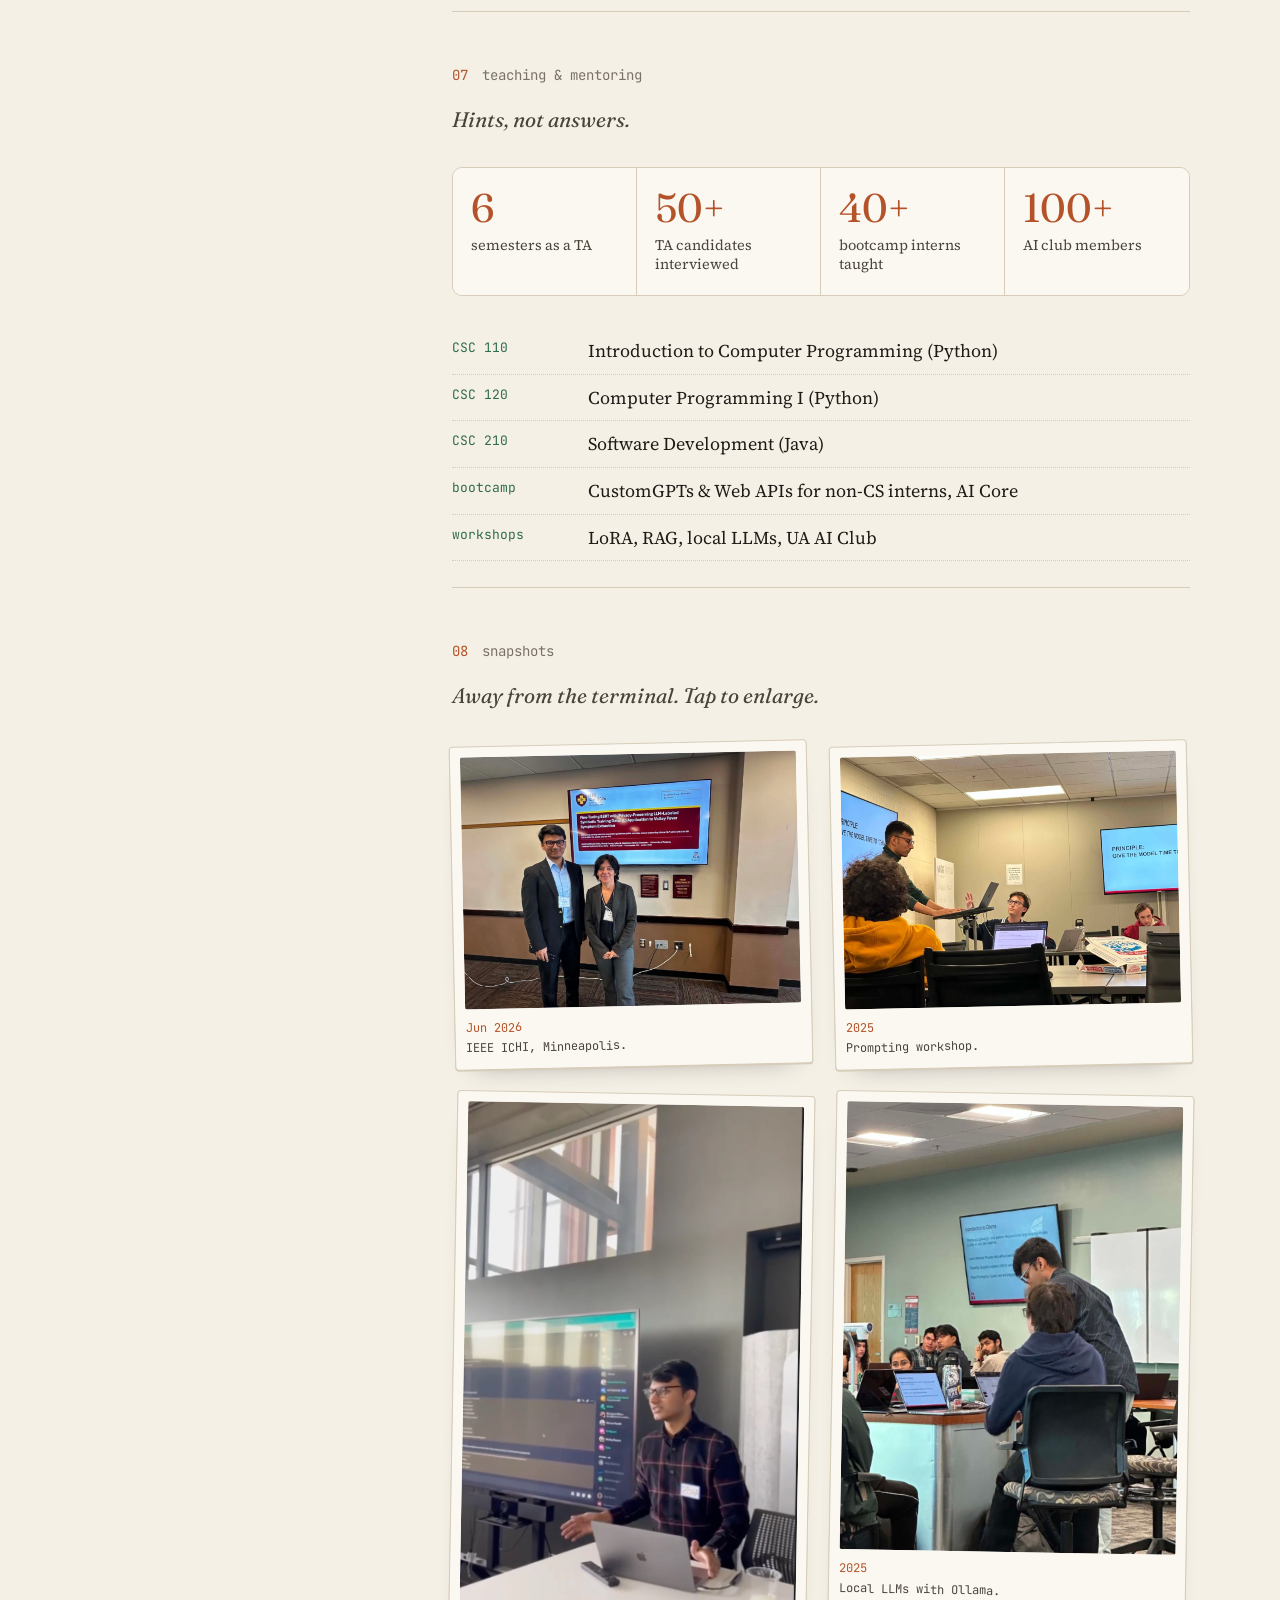
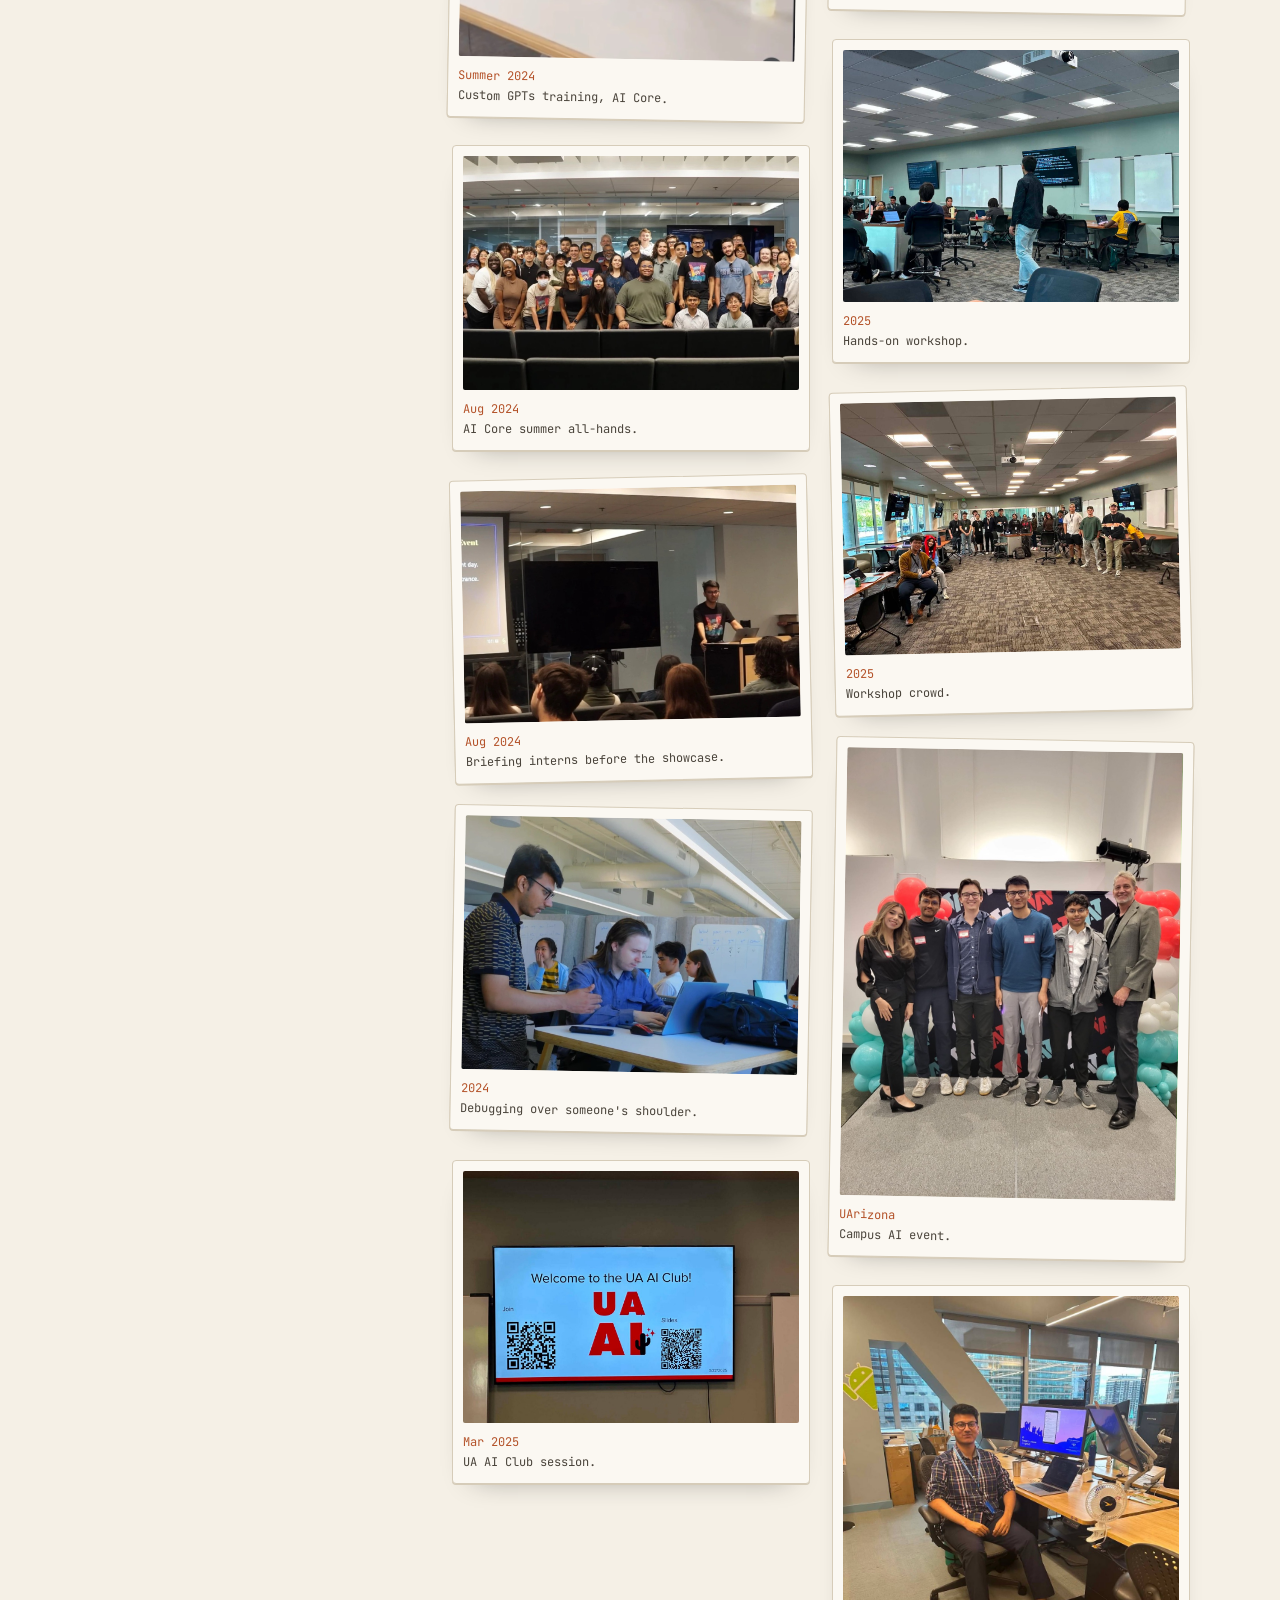
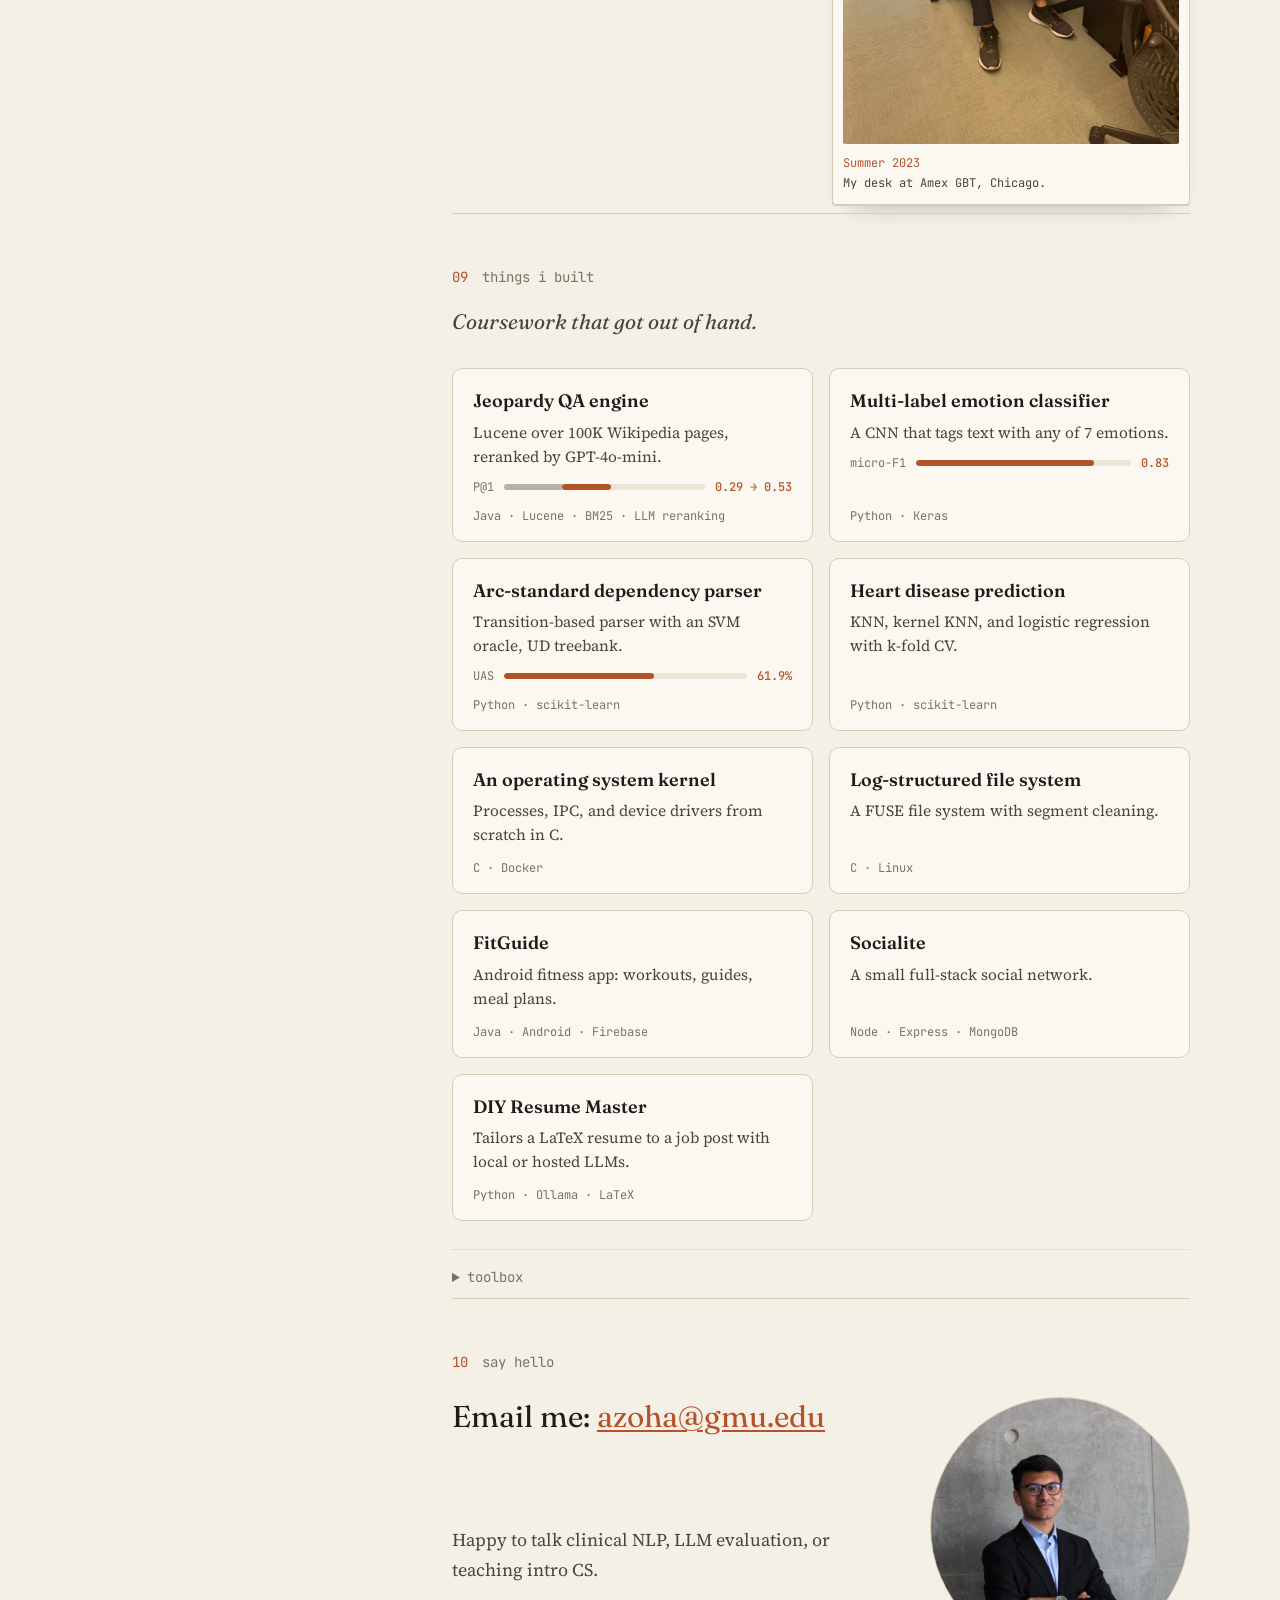
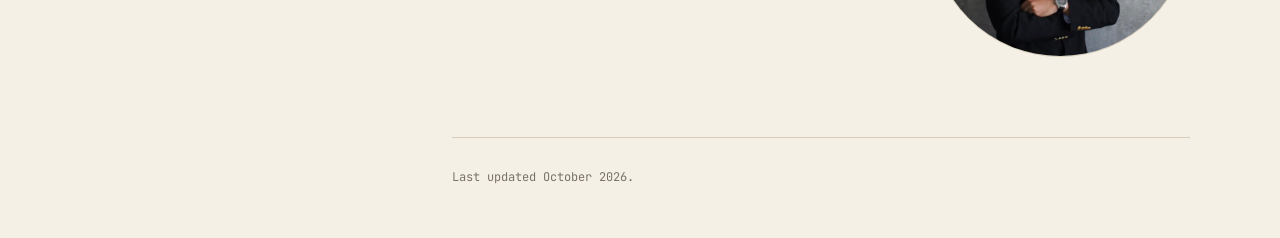
==== commit 658edde0: "News: software development intern Co-Authored-By: Claude Opus 5.5 <noreply@anthropic.com>" ====
--- a/index.html
+++ b/index.html
@@ -145,7 +145,7 @@
         <li><time>2024</time><p>Led Custom GPT and agentic AI workshops at the <strong>Horizon Conference</strong>, Yuma.</p></li>
         <li><time>Aug 2024</time><p>Co-founded the <strong>UA AI Club</strong>. It grew to 100+ members.</p></li>
         <li><time>Summer 2024</time><p>Taught a 4-week LLM bootcamp to 40+ interns at <strong>AI Core</strong>.</p></li>
-        <li><time>Summer 2023</time><p>Android intern at <strong>American Express GBT</strong>, Chicago.</p></li>
+        <li><time>Summer 2023</time><p>Software development intern at <strong>American Express GBT</strong>, Chicago.</p></li>
       </ol>
     </section>
 
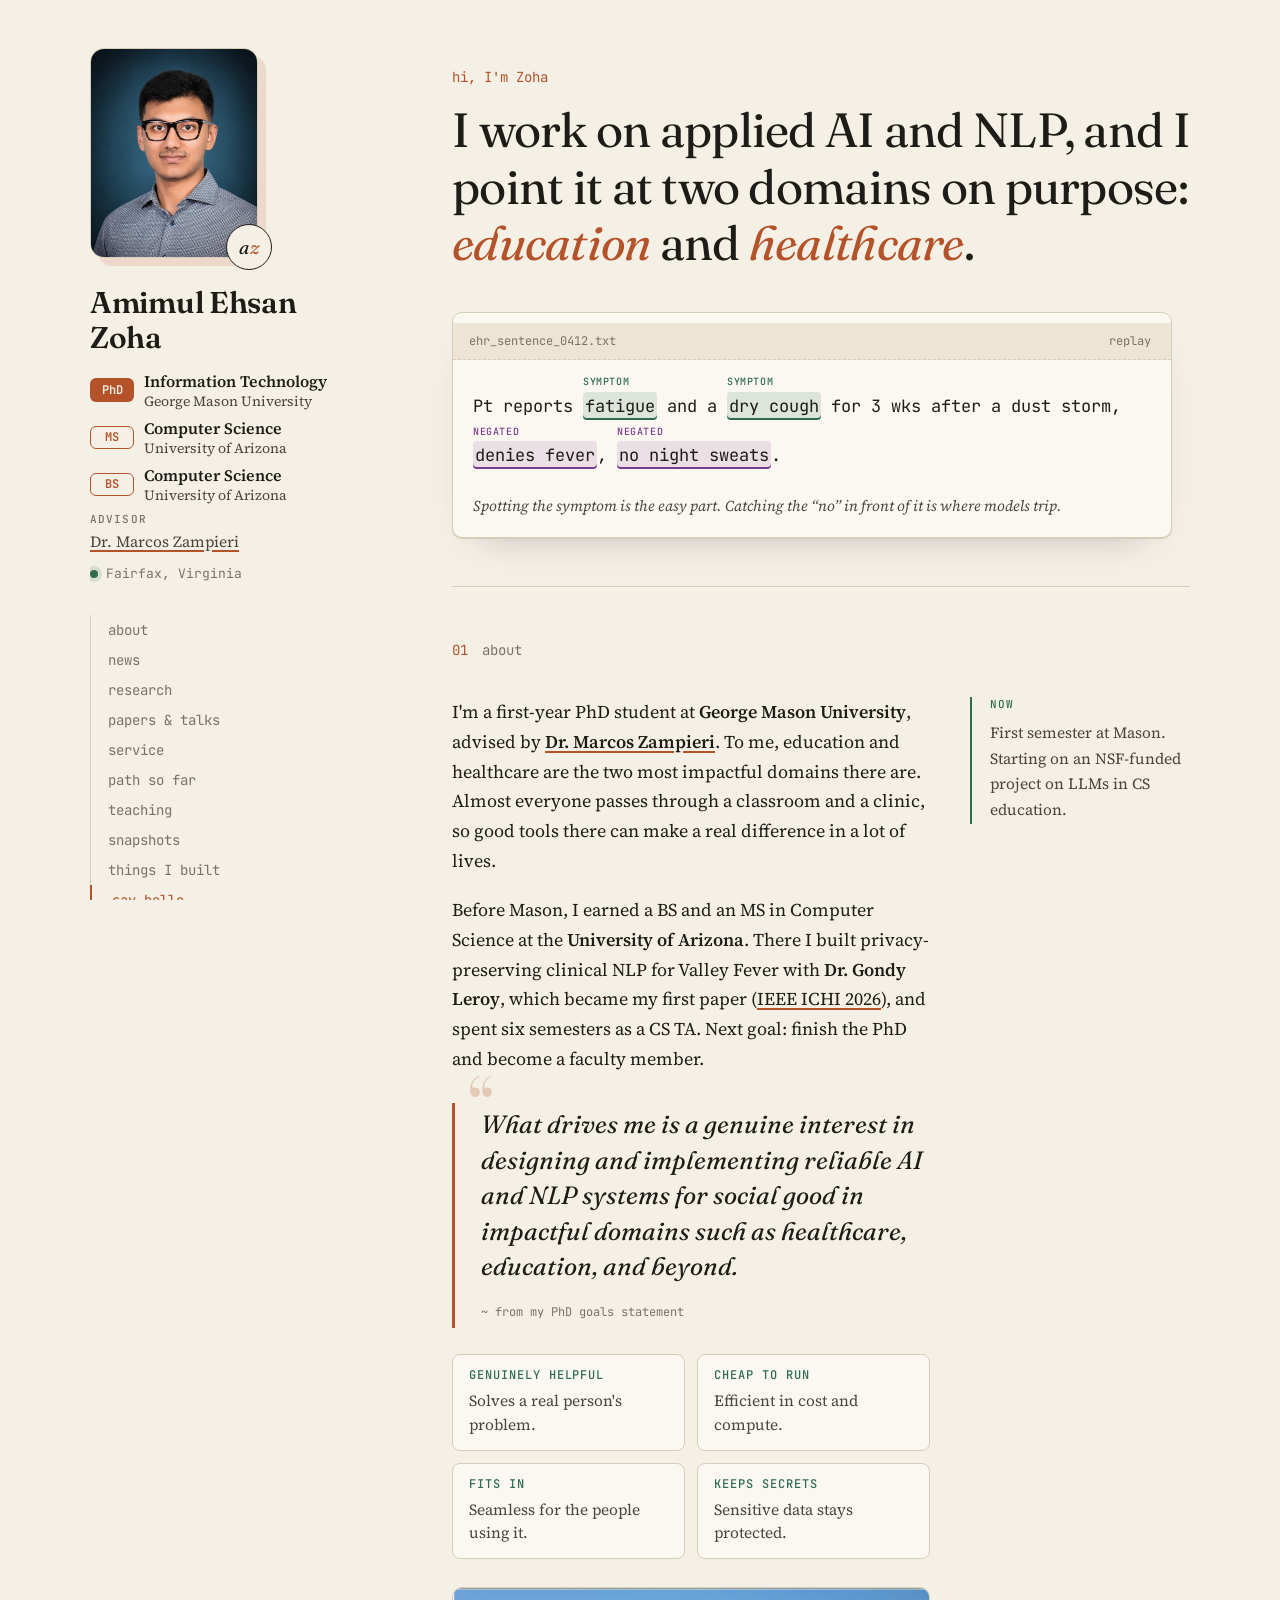
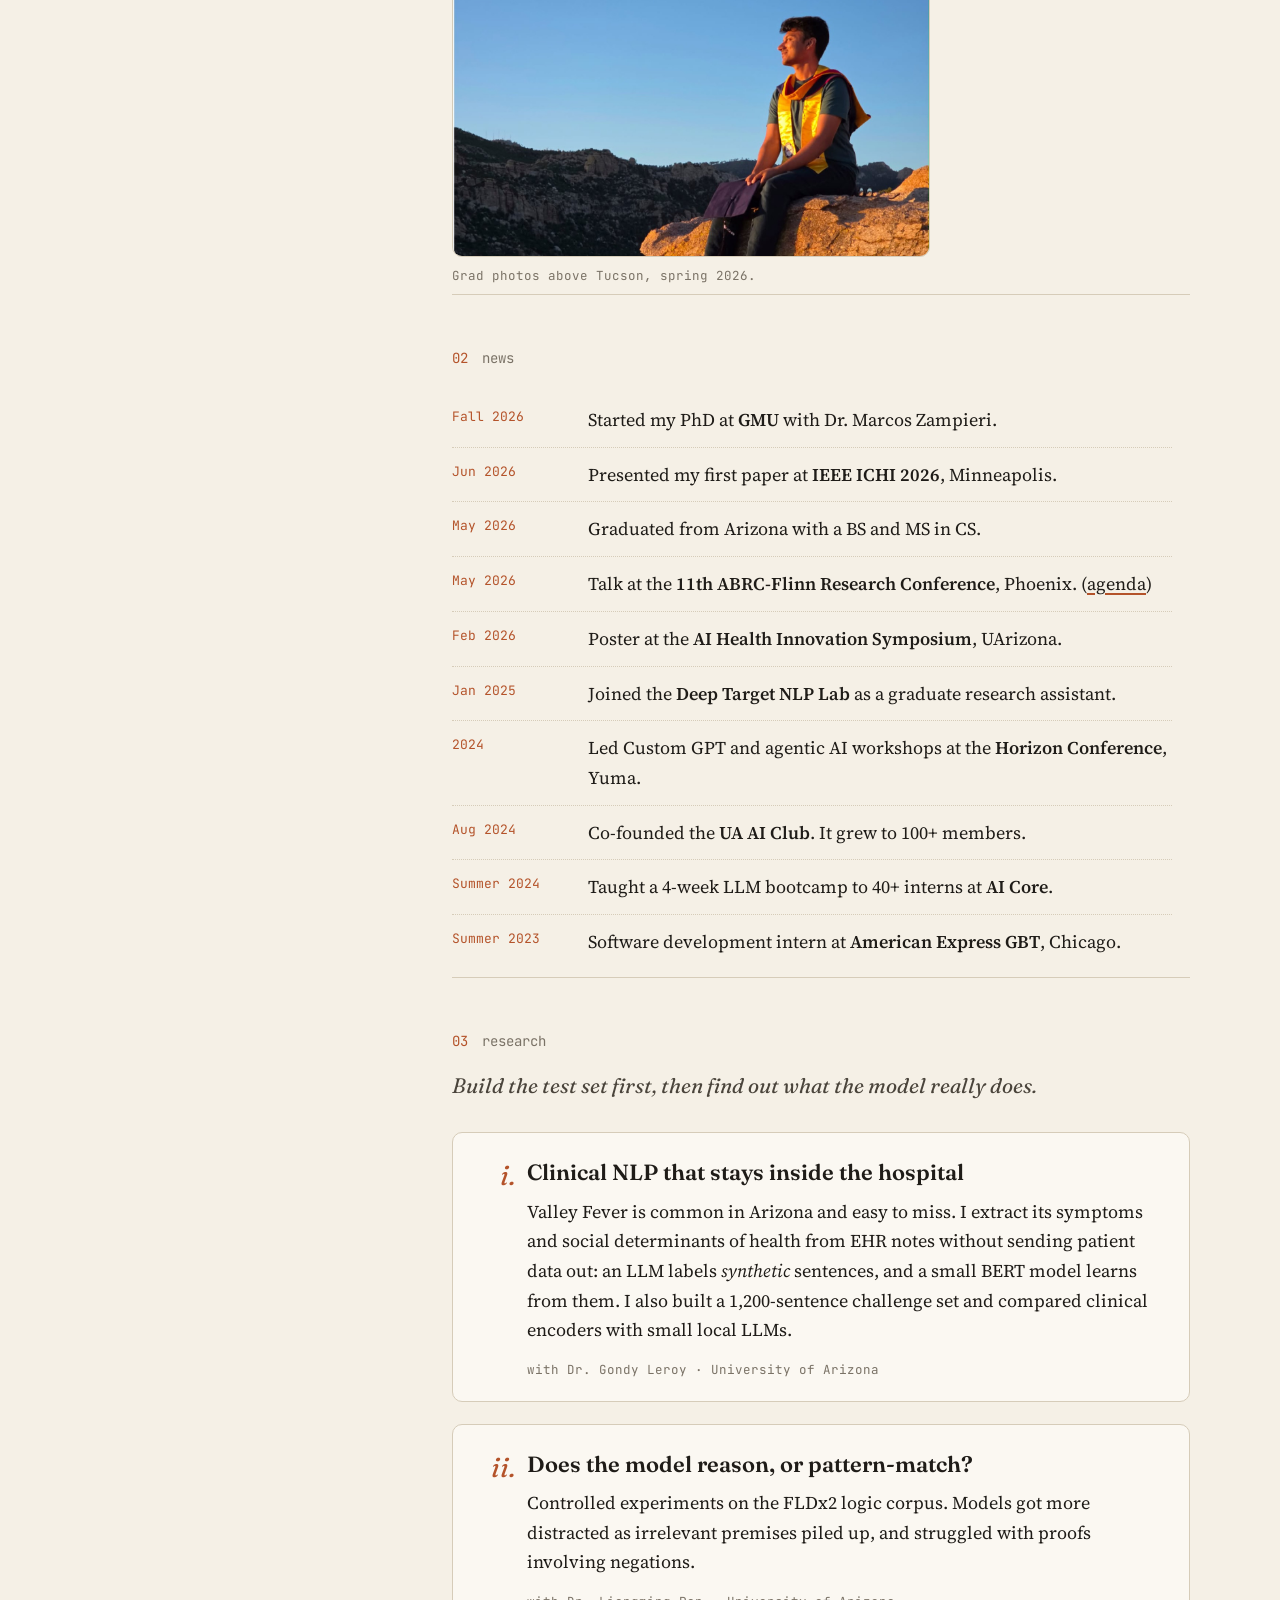
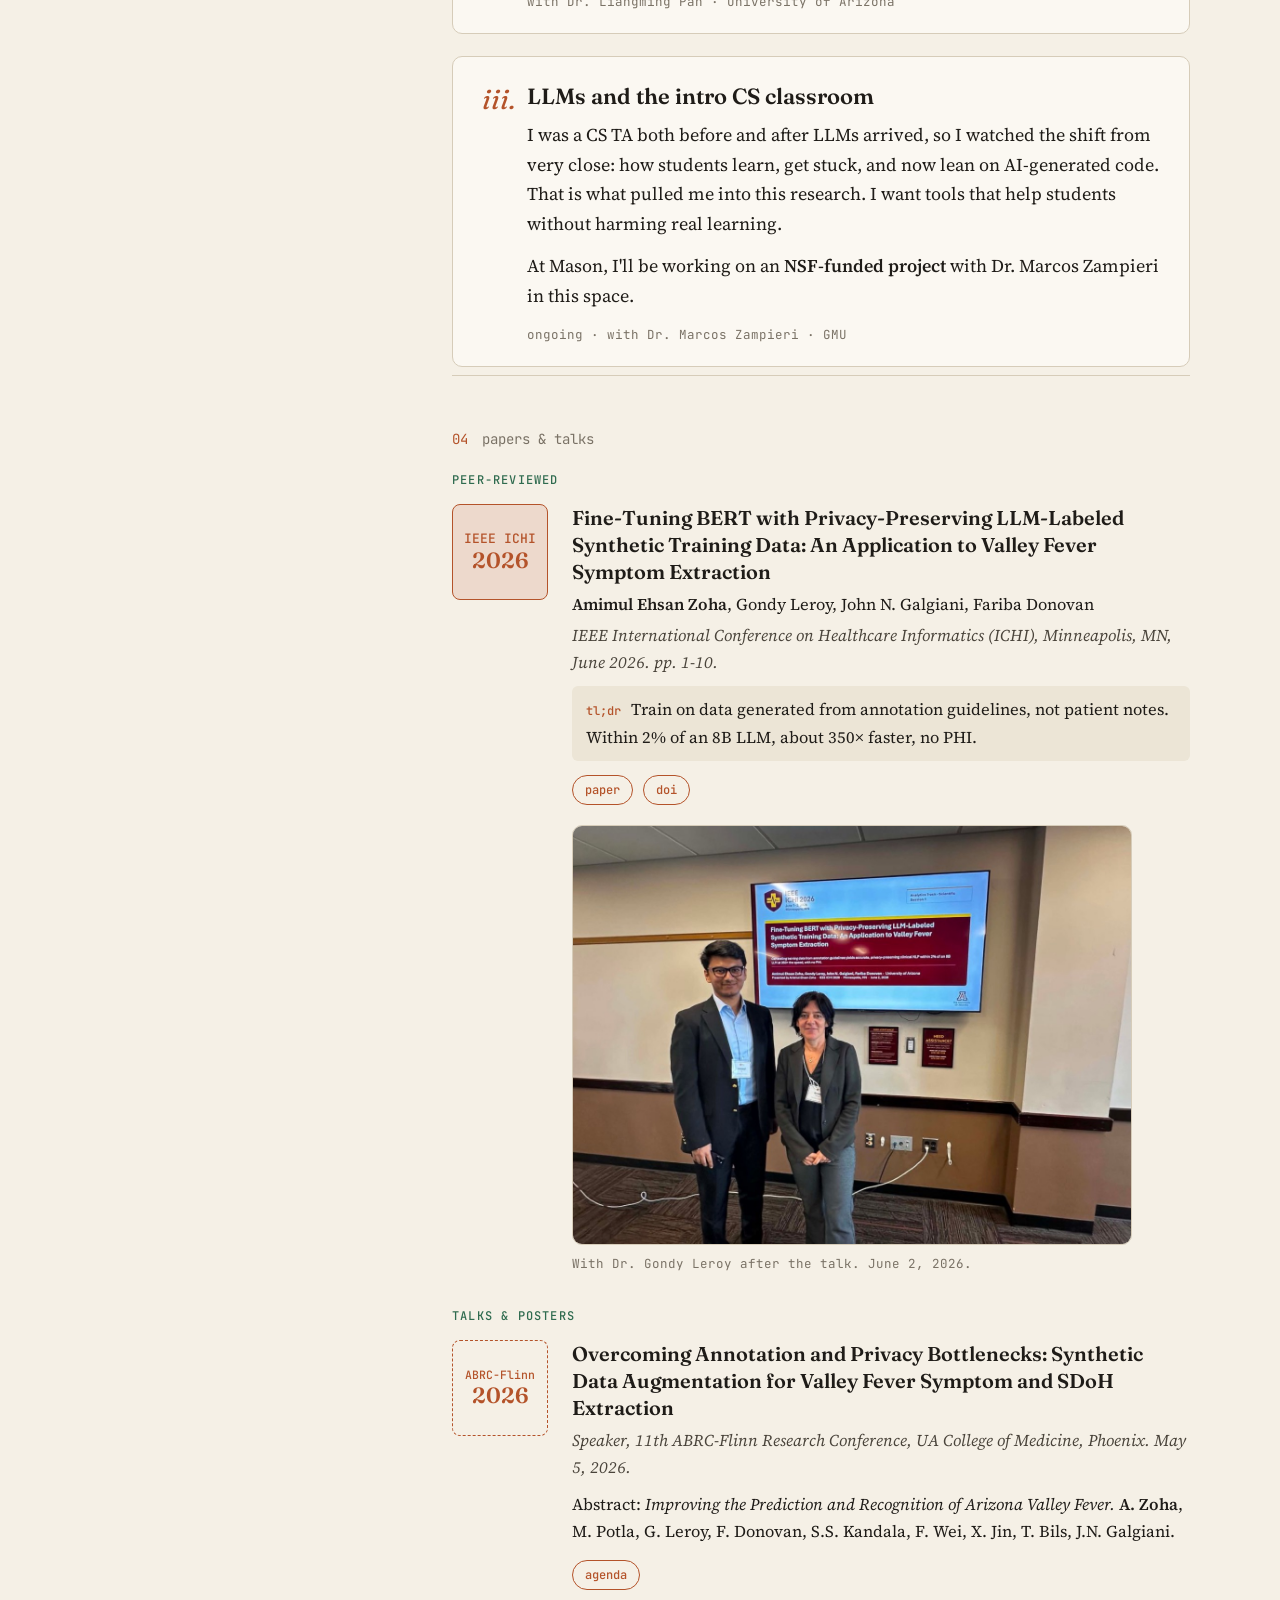
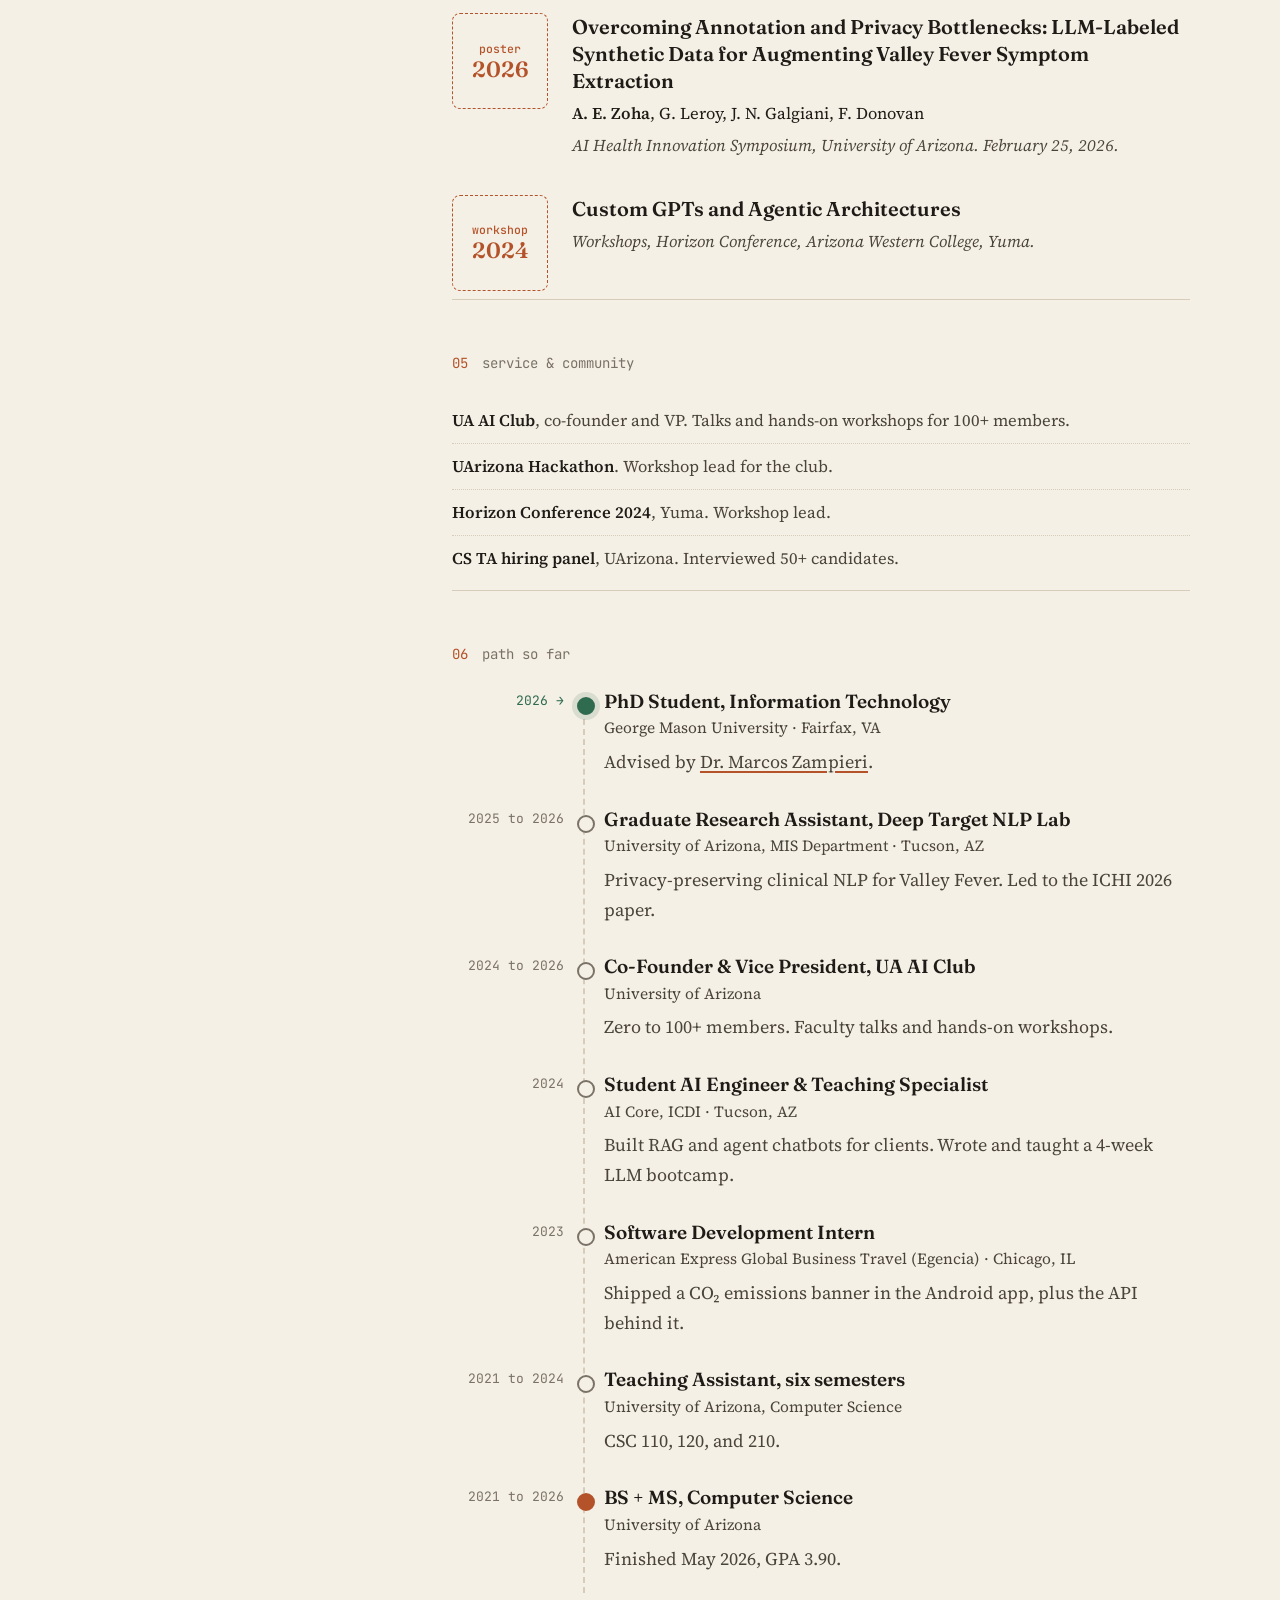
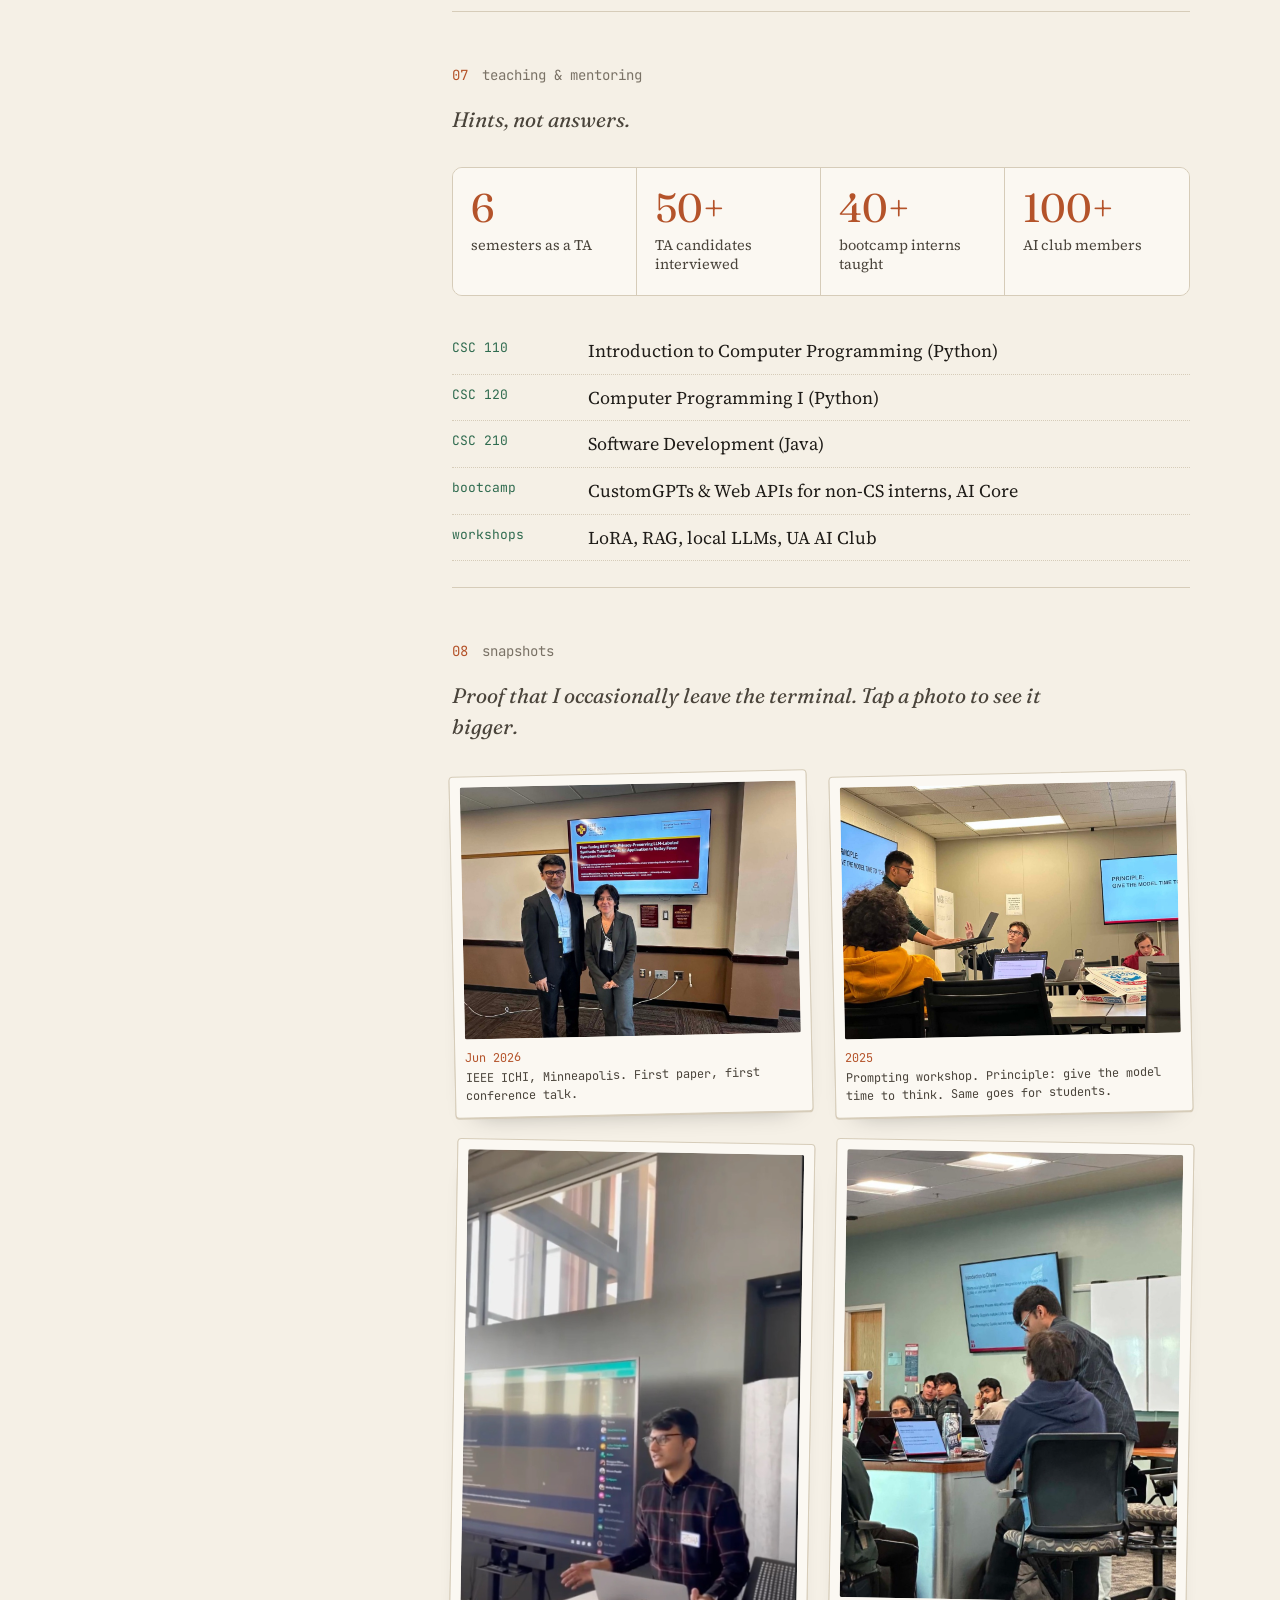
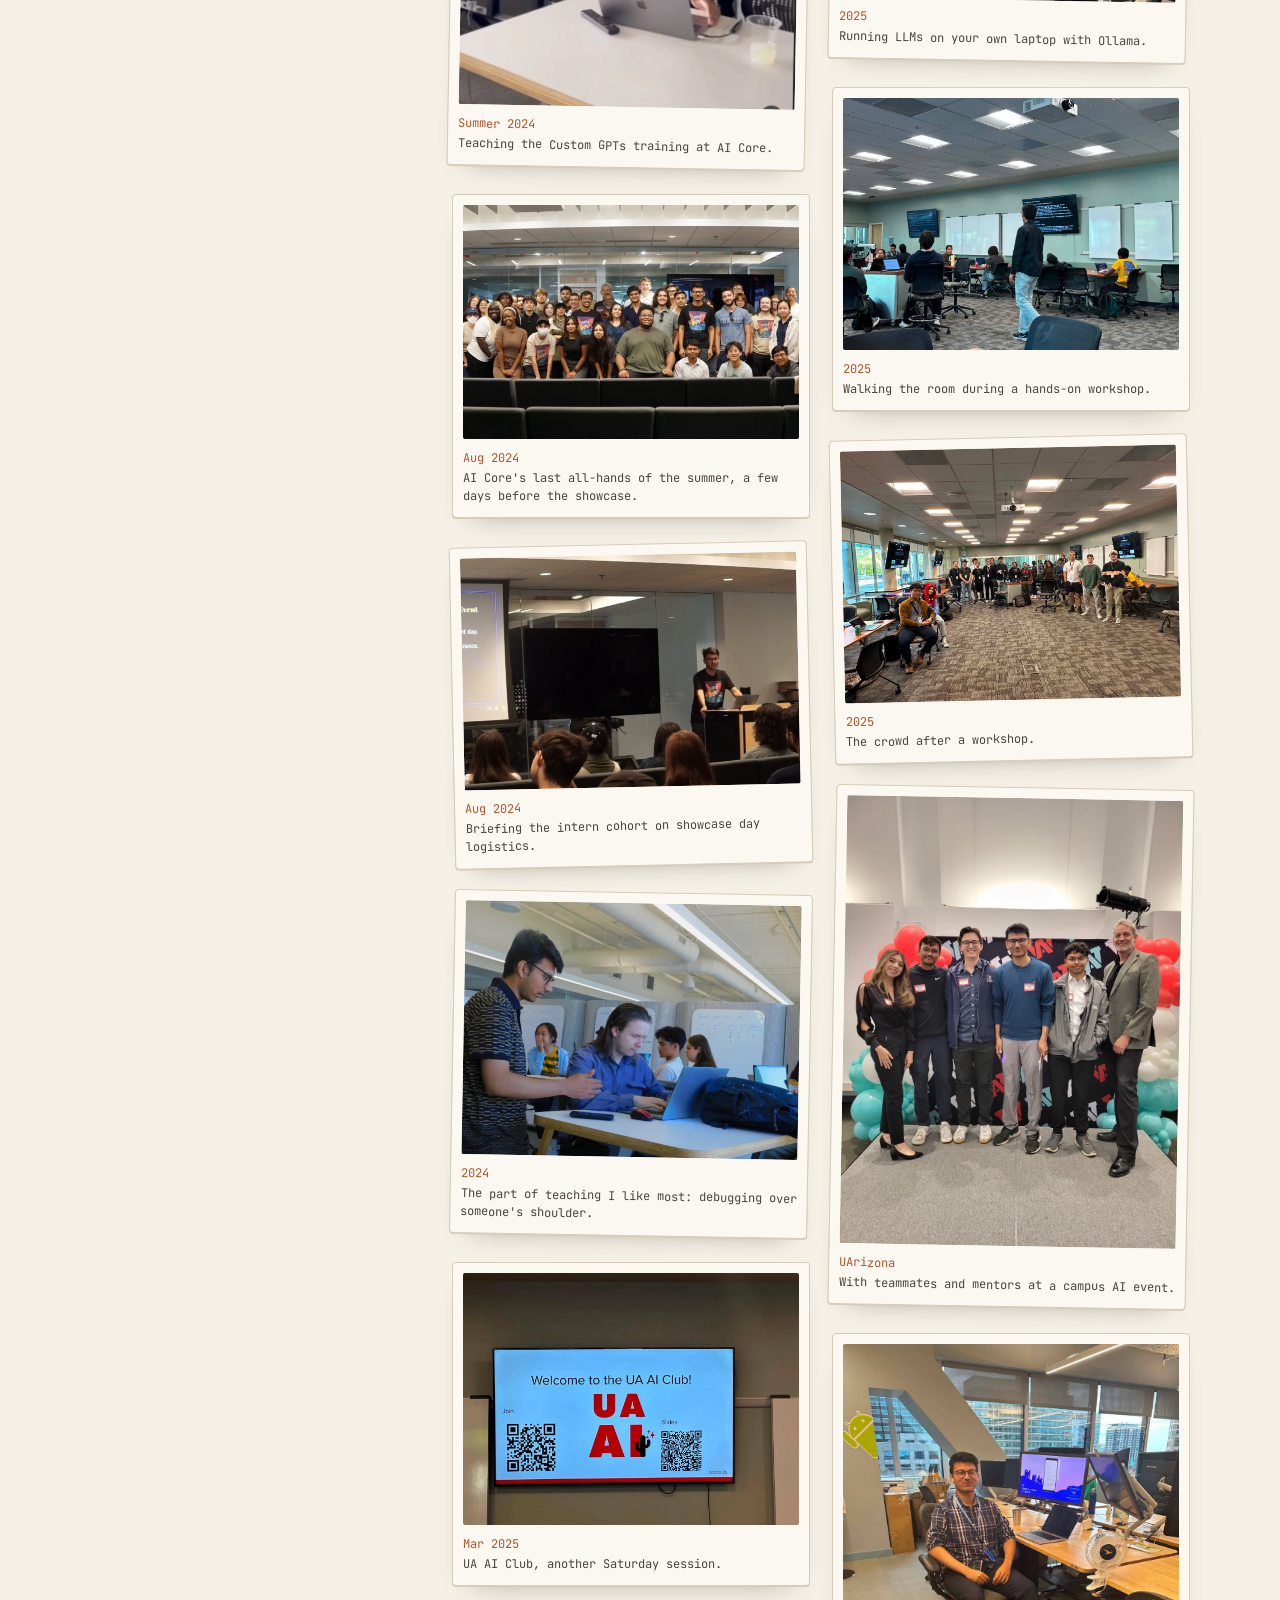
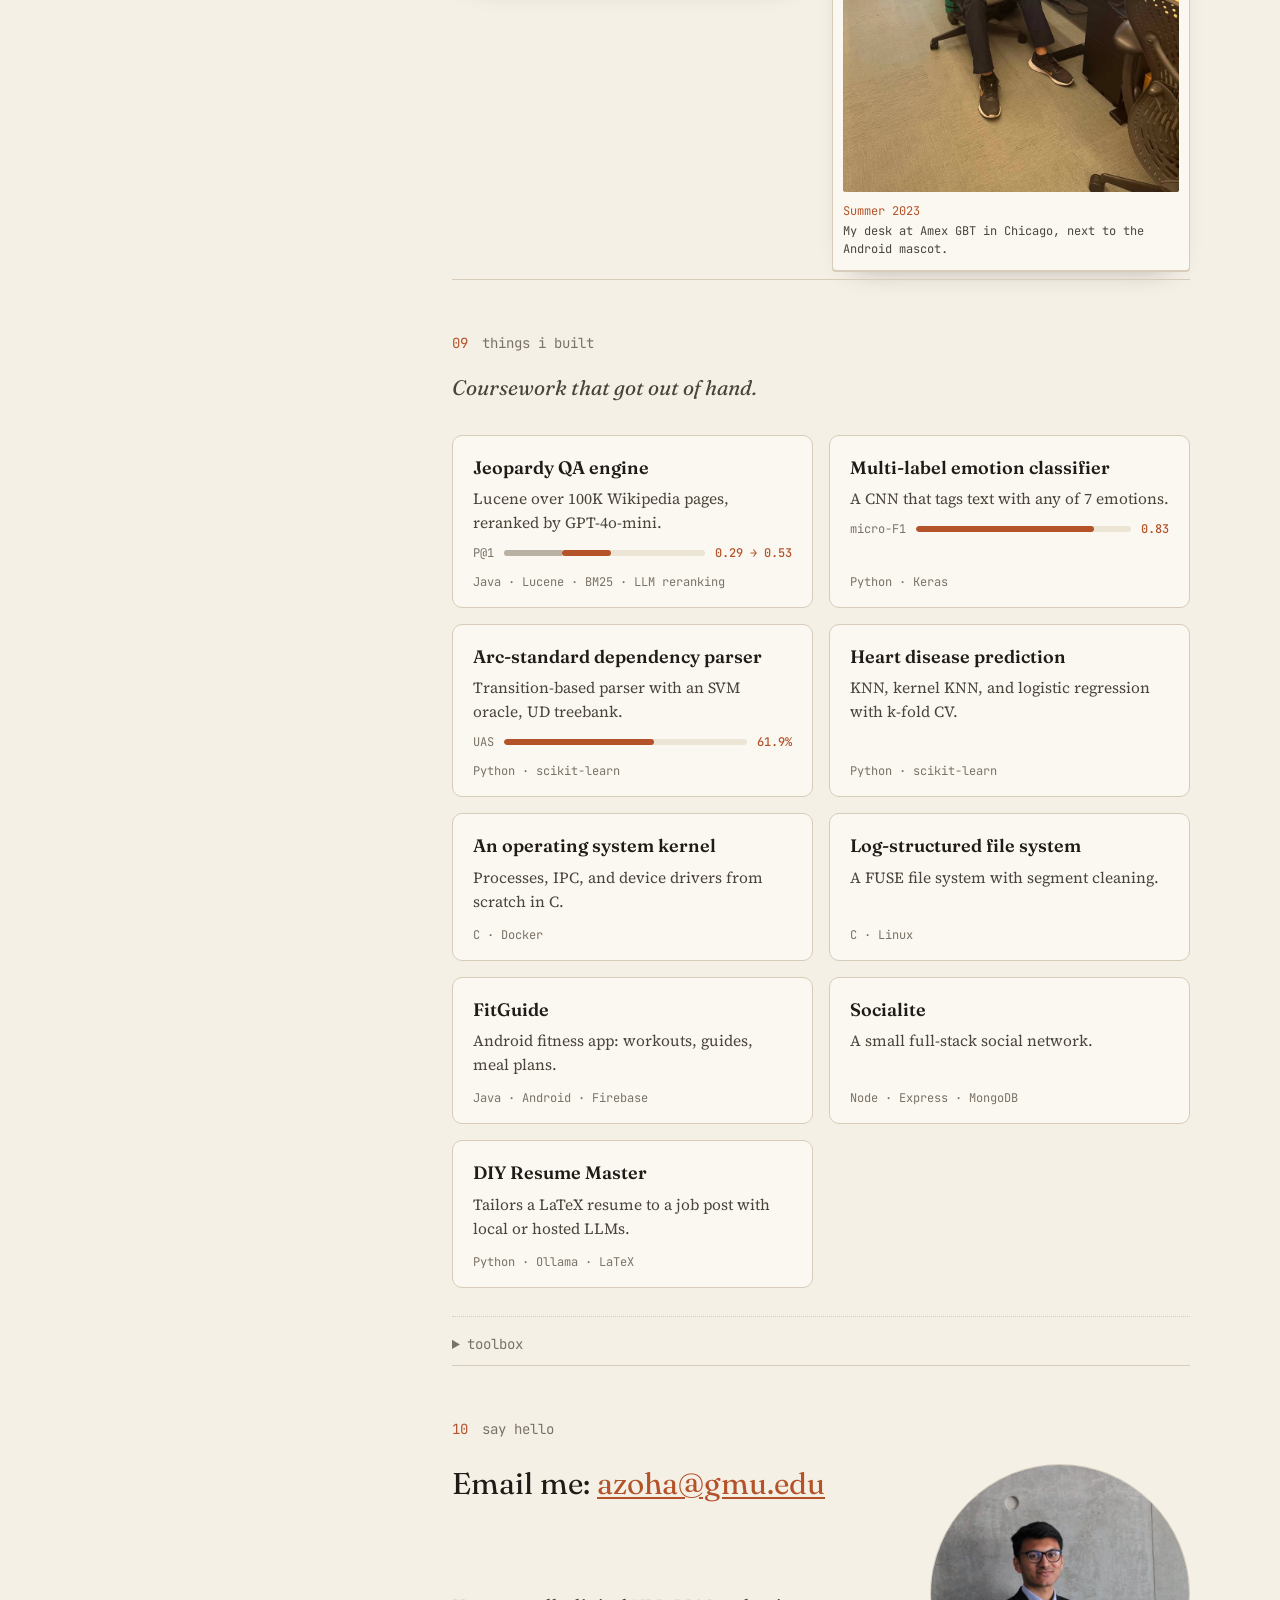
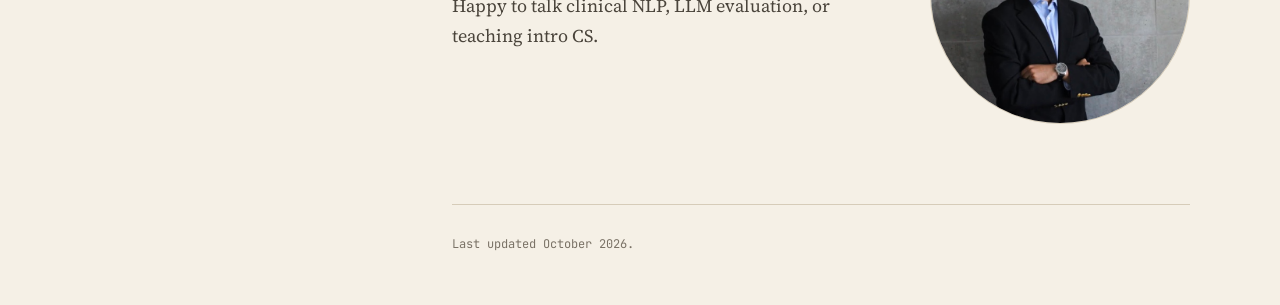
==== commit 3be52e43: "Restore longer snapshot captions Co-Authored-By: Claude Opus 5.5 <noreply@anthropic.com>" ====
--- a/index.html
+++ b/index.html
@@ -336,32 +336,32 @@
     <!-- Snapshots -->
     <section id="snapshots" class="block">
       <h3 class="label"><span>08</span> snapshots</h3>
-      <p class="lede">Away from the terminal. Tap to enlarge.</p>
+      <p class="lede">Proof that I occasionally leave the terminal. Tap a photo to see it bigger.</p>
       <div class="wall">
         <figure class="snap tilt-l"><button type="button" aria-label="View larger: Amimul and Dr. Gondy Leroy at IEEE ICHI 2026"><img src="assets/photos/ichi-2026.jpg" alt="Amimul and Dr. Gondy Leroy at IEEE ICHI 2026" loading="lazy" width="1200" height="900"></button>
-          <figcaption><time>Jun 2026</time> IEEE ICHI, Minneapolis.</figcaption></figure>
+          <figcaption><time>Jun 2026</time> IEEE ICHI, Minneapolis. First paper, first conference talk.</figcaption></figure>
         <figure class="snap tilt-r"><button type="button" aria-label="View larger: Amimul teaching in front of a large screen at AI Core"><img src="assets/photos/aicore-customgpt-training.jpg" alt="Amimul teaching in front of a large screen at AI Core" loading="lazy" width="727" height="1200"></button>
-          <figcaption><time>Summer 2024</time> Custom GPTs training, AI Core.</figcaption></figure>
+          <figcaption><time>Summer 2024</time> Teaching the Custom GPTs training at AI Core.</figcaption></figure>
         <figure class="snap "><button type="button" aria-label="View larger: Group photo of AI Core staff and summer interns"><img src="assets/photos/aicore-allhands-group.jpg" alt="Group photo of AI Core staff and summer interns" loading="lazy" width="1200" height="835"></button>
-          <figcaption><time>Aug 2024</time> AI Core summer all-hands.</figcaption></figure>
+          <figcaption><time>Aug 2024</time> AI Core's last all-hands of the summer, a few days before the showcase.</figcaption></figure>
         <figure class="snap tilt-l"><button type="button" aria-label="View larger: Amimul at a podium briefing interns about the showcase event"><img src="assets/photos/aicore-allhands-talk.jpg" alt="Amimul at a podium briefing interns about the showcase event" loading="lazy" width="1200" height="830"></button>
-          <figcaption><time>Aug 2024</time> Briefing interns before the showcase.</figcaption></figure>
+          <figcaption><time>Aug 2024</time> Briefing the intern cohort on showcase day logistics.</figcaption></figure>
         <figure class="snap tilt-r"><button type="button" aria-label="View larger: Amimul helping a student at a laptop"><img src="assets/photos/aicore-helping-intern.jpg" alt="Amimul helping a student at a laptop" loading="lazy" width="1200" height="908"></button>
-          <figcaption><time>2024</time> Debugging over someone's shoulder.</figcaption></figure>
+          <figcaption><time>2024</time> The part of teaching I like most: debugging over someone's shoulder.</figcaption></figure>
         <figure class="snap "><button type="button" aria-label="View larger: Welcome to the UA AI Club slide on a TV"><img src="assets/photos/aiclub-welcome.jpg" alt="Welcome to the UA AI Club slide on a TV" loading="lazy" width="1200" height="900"></button>
-          <figcaption><time>Mar 2025</time> UA AI Club session.</figcaption></figure>
+          <figcaption><time>Mar 2025</time> UA AI Club, another Saturday session.</figcaption></figure>
         <figure class="snap tilt-l"><button type="button" aria-label="View larger: Amimul presenting a prompt engineering slide that reads give the model time to think"><img src="assets/photos/aiclub-prompting-workshop.jpg" alt="Amimul presenting a prompt engineering slide that reads give the model time to think" loading="lazy" width="1200" height="900"></button>
-          <figcaption><time>2025</time> Prompting workshop.</figcaption></figure>
+          <figcaption><time>2025</time> Prompting workshop. Principle: give the model time to think. Same goes for students.</figcaption></figure>
         <figure class="snap tilt-r"><button type="button" aria-label="View larger: Amimul helping students during an Introduction to Ollama workshop"><img src="assets/photos/ollama-workshop.jpg" alt="Amimul helping students during an Introduction to Ollama workshop" loading="lazy" width="900" height="1200"></button>
-          <figcaption><time>2025</time> Local LLMs with Ollama.</figcaption></figure>
+          <figcaption><time>2025</time> Running LLMs on your own laptop with Ollama.</figcaption></figure>
         <figure class="snap "><button type="button" aria-label="View larger: Amimul walking between tables during a workshop"><img src="assets/photos/workshop-floor.jpg" alt="Amimul walking between tables during a workshop" loading="lazy" width="1200" height="900"></button>
-          <figcaption><time>2025</time> Hands-on workshop.</figcaption></figure>
+          <figcaption><time>2025</time> Walking the room during a hands-on workshop.</figcaption></figure>
         <figure class="snap tilt-l"><button type="button" aria-label="View larger: A room of students posing after a workshop"><img src="assets/photos/workshop-crowd.jpg" alt="A room of students posing after a workshop" loading="lazy" width="1200" height="900"></button>
-          <figcaption><time>2025</time> Workshop crowd.</figcaption></figure>
+          <figcaption><time>2025</time> The crowd after a workshop.</figcaption></figure>
         <figure class="snap tilt-r"><button type="button" aria-label="View larger: Amimul with five others in front of an AI event backdrop with balloons"><img src="assets/photos/ai-event-group.jpg" alt="Amimul with five others in front of an AI event backdrop with balloons" loading="lazy" width="900" height="1200"></button>
-          <figcaption><time>UArizona</time> Campus AI event.</figcaption></figure>
+          <figcaption><time>UArizona</time> With teammates and mentors at a campus AI event.</figcaption></figure>
         <figure class="snap "><button type="button" aria-label="View larger: Amimul sitting at a desk in the American Express GBT office in Chicago"><img src="assets/photos/amex-gbt-desk.jpg" alt="Amimul sitting at a desk in the American Express GBT office in Chicago" loading="lazy" width="900" height="1200"></button>
-          <figcaption><time>Summer 2023</time> My desk at Amex GBT, Chicago.</figcaption></figure>
+          <figcaption><time>Summer 2023</time> My desk at Amex GBT in Chicago, next to the Android mascot.</figcaption></figure>
       </div>
     </section>
 
